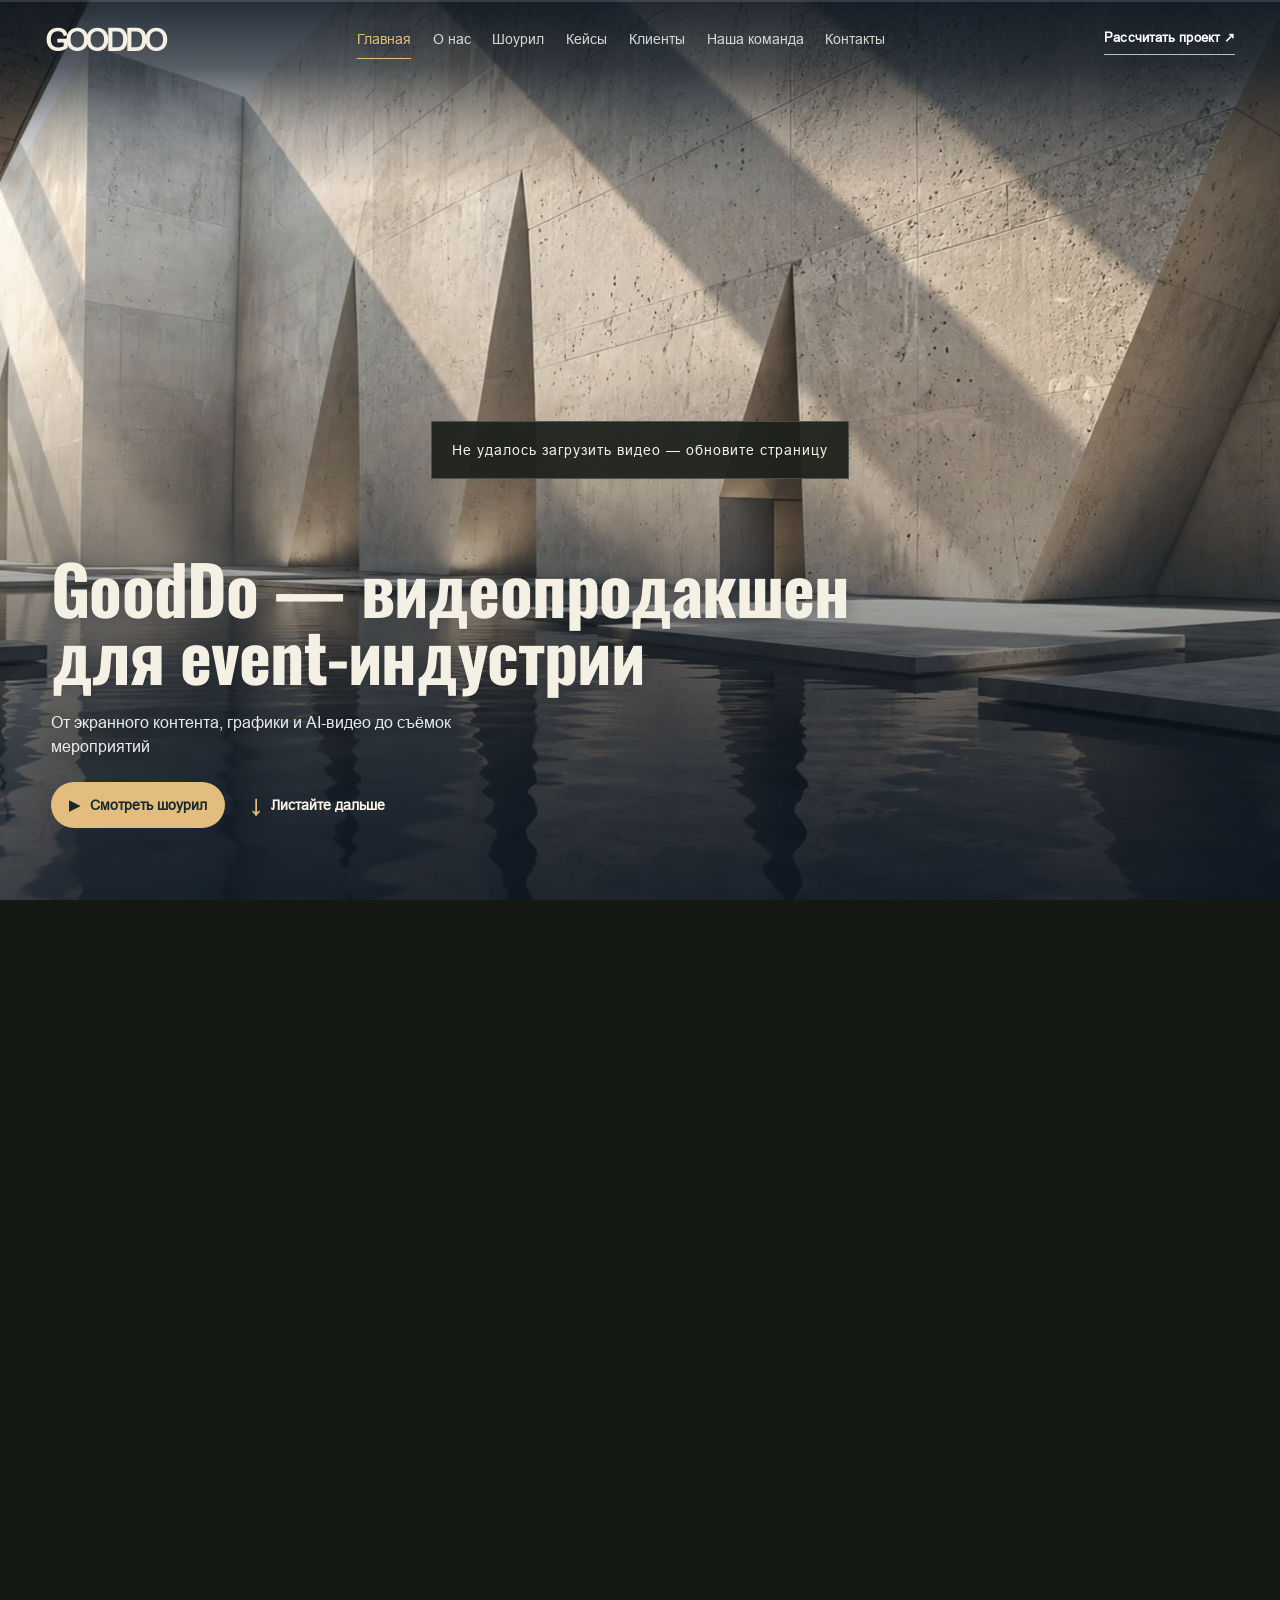
==== index.html @ 55a71979 "Validate Russian phone numbers and show inline email guidance" ====
<!doctype html><html lang="ru"><head><meta charset="utf-8"><meta name="viewport" content="width=device-width, initial-scale=1"><title>GoodDo — видеопродакшен для event-индустрии</title><link rel="stylesheet" href="site.css?v=30"><link rel="stylesheet" href="final-contact.css?v=30"><link rel="icon" type="image/png" href="assets/favicon-gd.png">


</head><body>

<main id="journey" aria-label="Путешествие по галерее GoodDo">
<div class="stage">
<video id="scroll-film" muted playsinline preload="auto" disablepictureinpicture aria-hidden="true"></video>
<section class="team-room" id="team-room" aria-label="Наша команда" aria-hidden="true" inert></section>

<div class="hero-copy" id="hero-copy"><h1>GoodDo — видеопродакшен для event-индустрии</h1><p>От экранного контента, графики и AI-видео до съёмок мероприятий</p>
  <div class="hero-actions">
    <button type="button" id="hero-showreel"><span aria-hidden="true">▶</span> Смотреть шоурил</button>
    <button type="button" id="hero-scroll"><span aria-hidden="true">↓</span> Листайте дальше</button>
  </div>
</div>
<section class="story-titles" id="story-titles" aria-label="О нас" aria-hidden="true" inert>
  <div class="studio-summary" data-route-scroll tabindex="0">
    <h2 class="studio-summary-heading">О нас</h2>
    <div class="studio-facts-grid">
      <article class="story-title"><strong class="studio-metric">13 лет</strong><p>В ивенте и digital</p></article>
      <article class="story-title"><strong class="studio-metric">1000+</strong><p>Реализованных кейсов</p></article>
      <article class="story-title"><strong class="studio-metric">95%</strong><p>Клиентов приходят по рекомендации</p></article>
    </div>
    <p class="studio-trust">Нам доверяют ведущие event-агентства, крупные бренды и банки России. Ценят за качество, надёжность и умение работать с высокими требованиями.</p>
  </div>
</section>
<div class="services-copy" id="services-copy"><h2>От идеи до эфира</h2><p>Находим форму под задачу — снимаем, создаём графику и AI-визуалы, показываем события вживую</p><ul><li>ИИ-ВИДЕО</li><li>ПОСТАНОВКА</li><li>РЕПОРТАЖ</li><li>ГРАФИКА И 3D</li><li>ШОУ И ТРАНСЛЯЦИИ</li></ul></div>
<div id="loading" role="status">ГОТОВИМ ГАЛЕРЕЮ</div>
<section class="glass-scene" id="glass-scene" aria-label="Шоурил GoodDo" inert aria-hidden="true">
<div class="gd-player glass-shell" id="glass-shell" tabindex="-1">
<div class="gd-screen glass-picture">
<video id="showreel-video" class="gd-video" poster="assets/case-media/showreel-2025.webp" playsinline preload="none" aria-label="Шоурил GoodDo 2025"></video>
<div class="gd-surface" id="reel-surface" aria-hidden="true"></div>
<div class="gd-shade" aria-hidden="true"></div>
<header class="gd-head"><h2 class="gd-title glass-title">Шоурил 2025</h2><p class="gd-sub glass-subtitle">GoodDo · <span id="reel-duration">0:00</span></p></header>
<button class="gd-bigplay glass-play" id="reel-play" type="button" aria-label="Смотреть шоурил"><svg viewBox="0 0 24 24" aria-hidden="true" focusable="false"><path d="M8 5.5v13l10.5-6.5z" fill="currentColor"/></svg></button>
<div class="gd-flash" id="reel-flash" aria-hidden="true"></div>
<div class="gd-controls" id="reel-controls">
<div class="gd-progress"><div class="gd-track"><div class="gd-buffer" id="reel-buffer"></div><div class="gd-fill" id="reel-fill"></div></div><input class="gd-seek glass-seek" id="reel-seek" type="range" min="0" max="100" step=".1" value="0" aria-label="Позиция шоурила" aria-valuetext="0:00 из 0:00"></div>
<div class="gd-bar">
<button class="gd-btn" id="reel-toggle" type="button" aria-label="Воспроизвести шоурил"><svg class="gd-i-play" viewBox="0 0 24 24" aria-hidden="true" focusable="false"><path d="M8 5.5v13l10.5-6.5z" fill="currentColor"/></svg><svg class="gd-i-pause" viewBox="0 0 24 24" aria-hidden="true" focusable="false"><path d="M7 5h3.5v14H7zM13.5 5H17v14h-3.5z" fill="currentColor"/></svg></button>
<button class="gd-btn" id="reel-back" type="button" aria-label="Назад на 10 секунд"><svg viewBox="0 0 24 24" aria-hidden="true" focusable="false"><path d="M12 5a7 7 0 1 1-6.6 4.7" fill="none" stroke="currentColor" stroke-width="1.8" stroke-linecap="round"/><path d="M4.5 4.5v5h5" fill="none" stroke="currentColor" stroke-width="1.8" stroke-linecap="round" stroke-linejoin="round"/><text x="12" y="15.4" text-anchor="middle" font-size="7.5" font-family="Arial" font-weight="700" fill="currentColor">10</text></svg></button>
<button class="gd-btn" id="reel-fwd" type="button" aria-label="Вперёд на 10 секунд"><svg viewBox="0 0 24 24" aria-hidden="true" focusable="false"><path d="M12 5a7 7 0 1 0 6.6 4.7" fill="none" stroke="currentColor" stroke-width="1.8" stroke-linecap="round"/><path d="M19.5 4.5v5h-5" fill="none" stroke="currentColor" stroke-width="1.8" stroke-linecap="round" stroke-linejoin="round"/><text x="12" y="15.4" text-anchor="middle" font-size="7.5" font-family="Arial" font-weight="700" fill="currentColor">10</text></svg></button>
<div class="gd-volume"><button class="gd-btn" id="reel-mute" type="button" aria-label="Выключить звук"><svg viewBox="0 0 24 24" aria-hidden="true" focusable="false"><path d="M4 9.5h3.5L12 5.5v13l-4.5-4H4z" fill="currentColor"/><path class="gd-wave" d="M15.5 9a4 4 0 0 1 0 6M17.8 6.6a7.3 7.3 0 0 1 0 10.8" fill="none" stroke="currentColor" stroke-width="1.7" stroke-linecap="round"/><path class="gd-x" d="M16 9.5l5 5M21 9.5l-5 5" fill="none" stroke="currentColor" stroke-width="1.7" stroke-linecap="round"/></svg></button><input class="gd-vol" id="reel-volume" type="range" min="0" max="1" step=".05" value="1" aria-label="Громкость"></div>
<span class="gd-time glass-time" id="reel-time"><span id="reel-current">0:00</span> / <span id="reel-total">0:00</span></span>
<span class="gd-spacer"></span>
<button class="gd-btn" id="reel-pip" type="button" aria-label="Картинка в картинке"><svg viewBox="0 0 24 24" aria-hidden="true" focusable="false"><rect x="3" y="5" width="18" height="14" rx="2" fill="none" stroke="currentColor" stroke-width="1.7"/><rect x="12" y="11.5" width="7" height="5.5" rx="1" fill="currentColor"/></svg></button>
<button class="gd-btn" id="reel-expand" type="button" aria-label="Развернуть шоурил"><svg viewBox="0 0 24 24" aria-hidden="true" focusable="false"><path class="gd-fs-in" d="M4 9V4h5M15 4h5v5M20 15v5h-5M9 20H4v-5" fill="none" stroke="currentColor" stroke-width="1.8" stroke-linecap="round" stroke-linejoin="round"/><path class="gd-fs-out" d="M9 4v5H4M20 9h-5V4M15 20v-5h5M4 15h5v5" fill="none" stroke="currentColor" stroke-width="1.8" stroke-linecap="round" stroke-linejoin="round"/></svg></button>
</div></div>
</div></div></section>
<section class="demo" id="demo" inert aria-hidden="true" aria-label="Контент для ивентов">
  <div class="portfolio-room" aria-hidden="true"><img class="walk-frame" src="assets/ai-hall-walk/01-entry.webp" alt="" decoding="async" hidden><img class="walk-frame" src="assets/ai-hall-walk/02-forward.webp" alt="" decoding="async" hidden><img class="walk-frame" src="assets/ai-hall-walk/03-artwork.webp" alt="" decoding="async" hidden><img class="walk-frame" src="assets/ai-hall-walk/04-exit.webp" alt="" decoding="async" hidden><img class="walk-frame" src="assets/events-hall-walk/01-entry.webp" alt="" decoding="async" hidden><img class="walk-frame" src="assets/events-hall-walk/02-forward.webp" alt="" decoding="async" hidden><img class="walk-frame" src="assets/events-hall-walk/03-artwork.webp" alt="" decoding="async" hidden><img class="walk-frame" src="assets/events-hall-walk/04-exit.webp" alt="" decoding="async" hidden><img class="walk-frame" src="assets/reportage-hall-walk/01-entry.webp" alt="" decoding="async" hidden><img class="walk-frame" src="assets/reportage-hall-walk/02-forward.webp" alt="" decoding="async" hidden><img class="walk-frame" src="assets/reportage-hall-walk/03-artwork.webp" alt="" decoding="async" hidden><img class="walk-frame" src="assets/reportage-hall-walk/04-exit.webp" alt="" decoding="async" hidden><img class="walk-frame" src="assets/hall-concepts/05-shows-broadcasts.webp" alt="" decoding="async" hidden></div>
  <div class="demo-head"><div><p class="gallery-kicker">НИЖНИЙ УРОВЕНЬ / ЗАЛ 01</p><h3 id="deck-heading">Контент для ивентов</h3></div><div class="gallery-actions"><button class="return" data-walk=".64" id="walk-to-art">К работам ↗</button></div></div>
  
  <div class="deck" id="deck">
    <div class="project-cards" id="project-cards" role="group" aria-label="Карусель проектов"></div>
    <div class="carousel-meta">
      <div class="carousel-navigation" role="group" aria-label="Управление каруселью">
        <button class="carousel-control" id="carousel-prev" type="button" aria-label="Предыдущий проект">‹</button>
        <div class="carousel-progress" aria-hidden="true"><span id="carousel-progress"></span></div>
        <span class="carousel-count" id="carousel-count" aria-live="polite">01 / 04</span>
        <button class="carousel-control" id="carousel-next" type="button" aria-label="Следующий проект">›</button>
      </div>
      <p id="walk-instruction">Графика для сцены, экранов, инсталляций и презентаций</p>
    </div>
  </div>
  <p class="demo-hint" id="hint">Листайте работы · Нажмите для просмотра · Прокрутите к следующему залу</p>
</section>
<div class="level-transition" id="level-transition" aria-hidden="true"><div class="concrete-slab" id="concrete-slab"></div></div>
<section class="final-scene" id="final-scene" aria-label="Контакты GoodDo" inert aria-hidden="true"><div class="final-contact-viewport" data-route-scroll><div class="final-content"><span class="eyebrow">GOODDO / ФИНАЛ МАРШРУТА</span><h2>Сделаем ваш проект заметным</h2><p>От первой идеи до последнего кадра — найдём решение под вашу задачу</p><div class="final-actions"><a href="mailto:gooddoprod@gmail.com?subject=GoodDo%20%E2%80%94%20%D1%80%D0%B0%D1%81%D1%81%D1%87%D0%B8%D1%82%D0%B0%D1%82%D1%8C%20%D0%BF%D1%80%D0%BE%D0%B5%D0%BA%D1%82">Рассчитать проект ↗</a><a href="tel:+79254082554">Позвонить ↗</a></div><div class="final-contact"><a href="mailto:gooddoprod@gmail.com">gooddoprod@gmail.com</a><a href="https://t.me/ramil_arifullov" target="_blank" rel="noopener noreferrer">Telegram · Рамиль Арифуллов</a><span>Москва · работаем по всей России</span></div></div></div><div class="loop-hero" id="loop-hero" aria-hidden="true"><h2>GoodDo — видеопродакшен для event-индустрии</h2><p>От экранного контента, графики и AI-видео до съёмок мероприятий</p></div></section>

<div class="route-hud">
<a class="route-brand" href="https://gooddo.ru/" target="_blank" rel="noopener noreferrer" aria-label="Основной сайт GoodDo">GOODDO</a>
<nav class="route-nav" aria-label="Разделы галереи">
<button type="button" data-progress="0" aria-current="step">Главная</button>
<button type="button" data-progress=".12">О нас</button>
<button type="button" data-progress=".367">Шоурил</button>
<button type="button" id="cases-nav-trigger" data-progress=".55" aria-controls="cases-subnav" aria-expanded="false">Кейсы</button>
<button type="button" data-route="clients">Клиенты</button>
<button type="button" data-progress=".85">Наша команда</button>
<button type="button" data-progress=".93">Контакты</button>
</nav>
<nav id="cases-subnav" class="cases-subnav" aria-label="Категории кейсов" hidden>
  <button type="button" data-hall="0" aria-label="Контент для ивентов"><span>Контент для ивентов</span><span class="hall-short-label">Ивент-контент</span></button>
  <button type="button" data-hall="1" aria-label="Графика и ИИ-видео"><span>Графика и ИИ-видео</span><span class="hall-short-label">Графика и ИИ</span></button>
  <button type="button" data-hall="2" aria-label="Постановочная съёмка"><span>Постановочная съёмка</span><span class="hall-short-label">Постановка</span></button>
  <button type="button" data-hall="3" aria-label="Репортажная съёмка ивентов"><span>Репортажная съёмка ивентов</span><span class="hall-short-label">Репортаж</span></button>
</nav>
<a class="route-contact" href="mailto:gooddoprod@gmail.com?subject=GoodDo%20%E2%80%94%20%D1%80%D0%B0%D1%81%D1%81%D1%87%D0%B8%D1%82%D0%B0%D1%82%D1%8C%20%D0%BF%D1%80%D0%BE%D0%B5%D0%BA%D1%82">Рассчитать проект ↗</a></div>
<div class="progress-track" aria-hidden="true"><div id="journey-progress"></div></div>
</div></main>
<dialog id="project" aria-labelledby="project-title">
  <button class="modal-close" id="close" aria-label="Закрыть проект">×</button>
  <div class="project-layout">
    <div class="project-media" id="project-media"><video id="project-video" controls playsinline preload="none"></video><img id="project-poster" hidden alt=""><a class="project-watch" id="project-watch" href="#" target="_blank" rel="noopener noreferrer" hidden>Смотреть видео на Яндекс Диске ↗</a><div class="project-media-caption"><span>GOODDO / КЕЙС</span><span id="project-media-label"></span></div></div>
    <div class="project-copy">
      <div class="eyebrow" id="project-index"></div>
      <h3 id="project-title"></h3>
      <p id="project-desc"></p>
      <div id="project-story"></div>
      <span class="project-tag"></span>
      <button class="project-source" id="project-source" type="button">Рассчитать проект ↗</button>
    </div>
  </div>
  <div class="project-nav"><button id="prev">← Предыдущий</button><span id="project-count">01 / 03</span><button id="next">Следующий →</button></div>
</dialog>

<div class="status" id="status" aria-live="polite"></div><footer>GoodDo</footer>
<script src="web-media.js"></script><script src="hall-data-full.js?v=28-ordered"></script><script src="case-data-full.js?v=20261119"></script><script src="case-media-update.js?v=20261119"></script><script src="portfolio-ui.js?v=28-clean"></script><script src="showreel-player.js?v=28-clean"></script><script src="hall-walk.js?v=28-ordered"></script><script src="scroll-video-timeline.js?v=31-dive"></script><script src="team-config.js?v=29-team-route"></script><script src="team-layer.js?v=29-team-route"></script><script src="scroll-player.js?v=30"></script><script src="client-content.js?v=28-review"></script><script src="project-forms.js?v=32-hint"></script><script src="v24-navigation.js?v=30"></script></body></html>
---- site.css ----
/* Основные стили */
@font-face{font-family:Oswald;src:url('assets/oswald-bold.ttf')}@font-face{font-family:Arial;src:url('assets/arial.ttf')}
*{box-sizing:border-box}html{scroll-behavior:smooth}body{margin:0;background:#1d211c;color:#f4f0e3;font:16px Arial,sans-serif}button,a{color:inherit}button{cursor:pointer;font:inherit}button:focus-visible,a:focus-visible{outline:2px solid #f4f0e3;outline-offset:5px}header{padding:25px 4vw;border-bottom:1px solid #fff3;display:flex;align-items:center;justify-content:space-between;gap:20px}.wordmark{font-weight:bold;font-size:28px;letter-spacing:-2px}.eyebrow{font-size:12px;letter-spacing:2px;text-transform:uppercase}.intro{max-width:1500px;margin:auto;padding:50px 4vw 24px}.intro h1{font:clamp(32px,4vw,62px)/1.2 Oswald,sans-serif;margin:14px 0 20px}.intro p{max-width:900px;line-height:1.7;color:#d4d2c5}.jump{display:inline-block;margin:10px 20px 15px 0;text-decoration:none;border-bottom:1px solid #aaa;padding-bottom:6px}.film{width:92%;max-width:1500px;display:block;margin:0 auto 25px;aspect-ratio:16/9;background:#131611;border:1px solid #fff2}.meta{max-width:1500px;margin:0 auto;padding:0 4vw 40px;display:flex;gap:20px;justify-content:space-between;color:#b8bcae;font-size:13px}.section-title{max-width:1500px;margin:auto;padding:45px 4vw 25px}.section-title h2{font:42px Oswald,sans-serif;margin:0 0 12px}.section-title p{color:#c9ccbf;line-height:1.6}.demo{position:relative;height:760px;margin:0 4vw 60px;overflow:hidden;background:linear-gradient(#10190b65,#10190b80),url('assets/gallery.webp') center/cover;perspective:1400px;border:1px solid #fff3}.demo:before{content:'';position:absolute;inset:0;background:#11180c;opacity:0;transition:opacity .8s}.demo.expanded:before{opacity:.38}.demo-head{position:absolute;top:25px;left:30px;right:30px;display:flex;justify-content:space-between;align-items:center;z-index:2}.demo-head h3{font:26px Oswald,sans-serif;margin:0}.demo-hint{position:absolute;bottom:27px;left:0;right:0;text-align:center;font-size:14px;letter-spacing:1px}.deck{position:absolute;inset:0}.art{position:absolute;left:calc(50% - 180px);top:calc(50% - 110px);width:360px;height:220px;padding:7px;border:0;background:linear-gradient(130deg,#b7a276,#4e4232,#a58b65);box-shadow:0 18px 55px #10150b90;transform:scale(1.65);transition:transform .85s cubic-bezier(.2,.8,.2,1),opacity .45s;opacity:0;text-align:left}.art img{width:100%;height:100%;object-fit:cover}.art:after{content:'';position:absolute;inset:55% 7px 7px;background:linear-gradient(transparent,#111c)}.art span{position:absolute;left:20px;right:20px;bottom:20px;font:21px Oswald,sans-serif;z-index:1}.art small{position:absolute;left:16px;top:16px;z-index:1;font:10px Arial,sans-serif;padding:5px;background:#10180fc0;letter-spacing:1px}.art.front{opacity:1;z-index:4}.expanded .art{opacity:1}.expanded .art:nth-child(1){transform:translate(-230px,-145px) rotateY(-7deg) rotate(-2deg)}.expanded .art:nth-child(2){transform:translate(230px,-130px) rotateY(7deg) rotate(2deg);transition-delay:.065s}.expanded .art:nth-child(3){transform:translate(-220px,125px) rotateY(5deg) rotate(-2deg);transition-delay:.13s}.expanded .art:nth-child(4){transform:translate(225px,130px) rotateY(-5deg) rotate(2deg);transition-delay:.195s}.art:hover{filter:brightness(1.09)}.return{border:1px solid #fff5;background:#1a211c80;padding:12px 18px;font-size:12px;letter-spacing:.5px}.return[hidden]{display:none}
dialog{border:1px solid #6d7565;background:#1d231eee;color:#f4f0e3;width:min(1500px,96vw);max-width:none;padding:70px 35px 40px;box-shadow:0 30px 120px #0009}dialog::backdrop{background:#0c110bba;backdrop-filter:blur(5px)}.modal-close{position:absolute;right:24px;top:12px;border:0;background:none;font-size:42px}.project-layout{display:grid;grid-template-columns:200px minmax(0,1fr) 210px;align-items:center;gap:28px}.project-layout h3{font:34px/1.2 Oswald,sans-serif}.project-layout p{font-size:15px;line-height:1.6}.project-layout video{width:100%;aspect-ratio:16/9;background:#121611}.project-note{font-size:12px!important;color:#bfc6b7;text-align:center}.project-nav{display:flex;justify-content:space-between;margin-top:25px;gap:12px}.project-nav button{background:none;border:1px solid #fff4;padding:10px 15px}.status{font-size:12px;color:#bbc1b3;padding:20px 4vw}footer{padding:30px 4vw;border-top:1px solid #fff2;color:#b6bcae;font-size:13px}.sr{position:absolute;width:1px;height:1px;overflow:hidden;clip-path:inset(50%)}
@media(max-width:900px){.project-layout{grid-template-columns:1fr}.project-layout aside:last-child{display:none}.project-layout h3{margin:10px 0}.project-layout p{margin:10px 0}.demo{height:650px}.art{width:280px;height:172px;left:calc(50% - 140px);top:calc(50% - 86px)}.expanded .art:nth-child(1){transform:translate(-160px,-120px)}.expanded .art:nth-child(2){transform:translate(160px,-120px)}.expanded .art:nth-child(3){transform:translate(-160px,100px)}.expanded .art:nth-child(4){transform:translate(160px,100px)}}
@media(max-width:620px){header .eyebrow{font-size:10px}.intro{padding-top:28px}.intro h1{font-size:38px}.meta{flex-direction:column;gap:8px}.section-title h2{font-size:32px}.demo{height:570px;margin:0 12px 30px}.demo-head{left:18px;right:18px;align-items:start}.demo-head h3{font-size:21px}.return{font-size:10px;padding:9px}.art{width:42%;height:145px;left:29%;top:calc(50% - 72px);transform:scale(1.7)}.art span{font-size:16px;left:13px;bottom:15px}.expanded .art:nth-child(1){transform:translate(-56%,-110px)}.expanded .art:nth-child(2){transform:translate(56%,-110px)}.expanded .art:nth-child(3){transform:translate(-56%,75px)}.expanded .art:nth-child(4){transform:translate(56%,75px)}.demo-hint{font-size:11px;padding:0 15px}dialog{padding:50px 20px 25px}.project-layout{gap:12px}.project-nav button{font-size:12px}.project-layout aside p{display:none}}
@keyframes side-in-left{from{opacity:0;transform:translateX(-35px)}to{opacity:1;transform:translateX(0)}}@keyframes side-in-right{from{opacity:0;transform:translateX(35px)}to{opacity:1;transform:translateX(0)}}@keyframes player-in{from{opacity:0;transform:scale(.94)}to{opacity:1;transform:scale(1)}}dialog[open] .project-layout>aside:first-child{animation:side-in-left .65s .15s both}dialog[open] .project-layout>aside:last-child{animation:side-in-right .65s .22s both}dialog[open] .project-layout>div{animation:player-in .55s both}@media(prefers-reduced-motion:reduce){dialog[open] .project-layout>*{animation:none!important}html{scroll-behavior:auto}.art,.demo:before{transition:none}}

/* One continuous scroll journey, with the portfolio in the same pinned stage */
html{scroll-behavior:auto;scrollbar-width:thin;scrollbar-color:#c1b293 #20241e}
body{background:#151914;overflow-x:clip}
#journey{height:1200svh;position:relative}
.stage{position:sticky;top:0;height:100svh;min-height:320px;overflow:clip;background:#151914}
.stage::before{content:'';position:absolute;inset:0;background:linear-gradient(#13170fcc,#13170fcc),url('assets/gallery.webp') center/cover}
#scroll-film{position:absolute;inset:0;width:100%;height:100%;object-fit:contain;pointer-events:none;visibility:hidden}
#scroll-film.ready{visibility:visible}
#loading{position:absolute;z-index:5;left:50%;top:50%;transform:translate(-50%,-50%);font-size:14px;letter-spacing:1px;text-align:center;padding:20px;background:#1d211cef;border:1px solid #fff3}
#loading[hidden]{display:none}
.route-hud{position:absolute;z-index:8;bottom:0;left:0;right:0;display:flex;align-items:center;justify-content:space-between;gap:20px;padding:38px 3vw 20px;background:linear-gradient(transparent,#111810e8);pointer-events:none}
.route-hud>*{pointer-events:auto}
.route-nav{display:flex;gap:6px}
.route-nav button{border:1px solid #f4f0e330;background:#141b1480;color:#f4f0e3;padding:10px 16px;font-size:11px;letter-spacing:.5px;backdrop-filter:blur(8px)}
.route-nav button[aria-current=step]{background:#f4f0e3;color:#1d211c;border-color:#f4f0e3}
.progress-track{position:absolute;bottom:0;left:0;right:0;height:3px;background:#fff2;z-index:10}
#journey-progress{height:100%;background:#f4f0e3;transform:scaleX(0);transform-origin:left}
.demo{position:absolute;inset:0;width:100%;height:100%!important;margin:0!important;border:0;opacity:0;will-change:transform,opacity;overflow:clip}
.demo-head{top:28px;left:3vw;right:3vw}
.demo-hint{bottom:95px}
.status{position:absolute;width:1px;height:1px;padding:0;overflow:hidden;clip-path:inset(50%)}
footer{display:none}
@media(max-width:760px){
  #journey{height:1100svh}
  .route-hud{display:block;padding:30px 18px 18px}
  .route-nav{display:grid;grid-template-columns:repeat(4,1fr);gap:4px}
  .route-nav button{font-size:9px;padding:11px 4px}
  .demo-head{top:26px;left:18px;right:18px}
  .demo-hint{bottom:118px}
}
@media(max-height:600px) and (min-width:621px){
  .art{width:240px;height:145px;left:calc(50% - 120px);top:calc(50% - 72px)}
  .expanded .art:nth-child(1){transform:translate(-155px,-95px)}
  .expanded .art:nth-child(2){transform:translate(155px,-95px)}
  .expanded .art:nth-child(3){transform:translate(-155px,65px)}
  .expanded .art:nth-child(4){transform:translate(155px,65px)}
  .demo-hint{bottom:58px}.route-hud{padding-bottom:12px}
}
.glass-scene{position:absolute;inset:0;z-index:2;display:flex;align-items:center;justify-content:center;perspective:1600px;pointer-events:none;opacity:0}
.glass-shell{width:min(68vw,1000px,calc((100svh - 280px)*1.7778));padding:16px;border-radius:28px;border:1px solid #ffffffe0;background:linear-gradient(135deg,#ffffff4f,#ffffff12 36%,#f3e5d526 68%,#ffffff4d);box-shadow:0 35px 75px -20px #1a1b1e80,0 8px 22px #1112,inset 0 1px 1px #fff,inset 0 -1px 1px #fff7;backdrop-filter:blur(18px) saturate(1.15);-webkit-backdrop-filter:blur(18px) saturate(1.15);position:relative;pointer-events:auto;will-change:transform;isolation:isolate}
.glass-shell::before{content:'';position:absolute;inset:1px;border-radius:26px;background:linear-gradient(118deg,#fff3,transparent 23%,transparent 71%,#fff2);pointer-events:none;z-index:-1}
.glass-picture{position:relative;aspect-ratio:16/9;overflow:hidden;border-radius:15px;background:#121811;box-shadow:0 0 0 1px #fff4}
#showreel-video{display:block;width:100%;height:100%;object-fit:cover}
.glass-play{position:absolute;left:50%;top:50%;transform:translate(-50%,-50%);width:72px;height:72px;border-radius:50%;border:1px solid #fffb;color:#fff;background:#ffffff24;backdrop-filter:blur(12px);font-size:23px;box-shadow:inset 0 1px #fff8,0 7px 30px #1114;transition:opacity .2s,background .2s}
.glass-play:hover{background:#ffffff4d}
.glass-shell.is-playing .glass-play{opacity:0;pointer-events:none}
.glass-caption{display:flex;align-items:center;justify-content:space-between;gap:15px;padding:15px 5px 5px;color:#fff;text-shadow:0 1px 8px #0007}
.glass-title{font:22px/1 Oswald,sans-serif;letter-spacing:1px;margin:0 0 7px}
.glass-subtitle{font:10px Arial,sans-serif;letter-spacing:1px;margin:0;color:#fffe}
.glass-actions{display:flex;align-items:center;gap:8px}
.glass-control{width:40px;height:40px;border-radius:50%;background:#ffffff18;border:1px solid #fff8;font-size:17px;color:#fff;display:grid;place-items:center}
.glass-control:hover{background:#ffffff38}
.glass-time{font-size:11px;font-variant-numeric:tabular-nums;min-width:32px;text-align:center;color:#fff}
.glass-seek{display:block;width:calc(100% - 10px);height:12px;margin:9px 5px 0;accent-color:#fff;cursor:pointer}
.glass-shell:fullscreen{width:100vw;height:100dvh;max-width:none;border:0;border-radius:0;background:#121611;display:flex;flex-direction:column;justify-content:center;padding:24px;transform:none!important}
.glass-shell:fullscreen .glass-picture{max-height:calc(100dvh - 125px);aspect-ratio:auto;flex:1}
.glass-shell:fullscreen #showreel-video{object-fit:contain}
.glass-scene{isolation:isolate}
@media(max-width:760px){.glass-scene::before{content:'';position:absolute;inset:0;z-index:-1;background:linear-gradient(#1113,#1115),url('assets/gallery.webp') center/cover}}
@media(max-width:760px){.glass-shell{width:calc(100vw - 32px);padding:10px;border-radius:22px}.glass-picture{border-radius:12px}.glass-caption{padding:12px 3px 2px;gap:8px}.glass-title{font-size:19px}.glass-subtitle{font-size:8px;letter-spacing:.5px}.glass-actions{gap:5px}.glass-control{width:34px;height:34px}.glass-play{width:60px;height:60px}.glass-time{font-size:10px;min-width:26px}}
@media(max-height:500px){.glass-shell{width:min(65vw,calc((100svh - 150px)*1.7778));padding:8px;border-radius:18px}.glass-caption{padding:7px 3px 0}.glass-title{font-size:16px;margin-bottom:3px}.glass-subtitle{font-size:8px}.glass-control{width:30px;height:30px}.glass-seek{margin-top:3px}.glass-play{width:50px;height:50px}}
@media(prefers-reduced-motion:reduce){.glass-play{transition:none}}

html{scrollbar-gutter:stable}
#journey{height:1400svh}
.demo{background:none;z-index:3;isolation:isolate;perspective:1600px}
.portfolio-room{position:absolute;inset:0;background:linear-gradient(#070f191a,#070c1b66),url('assets/entrance-02-dark.webp') center/cover;z-index:-2;will-change:transform}
.demo::before{z-index:-1;background:#080c17}.demo.expanded::before{opacity:.3}
.demo-head{z-index:6;align-items:center}.gallery-kicker{font-size:10px;letter-spacing:2px;margin:0 0 9px;color:#d8e1e9}.demo-head h3{font:30px/1 Oswald,sans-serif;letter-spacing:1px}
.return{border-radius:30px;border-color:#ffffff80;background:#ffffff14;backdrop-filter:blur(16px);padding:14px 20px}
.deck{perspective:1600px;transform-style:preserve-3d}
.category-card,.art{color:#fff;border:1px solid #ffffffb3;background:linear-gradient(130deg,#ffffff38,#ffffff0c 48%,#e0ecf52b);box-shadow:0 25px 60px #02050b70,inset 0 1px 1px #fff9;backdrop-filter:blur(18px) saturate(1.1);-webkit-backdrop-filter:blur(18px) saturate(1.1);border-radius:24px;text-align:left;overflow:clip}
.category-card{position:absolute;left:50%;top:46%;width:min(570px,60vw,calc((100svh - 290px)*1.55));padding:13px;transform:translate(-50%,-50%);transition:transform .65s cubic-bezier(.2,.75,.2,1),opacity .4s .2s;z-index:5}
.category-card img{width:100%;aspect-ratio:16/9;display:block;object-fit:cover;border-radius:14px}
.category-caption{display:flex;align-items:center;justify-content:space-between;padding:19px 10px 10px}.category-caption small{font-size:10px;letter-spacing:1.5px;color:#dce4ee;display:block;margin-bottom:10px}.category-caption strong{font:38px/1 Oswald,sans-serif;letter-spacing:1px}.category-arrow{width:44px;height:44px;display:grid;place-items:center;border:1px solid #fff8;border-radius:50%;font-size:24px;background:#fff1}
.category-bottom{display:block;border-top:1px solid #fff3;padding:13px 10px 3px;font-size:9px;letter-spacing:1.15px;color:#e7ebf1}
.expanded .category-card{opacity:0;transform:translate(-50%,-50%) scale(.83);pointer-events:none;transition-delay:0s}
.project-cards{position:absolute;inset:0;perspective:1600px;transform-style:preserve-3d}
.art{width:min(25vw,310px);height:auto;left:50%;top:46%;padding:10px;opacity:0;transform:translate(-50%,-50%) scale(.8);transition:transform .8s cubic-bezier(.2,.75,.2,1),opacity .5s,box-shadow .25s,border-color .25s;transform-origin:center;z-index:2}
.art::after{display:none}.art img{display:block;width:100%;height:auto;aspect-ratio:16/10;object-fit:cover;border-radius:14px}
.art .card-caption{position:static;display:block;padding:11px 5px 5px;font:22px/1.2 Oswald,sans-serif;letter-spacing:.2px}
.art .card-index{position:static;display:block;background:none;padding:0;margin-bottom:6px;font:9px/1.3 Arial,sans-serif;color:#d6e2ed;letter-spacing:1.5px}
.art .card-arrow{position:static;float:right;font:20px Arial,sans-serif}
.expanded .art{opacity:1}
.expanded .art:nth-child(1){transform:translate(-184%,-40%) translateZ(-65px) rotateY(12deg) rotateZ(-4deg);transition-delay:.05s}
.expanded .art:nth-child(2){transform:translate(-95%,-57%) translateZ(12px) rotateY(4deg) rotateZ(-1.5deg);transition-delay:.1s;z-index:3}
.expanded .art:nth-child(3){transform:translate(-5%,-53%) translateZ(28px) rotateY(-4deg) rotateZ(1.5deg);transition-delay:.15s;z-index:4}
.expanded .art:nth-child(4){transform:translate(84%,-36%) translateZ(-65px) rotateY(-12deg) rotateZ(4deg);transition-delay:.2s}
.art:hover,.art:focus-visible{filter:none;border-color:#fff;box-shadow:0 30px 65px #02050b99,inset 0 0 0 1px #fff9;z-index:7}
.art.selected{border-color:#fff}
.art:nth-child(4) .card-caption{text-align:right}
.art:nth-child(4) .card-arrow{float:left}
.demo-hint{color:#e6ebf0;letter-spacing:1.6px;font-size:11px;bottom:105px}
.level-transition{position:absolute;inset:0;z-index:7;pointer-events:none;overflow:clip;visibility:hidden}
.concrete-slab{position:absolute;left:-10%;top:0;width:120%;height:140%;background:linear-gradient(120deg,#c2b5a144,#3a342d77),url('assets/atrium.webp') 82% 20%/300% auto;box-shadow:0 -25px 70px #14120fa0,0 35px 65px #070a0de0;border-top:2px solid #dfd2ba80;border-bottom:60px solid #51493f;will-change:transform;transform-origin:center}
.concrete-slab::after{content:'';position:absolute;left:0;right:0;top:28%;height:1px;background:#4d463d66;box-shadow:0 180px #4d463d55,0 360px #4d463d55}
#project{padding:78px 24px 28px;width:min(1440px,98vw);max-height:96svh;border:0;background:transparent;box-shadow:none;overflow:auto;color:#fff}
#project::backdrop{background:#07111bc9;backdrop-filter:blur(10px)}
.project-layout{grid-template-columns:minmax(160px,.8fr) minmax(0,3fr) minmax(160px,.8fr);gap:20px;align-items:center}
.project-layout>aside{padding:23px 19px;border:1px solid #fff5;border-radius:22px;background:linear-gradient(130deg,#ffffff20,#ffffff08);backdrop-filter:blur(20px);box-shadow:inset 0 1px #fff5}
.project-layout h3{font:30px/1.15 Oswald,sans-serif;margin:16px 0;overflow-wrap:anywhere}.project-layout p{font-size:13px;line-height:1.65;color:#e0e7ed}
.project-layout .eyebrow{font-size:9px;letter-spacing:1.5px}.project-tag{display:block;margin-top:26px;font-size:9px;letter-spacing:1px;color:#b9c7d4}
.project-media{padding:12px;border:1px solid #ffffffb3;border-radius:24px;background:linear-gradient(130deg,#ffffff38,#ffffff10 45%,#ffffff29);backdrop-filter:blur(20px);box-shadow:0 25px 90px #0007,inset 0 1px #fff9;transform-origin:center}
.project-layout video{border-radius:14px;display:block;object-fit:contain}
.project-media-caption{display:flex;justify-content:space-between;gap:8px;padding:15px 5px 3px;font-size:8px;letter-spacing:1px;color:#e6edf5}
.project-services{border-top:1px solid #fff3;padding-top:14px;margin-top:20px;font-size:11px;line-height:2;color:#d2dee8}.project-services span{display:block}
.modal-close{right:28px;top:14px;width:44px;height:44px;border:1px solid #fff8;border-radius:50%;background:#ffffff14;backdrop-filter:blur(12px);font-size:30px;line-height:1}
.project-nav{max-width:650px;margin:28px auto 0;align-items:center}.project-nav button{border-radius:30px;background:#ffffff12;padding:13px 20px;font-size:12px}.project-nav span{font-size:11px;letter-spacing:2px;color:#d3dfe9}
#project[open] .project-layout>div{animation:none}
#project.closing .project-layout>aside{opacity:0;transition:opacity .18s}
@media(max-width:1050px){.project-layout{grid-template-columns:1fr 2.6fr}.project-layout>aside:last-child{display:none}.art .card-caption{font-size:18px}}
@media(max-width:760px){
 #journey{height:1300svh}.demo-head{top:28px}.gallery-kicker{font-size:8px;letter-spacing:1.5px}.demo-head h3{font-size:26px}.return{font-size:10px;padding:12px 16px}
 .category-card{width:calc(100% - 44px);max-width:470px;top:46%;padding:10px;border-radius:22px}.category-caption{padding:16px 8px 10px}.category-caption strong{font-size:32px}.category-caption small{font-size:9px}.category-bottom{font-size:8px;line-height:1.5;letter-spacing:.6px}
 .art{width:calc((100vw - 58px)/2);max-width:240px;top:45%;left:50%;padding:8px;border-radius:18px}.art img{border-radius:11px}.art .card-caption{font-size:17px;padding:10px 2px 4px}.art .card-index{font-size:8px;letter-spacing:.6px}.art .card-arrow{display:none}
 .expanded .art:nth-child(1){transform:translate(-105%,-111%) rotate(-2deg)}.expanded .art:nth-child(2){transform:translate(5%,-109%) rotate(2deg)}.expanded .art:nth-child(3){transform:translate(-105%,4%) rotate(-1deg)}.expanded .art:nth-child(4){transform:translate(5%,6%) rotate(1deg)}
 .demo-hint{font-size:9px;letter-spacing:1px;bottom:125px}
 #project{width:100vw;max-height:100svh;padding:65px 18px 25px}.project-layout{display:flex;flex-direction:column;gap:14px}.project-media{order:0;width:100%;padding:9px;border-radius:20px}.project-description{order:1;width:100%}.project-layout>aside:last-child{display:block;order:2;width:100%}.project-layout>aside{padding:18px}.project-layout aside p{display:block;margin:8px 0}.project-layout h3{font-size:25px;margin:10px 0}.project-tag{margin-top:14px}.project-services{margin-top:12px;padding-top:9px}.project-media-caption{font-size:7px;letter-spacing:.5px}.project-nav{margin-top:19px}.project-nav button{padding:12px 13px;font-size:11px}.project-nav span{font-size:10px;letter-spacing:.5px}.modal-close{right:20px;top:10px}
}
@media(max-height:560px) and (min-width:761px){.category-card{width:360px;top:45%;padding:9px}.category-caption{padding:10px 6px}.category-caption strong{font-size:26px}.category-bottom{display:none}.art{width:22vw;max-width:255px;top:45%}.art img{aspect-ratio:16/8}.demo-hint{bottom:74px}.project-layout>aside{padding:14px}.project-layout h3{font-size:22px}.project-layout p{font-size:11px}.project-nav{margin-top:12px}#project{padding-top:62px}}
@media(prefers-reduced-motion:reduce){.category-card,.art,.demo::before{transition:none!important}.concrete-slab{display:none}}
#journey{height:3400svh}
.portfolio-room{background:#080e15;overflow:clip}
.portfolio-room::after{content:'';position:absolute;inset:0;background:linear-gradient(#050a122b,transparent 35%,#050a1215 60%,#050a12bb);pointer-events:none}
.walk-frame{position:absolute;inset:0;width:100%;height:100%;object-fit:cover;opacity:1;transform-origin:50% 55%;will-change:transform}
.walk-frame:first-child{opacity:1}
.gallery-actions{display:flex;gap:10px;align-items:center}
.walk-description{position:absolute;left:4vw;bottom:188px;max-width:560px;color:#f6f8fa;pointer-events:none;text-shadow:0 2px 15px #0008}
.walk-description h4{font:clamp(28px,3.5vw,48px)/1.2 Oswald,sans-serif;letter-spacing:1px;margin:12px 0}
#walk-counter{font:11px Arial,sans-serif;letter-spacing:2px;color:#d3dfe9;margin:0}
#walk-instruction{font:14px/1.6 Arial,sans-serif;letter-spacing:.4px;margin:0;color:#d5e0ea}
.walk-nav{position:absolute;bottom:103px;left:50%;transform:translateX(-50%);display:flex;gap:6px;padding:6px;border:1px solid #fff3;border-radius:35px;background:#09111a60;backdrop-filter:blur(14px);z-index:6}
.walk-nav button{display:flex;align-items:center;gap:8px;padding:10px 18px;border:0;border-radius:25px;background:transparent;font-size:10px;letter-spacing:.5px;color:#e3eaf2;white-space:nowrap}
.walk-nav button[aria-current=step]{background:#e7eef2;color:#111b26}
.walk-nav button:hover{box-shadow:inset 0 0 0 1px #fff7}
.demo-hint{bottom:169px}
.deck{opacity:0;pointer-events:none}
.project-cards{pointer-events:none}
.art,.category-card{pointer-events:auto}
.category-card{width:min(480px,56vw,calc((100svh - 320px)*1.55));top:43%}
.art{top:43%}
@media(max-width:760px){
 #journey{height:3200svh}
 .walk-frame:nth-child(1){object-position:65% center}.walk-frame:nth-child(2){object-position:63% center}.walk-frame:nth-child(3){object-position:70% center}.walk-frame:nth-child(4){object-position:55% center}
 .walk-description{left:24px;right:24px;bottom:214px}.walk-description h4{font-size:31px;margin:10px 0}#walk-instruction{font-size:12px;line-height:1.6;max-width:280px}
 .walk-nav{bottom:107px;gap:2px;padding:5px;max-width:calc(100vw - 24px)}.walk-nav button{font-size:9px;gap:5px;padding:10px 12px}.demo-hint{bottom:175px;font-size:8px}
 .category-card{width:calc(100% - 44px);top:42%;max-width:430px}.art{top:42%}
 .gallery-actions{gap:5px}.gallery-actions .return{font-size:9px;padding:11px 13px}
}
@media(max-height:560px) and (min-width:761px){.category-card{width:310px;top:43%}.art{width:20vw;max-width:230px;top:40%}.walk-description{bottom:155px}.walk-description h4{font-size:28px}.walk-nav{bottom:77px}.demo-hint{bottom:137px}.walk-nav button{padding:8px 16px}}

/* Background frames never overlap or dissolve */
.walk-frame[hidden],#project-poster[hidden],#project-video[hidden]{display:none!important}
.walk-frame{transition:none!important}
.hall-nav{position:absolute;top:100px;left:3vw;display:flex;gap:4px;padding:4px;border:1px solid #fff5;border-radius:30px;background:#09111acc;z-index:6}
.hall-nav button{color:#f4f6f8;border:0;background:transparent;border-radius:24px;padding:10px 17px;font:11px Arial,sans-serif;min-height:40px}
.hall-nav button[aria-current=step]{background:#e8edf2;color:#14202b}
.demo-head h3{font-size:clamp(22px,2.6vw,32px);line-height:1.1;max-width:65vw}
.demo[data-hall=events] .demo-head{color:#142432;text-shadow:0 1px 6px #ffffffb0}
.demo[data-hall=events] .gallery-kicker{color:#243443}
.demo[data-hall=events] .walk-description{color:#142432;text-shadow:0 1px 8px #fff9}
.demo[data-hall=events] #walk-counter,.demo[data-hall=events] #walk-instruction{color:#142432}
.demo[data-hall=events] .gallery-actions .return{background:#142333d9;color:white;text-shadow:none}
.category-card{background:linear-gradient(130deg,#304252d9,#172638cf 48%,#263c4cdb)}
.category-caption strong{font-size:clamp(24px,2.8vw,36px);line-height:1.1}
#project-poster{display:block;width:100%;aspect-ratio:16/9;object-fit:cover;border-radius:14px}
@media(max-width:760px){.hall-nav{top:109px;left:18px}.hall-nav button{padding:8px 15px;font-size:10px}.demo-head h3{max-width:215px;font-size:23px}.gallery-actions .return{max-width:110px}.category-caption strong{font-size:28px}}
/* Review build: fixed navigation and three real projects in each visible hall */
.route-hud{position:absolute;top:0;bottom:auto;min-height:80px;padding:15px 3vw;justify-content:space-between;background:linear-gradient(#0a1420dd,#0a1420a8 75%,transparent);backdrop-filter:blur(10px)}
.route-brand{font:700 24px/1 Arial,sans-serif;letter-spacing:-1.5px;text-decoration:none;white-space:nowrap}
.route-contact{border:1px solid #ffffff80;padding:11px 15px;text-decoration:none;white-space:nowrap;font-size:11px;letter-spacing:.4px}
.route-contact:hover,.route-contact:focus-visible{background:#fff;color:#14202b}
.route-nav button{border:0;background:transparent;border-bottom:1px solid transparent;padding:10px 8px}
.route-nav button[aria-current=step]{background:transparent;color:#fff;border-bottom-color:#fff}
.demo-head{top:105px}.hall-nav{top:183px}.progress-track{top:0;bottom:auto;height:2px}
.expanded .art:nth-child(1){transform:translate(-160%,-46%) translateZ(-70px) rotateY(9deg) scale(.86);z-index:2}
.expanded .art:nth-child(2){transform:translate(-50%,-54%) translateZ(35px) scale(1.07);z-index:4}
.expanded .art:nth-child(3){transform:translate(60%,-46%) translateZ(-70px) rotateY(-9deg) scale(.86);z-index:2}
.glass-caption{color:#1b2a31;text-shadow:none;background:#e8e4dbe8;border-radius:13px;padding:13px 14px 8px;margin-top:8px}
.glass-subtitle,.glass-time{color:#33454d}.glass-control{color:#172a32;border-color:#31465177;background:#ffffffa8}
.project-source{display:inline-block;margin-top:15px;color:#fff;font-size:12px;text-underline-offset:4px}
.project-details #project-result-label[hidden],#project-result[hidden]{display:none!important}
.project-description h3{font-size:clamp(20px,1.8vw,26px);line-height:1.14;hyphens:auto}
.demo-hint{bottom:145px}
.demo[data-hall=film] .demo-head,.demo[data-hall=film] .walk-description{color:#142432;text-shadow:0 1px 8px #fff9}
.demo[data-hall=film] .walk-description{background:#f3eee2dc;padding:12px 20px;border-radius:14px;text-shadow:none}
.demo[data-hall=film] .gallery-kicker,.demo[data-hall=film] #walk-counter,.demo[data-hall=film] #walk-instruction{color:#243443}
.demo[data-hall=film] .gallery-actions .return{background:#142333d9;color:white;text-shadow:none}
@media(max-width:760px){
 .route-hud{display:grid;grid-template-columns:1fr auto;gap:7px 12px;padding:12px 18px 8px;min-height:99px}
 .route-brand{font-size:20px}.route-contact{font-size:9px;padding:9px 10px}
 .route-nav{grid-column:1/3;grid-row:2;display:grid;grid-template-columns:repeat(4,1fr);gap:3px}
 .route-nav button{font-size:9px;padding:6px 2px}
 .demo-head{top:126px}.hall-nav{top:193px;left:18px;right:18px;overflow:auto;max-width:calc(100vw - 36px)}
 .hall-nav button{font-size:9px;padding:8px 10px;white-space:nowrap}
 .art{width:min(49vw,195px);top:47%}
 .expanded .art:nth-child(1){transform:translate(-50%,-124%) scale(.86);z-index:2}
 .expanded .art:nth-child(2){transform:translate(-50%,-50%) scale(1);z-index:4}
 .expanded .art:nth-child(3){transform:translate(-50%,24%) scale(.86);z-index:2}
 .demo-hint{bottom:155px}
}
/* The work selection is always a three-card carousel */
.deck{pointer-events:auto;transition:opacity .35s ease}
.project-cards{pointer-events:none}
.art,.expanded .art{left:50%;top:43%;width:min(41vw,520px);height:auto;max-width:none;opacity:1;transform-origin:center;transition:transform .65s cubic-bezier(.2,.75,.2,1),filter .5s,box-shadow .5s;pointer-events:auto;cursor:grab;touch-action:pan-y}
.art:active{cursor:grabbing}
.art[data-offset="0"],.expanded .art[data-offset="0"]{transform:translate(-50%,-50%) translateX(0) scale(1);z-index:4;filter:none}
.art[data-offset="-1"],.expanded .art[data-offset="-1"]{transform:translate(-50%,-50%) translateX(-72%) scale(.78) rotateY(13deg);z-index:2;filter:brightness(.78)}
.art[data-offset="1"],.expanded .art[data-offset="1"]{transform:translate(-50%,-50%) translateX(72%) scale(.78) rotateY(-13deg);z-index:2;filter:brightness(.78)}
.art[data-offset="0"]:hover{transform:translate(-50%,-50%) scale(1.025)}
.demo:not(.show-cases) .art[data-offset]{transform:translate(-50%,-50%) scale(.82)}
.art .card-caption{min-height:86px}
.carousel-control{position:absolute;top:43%;transform:translateY(-50%);z-index:6;width:46px;height:46px;border:1px solid #fff9;border-radius:50%;background:#0b1726ba;color:#fff;font-size:25px;backdrop-filter:blur(12px)}
.carousel-control:hover,.carousel-control:focus-visible{background:#e9eef3;color:#172431}
#carousel-prev{left:2vw}#carousel-next{right:2vw}
.carousel-count{position:absolute;left:50%;bottom:175px;transform:translateX(-50%);z-index:6;font:11px Arial,sans-serif;letter-spacing:1.5px;color:#f4f7fb;text-shadow:0 1px 8px #000b}
@media(max-width:760px){.art,.expanded .art{width:min(70vw,330px);top:44%;padding:8px}.art[data-offset="-1"],.expanded .art[data-offset="-1"]{transform:translate(-50%,-50%) translateX(-69%) scale(.77) rotateY(12deg)}.art[data-offset="1"],.expanded .art[data-offset="1"]{transform:translate(-50%,-50%) translateX(69%) scale(.77) rotateY(-12deg)}.art .card-caption{min-height:65px;font-size:16px}.carousel-control{top:69%;width:38px;height:38px;font-size:21px}#carousel-prev{left:14px}#carousel-next{right:14px}.carousel-count{bottom:188px}.demo-hint{bottom:164px!important;max-width:250px;margin:auto;line-height:1.45}}
/* Video route: atrium, water, gallery, painting portal */
.stage::before{background:url('assets/atrium.webp') center/cover}
#scroll-film{object-fit:cover}
.hero-copy,.about-copy{position:absolute;z-index:4;pointer-events:none;transition:none;text-shadow:0 2px 24px #0008}
.hero-copy{left:4vw;right:4vw;bottom:5.5vh;display:grid;grid-template-columns:minmax(0,2fr) minmax(180px,.65fr);align-items:end;gap:3vw}
.hero-copy h1{font:clamp(34px,5.3vw,78px)/.99 Oswald,sans-serif;margin:0;max-width:1100px}
.hero-copy p{font:clamp(13px,1.25vw,17px)/1.5 Arial,sans-serif;margin:0 0 10px;max-width:320px}
.hero-copy button{grid-column:1/-1;justify-self:start;pointer-events:auto;border:0;background:none;color:#fff;font:19px Oswald,sans-serif;padding:18px 0 0;text-transform:uppercase;text-shadow:0 2px 14px #000b}
.about-copy{left:4vw;bottom:8vh;max-width:680px;opacity:0}
.about-copy h2{font:clamp(32px,4.4vw,65px)/1.05 Oswald,sans-serif;margin:0 0 12px}
.about-copy p{font:clamp(14px,1.3vw,19px)/1.5 Arial,sans-serif;margin:0}
@media(max-width:760px){.hero-copy{left:20px;right:20px;bottom:7vh;display:block}.hero-copy h1{font-size:clamp(32px,9vw,48px)}.hero-copy p{font-size:13px;margin:12px 0 0}.hero-copy button{font-size:16px}.about-copy{left:20px;right:20px;bottom:8vh}.about-copy h2{font-size:32px}}
.art[data-offset="hidden"]{opacity:0!important;pointer-events:none!important;transform:translate(-50%,-50%) scale(.6)!important}
#journey{height:4400svh}
.about-copy,.services-copy{max-width:min(720px,90vw);padding:28px 32px;background:#09121bc9;border:1px solid #fff5;border-radius:20px;backdrop-filter:blur(16px);text-shadow:none}
.about-copy{bottom:11vh}
.about-copy .facts{display:grid;grid-template-columns:repeat(2,minmax(0,1fr));gap:12px 24px;margin-top:20px}
.about-copy .facts span{font:clamp(13px,1.25vw,17px)/1.35 Arial,sans-serif;color:#ecf2f4}
.about-copy .facts strong{display:block;font:clamp(25px,2.6vw,38px)/1 Oswald,sans-serif;margin-bottom:5px}
.services-copy{position:absolute;left:4vw;bottom:11vh;z-index:4;opacity:0;pointer-events:none}
.services-copy h2{font:clamp(32px,4.4vw,65px)/1.05 Oswald,sans-serif;margin:0 0 16px}
.services-copy p{font:clamp(14px,1.3vw,19px)/1.55 Arial,sans-serif;margin:0 0 16px;max-width:600px}
.services-copy ul{display:flex;flex-wrap:wrap;gap:8px;list-style:none;padding:0;margin:0}
.services-copy li{border:1px solid #fffa;border-radius:30px;padding:8px 13px;font:11px Arial,sans-serif;letter-spacing:.5px}
.final-scene{position:absolute;inset:0;z-index:5;display:grid;place-items:center;background:linear-gradient(90deg,#080d17e8,#101524ad 58%,#080d17ca),url('assets/hall-concepts/05-shows-broadcasts.webp') center/cover;visibility:hidden}
.final-content{width:min(860px,calc(100% - 48px));text-align:center;padding:40px 28px;border:1px solid #ffffff4d;border-radius:24px;background:#0a1325a1;backdrop-filter:blur(18px)}
.final-content .eyebrow{font-size:11px;letter-spacing:2px;color:#d7e5f4}
.final-content h2{font:clamp(38px,6vw,88px)/1.02 Oswald,sans-serif;margin:18px auto;max-width:790px}
.final-content p{font:clamp(14px,1.5vw,19px)/1.5 Arial,sans-serif;color:#e4eaf0;margin:0 auto 26px;max-width:600px}
.final-actions{display:flex;justify-content:center;flex-wrap:wrap;gap:10px;margin-bottom:27px}
.final-actions a{padding:14px 20px;border:1px solid #fffa;border-radius:30px;color:#fff;text-decoration:none;font-size:13px}
.final-actions a:first-child{background:#eef3f6;color:#172230}
.final-contact{display:flex;justify-content:center;flex-wrap:wrap;gap:10px 22px;font-size:12px}
.final-contact a{color:#f4f7f9;text-underline-offset:4px}
.route-hud{z-index:8}
@media(max-width:760px){#journey{height:4200svh}.about-copy,.services-copy{left:18px;right:18px;bottom:9vh;padding:19px}.about-copy .facts{gap:10px}.about-copy .facts span{font-size:11px}.about-copy .facts strong{font-size:24px}.services-copy h2{font-size:32px}.services-copy p{font-size:13px}.services-copy li{font-size:9px;padding:7px 10px}.final-content{padding:27px 18px}.final-content h2{font-size:38px}.final-actions a{font-size:11px}.route-nav{grid-template-columns:repeat(5,1fr)}}
/* Review notes: one title at a time on the route, edge-to-edge media, service copy in each hall */
.story-titles{position:absolute;inset:0;z-index:4;pointer-events:none}
.story-title{position:absolute;left:4vw;right:4vw;bottom:9vh;max-width:1100px;opacity:0;visibility:hidden;text-shadow:0 3px 28px #000b;transform:translateY(24px);will-change:transform,opacity}
.story-title h2{font:clamp(38px,6vw,92px)/.98 Oswald,sans-serif;margin:0 0 14px}
.story-title p{font:clamp(15px,1.5vw,22px)/1.35 Arial,sans-serif;margin:0}
.services-copy{max-width:980px;padding:0;background:none;border:0;border-radius:0;backdrop-filter:none;text-shadow:0 3px 24px #000a}
.glass-shell{width:min(55vw,760px,calc((100svh - 250px)*1.7778));padding:0;overflow:hidden}
.glass-picture{border-radius:27px 27px 0 0;box-shadow:none}
.glass-caption{margin:0;padding:13px 17px 9px;border-radius:0;background:#e8e4dbe8}
.glass-seek{width:calc(100% - 34px);margin:4px 17px 13px}
.glass-shell:fullscreen{width:100vw;padding:0}
.glass-shell:fullscreen .glass-picture{border-radius:0}
.art,.expanded .art{padding:0}
.art img{border-radius:0}
.art .card-caption{padding:14px 18px 17px}
.walk-description{bottom:11vh;max-width:min(590px,45vw)}
.walk-description h4{font:clamp(35px,4.3vw,68px)/1.03 Oswald,sans-serif;margin:0 0 12px}
#walk-instruction{font-size:clamp(14px,1.3vw,19px);line-height:1.4;color:#f5f7f8}
.demo[data-hall=film] .walk-description{background:none;padding:0;text-shadow:0 2px 15px #0008}
.final-scene{background:linear-gradient(90deg,#131d2355,#10233115 58%,#101c2650),url('assets/atrium.webp') center/cover}
.final-content{color:#17242b;background:linear-gradient(125deg,#fffffff0,#f5f7f4d8 53%,#ffffffc6);border:1px solid #fff;box-shadow:0 25px 90px #1321264d,inset 0 1px 0 #fff;backdrop-filter:blur(28px) saturate(1.4);-webkit-backdrop-filter:blur(28px) saturate(1.4);transition:opacity .2s ease}
.final-content .eyebrow,.final-content p{color:#263640}
.final-actions a{color:#1a2b33;border-color:#41535e88}
.final-actions a:first-child{background:#1d3038;color:#fff}
.final-contact a{color:#1e313b}
.loop-hero{position:absolute;left:4vw;right:4vw;bottom:7vh;opacity:0;visibility:hidden;text-shadow:0 3px 25px #000a;pointer-events:none}
.loop-hero h2{font:clamp(34px,5.3vw,78px)/.99 Oswald,sans-serif;max-width:1100px;margin:0}
.loop-hero p{font:clamp(13px,1.25vw,17px)/1.5 Arial,sans-serif;max-width:360px}
@media(max-width:760px){.story-title{left:20px;right:20px;bottom:10vh}.story-title h2{font-size:clamp(36px,9vw,58px)}.story-title p{font-size:15px}.services-copy{padding:0;background:none;border:0}.glass-shell{width:calc(100vw - 32px);padding:0}.glass-picture{border-radius:21px 21px 0 0}.glass-caption{padding:10px 12px 6px}.glass-seek{width:calc(100% - 24px);margin:4px 12px 10px}.art,.expanded .art{padding:0}.art img{border-radius:0}.art .card-caption{padding:11px 12px 13px}.walk-description{left:24px;right:24px;bottom:17vh;max-width:calc(100vw - 48px)}.walk-description h4{font-size:clamp(32px,8vw,48px)}#walk-instruction{font-size:14px}.final-content{width:calc(100% - 30px)}.loop-hero{left:20px;right:20px;bottom:8vh}.loop-hero h2{font-size:clamp(32px,9vw,48px)}}
/* A single light type treatment across every hall */
.demo .walk-description,.demo .walk-description h4,.demo #walk-instruction,.demo .demo-head,.demo .gallery-kicker{color:#f8f5ed!important;text-shadow:0 2px 16px #08121ccc,0 1px 3px #08121cee}
.demo[data-hall=film] .walk-description{background:none;padding:0}
/* The first and returning hero are the same composition */
.hero-copy,.loop-hero{left:4vw;right:4vw;bottom:8vh;display:block;max-width:none;text-shadow:0 3px 25px #000a}
.hero-copy h1,.loop-hero h2{font:clamp(38px,5.3vw,78px)/.99 Oswald,sans-serif;letter-spacing:-.012em;max-width:1540px;margin:0;text-wrap:balance}
.hero-copy p,.loop-hero p{font:clamp(13px,1.25vw,17px)/1.5 Arial,sans-serif;max-width:400px;margin:22px 0 0}
/* Navigation sits on one softly fading glass surface */
.route-hud{top:0;bottom:auto;left:0;right:0;display:grid;grid-template-columns:minmax(130px,1fr) auto minmax(170px,1fr);align-items:center;gap:24px;min-height:94px;padding:16px clamp(18px,2.2vw,42px) 26px;background:none;backdrop-filter:none;isolation:isolate}
.route-hud::before{content:'';position:absolute;z-index:-1;inset:0 0 -34px;background:linear-gradient(180deg,#101820a6 0%,#111b2580 55%,#111b2500 100%);backdrop-filter:blur(18px) saturate(1.2);-webkit-backdrop-filter:blur(18px) saturate(1.2);mask-image:linear-gradient(#000 0%,#000 52%,transparent 100%);-webkit-mask-image:linear-gradient(#000 0%,#000 52%,transparent 100%);pointer-events:none}
.route-brand{justify-self:start;font:700 27px/1 Arial,sans-serif;letter-spacing:-1.9px;text-shadow:0 1px 14px #0005}
.route-nav{justify-self:center;display:flex;align-items:center;gap:3px;padding:5px;border:1px solid #ffffff6b;border-radius:999px;background:linear-gradient(130deg,#ffffff38,#ffffff16 55%,#ffffff2c);box-shadow:inset 0 1px #ffffffa8,0 12px 36px #07111a38;backdrop-filter:blur(22px) saturate(1.5);-webkit-backdrop-filter:blur(22px) saturate(1.5)}
.route-nav button{border:0;border-radius:999px;background:transparent;color:#fff;padding:11px 16px;font:12px/1.1 Arial,sans-serif;letter-spacing:.1px;white-space:nowrap;transition:background .2s ease,color .2s ease}
.route-nav button[aria-current=step]{border:0;background:#f6f6f2e8;color:#17242b;box-shadow:0 3px 12px #07111a22,inset 0 1px #fff}
.route-nav button:hover:not([aria-current=step]),.route-nav button:focus-visible:not([aria-current=step]){background:#ffffff38}
.route-contact{justify-self:end;border:1px solid #ffffff8a;border-radius:999px;background:linear-gradient(135deg,#ffffff30,#ffffff12);padding:14px 19px;color:#fff;box-shadow:inset 0 1px #ffffff84,0 8px 26px #07111a2c;backdrop-filter:blur(18px) saturate(1.4);-webkit-backdrop-filter:blur(18px) saturate(1.4);font-size:12px;letter-spacing:.1px}
.route-contact:hover,.route-contact:focus-visible{background:#f6f6f2;color:#17242b}
@media(max-width:1050px) and (min-width:761px){.route-hud{grid-template-columns:1fr auto;grid-template-rows:auto auto;gap:9px;min-height:125px}.route-brand{grid-column:1;grid-row:1}.route-contact{grid-column:2;grid-row:1}.route-nav{grid-column:1/-1;grid-row:2;justify-self:center}}
@media(max-width:760px){.hero-copy,.loop-hero{left:20px;right:20px;bottom:8vh}.hero-copy h1,.loop-hero h2{font-size:clamp(32px,9vw,48px)}.hero-copy p,.loop-hero p{font-size:13px;margin-top:15px}.route-hud{grid-template-columns:1fr auto;grid-template-rows:auto auto;gap:12px;padding:14px 16px 27px;min-height:108px}.route-brand{grid-column:1;grid-row:1;font-size:22px}.route-contact{grid-column:2;grid-row:1;font-size:10px;padding:10px 13px}.route-nav{grid-column:1/-1;grid-row:2;justify-self:stretch;display:flex;max-width:100%;overflow-x:auto;scrollbar-width:none;gap:0}.route-nav::-webkit-scrollbar{display:none}.route-nav button{flex:1;padding:10px 9px;font-size:10px}.route-hud::before{inset:0 0 -28px}}

/* Оформление маршрута */
/* The complete filmed route remains beneath all content overlays */
.portfolio-room{display:none!important}.final-scene{background:linear-gradient(90deg,#131d2325,transparent 58%,#101c2625)}

/* v14.css */
/* GoodDo v14: two new opening passages and aligned gallery pauses */
#journey{height:2150svh}

.route-hud{
  min-height:78px;
  padding:18px clamp(20px,3vw,52px) 26px;
  grid-template-columns:minmax(140px,1fr) auto minmax(155px,1fr);
  gap:clamp(16px,2vw,38px)
}
.route-hud::before{
  inset:0 0 -26px;
  background:linear-gradient(180deg,#10151cba 0%,#10151c75 58%,transparent 100%);
  backdrop-filter:none;
  -webkit-backdrop-filter:none
}
.route-nav{
  gap:clamp(12px,1.8vw,30px);
  padding:0;
  border:0;
  border-radius:0;
  background:none;
  box-shadow:none;
  backdrop-filter:none;
  -webkit-backdrop-filter:none
}
.route-nav button{
  padding:8px 0;
  border:0;
  border-radius:0;
  background:none;
  box-shadow:none;
  color:#f9f7f3;
  font:500 clamp(11px,.9vw,14px)/1.2 Arial,sans-serif;
  white-space:nowrap;
  opacity:.8;
  transition:opacity .2s ease
}
.route-nav button[aria-current=step],
.route-nav button:hover,
.route-nav button:focus-visible{
  border:0;
  border-radius:0;
  background:none;
  box-shadow:none;
  color:#fff;
  opacity:1
}
.route-nav button[aria-current=step]::after{
  content:'';
  display:block;
  height:1px;
  margin-top:7px;
  background:currentColor
}
.route-contact{
  padding:8px 0;
  border:0;
  border-radius:0;
  background:none;
  box-shadow:none;
  backdrop-filter:none;
  -webkit-backdrop-filter:none;
  font:500 clamp(11px,.9vw,14px)/1.2 Arial,sans-serif;
  white-space:nowrap;
  text-decoration:none
}
.route-contact:hover,.route-contact:focus-visible{
  background:none;
  color:#fff;
  text-decoration:underline;
  text-underline-offset:8px
}

.story-title{
  top:38%;
  bottom:auto;
  left:10%;
  right:10%;
  max-width:none;
  text-align:center
}
.story-title h2{font-size:clamp(38px,6vw,88px)}
.story-title p{font-size:clamp(15px,1.5vw,21px)}

.glass-scene{z-index:4}
.reel-end-logo{
  position:absolute;
  inset:0;
  display:grid;
  place-items:center;
  background:#0b1320ed;
  color:#fff;
  font:700 clamp(28px,3.4vw,60px)/1 Arial,sans-serif;
  letter-spacing:-.075em;
  opacity:0;
  visibility:hidden;
  transition:opacity .4s ease;
  pointer-events:none
}
.glass-shell.reel-ended .reel-end-logo{opacity:1;visibility:visible}
@media(max-width:1050px) and (min-width:761px){
  .route-hud{grid-template-columns:1fr auto;grid-template-rows:auto auto}
  .route-nav{grid-column:1/-1;grid-row:2}
}
@media(max-width:760px){
  #journey{height:2350svh}
  .route-hud{min-height:105px;padding:13px 18px 22px}
  .route-nav{justify-self:start;gap:17px;overflow-x:auto;max-width:calc(100vw - 36px)}
  .route-nav button{flex:none;padding:6px 0;font-size:11px}
  .route-contact{padding:7px 0;font-size:10px}
  .story-title{left:6%;right:6%;top:42%;bottom:auto}
  .story-title h2{font-size:clamp(35px,9vw,58px)}
}

/* v17-menu.css */
/* GoodDo v17 — editorial navigation without a glass container */
.route-hud{
  min-height:83px;
  padding:26px clamp(24px,2.7vw,48px) 28px;
  grid-template-columns:minmax(160px,1fr) auto minmax(180px,1fr);
  align-items:start;
  gap:24px;
  background:none;
  backdrop-filter:none;
  -webkit-backdrop-filter:none;
  isolation:isolate
}
.route-hud::before{
  content:"";
  position:absolute;
  z-index:-1;
  inset:0 0 -138px;
  background:linear-gradient(180deg,#0d1825a8 0%,#0d182568 28%,#0d182500 100%);
  border:0;
  border-radius:0;
  box-shadow:none;
  backdrop-filter:none;
  -webkit-backdrop-filter:none;
  mask-image:none;
  -webkit-mask-image:none;
  pointer-events:none
}
.route-hud .route-brand{
  font:800 30px/1 Arial,sans-serif;
  letter-spacing:-2.7px;
  text-shadow:0 2px 18px #0006
}
.route-hud .route-nav{
  display:flex;
  justify-self:center;
  align-items:center;
  gap:29px;
  padding:2px 0 0;
  border:0;
  border-radius:0;
  background:none;
  box-shadow:none;
  backdrop-filter:none;
  -webkit-backdrop-filter:none
}
.route-hud .route-nav button,
.route-hud .route-nav button[aria-current=step],
.route-hud .route-nav button:hover,
.route-hud .route-nav button:focus-visible{
  position:relative;
  flex:none;
  padding:0;
  border:0;
  border-radius:0;
  background:none;
  box-shadow:none;
  backdrop-filter:none;
  -webkit-backdrop-filter:none;
  color:#f8f6f0;
  font:500 14px/22px Arial,sans-serif;
  letter-spacing:0;
  text-shadow:0 2px 12px #0008;
  opacity:.84
}
.route-hud .route-nav button[aria-current=step],
.route-hud .route-nav button:hover,
.route-hud .route-nav button:focus-visible{opacity:1}
.route-hud .route-nav button[aria-current=step]::after{
  content:"";
  position:absolute;
  left:0;
  right:0;
  bottom:-9px;
  height:1px;
  margin:0;
  background:#fff
}
.route-hud .route-contact,
.route-hud .route-contact:hover,
.route-hud .route-contact:focus-visible{
  justify-self:end;
  padding:0 0 6px;
  border:0;
  border-bottom:1px solid #ffffffb0;
  border-radius:0;
  background:none;
  box-shadow:none;
  backdrop-filter:none;
  -webkit-backdrop-filter:none;
  color:#fff;
  font:600 13px/22px Arial,sans-serif;
  text-decoration:none;
  text-shadow:0 2px 13px #0009
}
@media(max-width:1050px){
  .route-hud{grid-template-columns:minmax(0,1fr) auto;grid-template-rows:auto auto;row-gap:20px;min-height:126px;padding:18px 24px 25px}
  .route-hud .route-brand{grid-column:1;grid-row:1;font-size:26px}
  .route-hud .route-contact{grid-column:2;grid-row:1}
  .route-hud .route-nav{grid-column:1/-1;grid-row:2;justify-self:start;gap:23px}
}
@media(max-width:760px){
  .route-hud{min-height:119px;row-gap:19px;padding:16px 18px 28px}
  .route-hud::before{inset:0 0 -110px}
  .route-hud .route-brand{font-size:23px;letter-spacing:-2px}
  .route-hud .route-contact,.route-hud .route-contact:hover,.route-hud .route-contact:focus-visible{position:absolute;top:16px;right:18px;font-size:10px;line-height:20px;padding-bottom:3px}
  .route-hud .route-nav{width:100%;min-width:0;max-width:calc(100vw - 36px);gap:20px;overflow-x:auto;scrollbar-width:none}
  .route-hud .route-nav::-webkit-scrollbar{display:none}
  .route-hud .route-nav button,.route-hud .route-nav button[aria-current=step],.route-hud .route-nav button:hover,.route-hud .route-nav button:focus-visible{font-size:11px;line-height:20px}
}

/* v19.css */
/* The opening image stays still until the first scroll gesture. */
.stage::before{background-image:url('assets/hero-static.webp')}

/* Translucent frosted glass over the returned atrium. */
.final-content{
  background:linear-gradient(128deg,rgba(249,251,251,.67),rgba(238,245,247,.52) 58%,rgba(255,255,255,.58));
  border:1px solid rgba(255,255,255,.76);
  box-shadow:0 26px 90px rgba(17,32,39,.27),inset 0 1px rgba(255,255,255,.83);
  backdrop-filter:blur(34px) saturate(1.05);
  -webkit-backdrop-filter:blur(34px) saturate(1.05);
}

/* Frosted bases below images and video windows. */
.art .card-caption,
.category-caption,
.category-bottom,
.project-media-caption{
  background:rgba(20,33,45,.62);
  color:#f7fafb;
  backdrop-filter:blur(24px) saturate(.9);
  -webkit-backdrop-filter:blur(24px) saturate(.9);
  box-shadow:inset 0 1px rgba(255,255,255,.25);
}
.art .card-caption{padding:15px 18px 17px}
.category-caption{padding:17px 15px 13px;border-radius:0 0 14px 14px}
.category-bottom{padding:12px 15px 8px;border-top-color:rgba(255,255,255,.16);border-radius:0 0 14px 14px}
.project-media-caption{padding:14px 15px;border-radius:0 0 14px 14px}
.glass-caption{
  background:rgba(246,249,249,.72);
  color:#172730;
  backdrop-filter:blur(22px) saturate(.9);
  -webkit-backdrop-filter:blur(22px) saturate(.9);
  box-shadow:inset 0 1px rgba(255,255,255,.85);
}
@media(max-width:760px){
  .art .card-caption{padding:12px 13px 14px}
  .category-caption{padding:14px 12px 11px}
}

/* team-layer.css */
/* The team room belongs to the main scroll route, with no separate controls. */
.team-room{position:absolute;inset:0;z-index:3;opacity:0;visibility:hidden;pointer-events:none;overflow:hidden;isolation:isolate}
.team-room #team-film{opacity:0;z-index:1}
.team-room #team-film.ready{opacity:1}
.team-room .team-fallback{z-index:0}
.team-caption{
  position:absolute;z-index:2;left:4vw;bottom:clamp(24px,5.5vh,60px);
  width:min(540px,calc(100% - 48px));padding:22px 28px 24px;
  border:1px solid rgba(255,255,255,.48);border-radius:20px;
  background:linear-gradient(135deg,rgba(255,255,255,.3),rgba(226,238,243,.14));
  color:#14242d;backdrop-filter:blur(22px) saturate(.88);
  -webkit-backdrop-filter:blur(22px) saturate(.88);
  box-shadow:inset 0 1px rgba(255,255,255,.5),0 16px 55px rgba(23,39,46,.1);
  opacity:0;visibility:hidden;pointer-events:none
}
.team-caption[data-side=right]{left:auto;right:4vw}
.team-caption h2{font:700 clamp(30px,3.4vw,52px)/1.08 Oswald,sans-serif;text-transform:uppercase;margin:0 0 10px;text-wrap:balance}
.team-caption p{font:clamp(15px,1.3vw,19px)/1.45 Arial,sans-serif;max-width:40ch;margin:0;color:#20323b}
@media(max-width:760px){
  .team-caption,.team-caption[data-side=right]{left:18px;right:18px;bottom:26px;width:auto;padding:17px 20px;border-radius:16px}
  .team-caption h2{font-size:30px;margin-bottom:7px}
  .team-caption p{font-size:14px;line-height:1.45}
}

/* v24.css */
/* GoodDo v24 — shared editorial type, clear actions and restrained glass */
:root{--page-gutter:clamp(20px,3.5vw,56px);--ink:#18272e;--paper:#f5f2e9;--panel-radius:14px}
button,a,input{touch-action:manipulation}
button:focus-visible,a:focus-visible{outline:2px solid currentColor;outline-offset:6px}
.route-hud{padding-left:var(--page-gutter);padding-right:var(--page-gutter);grid-template-columns:120px minmax(0,1fr) 158px;gap:18px}
.route-hud .route-nav{gap:clamp(14px,1.7vw,27px)}
.route-hud .route-nav button,.route-hud .route-contact,.route-hud .route-brand{text-shadow:none}
.route-hud .route-nav button{font-size:13px}
.cases-subnav{position:absolute;top:70px;left:var(--page-gutter);right:var(--page-gutter);display:flex;justify-content:center;align-items:center;gap:clamp(20px,3vw,44px);padding:12px 0 15px;opacity:0;visibility:hidden;pointer-events:none;transform:translateY(-6px);transition:opacity .2s,transform .2s,visibility .2s .18s;background:none;border:0;z-index:2}
.cases-subnav button{position:relative;padding:8px 0;border:0;border-radius:0;background:none;box-shadow:none;font:400 13px/1.3 Arial,sans-serif;color:#f5f2e9;white-space:nowrap;opacity:.72}
.cases-subnav button:hover,.cases-subnav button:focus-visible,.cases-subnav button[aria-current=step]{opacity:1}
.cases-subnav button[aria-current=step]::after{content:'';position:absolute;left:0;right:0;bottom:0;height:1px;background:currentColor}
body.in-cases .cases-subnav,.route-hud.cases-menu-open .cases-subnav,.route-hud:has(#cases-nav-trigger:hover) .cases-subnav,.route-hud:has(#cases-nav-trigger:focus-visible) .cases-subnav,.cases-subnav:hover,.cases-subnav:focus-within{opacity:1;visibility:visible;pointer-events:auto;transform:none;transition-delay:0s}
body.route-flight .cases-subnav{opacity:0;visibility:hidden;pointer-events:none}
/* A quiet, broad wash keeps type readable without letter-shaped shadows. */
.story-title{left:var(--page-gutter);right:var(--page-gutter);top:36%;bottom:auto;color:var(--ink);text-shadow:none!important;filter:none;text-align:center}
.story-title h2{font:700 clamp(38px,6.1vw,88px)/1.08 Oswald,sans-serif;letter-spacing:-.02em;max-width:19ch;margin:0 auto 20px;text-wrap:balance;text-shadow:none}
.story-title p{font:400 clamp(16px,1.7vw,23px)/1.45 Arial,sans-serif;max-width:47ch;margin:0 auto;color:#283a41;text-wrap:balance;text-shadow:none}
.glass-shell,.project-media,.art,.expanded .art,.category-card,.final-content,.team-caption{border-radius:var(--panel-radius)}
.glass-picture{border-radius:13px 13px 0 0}
.project-layout video,#project-poster{border-radius:8px}
.project-media-caption,.category-caption,.category-bottom{border-radius:0 0 8px 8px}
.art .card-caption{border-radius:0 0 13px 13px}
#project{width:min(1600px,100vw);padding:76px var(--page-gutter) 30px}
#project::backdrop{background:rgba(9,17,24,.81);backdrop-filter:blur(16px);-webkit-backdrop-filter:blur(16px)}
#project .project-layout{display:grid;grid-template-columns:minmax(175px,1fr) minmax(0,3.5fr) minmax(175px,1fr);gap:clamp(24px,2.5vw,42px);align-items:center}
#project .project-layout>aside{display:block;padding:0;border:0;border-radius:0;background:none;box-shadow:none;backdrop-filter:none;-webkit-backdrop-filter:none;text-shadow:none;cursor:default}
#project .project-layout h3{font:600 clamp(24px,2.2vw,34px)/1.16 Oswald,sans-serif;margin:18px 0 22px;overflow-wrap:normal;text-wrap:balance}
#project .project-layout p{display:block;font:400 14px/1.65 Arial,sans-serif;color:#f0f2f3;margin:10px 0 24px}
#project .project-layout .eyebrow{font:500 10px/1.5 Arial,sans-serif;letter-spacing:.11em;color:#b6c1c8}
#project .project-tag{margin-top:24px;color:#b6c1c8;font-size:11px;line-height:1.5;letter-spacing:.04em}
#project .project-services{border:0;padding:0;margin:22px 0 0;color:#c5ced3;font-size:12px;line-height:1.6}
#project .project-services:empty{display:none}
#project .project-source{display:inline-block;border:0;border-bottom:1px solid #e9f0f3;background:none;border-radius:0;box-shadow:none;padding:6px 0;color:#f5f2e9;font:500 13px/1.5 Arial,sans-serif;margin-top:24px;text-decoration:none;cursor:pointer;transition:opacity .18s}
#project .project-source:hover{opacity:.75}
#project .project-nav button{border:0;border-radius:0;padding:10px 0;background:none;color:#f5f2e9;border-bottom:1px solid #ffffff65;transition:border-color .2s}
#project .project-nav button:hover{border-color:#fff}
#project .project-media{padding:9px;box-shadow:0 18px 65px #0004,inset 0 1px #fff5}
#project[open] .project-layout>aside{animation:v24-text-in .35s .1s both}
@keyframes v24-text-in{from{opacity:0;transform:translateY(10px)}to{opacity:1;transform:none}}
@media(max-width:1190px){
 .route-hud{grid-template-columns:minmax(0,1fr) auto;grid-template-rows:auto auto;row-gap:19px;min-height:126px;padding-top:18px;padding-bottom:25px}
 .route-hud .route-brand{grid-column:1;grid-row:1}
 .route-hud .route-contact{grid-column:2;grid-row:1}
 .route-hud .route-nav{grid-column:1/-1;grid-row:2;justify-self:center;gap:24px}
 .cases-subnav{top:105px}
 #project .project-layout{grid-template-columns:minmax(150px,1fr) minmax(0,2.6fr) minmax(150px,1fr);gap:22px}
 #project .project-layout h3{font-size:24px}
 #project .project-layout p{font-size:13px}
}
@media(max-width:850px){
 #project .project-layout{grid-template-columns:1fr 1fr;gap:28px}
 #project .project-media{grid-column:1/-1;grid-row:1}
 #project .project-description{grid-column:1;grid-row:2}
 #project .project-details{grid-column:2;grid-row:2}
}
@media(max-width:760px){
 .route-hud{padding:16px 20px 24px;min-height:119px}
 .route-hud .route-nav{justify-self:start;width:100%;max-width:calc(100vw - 40px);gap:22px;padding-bottom:12px;margin-bottom:-12px}
 .route-hud .route-nav button{font-size:12px}
 .route-hud .route-contact{right:20px}
 .cases-subnav{top:105px;left:20px;right:0;justify-content:flex-start;gap:23px;padding:10px 28px 14px 0;overflow-x:auto;scrollbar-width:none;overscroll-behavior-x:contain}
 .cases-subnav button{font-size:12px;flex:none}
 .cases-subnav::-webkit-scrollbar{display:none}
 .story-title{left:24px;right:24px;top:36%}
 .story-title h2{font-size:clamp(36px,10vw,58px);max-width:14ch;margin-bottom:18px}
 .story-title p{font-size:16px;line-height:1.45;max-width:30ch}
 #project{padding:65px 24px 30px}
 #project .project-layout{display:flex;flex-direction:column;gap:28px}
 #project .project-media{order:0;width:100%;padding:6px}
 #project .project-description,#project .project-details{width:100%}
 #project .project-layout h3{font-size:30px;margin:12px 0 20px}
 #project .project-layout p{font-size:15px;line-height:1.6}
 #project .project-layout .eyebrow{font-size:10px}
 #project .project-source{font-size:15px;margin-top:15px}
 #project .project-nav{width:100%;gap:16px;margin-top:30px}
 .team-caption,.team-caption[data-side=right]{left:20px;right:20px;border-radius:14px}
}
@media(prefers-reduced-motion:reduce){#project[open] .project-layout>aside{animation:none}.cases-subnav{transition:none}}
/* Hover bridge between the Cases trigger and its second navigation row. */
.cases-subnav::before{content:'';position:absolute;left:0;right:0;top:-24px;height:24px}

/* Titles occupy the same centred text grid at every studio stop */
.story-title{max-width:none}
.demo .walk-description,.demo .walk-description h4,.demo #walk-instruction,.demo .demo-head,.demo .gallery-kicker{ text-shadow:none!important }
.demo::before{background:linear-gradient(180deg,#0b1521d9 0%,#0b1521a3 16%,transparent 43%,transparent 48%,#0b152166 68%,#0b1521d9 100%)!important;opacity:1!important;pointer-events:none}
.hero-copy,.loop-hero{ text-shadow:none }
#clients-scene{background:linear-gradient(180deg,rgba(238,235,223,.12),rgba(238,235,223,.38)),url('assets/client-hall.webp') center/cover}
.final-content.final-project h2{max-width:none}
#final-scene{background:linear-gradient(90deg,#131d2312,transparent 58%,#101c2612),url('assets/hero-static.webp') center/cover}
#clients-scene .client-logo img{filter:grayscale(1) contrast(1.6);mix-blend-mode:multiply}
.cases-subnav button{opacity:.86;font-size:14px}
.story-titles::before{content:'';position:absolute;inset:0;background:linear-gradient(180deg,#101824b8,#101824a6 clamp(188px,27svh,248px),transparent max(55%,260px));opacity:var(--facts-opacity,0);transition:opacity .25s;pointer-events:none}
@media(max-width:760px){
 .demo .demo-head{top:166px!important;left:20px!important;right:20px!important}
 .demo .walk-description{left:20px;right:20px;bottom:48px;max-width:none}
 .demo .walk-description h4{font-size:30px;margin-bottom:8px}
 .demo #walk-instruction{font-size:13px;line-height:1.4;max-width:32ch}
 .demo .demo-hint{bottom:13px!important;max-width:none;font-size:0!important}
 .demo .demo-hint::after{content:'СВАЙП — ВЫБОР · НАЖАТИЕ — ПРОСМОТР';font:9px/1.5 Arial,sans-serif;letter-spacing:.5px}
 .demo .carousel-count{bottom:135px}
 body.in-cases .route-hud::before{background:linear-gradient(180deg,#0d1825c2,#0d182596 65%,transparent);inset:0 0 -80px}
}
body .gooddo-project-form .form-field-label{position:static;display:block;width:auto;height:auto;clip-path:none;overflow:visible;font:12px/1.4 Arial,sans-serif;color:#405159;margin-bottom:3px}

/* Shared menu wash: dark translucent at the top, continuously fading to zero */
#journey .route-hud::before{inset:0 0 -105px;background:linear-gradient(180deg,rgba(8,18,29,.88) 0%,rgba(8,18,29,.68) 35%,rgba(8,18,29,.27) 68%,rgba(8,18,29,0) 100%);border:0;border-radius:0;box-shadow:none;pointer-events:none}
@media(max-width:760px){#journey .route-hud::before{inset:0 0 -82px}}
/* The studio movie plays continuously above the paused route film */
#studio-flight{position:absolute;inset:0;width:100%;height:100%;object-fit:cover;pointer-events:none;visibility:hidden;opacity:0;z-index:0}

/* client-content.css */
/* Frosted review cards floating in the gallery, with a quiet client signature strip */
.clients-scene{position:absolute;inset:0;z-index:6;opacity:0;visibility:hidden;pointer-events:none;color:#f4f1e7;isolation:isolate}
.clients-scene::before{content:'';position:absolute;inset:0;background:linear-gradient(180deg,#0e1b2d48,#13233710 45%,#101e3166);pointer-events:none}
.clients-content{position:absolute;inset:108px 4.2vw 18px;display:flex;flex-direction:column;min-height:0}
.clients-heading{flex:none;margin-bottom:8px;position:relative;z-index:3;pointer-events:none}
.clients-heading .eyebrow{font:10px/1.4 Arial,sans-serif;letter-spacing:1.8px;color:#e8e6de}
.clients-heading h2{font:500 clamp(36px,4.2vw,66px)/1.1 Oswald,sans-serif;text-transform:uppercase;letter-spacing:-.025em;margin:7px 0 0;text-shadow:none}
.reviews-carousel{position:relative;flex:1;min-height:180px;max-height:500px;width:min(1200px,100%);margin:auto;perspective:1500px;touch-action:pan-y;user-select:none;outline-offset:7px}
.client-review{box-sizing:border-box;position:absolute;top:50%;left:50%;width:52%;height:90%;max-height:425px;min-height:190px;border:1px solid #ffffffe0;border-radius:13px;padding:clamp(20px,2.8vw,43px);display:flex;flex-direction:column;gap:15px;background:linear-gradient(115deg,#faf6e9cf,#e5e9e8a1);color:#1d2b34;backdrop-filter:blur(22px) saturate(.8);-webkit-backdrop-filter:blur(22px) saturate(.8);box-shadow:0 16px 38px #07132430,inset 0 1px 1px #fff;transform:translate(-50%,-50%);transition:transform .6s cubic-bezier(.2,.7,.2,1),opacity .4s,background .4s,color .4s;overflow:hidden;will-change:transform}
.client-review[data-position=current]{z-index:3;opacity:1;transform:translate(-50%,-50%) translateZ(34px)}
.client-review[data-position=previous],.client-review[data-position=next]{z-index:1;width:43%;height:80%;opacity:.95;cursor:pointer;background:linear-gradient(115deg,#cbd7dc55,#1c344773);color:#f5f2e9;border-color:#f7eeeab0;box-shadow:0 14px 27px #07132430,inset 0 1px #fff8}
.client-review[data-position=previous]{transform:translate(-112%,-50%) rotateY(23deg) scale(.94)}
.client-review[data-position=next]{transform:translate(12%,-50%) rotateY(-23deg) scale(.94)}
.client-review[data-position=hidden]{opacity:0;pointer-events:none;z-index:0;transform:translate(-50%,-50%) translateZ(-200px) scale(.75)}
.review-quote{font:700 clamp(44px,5vw,76px)/.7 Georgia,serif;display:block;flex:none;margin-bottom:-4px;opacity:.8}
.review-copy{min-height:0;overflow-y:auto;overscroll-behavior:contain;scrollbar-width:thin;scrollbar-color:#35444d60 transparent;padding-right:6px;outline-offset:-2px;user-select:text;flex:1;touch-action:pan-y}
.review-copy blockquote{font:400 clamp(18px,1.7vw,27px)/1.42 Arial,sans-serif;margin:0;text-wrap:pretty}
.review-copy p{font:400 clamp(15px,1.25vw,18px)/1.6 Arial,sans-serif;margin:16px 0 0}
.client-review[data-position=previous] .review-copy,.client-review[data-position=next] .review-copy{pointer-events:none;overflow:hidden}
.client-review[data-position=previous] blockquote,.client-review[data-position=next] blockquote{font-size:clamp(16px,1.4vw,21px)}
.review-author{display:flex;gap:13px;align-items:center;flex:none;margin-top:3px}
.review-author img{height:56px;width:56px;object-fit:cover;border-radius:50%;border:1px solid #fff9;box-shadow:0 3px 8px #10213220;flex:none}
.review-author>div{display:grid;gap:5px;min-width:0}
.review-author strong{font:600 14px/1.3 Arial,sans-serif}.review-author span{font:12px/1.45 Arial,sans-serif;opacity:.8}
.review-more{align-self:flex-start;background:none;padding:0;border:0;border-bottom:1px solid currentColor;color:inherit;font:12px/1.5 Arial,sans-serif;cursor:pointer;text-underline-offset:4px}
.client-review:not([data-position=current]) .review-more{visibility:hidden}
.review-navigation{display:flex;align-items:center;justify-content:center;gap:23px;height:56px;flex:none;position:relative;z-index:4;margin:0 auto 12px}
.review-navigation button{width:39px;height:39px;border-radius:50%;border:1px solid #f4f1e7ac;background:#f5f4ea0a;color:#f5f2e9;font:30px/1 Arial,sans-serif;display:grid;place-items:center;padding:0 0 4px;cursor:pointer;transition:background .2s}
.review-navigation button:hover{background:#f5f2e936}.review-counter{font:11px/1.3 Arial,sans-serif;letter-spacing:1.4px;white-space:nowrap}.review-progress{height:2px;width:130px;background:#f5f2e93b}.review-progress span{display:block;height:100%;width:33.333%;background:#f5f2e9;transition:width .35s}
.client-logo-strip{display:flex;flex:none;align-items:center;justify-content:space-between;gap:0;overflow-x:auto;overscroll-behavior:contain;scrollbar-width:thin;scrollbar-color:#f5f2e958 transparent;border-top:1px solid #f5f2e970;padding:20px 0 12px;min-height:68px;box-sizing:border-box}
.client-logo{display:flex;align-items:center;justify-content:center;flex:0 0 10%;height:40px;padding:0 14px;box-sizing:border-box;border-right:1px solid #f5f2e973;min-width:85px}.client-logo:first-child{padding-left:0}.client-logo:last-child{border:0;padding-right:0}.client-logo img{display:block;width:100%;height:100%;max-height:31px;object-fit:contain;opacity:.95}
.clients-end{flex:none;text-align:center;font:10px/1.5 Arial,sans-serif;letter-spacing:.2px;color:#f5f2e9bf;margin-top:2px;pointer-events:none}
.review-dialog{color:#1d2b34;background:linear-gradient(120deg,#faf7edeb,#e8ebe6ed);backdrop-filter:blur(28px);-webkit-backdrop-filter:blur(28px);border:1px solid #fff;border-radius:16px;width:min(650px,calc(100vw - 40px));max-height:80dvh;padding:35px;box-sizing:border-box;overflow:auto;overscroll-behavior:contain}.review-dialog::backdrop{background:#07122399;backdrop-filter:blur(5px)}.review-dialog-close{position:absolute;right:14px;top:10px;background:none;border:0;color:#1d2b34;font:30px/1 Arial,sans-serif;cursor:pointer}.review-dialog-content p{font:16px/1.65 Arial,sans-serif}.review-dialog-content .review-author{margin:6px 30px 25px 0}
@media(max-width:1190px){.clients-content{top:140px}.clients-heading h2{font-size:43px}.reviews-carousel{max-height:440px}.client-review{padding:25px;gap:12px}.review-author img{width:45px;height:45px}.review-author strong{font-size:13px}.review-author span{font-size:11px}.review-navigation{height:49px;margin-bottom:5px}.client-logo-strip{padding-top:14px}.client-logo{padding:0 9px}}
@media(max-width:760px){.clients-content{inset:128px 0 13px}.clients-heading{padding:0 22px;margin-bottom:7px}.clients-heading h2{font-size:36px}.clients-heading .eyebrow{font-size:9px}.reviews-carousel{width:100%;min-height:230px;max-height:none;overflow:hidden;perspective:900px}.client-review{width:78%;height:92%;max-height:470px;min-height:200px;padding:23px;gap:13px;border-radius:12px}.client-review[data-position=previous],.client-review[data-position=next]{width:76%;height:83%;opacity:.76}.client-review[data-position=previous]{transform:translate(-134%,-50%) rotateY(20deg) scale(.94)}.client-review[data-position=next]{transform:translate(34%,-50%) rotateY(-20deg) scale(.94)}.review-copy blockquote{font-size:18px;line-height:1.42}.review-copy p{font-size:15px}.review-quote{font-size:52px}.review-author img{width:44px;height:44px}.review-author{gap:10px}.review-author strong{font-size:13px}.review-author span{font-size:11px;line-height:1.3}.review-navigation{gap:18px;margin-bottom:4px;height:48px}.review-navigation button{width:35px;height:35px}.review-progress{width:80px}.client-logo-strip{margin:0 20px;min-height:58px;padding:12px 0 8px;justify-content:flex-start}.client-logo{min-width:110px;height:30px;padding:0 17px}.client-logo img{max-height:25px}.clients-end{font-size:9px;margin:4px 20px 0}.review-dialog{padding:26px}}
@media(max-height:720px) and (min-width:761px){.clients-content{top:100px;bottom:10px}.clients-heading h2{font-size:36px}.clients-heading .eyebrow{font-size:9px}.clients-heading{margin-bottom:1px}.client-review{padding:22px;gap:10px;min-height:180px;height:94%}.review-quote{font-size:48px}.review-copy blockquote{font-size:19px}.review-author img{width:40px;height:40px}.review-author strong{font-size:12px}.review-author span{font-size:10px}.review-navigation{height:42px;margin:1px auto 5px}.client-logo-strip{min-height:48px;padding:10px 0 5px}.client-logo{height:29px}.client-logo img{max-height:24px}}
@media(max-height:700px) and (max-width:760px){.clients-content{top:110px;bottom:7px}.clients-heading h2{font-size:29px}.clients-heading .eyebrow{font-size:8px}.clients-heading{margin-bottom:0}.reviews-carousel{min-height:185px}.client-review{min-height:180px;padding:18px;gap:9px}.review-quote{font-size:38px}.review-copy blockquote{font-size:16px}.review-author img{width:35px;height:35px}.review-author strong{font-size:12px}.review-author span{font-size:10px}.review-navigation{height:39px}.client-logo-strip{min-height:43px;padding-top:8px}.client-logo{height:25px}.clients-end{font-size:8px}}
@media(prefers-reduced-motion:reduce){.client-review,.review-progress span,.review-navigation button{transition:none!important}}
/* Isolate the section from the global header and earlier client-grid styling */
#clients-scene .clients-heading{display:block;padding:0;border:0;margin-bottom:8px;position:relative;inset:auto;width:auto;max-width:none;align-items:initial;justify-content:initial}
#clients-scene .client-logo-strip .client-logo img{filter:none;mix-blend-mode:normal}
@media(max-width:760px){#clients-scene .clients-heading{padding:0 22px;margin-bottom:7px}}

/* project-forms.css */
.final-content.final-project{width:min(1210px,92vw);max-height:calc(100svh - 140px);overflow-y:auto;overscroll-behavior:contain;text-align:left;padding:30px 38px;color:#202b30;background:linear-gradient(135deg,rgba(248,246,237,.53),rgba(240,237,226,.31));border:1px solid #fff9;border-radius:18px;backdrop-filter:blur(25px) saturate(.9);-webkit-backdrop-filter:blur(25px) saturate(.9);box-shadow:0 20px 65px #1820271f;scrollbar-width:thin}
.final-project>.eyebrow{font-size:10px;color:#526066;letter-spacing:1.5px}.final-content.final-project h2{font:500 clamp(36px,4.5vw,68px)/1.08 Oswald,sans-serif;letter-spacing:-.5px;margin:16px 0 26px;text-transform:uppercase;text-shadow:none}.gooddo-form-fields{display:grid;grid-template-columns:repeat(3,minmax(0,1fr)) auto;gap:20px;align-items:end}.gooddo-project-form label{display:block}.gooddo-project-form .form-field-label{position:absolute;width:1px;height:1px;clip-path:inset(50%);overflow:hidden}.gooddo-project-form .t-input{width:100%;min-width:0;border:0;border-bottom:1px solid #202b3070;background:transparent;color:#202b30;border-radius:0;padding:12px 0;font:17px Arial,sans-serif;box-shadow:none;height:49px}.gooddo-project-form .t-input::placeholder{color:#58676b;opacity:1}.gooddo-project-form .t-input:focus{outline:none;border-bottom-color:#202b30;box-shadow:0 1px #202b30}.gooddo-project-form .t-submit{border:1px solid #202b3070;border-radius:6px;background:#202b30;color:#faf7ee;padding:14px 22px;font:17px Oswald,sans-serif;text-transform:uppercase;white-space:nowrap;min-height:49px}.gooddo-project-form .t-submit:hover{background:#34464d}.gooddo-project-form .t-submit:disabled,.gooddo-project-form .t-btn_sending{opacity:.55;cursor:progress}.gooddo-project-form .form-consent{display:flex;gap:10px;align-items:flex-start;font:11px/1.6 Arial,sans-serif;color:#3e5058;margin-top:17px}.gooddo-project-form .form-consent input{margin:3px 0 0;accent-color:#26363e;width:14px;height:14px;flex:none}.gooddo-project-form a{text-underline-offset:3px}.gooddo-project-form .form-local-status{font:13px/1.5 Arial,sans-serif!important;margin:10px 0 0!important}.gooddo-project-form .t-input-error{font:11px/1.5 Arial,sans-serif;color:#8a302b}.gooddo-project-form .t-form__errorbox-wrapper{padding:12px 0;color:#8a302b;font:13px/1.5 Arial,sans-serif}.gooddo-project-form .t-form__errorbox-text{margin:0;padding:0;list-style:none}.gooddo-project-form .js-rule-error{display:none}.gooddo-project-form .js-successbox{padding:20px 0;font:18px/1.5 Arial,sans-serif;color:#203c30}.gooddo-project-form .t-input-error:not(:empty){margin-top:5px}.gooddo-project-form .js-error-control-box .t-input{border-bottom-color:#9e3f35}
.final-project-bottom{margin-top:30px;display:grid;grid-template-columns:1fr 1fr;gap:80px}.work-geography h3{font:500 25px/1.2 Oswald,sans-serif;text-transform:uppercase;margin:0 0 16px}.work-geography ol{list-style:none;counter-reset:locations;padding:0;margin:0;display:grid;gap:12px}.work-geography li{counter-increment:locations;display:flex;gap:18px;font:13px/1.5 Arial,sans-serif}.work-geography li::before{content:'0' counter(locations) '/';font:22px/1 Oswald,sans-serif}.project-contacts{font-style:normal;display:grid;align-content:start}.project-contacts a{display:flex;justify-content:space-between;gap:18px;border-bottom:1px solid #26323840;padding:11px 0;color:#202b30;text-decoration:none;font:13px/1.4 Arial,sans-serif}.project-contacts a:first-child{padding-top:0}.project-contacts a span{color:#536168}
#estimate-dialog.estimate-dialog{width:min(1060px,92vw);max-height:90svh;overflow:auto;padding:40px;color:#202b30;border:1px solid #fff9;border-radius:18px;background:linear-gradient(130deg,rgba(247,245,237,.93),rgba(238,234,224,.82));backdrop-filter:blur(28px);-webkit-backdrop-filter:blur(28px);box-shadow:0 30px 100px #10182055}#estimate-dialog::backdrop{background:#121a2199;backdrop-filter:blur(12px)}.estimate-close{position:absolute;right:18px;top:10px;background:none;border:0;color:#263238;font:34px Arial,sans-serif;padding:8px;line-height:1}.estimate-dialog>.eyebrow{font-size:10px;letter-spacing:1.5px;color:#526066}.estimate-dialog h2{font:500 clamp(30px,3.5vw,48px)/1.15 Oswald,sans-serif;text-transform:uppercase;margin:16px 0 34px;max-width:880px}.estimate-dialog .gooddo-form-fields{grid-template-columns:1fr 1fr auto}.estimate-dialog .gooddo-project-form .t-submit{padding-left:28px;padding-right:28px}.estimate-dialog .gooddo-project-form .form-consent{font-size:12px}
@media(max-width:900px){.final-content.final-project{max-height:calc(100svh - 155px);padding:25px}.final-content.final-project h2{font-size:43px;margin-bottom:22px}.gooddo-form-fields{grid-template-columns:repeat(2,minmax(0,1fr))}.gooddo-project-form .t-submit{width:100%}.final-project-bottom{gap:35px;margin-top:26px}.estimate-dialog .gooddo-form-fields{grid-template-columns:1fr 1fr}.estimate-dialog .t-form__submit{grid-column:1/-1}}
@media(max-width:600px){.final-content.final-project{width:calc(100% - 28px);padding:23px 20px;max-height:calc(100svh - 135px);border-radius:14px}.final-content.final-project h2{font-size:35px;line-height:1.12;margin:14px 0 22px}.final-project h2 br{display:none}.gooddo-form-fields,.estimate-dialog .gooddo-form-fields{grid-template-columns:1fr;gap:13px}.gooddo-project-form .t-input{font-size:16px}.gooddo-project-form .t-submit{margin-top:3px}.final-project-bottom{grid-template-columns:1fr;gap:26px}.project-contacts a{font-size:12px}.work-geography h3{font-size:23px}.gooddo-project-form .form-consent{font-size:11px}#estimate-dialog.estimate-dialog{padding:32px 22px;width:calc(100% - 28px);border-radius:14px}.estimate-dialog h2{font-size:31px;margin:17px 0 23px}.estimate-dialog>.eyebrow{padding-right:26px;font-size:9px}.estimate-close{top:7px;right:9px}.estimate-dialog .gooddo-project-form .form-consent{font-size:11px}}
@media(prefers-reduced-motion:reduce){.gooddo-project-form *{scroll-behavior:auto}}
#gooddo-captcha-dialog{width:min(800px,96vw);height:min(680px,90svh);max-width:none;max-height:90svh;padding:0;border:1px solid #fff9;border-radius:16px;background:#f4f2eb;overflow:hidden}#gooddo-captcha-dialog::backdrop{background:#15212899;backdrop-filter:blur(10px)}

/* v26.css */
/* Four studio facts share one calm arrival frame */
#story-titles{pointer-events:none}
.studio-summary{position:absolute;left:var(--page-gutter);right:var(--page-gutter);top:clamp(130px,18vh,180px);max-width:1150px;margin-inline:auto;max-height:calc(82svh - 30px);overflow-y:auto;overflow-x:hidden;padding:8px 4px 18px;pointer-events:auto;scrollbar-width:thin;scrollbar-color:#b5915b70 transparent;overscroll-behavior:contain}
.studio-summary-heading{margin:0 0 28px;opacity:var(--facts-opacity,0);transition:opacity .4s ease}
.studio-facts-grid{display:grid;grid-template-columns:repeat(2,minmax(0,1fr));gap:clamp(15px,1.8vw,28px);padding:4px}
.studio-facts-grid .story-title{position:relative;inset:auto;max-width:none;min-height:220px;padding:27px 25px 30px;border:1px solid rgba(226,189,125,.64);border-radius:15px;background:linear-gradient(130deg,rgba(255,251,239,.62),rgba(249,240,220,.32));box-shadow:inset 0 1px 0 #ffffffad,0 12px 30px #58452d12;backdrop-filter:blur(15px) saturate(.85);-webkit-backdrop-filter:blur(15px) saturate(.85);color:#19282f;text-align:left;display:flex;flex-direction:column;gap:0;transition:opacity .4s ease,transform .4s ease}
.studio-facts-grid .story-title::before{content:'';position:absolute;inset:5px;border:1px solid #fff5;border-radius:10px;pointer-events:none}
.studio-fact-number{display:flex;align-items:center;gap:10px;margin:0 0 17px;font:14px/1.2 Arial,sans-serif;color:#35464c}
.studio-fact-number::after{content:'';width:29px;height:1px;background:#b69051}
.studio-facts-grid .story-title h2{font:600 clamp(29px,3.2vw,45px)/1.08 Oswald,sans-serif;max-width:none;margin:0 0 18px;letter-spacing:-.02em;text-align:left;text-wrap:balance;color:#19282f}
.studio-facts-grid .story-title p{font:400 clamp(14px,1.25vw,18px)/1.45 Arial,sans-serif;max-width:26ch;margin:auto 0 0;color:#30434c;text-align:left;text-wrap:pretty}
@media(max-width:1050px){.studio-summary{top:145px}.studio-facts-grid{gap:15px}.studio-facts-grid .story-title{padding:22px 18px;min-height:210px}.studio-facts-grid .story-title h2{font-size:32px}.studio-facts-grid .story-title p{font-size:14px}}
@media(max-width:760px){
 .studio-summary{top:139px;left:16px;right:16px;max-height:calc(100svh - 154px);padding:6px 2px 15px}
 .studio-summary-heading{margin:0 4px 18px}
 .studio-facts-grid{grid-template-columns:repeat(2,minmax(0,1fr));gap:13px;padding:3px}
 .studio-facts-grid .story-title{inset:auto;padding:19px 16px 20px;min-height:218px;border-radius:12px}
 .studio-fact-number{font-size:12px;margin-bottom:13px;gap:8px}
 .studio-facts-grid .story-title h2{font-size:27px;margin-bottom:13px;line-height:1.07}
 .studio-facts-grid .story-title p{font-size:13px;line-height:1.4}
}
@media(max-width:370px){.studio-facts-grid .story-title{padding:16px 13px;min-height:225px}.studio-facts-grid .story-title h2{font-size:24px}}
@media(max-height:650px) and (min-width:761px){.studio-summary{top:145px;max-height:calc(100svh - 160px)}.studio-summary-heading{margin-bottom:18px}.studio-facts-grid .story-title{min-height:190px;padding:20px}.studio-facts-grid .story-title h2{font-size:31px}}
@media(prefers-reduced-motion:reduce){.studio-summary-heading,.studio-facts-grid .story-title{transition:none!important}}

/* Light, strongly frosted bases for portfolio cards */
.art .card-caption{background:linear-gradient(125deg,rgba(255,255,252,.89),rgba(243,248,250,.78));color:#192c35;backdrop-filter:blur(36px) saturate(.55);-webkit-backdrop-filter:blur(36px) saturate(.55);box-shadow:inset 0 1px rgba(255,255,255,.92);text-shadow:none}
.art .card-caption .card-index,.art .card-caption .card-arrow{color:#354e5b;text-shadow:none}
/* Review fixes — compact navigation, portfolio and contact layout */
html,body{scrollbar-width:none;scrollbar-gutter:auto}
html::-webkit-scrollbar,body::-webkit-scrollbar{display:none;width:0;height:0}
#demo .demo-head,#demo #hint{display:none!important}
#journey .cases-subnav{top:65px;gap:24px;padding:3px 0 6px}
#journey .cases-subnav button{font-size:12px;padding:5px 0;opacity:.65}
#journey .cases-subnav button:hover,#journey .cases-subnav button:focus-visible,#journey .cases-subnav button[aria-current=step]{opacity:1}
#demo .art{width:min(27.333vw,347px);top:46%;padding:0}
#demo .art .card-caption{min-height:72px;padding:12px 14px;font-size:19px;text-align:left;background:linear-gradient(125deg,rgba(233,240,241,.68),rgba(218,230,234,.56));box-shadow:inset 0 1px rgba(255,255,255,.7)}
#demo .art .card-index{font-size:9px;margin-bottom:7px}
#demo .art .card-arrow{display:inline-flex;position:static;float:right;align-items:center;justify-content:center;width:30px;height:30px;border:1px solid #354e5b88;border-radius:50%;margin-left:8px;font:14px Arial,sans-serif;line-height:1}
#demo .card-arrow svg{width:14px;height:14px;fill:currentColor}
#demo .carousel-control{top:46%}
#demo .carousel-count{top:calc(46% + min(7.688vw,98px) + 48px);bottom:auto;text-shadow:none}
#demo .walk-description{left:var(--page-gutter);right:var(--page-gutter);bottom:32px;max-width:640px}
#demo .walk-description h4{font-size:clamp(25px,2.6vw,37px);line-height:1.08;margin:0 0 9px;letter-spacing:0}
#demo #walk-instruction{font-size:14px;line-height:1.4;margin:0;max-width:48ch}
#final-scene .final-content.final-project{width:min(807px,90vw);padding:24px 26px;max-height:calc(100svh - 150px)}
#final-scene .final-project h2{font-size:clamp(32px,3.1vw,45px);margin:13px 0 22px}
#final-scene .gooddo-form-fields{gap:13px}
#final-scene .t-input{font-size:15px;height:44px}
#final-scene .t-submit{font-size:15px;padding:12px 15px;min-height:44px}
#final-scene .final-project-bottom{gap:30px;margin-top:23px}
#final-scene .work-geography h3{font-size:22px;margin-bottom:13px}
#final-scene .work-geography ol{gap:10px}
#final-scene .work-geography li,#final-scene .project-contacts a{font-size:12px}
@media(max-width:1190px){#journey .cases-subnav{top:101px}}
@media(max-width:760px){
 #journey .cases-subnav{top:101px;gap:18px;padding:3px 20px 6px 0}
 #journey .cases-subnav button{font-size:11px}
 #demo .art{width:min(46.667vw,220px);top:46%}
 #demo .art .card-caption{min-height:66px;padding:10px;font-size:16px;line-height:1.2}
 #demo .art .card-index{font-size:8px;letter-spacing:.3px}
 #demo .art .card-arrow{width:26px;height:26px;margin-left:4px}
 #demo .carousel-control{top:46%;width:36px;height:36px}
 #demo .carousel-count{top:calc(46% + min(13.125vw,62px) + 43px);bottom:auto}
 #demo .walk-description{left:20px;right:20px;bottom:28px;max-width:none}
 #demo .walk-description h4{font-size:25px;max-width:24ch;margin-bottom:8px}
 #demo #walk-instruction{font-size:12px;max-width:40ch}
 #final-scene .final-content.final-project{width:min(550px,calc(100% - 28px));padding:22px 20px;max-height:calc(100svh - 146px)}
 #final-scene .final-project h2{font-size:32px}
 #final-scene .final-project-bottom{gap:24px}
}
@media(max-height:620px) and (min-width:761px){
 #demo .art{width:min(25vw,270px);top:48%}
 #demo .carousel-control{top:48%}
 #demo .carousel-count{top:calc(48% + 118px)}
 #demo .walk-description{bottom:18px}
 #demo .walk-description h4{font-size:26px}
 #demo #walk-instruction{font-size:12px}
}
/* Keep the case counter clear of the caption edge */
#demo .carousel-count{margin-top:16px}
/* Hide the inactive studio layer as a whole, including its scroll container */
#story-titles[aria-hidden="true"]{visibility:hidden}
#story-titles[aria-hidden="false"]{visibility:visible}
.studio-summary{scrollbar-width:none}
.studio-summary::-webkit-scrollbar{display:none;width:0}
/* Restore presence while keeping the lower caption clear */
#demo .art{width:min(41vw,520.5px)}
#demo .walk-description{max-width:850px}
#demo .walk-description h4{font-size:clamp(37.5px,3.9vw,55.5px)}
#demo #walk-instruction{font-size:18px;max-width:52ch}
#demo .carousel-count{top:calc(46% + min(11.531vw,146.4px) + 65px);margin-top:0}
@media(max-width:760px){
 #demo .art{width:min(70vw,330px)}
 #demo .walk-description h4{font-size:37.5px;max-width:22ch}
 #demo #walk-instruction{font-size:16px}
 #demo .carousel-count{top:calc(46% + min(19.688vw,92.8px) + 59px)}
}
@media(max-height:620px) and (min-width:761px){
 #demo .art{width:min(37.5vw,405px);top:44%}
 #demo .carousel-control{top:44%}
 #demo .carousel-count{top:calc(44% + 175px)}
 #demo .walk-description h4{font-size:39px}
 #demo #walk-instruction{font-size:16px}
}
@media(max-height:620px) and (min-width:761px){#demo .art,#demo .carousel-control{top:46%}#demo .carousel-count{top:calc(46% + 175px)}}

/* v27.css */
.stage::before{background:url('assets/route-v27/hero.webp') center/cover}
#clients-scene{background:none}
#final-scene{background:linear-gradient(90deg,#131d2312,transparent 58%,#101c2612)}
#team-room .team-caption{box-sizing:border-box;padding:16px 20px 18px;border-radius:14px;background:linear-gradient(125deg,rgba(249,249,244,.67),rgba(224,233,234,.48));border:1px solid #ffffffa8;backdrop-filter:blur(28px) saturate(.7);-webkit-backdrop-filter:blur(28px) saturate(.7);box-shadow:inset 0 1px #ffffff8c,0 8px 28px #17272e12;color:#17272e}
#team-room .team-caption h2{font-size:clamp(25px,2.15vw,36px);line-height:1.08;margin:0 0 7px}
#team-room .team-caption p{font-size:clamp(13px,1.05vw,16px);line-height:1.35}
@media(max-width:760px){#team-room .team-caption{padding:15px 18px}#team-room .team-caption h2{font-size:28px}#team-room .team-caption p{font-size:14px}}
@media(max-height:650px) and (min-width:761px){#team-room .team-caption{padding:12px 15px}#team-room .team-caption h2{font-size:25px}#team-room .team-caption p{font-size:12px}}

/* content-update.css */
.studio-facts-grid {
  grid-template-columns: repeat(3, minmax(0, 1fr));
}

.studio-facts-grid .story-title {
  min-height: clamp(118px, 18vh, 170px);
  justify-content: center;
}

.studio-facts-grid .story-title h3 {
  margin: 0;
  font: 600 clamp(25px, 3vw, 43px)/1.12 Oswald, sans-serif;
  letter-spacing: -.02em;
  text-wrap: balance;
}

.studio-facts-grid .story-title p {
  margin: 9px 0 0;
}

.studio-trust {
  padding: 16px 20px;
  margin: clamp(12px, 2vw, 24px) 4px 0;
  border: 1px solid #e2bd7da3;
  border-radius: 12px;
  background: #fffaf0d9;
  color: #24343a;
  font: 400 clamp(14px, 1.2vw, 18px)/1.55 Arial, sans-serif;
  opacity: var(--facts-opacity, 0);
}

.case-card-cover {
  display: block;
  width: 100%;
  aspect-ratio: 16 / 9;
  background: linear-gradient(130deg, #485d67, #243942 55%, #151e25);
}

#project .project-layout {
  align-items: start;
}

#project .project-layout h3 {
  overflow-wrap: anywhere;
}

#project .project-layout p {
  margin: 0 0 14px;
}

#project-watch:not([hidden]) {
  display: block;
  margin: 12px 0 4px;
  padding: 15px 14px;
  border: 1px solid #ffffff70;
  border-radius: 8px;
  color: #fff;
  text-align: center;
  text-decoration: none;
}

#project-watch:hover {
  background: #ffffff26;
}

#project .project-media-external:not(:has(#project-poster:not([hidden]))) {
  padding: clamp(18px, 3vw, 40px);
  background: linear-gradient(130deg, #485d67, #243942);
}

@media (max-width: 760px) {
  .studio-facts-grid {
    grid-template-columns: repeat(2, minmax(0, 1fr));
  }

  .studio-facts-grid .story-title {
    min-height: 104px;
    padding: 16px;
  }

  .studio-facts-grid .story-title:last-child {
    grid-column: 1 / -1;
  }

  .studio-facts-grid .story-title h3 {
    font-size: clamp(20px, 6vw, 30px);
  }

  .studio-trust {
    padding: 14px 16px;
  }
}

/* redesign.css */
/* Общие цвета, затемнение главного экрана и стеклянные карточки */
:root{--gd-gold:#e2bd7d;--gd-ink:#17272e;--gd-night:13,24,37;
 --gd-glass-bg:linear-gradient(130deg,rgba(255,251,239,.62),rgba(249,240,220,.32));
 --gd-glass-border:1px solid rgba(226,189,125,.64);
 --gd-glass-shadow:inset 0 1px 0 #ffffffad,0 12px 30px #58452d12;
 --gd-glass-blur:blur(15px) saturate(.85)}

/* 1. Главная: мягкое затемнение нижней части первого экрана */
.hero-copy,.loop-hero{isolation:isolate}
.hero-copy::before,.loop-hero::before{content:'';position:absolute;z-index:-1;pointer-events:none;left:-8vw;right:-8vw;bottom:-12vh;height:calc(100% + 34vh);
 background:linear-gradient(0deg,rgba(var(--gd-night),.82) 0%,rgba(var(--gd-night),.6) 38%,rgba(var(--gd-night),.26) 70%,rgba(var(--gd-night),0) 100%)}
.hero-copy h1,.loop-hero h2{text-wrap:balance;text-shadow:0 2px 18px rgba(var(--gd-night),.35)}
.hero-copy p,.loop-hero p{color:rgba(255,255,255,.9);text-shadow:0 1px 10px rgba(var(--gd-night),.45)}

/* 2. О нас: блок «Нам доверяют…» тем же стеклом, что и карточки */
.studio-summary .studio-trust{position:relative;box-sizing:border-box;max-width:min(860px,100%);margin:clamp(16px,2.2vw,26px) auto 0;padding:clamp(18px,1.8vw,24px) clamp(20px,2.4vw,34px);
 border:var(--gd-glass-border);border-radius:15px;background:var(--gd-glass-bg);box-shadow:var(--gd-glass-shadow);
 backdrop-filter:var(--gd-glass-blur);-webkit-backdrop-filter:var(--gd-glass-blur);color:#19282f;text-align:center;text-wrap:pretty;
 font:400 clamp(14px,1.15vw,17px)/1.55 Arial,sans-serif}
.studio-summary .studio-trust::before{content:'';position:absolute;inset:5px;border:1px solid #fff5;border-radius:10px;pointer-events:none}
@media(max-width:760px){.studio-summary .studio-trust{margin-top:13px;padding:16px 18px;border-radius:12px;font-size:14px;text-align:left}}

/* Фокус навигации и карусели */
.route-hud .route-nav button:focus-visible,.cases-subnav button:focus-visible,.route-contact:focus-visible,.route-brand:focus-visible,
#project button:focus-visible,.carousel-control:focus-visible{outline:2px solid var(--gd-gold);outline-offset:4px;border-radius:4px}

/* Залы: спокойная подсказка без капса, кнопки управления крупнее */
#demo.show-cases #hint{display:block!important;bottom:10px!important;max-width:none;margin:0;padding:0 16px;
 text-transform:none;letter-spacing:.01em;font:12px/1.3 Arial,sans-serif;color:#f8f5ed;text-shadow:0 1px 5px #08121c}
#demo #hint::after{content:none}
@media(max-width:760px){#demo.show-cases #hint{font-size:10px!important}}
.carousel-control{min-width:44px;min-height:44px}

/* Окно кейса: тот же стеклянный язык */
#project{border-radius:20px}
#project .modal-close{width:44px;height:44px;border-radius:50%}
#project::backdrop{background:rgba(var(--gd-night),.62);backdrop-filter:blur(6px);-webkit-backdrop-filter:blur(6px)}
@media(max-width:760px){#project{border-radius:0}}

/* showreel-player.css */
/* Showreel player v28 */
.glass-scene .gd-player{--gold:var(--gd-gold);--glass:rgba(14,22,30,.5);position:relative;width:min(64vw,1040px,calc((100svh - 230px)*1.7778));aspect-ratio:auto;padding:0;border-radius:16px;border:0;background:none;box-shadow:0 18px 46px -18px #0b14278c;backdrop-filter:none;-webkit-backdrop-filter:none;overflow:visible;pointer-events:auto;outline:none;font-family:Arial,sans-serif;color:#fff}
.gd-screen{position:relative;aspect-ratio:16/9;border-radius:16px;overflow:hidden;background:#07090c;isolation:isolate;box-shadow:none}
.gd-video{position:absolute;inset:0;width:100%;height:100%;object-fit:cover;background:#000}
.gd-surface{position:absolute;inset:0;z-index:1;cursor:pointer}
.gd-shade{position:absolute;inset:0;z-index:2;pointer-events:none;background:linear-gradient(180deg,rgba(6,10,14,.55),transparent 28%,transparent 58%,rgba(6,10,14,.72));transition:opacity .35s}
.gd-head{position:absolute;display:block;top:0;left:0;z-index:3;padding:clamp(14px,2vw,24px) clamp(16px,2.2vw,28px);pointer-events:none;transition:opacity .35s,transform .35s}
.gd-title{margin:0;font:600 clamp(18px,1.7vw,24px)/1.1 Oswald,sans-serif;letter-spacing:.04em;text-transform:uppercase}
.gd-sub{margin:6px 0 0;font:400 12px/1.2 Arial,sans-serif;letter-spacing:.08em;opacity:.78}
.gd-bigplay{position:absolute;left:50%;top:50%;z-index:4;display:grid;place-items:center;width:clamp(64px,7vw,88px);height:clamp(64px,7vw,88px);padding:0;border-radius:50%;transform:translate(-50%,-50%);border:1px solid rgba(255,255,255,.55);background:rgba(255,255,255,.16);backdrop-filter:blur(14px);-webkit-backdrop-filter:blur(14px);color:#fff;cursor:pointer;box-shadow:0 10px 30px rgba(0,0,0,.3),inset 0 1px rgba(255,255,255,.5);transition:transform .25s,background .25s,opacity .25s}
.gd-bigplay svg{width:42%;height:42%;margin-left:6%}
.gd-bigplay:hover{background:rgba(255,255,255,.26);transform:translate(-50%,-50%) scale(1.05)}
.gd-player.is-playing .gd-bigplay{opacity:0;pointer-events:none;transform:translate(-50%,-50%) scale(.9)}
.gd-controls{position:absolute;left:clamp(10px,1.4vw,18px);right:clamp(10px,1.4vw,18px);bottom:clamp(10px,1.4vw,18px);z-index:5;padding:4px 10px 6px;border-radius:14px;border:1px solid rgba(255,255,255,.18);background:var(--glass);backdrop-filter:blur(18px) saturate(1.1);-webkit-backdrop-filter:blur(18px) saturate(1.1);box-shadow:inset 0 1px rgba(255,255,255,.14);transition:opacity .18s ease}
.gd-player.is-idle .gd-controls,.gd-player.is-playing.is-idle .gd-head,.gd-player.is-playing.is-idle .gd-shade{opacity:0;pointer-events:none}
.gd-player.is-idle .gd-controls:has(:focus-visible){opacity:1;pointer-events:auto}
.gd-player.is-playing.is-idle,.gd-player.is-playing.is-idle .gd-surface{cursor:none}
.gd-progress{position:relative;height:22px}
.gd-track{position:absolute;left:2px;right:2px;top:50%;height:3px;margin-top:-1.5px;border-radius:3px;background:rgba(255,255,255,.22);overflow:hidden;transition:height .2s,margin .2s}
.gd-progress:hover .gd-track,.gd-progress:focus-within .gd-track{height:5px;margin-top:-2.5px}
.gd-buffer,.gd-fill{position:absolute;inset:0;transform-origin:0 50%;transform:scaleX(0)}
.gd-buffer{background:rgba(255,255,255,.3)}
.gd-fill{background:var(--gold)}
.gd-seek{position:absolute;inset:0;width:100%!important;height:100%;margin:0!important;opacity:0;cursor:pointer}
.gd-progress:focus-within .gd-track{outline:2px solid var(--gold);outline-offset:3px}
.gd-bar{display:flex;align-items:center;gap:2px;height:38px}
.gd-btn{display:grid;place-items:center;width:38px;height:38px;padding:0;border:0;border-radius:10px;background:transparent;color:#fff;cursor:pointer;transition:background .2s,color .2s}
.gd-btn svg{width:22px;height:22px}
.gd-btn:hover{background:rgba(255,255,255,.12)}
.gd-btn:disabled{opacity:.45;cursor:default}
.gd-btn[hidden]{display:none}
.gd-btn:focus-visible,.gd-bigplay:focus-visible{outline:2px solid var(--gold);outline-offset:2px}
.gd-i-pause,.gd-player.is-playing .gd-i-play{display:none}
.gd-player.is-playing .gd-i-pause{display:block}
.gd-x,.gd-player.is-muted .gd-wave{display:none}
.gd-player.is-muted .gd-x{display:inline}
.gd-fs-out,.gd-player.is-fs .gd-fs-in{display:none}
.gd-player.is-fs .gd-fs-out{display:inline}
.gd-volume{display:flex;align-items:center}
.gd-vol{--v:100%;width:0;opacity:0;margin:0;height:22px;-webkit-appearance:none;appearance:none;background:transparent;cursor:pointer;transition:width .25s,opacity .25s,margin .25s}
.gd-volume:hover .gd-vol,.gd-volume:focus-within .gd-vol{width:72px;opacity:1;margin:0 8px 0 2px}
.gd-vol::-webkit-slider-runnable-track{height:3px;border-radius:3px;background:linear-gradient(90deg,#fff var(--v),rgba(255,255,255,.25) var(--v))}
.gd-vol::-webkit-slider-thumb{-webkit-appearance:none;width:12px;height:12px;margin-top:-4.5px;border-radius:50%;background:#fff}
.gd-vol::-moz-range-track{height:3px;background:rgba(255,255,255,.25)}
.gd-vol::-moz-range-progress{height:3px;background:#fff}
.gd-vol:focus-visible{outline:2px solid var(--gold);outline-offset:2px}
.gd-time{margin-left:8px;font:500 13px/1 Arial,sans-serif;font-variant-numeric:tabular-nums;letter-spacing:.02em;white-space:nowrap;color:rgba(255,255,255,.92)}
.gd-spacer{flex:1}
.gd-flash{position:absolute;top:50%;z-index:4;padding:9px 14px;border-radius:999px;background:rgba(14,22,30,.55);backdrop-filter:blur(12px);-webkit-backdrop-filter:blur(12px);font:600 14px/1 Arial,sans-serif;opacity:0;pointer-events:none;transform:translateY(-50%)}
.gd-flash[data-side=left]{left:16%}.gd-flash[data-side=right]{right:16%}
.gd-flash.show{animation:gdFlash .7s ease-out}
@keyframes gdFlash{0%{opacity:0}20%{opacity:1}100%{opacity:0}}
@media(max-width:760px){
 .glass-scene .gd-player{width:calc(100vw - 24px);border-radius:13px}
 .gd-screen{border-radius:13px}
 .gd-controls{left:6px;right:6px;bottom:6px;padding:0 4px 2px;border-radius:11px}
 .gd-progress{height:18px}
 .gd-bar{height:34px;gap:0}
 .gd-btn{width:34px;height:34px}.gd-btn svg{width:20px;height:20px}
 .gd-time{font-size:11px;margin-left:4px}
 .gd-volume .gd-vol{display:none}
 .gd-head{padding:12px 14px}.gd-sub{font-size:10px}
}
@media(max-width:400px){#reel-back,#reel-fwd{width:30px}}
@media(prefers-reduced-motion:reduce){.gd-player *{transition:none!important;animation:none!important}}
.gd-head,.gd-head *{border:0!important;background:none!important;box-shadow:none!important}
.gd-player .gd-title{color:#fff!important;text-shadow:0 1px 12px rgba(0,0,0,.4)}
.gd-player .gd-sub{color:rgba(255,255,255,.82)!important;font-size:12px!important;letter-spacing:.08em!important}
@media(max-width:760px){.gd-player .gd-sub{font-size:10px!important}}
.glass-scene .gd-player:is(:fullscreen,.is-fs){
  width:100vw;height:100dvh;max-width:none;padding:0;border:0;border-radius:0;
  background:#000;display:flex;align-items:center
}
.glass-scene .gd-player:is(:fullscreen,.is-fs) .gd-screen{
  width:100%;height:100%;max-height:none;min-height:0;border-radius:0;aspect-ratio:auto;flex:1
}
.glass-scene .gd-player:is(:fullscreen,.is-fs) .gd-video{object-fit:contain}

/* layout-refresh.css */
/* Главный экран и общая типографика */
#journey h1, #journey h2, #journey h3, #journey h4,
#project #project-title, .estimate-dialog h2 {
  text-transform: none;
}

#hero-copy p, #loop-hero p {
  font-size: clamp(15px, 1.25vw, 18px);
}

.hero-actions {
  display: flex;
  align-items: center;
  gap: 12px 24px;
  flex-wrap: wrap;
  margin-top: 24px;
}

#hero-copy .hero-actions button {
  display: inline-flex;
  align-items: center;
  justify-content: center;
  gap: 10px;
  min-height: 46px;
  padding: 0 18px;
  border-radius: 999px;
  font: 600 14px/1.2 Arial, sans-serif;
  text-transform: none;
  text-shadow: none;
  cursor: pointer;
}

#hero-copy #hero-showreel {
  background: var(--gd-gold);
  color: var(--gd-ink);
}

#hero-copy #hero-showreel:hover,
#project #project-source:hover {
  background: #f3d5a0;
}

#hero-copy #hero-scroll {
  color: #fff7e8;
  padding-inline: 2px;
}

#hero-copy #hero-scroll span {
  color: var(--gd-gold);
  font-size: 19px;
}

#journey :is(button, a, input, textarea, select):focus-visible,
#project :is(button, a):focus-visible {
  outline: 2px solid var(--gd-gold);
  outline-offset: 4px;
}

/* Цифры студии */
.studio-facts-grid .story-title {
  justify-content: start;
}

.studio-facts-grid .studio-metric {
  display: block;
  color: #19282f;
  font: 700 clamp(34px, 4.5vw, 66px)/1 Oswald, sans-serif;
  letter-spacing: -.025em;
}

.studio-facts-grid .story-title p {
  color: #263840;
  font-size: clamp(14px, 1.3vw, 18px);
}

#demo .art .card-index {
  font-size: 13px;
  color: #294452;
}

#demo .carousel-count {
  width: max-content;
  padding: 5px 11px;
  border-radius: 99px;
  background: #171c20e6;
  color: #fff3dc;
  font: 600 13px/1 Arial, sans-serif;
  font-variant-numeric: tabular-nums;
}

#demo #walk-instruction {
  font-size: clamp(14px, 1.2vw, 18px);
  color: #fff7ea;
}

#demo.show-cases #hint {
  font-size: clamp(10px, 1vw, 11px) !important;
  color: #fff7ea;
  text-shadow: 0 1px 4px #000, 0 0 12px #000;
}

/* Видео и одна колонка текста в окне кейса */
#project .project-layout {
  display: grid;
  grid-template-columns: minmax(0, 2.45fr) minmax(230px, 1fr);
  align-items: start;
  gap: clamp(18px, 2.4vw, 36px);
}

#project .project-media,
#project .project-copy {
  min-width: 0;
}

#project .project-copy .eyebrow,
#project .project-media-caption,
#project .project-tag,
#project #project-count {
  color: #e9d9bf;
  font-size: 13px;
}

#project .project-copy h3 {
  margin: 9px 0 16px;
  text-wrap: pretty;
}

#project .project-copy p {
  line-height: 1.55;
  font-size: 15px;
}

#project .project-copy h4 {
  font-size: 15px;
  margin-bottom: 5px;
}

#project #project-source {
  display: block;
  min-height: 44px;
  padding: 10px 16px;
  margin: 16px 0 0;
  border-radius: 999px;
  background: var(--gd-gold);
  color: var(--gd-ink);
  font: 700 14px/1.2 Arial, sans-serif;
}

#project .project-nav button {
  min-width: 44px;
  min-height: 44px;
  padding: 8px clamp(10px, 1.6vw, 22px);
  color: #fff7ea;
  border-color: #e2bd7d8c;
  font: 600 14px/1.2 Arial, sans-serif;
}

#project .project-nav button:hover {
  background: var(--gd-gold);
  color: var(--gd-ink);
}

@media (max-width: 900px) {
  #project .project-layout {
    grid-template-columns: minmax(0, 1fr);
  }
}

@media (max-width: 760px) {
  .hero-actions {
    gap: 4px 16px;
    margin-top: 18px;
  }

  .studio-facts-grid .story-title {
    min-height: 106px;
    padding: 14px;
  }

  .studio-facts-grid .studio-metric {
    font-size: clamp(34px, 9vw, 48px);
  }

  .glass-scene .gd-player:not(.is-fs) {
    width: calc(100% - 12px);
  }

  .gd-controls {
    left: 4px;
    right: 4px;
    bottom: 4px;
  }

  .gd-bar {
    height: 44px;
  }

  .gd-bar .gd-btn {
    width: 44px;
    height: 44px;
    flex: 0 0 44px;
  }

  .gd-bar .gd-time, .gd-player .gd-sub {
    font-size: 13px !important;
  }

  #project .project-nav {
    gap: 5px;
  }

  #project .project-nav button {
    font-size: 13px;
  }
}

@media (max-width: 540px) and (max-height: 650px) {
  #hero-copy {
    bottom: 5vh;
  }

  #hero-copy .hero-actions {
    margin-top: 12px;
  }
}

@media (max-width: 365px) {
  .gd-bar {
    display: grid;
    grid-template-columns: repeat(6, minmax(0, 1fr));
    grid-template-rows: auto 44px;
    height: auto;
  }

  .gd-bar > .gd-time {
    grid-area: 1 / 1 / 2 / -1;
    justify-self: end;
    margin-right: 7px;
  }

  .gd-bar > .gd-btn, .gd-bar > .gd-volume {
    grid-row: 2;
    justify-self: center;
  }

  .gd-bar > .gd-spacer {
    display: none;
  }
}

/* navigation-refresh.css */
#journey {
  --route-gold: var(--gd-gold);
}

#journey .route-nav[hidden],
#journey #cases-subnav[hidden] {
  display: none !important;
}

#journey .route-hud .route-nav button {
  font-size: 14px;
}

#journey .route-hud .route-nav button[aria-current="step"],
#journey .route-hud .route-contact:hover {
  color: var(--route-gold);
}

#journey .route-hud .route-nav button[aria-current="step"]::after {
  background: currentColor;
}

#journey .route-nav button:focus-visible,
#journey .route-brand:focus-visible,
#journey .route-contact:focus-visible,
#journey #cases-subnav button:focus-visible {
  outline: 2px solid var(--route-gold);
  outline-offset: 3px;
}

#journey #cases-subnav {
  top: calc(100% - 15px);
  left: 16px;
  right: 16px;
  justify-content: center;
  gap: clamp(12px, 2vw, 30px);
  padding: 0;
  visibility: visible;
  opacity: 1;
  pointer-events: auto;
  transform: none;
  transition: none;
}

#journey #cases-subnav::before {
  content: none;
}

#journey #cases-subnav .hall-short-label {
  display: none;
}

#journey #cases-subnav button {
  min-height: 32px;
  padding: 4px 0;
  color: #f8f5ed;
  opacity: 1;
  font: 400 12px/1.25 Arial, sans-serif;
  text-align: center;
  white-space: nowrap;
  text-shadow: 0 1px 4px #0d1825;
}

#journey #cases-subnav button:hover,
#journey #cases-subnav button[aria-current="step"] {
  color: var(--route-gold);
}

#journey #cases-subnav button[aria-current="step"]::after {
  bottom: 4px;
}

#journey #demo .demo-head {
  top: calc(var(--route-hud-height, 80px) + 22px) !important;
  left: var(--page-gutter, 20px) !important;
  right: var(--page-gutter, 20px) !important;
  display: block !important;
  pointer-events: none;
}

#journey #demo .demo-head .gallery-kicker,
#journey #demo .demo-head .gallery-actions {
  display: none;
}

#journey #demo #deck-heading {
  max-width: 100%;
  font-size: clamp(25px, 2.7vw, 39px);
  color: #f8f5ed;
  text-shadow: none;
}

#demo #deck {
  --case-base-center: 46%;
  --case-lower-offset: clamp(8px, calc(5svh - 8px), 40px);
  --case-control-space: 112px;
  --case-card-center: min(calc(var(--case-base-center) + var(--case-lower-offset)), calc(100% - var(--case-card-height) / 2 - var(--case-control-space)));
  --case-card-width: min(41vw, 520.5px, max(155px, calc(100svh - 245px)));
  --case-cover-ratio: 1.6;
  --case-caption-height: 94px;
  --case-card-height: calc((var(--case-card-width) - 2px) / var(--case-cover-ratio) + var(--case-caption-height) + 2px);
}

#demo #deck .art {
  top: var(--case-card-center);
  width: var(--case-card-width);
  transition: transform .46s cubic-bezier(.22,.72,.25,1), filter .36s ease, box-shadow .36s ease;
}

#demo #deck .art[data-offset="0"]:hover {
  transform: translate(-50%, -50%);
}

#demo #deck .art :is(img, .case-card-cover) {
  aspect-ratio: var(--case-cover-ratio);
}

#demo .art .case-card-cover {
  position: static;
}

#demo .art .card-caption {
  display: grid;
  grid-template: "format play" 17px "title play" 2.4em / minmax(0, 1fr) auto;
  height: var(--case-caption-height);
  min-height: 0;
  align-content: center;
  align-items: start;
  gap: 4px 10px;
  border-radius: 0;
}

#demo .art .card-index {
  grid-area: format;
  display: -webkit-box;
  -webkit-box-orient: vertical;
  -webkit-line-clamp: 1;
  overflow: hidden;
  line-height: 1.25;
  margin-bottom: 0;
}

#demo .art .card-title {
  grid-area: title;
  position: static;
  font: inherit;
  line-height: 1.2;
  display: -webkit-box;
  -webkit-box-orient: vertical;
  -webkit-line-clamp: 2;
  overflow: hidden;
}

#demo .art .card-arrow {
  grid-area: play;
  align-self: center;
  float: none;
  margin-left: 0;
}

#demo .carousel-meta {
  position: absolute;
  z-index: 6;
  top: calc(var(--case-card-center) + var(--case-card-height) / 2 + 12px);
  left: 16px;
  right: 16px;
  display: grid;
  justify-items: center;
  gap: 6px;
  text-align: center;
  pointer-events: none;
}

#demo .carousel-navigation {
  display: flex;
  align-items: center;
}

#demo .carousel-navigation .carousel-control {
  position: relative;
  inset: auto;
  transform: none;
  backdrop-filter: none;
  pointer-events: auto;
}

#demo .carousel-progress {
  height: 2px;
  background: #f5f2e966;
}

#demo .carousel-progress span {
  display: block;
  height: 100%;
  background: var(--gd-gold);
  transform: scaleX(.25);
  transform-origin: left;
  transition: transform .35s ease;
}

#demo .carousel-meta .carousel-count {
  position: static;
  margin: 0;
  padding: 0;
  background: none;
  color: #f8f5ed;
  font-weight: 500;
  transform: none;
}

#demo .carousel-meta #walk-instruction {
  max-width: min(100%, 52ch);
  margin: 0;
  color: #fff7ea;
  font: 500 clamp(14px, 1.1vw, 17px)/1.4 Arial, sans-serif;
}

@media (prefers-reduced-motion: reduce) {
  #demo .carousel-progress span {
    transition: none;
  }
}

@media (max-width: 760px) {
  #demo #deck {
    --case-card-width: min(70vw, 330px, max(155px, calc(100svh - 245px)));
    --case-caption-height: 84px;
    --case-control-space: 148px;
  }
}

@media (max-width: 760px), (max-width: 960px) and (max-height: 440px) {
  #journey .route-hud {
    grid-template-columns: minmax(0, 1fr) auto;
    grid-template-rows: auto auto;
    align-items: center;
    gap: 0 12px;
    min-height: 0;
    padding: 8px 16px 3px;
  }

  #journey .route-hud .route-contact {
    position: static;
    grid-column: 2;
    grid-row: 1;
    align-self: center;
    padding: 0 0 4px;
    font-size: 12px;
  }

  #journey .route-hud .route-nav {
    grid-area: 2 / 1 / 3 / -1;
    justify-self: stretch;
    display: flex;
    flex-wrap: nowrap;
    align-items: center;
    justify-content: space-between;
    width: 100%;
    min-width: 0;
    max-width: none;
    gap: clamp(12px, 2.8vw, 20px);
    padding: 0;
    margin: 0;
    overflow-x: auto;
    overflow-y: hidden;
    overscroll-behavior-x: contain;
    scrollbar-width: none;
  }

  #journey .route-hud .route-nav::-webkit-scrollbar {
    display: none;
  }

  #journey .route-hud .route-nav button {
    flex: 0 0 auto;
    min-height: 36px;
    padding: 3px 0;
    font-size: 12px;
    white-space: nowrap;
  }

  #journey .route-hud .route-nav button:focus-visible {
    outline-offset: -2px;
  }

  #journey .route-hud .route-nav button[aria-current="step"]::after {
    bottom: 3px;
  }

  #journey #cases-subnav {
    top: 100%;
    left: 10px;
    right: 10px;
    gap: clamp(8px, 2.2vw, 17px);
    overflow: visible;
  }

  #journey #cases-subnav button {
    min-height: 40px;
    font-size: 11px;
  }

  #journey #cases-subnav button > span:first-child {
    display: none;
  }

  #journey #cases-subnav .hall-short-label {
    display: inline;
  }

  #journey #demo .demo-head {
    top: calc(var(--route-hud-height, 64px) + 37px) !important;
  }

  #journey #demo #deck-heading {
    font-size: clamp(21px, 5.6vw, 26px);
  }

  #journey #demo.show-cases #hint {
    bottom: calc(12px + env(safe-area-inset-bottom, 0px)) !important;
    line-height: 1.3;
  }
}

@media (max-height: 540px) {
  #journey #demo #deck-heading {
    font-size: clamp(18px, 3.2vw, 24px);
  }
}

@media (max-height: 440px) {
  #journey #demo .demo-head {
    display: none !important;
  }

  #demo #deck {
    --case-base-center: 50%;
    --case-control-space: 108px;
    --case-card-width: min(29vw, 194px);
    --case-cover-ratio: 2.285714;
    --case-caption-height: 68px;
  }

  #demo #deck .art :is(img, .case-card-cover) {
    object-fit: contain;
    background: #111b25;
  }

  #demo #deck .art .card-caption {
    grid-template: "format" 16px "title" 2.4em / minmax(0, 1fr);
    padding: 6px 8px;
    font-size: 14px;
  }

  #demo #deck .art .card-index {
    font-size: 12px;
  }

  #demo #deck .art .card-arrow {
    display: none;
  }
}

/* reviews-contacts-refresh.css */
#clients-scene::before {
  background: linear-gradient(180deg, #101824ab, #111c2b21 42%, #101824d9);
}

#clients-scene .clients-heading .eyebrow,
.clients-end,
.review-counter {
  color: #f7f2e9;
  font-size: 13px;
}

#journey {
  --gallery-section-heading-size: clamp(36px, 4.2vw, 66px);
}

@media (max-width: 1190px) {
  #journey {
    --gallery-section-heading-size: 43px;
  }
}

@media (max-height: 720px) and (min-width: 761px) {
  #journey {
    --gallery-section-heading-size: 36px;
  }
}

@media (max-width: 760px) {
  #journey {
    --gallery-section-heading-size: clamp(30px, 6vw, 42px);
  }
}

#story-titles .studio-summary-heading,
#clients-scene .clients-heading h2 {
  font: 500 var(--gallery-section-heading-size)/1.1 Oswald, sans-serif;
  letter-spacing: -.025em;
  color: #f4f1e7;
  text-shadow: none;
  text-transform: none;
}

#final-scene .final-project h2,
#final-scene .work-geography h3,
#estimate-dialog h2 {
  text-transform: none;
}

.review-author strong,
.review-author span,
.review-more {
  font-size: 14px;
}

.review-author span {
  opacity: .95;
}

.review-more {
  min-height: 32px;
  padding: 4px 0;
}

.review-navigation {
  min-height: 48px;
}

#demo .carousel-navigation,
#clients-scene .review-navigation {
  gap: 4px;
}

#demo .carousel-progress,
#clients-scene .review-progress {
  flex: none;
  width: clamp(26px, 5vw, 38px);
}

#demo .carousel-navigation .carousel-control,
#clients-scene .review-navigation button {
  position: relative;
  isolation: isolate;
  display: grid;
  place-items: center;
  flex: none;
  width: 44px;
  height: 44px;
  padding: 0 0 3px;
  border: 0;
  border-radius: 50%;
  background: transparent;
  color: #f5f2e9;
  font: 24px/1 Arial, sans-serif;
}

#demo .carousel-navigation .carousel-control::before,
#clients-scene .review-navigation button::before {
  content: '';
  position: absolute;
  inset: 8px;
  z-index: -1;
  border: 1px solid #f4f1e7ac;
  border-radius: 50%;
  background: #f5f4ea0a;
  pointer-events: none;
}

#demo .carousel-navigation .carousel-control:hover::before,
#clients-scene .review-navigation button:hover::before {
  border-color: var(--gd-gold);
  background: #f5f2e936;
}

.review-dialog-close {
  width: 44px;
  height: 44px;
}

.review-progress span {
  background: #e2bd7d;
}

.reviews-carousel:focus-visible,
.client-logo-strip:focus-visible,
.review-navigation button:focus-visible,
.review-more:focus-visible,
.review-dialog-close:focus-visible {
  outline: 2px solid #e2bd7d;
  outline-offset: 3px;
}

#final-scene .final-content.final-project {
  background: linear-gradient(135deg, #f8f4e9d9, #ede5d6cd);
}

.final-project > .eyebrow,
#estimate-dialog > .eyebrow {
  color: #485358;
  font-size: 13px;
  line-height: 1.45;
}

#final-scene .gooddo-form-fields {
  grid-template-columns: repeat(3, minmax(0, 1fr));
  align-items: start;
}

#estimate-dialog .gooddo-form-fields {
  grid-template-columns: repeat(2, minmax(0, 1fr));
  align-items: start;
}

#final-scene .form-field-label,
#estimate-dialog .form-field-label {
  position: static;
  display: block;
  inline-size: auto;
  block-size: auto;
  clip-path: none;
  margin-bottom: 7px;
  font: 600 14px/1.35 Arial, sans-serif;
  color: #263238;
}

#final-scene .t-input,
#estimate-dialog .t-input {
  height: 50px;
  padding: 10px 14px;
  border: 1px solid #6f7776;
  border-radius: 9px;
  background: #fffdf8;
  color: #202b30;
  font: 16px/1.35 Arial, sans-serif;
  box-shadow: none;
}

#final-scene .t-input:focus,
#estimate-dialog .t-input:focus {
  border-color: #8b5b22;
  box-shadow: 0 0 0 2px #e2bd7d;
  outline: none;
}

#final-scene .t-input[aria-invalid="true"],
#estimate-dialog .t-input[aria-invalid="true"],
#final-scene .js-error-control-box .t-input,
#estimate-dialog .js-error-control-box .t-input {
  border-color: #9a352e;
}

#final-scene .form-consent,
#estimate-dialog .form-consent {
  gap: 10px;
  margin-top: 16px;
  font-size: 14px;
  line-height: 1.5;
  color: #37434a;
}

.gooddo-project-form .form-consent input {
  width: 18px;
  height: 18px;
  margin-top: 1px;
  accent-color: #86612d;
}

.gooddo-project-form .form-consent input:focus-visible,
#final-scene .t-submit:focus-visible,
#estimate-dialog .t-submit:focus-visible,
#estimate-dialog .estimate-close:focus-visible,
.final-project a:focus-visible,
.estimate-dialog a:focus-visible {
  outline: 2px solid #865b28;
  outline-offset: 3px;
}

.gooddo-project-form .t-form__submit {
  margin-top: 16px;
}

#final-scene .t-submit,
#estimate-dialog .t-submit {
  width: auto;
  min-height: 52px;
  padding: 12px 27px;
  border: 1px solid #b28a4e;
  border-radius: 9px;
  color: #251c10;
  background: #e2bd7d;
  font: 700 16px/1.35 Arial, sans-serif;
  text-transform: none;
}

#final-scene .t-submit:hover,
#estimate-dialog .t-submit:hover {
  background: #edcb91;
}

.gooddo-project-form .form-local-status:empty {
  display: none;
}

.gooddo-project-form .form-local-status[data-state="error"] {
  padding: 9px 12px;
  border-radius: 7px;
  border: 1px solid #a95145;
  color: #791e19;
  background: #fff0e9;
}

.gooddo-project-form .t-input-error,
.gooddo-project-form .t-form__errorbox-wrapper {
  font-size: 14px;
}

.gooddo-project-form .form-field-error {
  display: block;
  margin-top: 6px;
  color: #791e19;
  font: 14px/1.4 Arial, sans-serif;
}

.gooddo-project-form .form-field-error:empty {
  display: none;
}

.gooddo-project-form .js-successbox {
  padding: 15px 17px;
  border: 1px solid #688571;
  border-radius: 9px;
  background: #f0f7ee;
  color: #204332;
}

.gooddo-project-form .t-form__inputsbox[hidden] {
  display: none !important;
}

#final-scene .work-geography li,
#final-scene .project-contacts a {
  font-size: 14px;
}

#final-scene .work-geography li {
  gap: 10px;
}

#final-scene .work-geography li::before {
  content: "";
  width: 6px;
  height: 6px;
  margin-top: 8px;
  border-radius: 50%;
  background: #876134;
  flex: none;
}

#final-scene .project-contacts a {
  min-height: 44px;
  align-items: center;
  overflow-wrap: anywhere;
}

#final-scene .project-contacts a span {
  color: #485358;
}

#estimate-dialog .estimate-close {
  width: 44px;
  height: 44px;
  padding: 0;
}

@media (max-width: 760px) {
  #clients-scene .clients-content {
    inset: max(clamp(74px, 15svh, 102px), calc(var(--route-hud-height, 72px) + 5px)) 14px 10px;
    padding: 0 5px 6px;
    gap: 9px;
    overflow: hidden auto;
    overscroll-behavior: contain;
    scrollbar-width: thin;
  }

  #clients-scene .clients-heading {
    margin: 0;
    padding: 0;
  }

  #clients-scene .clients-heading h2 {
    margin-top: 5px;
  }

  #clients-scene .reviews-carousel {
    flex: none;
    width: 100%;
    margin: 0;
    min-height: 0;
    perspective: none;
    overflow: visible;
  }

  #clients-scene .client-review:not([data-position="current"]) {
    display: none;
  }

  #clients-scene .client-review[data-position="current"] {
    position: relative;
    inset: auto;
    width: 100%;
    height: auto;
    min-height: 0;
    max-height: none;
    transform: none;
    padding: 18px;
    gap: 10px;
    transition: none;
    background: linear-gradient(120deg, #faf6e9e8, #e7eae6de);
  }

  .review-copy {
    flex: 0 1 auto;
    max-height: clamp(84px, 23svh, 200px);
  }

  .review-copy blockquote {
    font-size: 16px;
  }

  .review-author {
    margin-top: 1px;
  }

  .review-author span {
    line-height: 1.4;
  }

  .review-navigation {
    margin: 0 auto;
  }

  #clients-scene .client-logo-strip {
    display: grid;
    grid-template-columns: repeat(5, minmax(0, 1fr));
    gap: 5px 8px;
    margin: 0;
    padding: 8px 0 2px;
    min-height: 0;
    overflow: visible;
  }

  #clients-scene .client-logo-strip .client-logo {
    min-width: 0;
    height: 34px;
    border: 0;
    padding: 2px 1px;
  }

  #clients-scene .client-logo-strip img {
    max-height: 30px;
  }

  .clients-end {
    margin: 0;
  }

  #final-scene .final-content.final-project {
    max-height: calc(100svh - 110px);
  }

  #final-scene .gooddo-form-fields {
    grid-template-columns: repeat(2, minmax(0, 1fr));
  }
}

@media (max-width: 600px) {
  #final-scene .gooddo-form-fields,
  #estimate-dialog .gooddo-form-fields {
    grid-template-columns: minmax(0, 1fr);
  }

  #final-scene .t-submit,
  #estimate-dialog .t-submit {
    margin: 0;
    width: 100%;
  }
}

@media (max-width: 360px) {
  #journey .route-hud {
    column-gap: 8px;
  }

  #journey .route-brand {
    font-size: 20px;
  }
}

@media (max-width: 760px) and (max-height: 650px) and (orientation: portrait) {
  #team-room .team-caption[data-person="ramil"] {
    bottom: 8px !important;
    padding: 10px 12px;
  }

  #team-room .team-caption[data-person="ramil"] h2 {
    font-size: 22px;
    margin-bottom: 4px;
  }
}

/* Keep the fitted player above the softened room throughout the approach. */
#journey:is([data-segment="approach"], [data-segment="showreel"], [data-segment="portal"]) #scroll-film {
  filter: blur(var(--route-reel-blur, 0px));
}

@media (max-width: 760px) {
  #journey[data-segment="showreel"] #glass-scene::before {
    filter: blur(var(--route-reel-blur, 0px));
  }
}

/* Reserve scrolling for views too short for the contact card or its errors. */
.final-contact-viewport {
  position: absolute;
  inset: 0;
  display: grid;
  align-items: safe center;
  justify-items: center;
  padding: max(clamp(66px, 10svh, 96px), calc(var(--route-hud-height, 64px) + 2px)) 0 8px;
  overflow: hidden auto;
  overscroll-behavior-y: contain;
  scrollbar-width: thin;
}

.final-contact-viewport:has(> .final-content[inert]) {
  pointer-events: none;
  overflow: clip;
}

#final-scene .final-content.final-project {
  max-height: none;
  overflow: visible;
  padding: clamp(14px, 2.6svh, 24px) clamp(14px, 3vw, 26px);
}

#final-scene .final-project h2 {
  margin: 8px 0 clamp(12px, 2svh, 20px);
}

#final-scene .form-consent,
#final-scene .gooddo-project-form .t-form__submit {
  margin-top: 12px;
}

#final-scene .final-project-bottom {
  gap: 18px 30px;
  margin-top: 18px;
}

#final-scene .work-geography h3 {
  margin-bottom: 8px;
}

#final-scene .work-geography ol {
  gap: 6px;
}

@media (min-width: 601px) and (max-height: 720px) {
  #final-scene .final-project h2 br {
    display: none;
  }

  #final-scene .final-project-bottom {
    grid-template-columns: repeat(2, minmax(0, 1fr));
    gap: 14px 22px;
    margin-top: 14px;
  }

  #final-scene .work-geography li,
  #final-scene .project-contacts a {
    font-size: .8125rem;
  }
}

@media (max-width: 760px) {
  #final-scene .t-input {
    height: 44px;
    padding: 8px 10px;
  }

  #final-scene .work-geography h3 {
    font-size: 20px;
  }

  #final-scene .work-geography li,
  #final-scene .project-contacts a {
    font-size: .8125rem;
  }
}

@media (min-width: 601px) and (max-width: 760px) and (max-height: 720px) {
  #final-scene .gooddo-form-fields {
    grid-template-columns: repeat(3, minmax(0, 1fr));
  }
}

@media (min-width: 601px) and (max-height: 520px) {
  #final-scene .final-content.final-project {
    display: grid;
    grid-template-columns: minmax(0, 1.25fr) minmax(0, 1fr);
    gap: 8px 20px;
    width: min(807px, calc(100% - 24px));
    padding: 12px 18px;
  }

  #final-scene .final-project > .eyebrow {
    display: none;
  }

  #final-scene .final-project h2 {
    grid-column: 1 / -1;
    margin: 0;
    font-size: 1.625rem;
  }

  #final-scene .gooddo-form-fields {
    gap: 8px;
  }

  #final-scene .t-input {
    height: 44px;
  }

  #final-scene .form-consent {
    font-size: .8125rem;
    line-height: 1.35;
  }

  #final-scene .form-consent,
  #final-scene .gooddo-project-form .t-form__submit {
    margin-top: 8px;
  }

  #final-scene .t-submit {
    min-height: 44px;
    padding-block: 8px;
  }

  #final-scene .final-project-bottom {
    grid-template-columns: minmax(0, 1fr);
    gap: 6px;
    margin: 0;
  }

  #final-scene .work-geography h3 {
    margin-bottom: 4px;
    font-size: 1.125rem;
  }

  #final-scene .work-geography ol {
    gap: 2px;
  }

  #final-scene .project-contacts a {
    min-height: 28px;
    padding: 3px 0;
  }
}

@media (max-width: 600px) {
  #final-scene .gooddo-form-fields {
    grid-template-columns: repeat(2, minmax(0, 1fr));
    gap: 8px 10px;
  }

  #final-scene .gooddo-form-fields [data-field-name="Phone"] {
    grid-column: 1 / -1;
  }

  #final-scene .final-project-bottom {
    gap: 10px;
  }

  #final-scene .project-contacts {
    grid-template-columns: repeat(2, minmax(0, 1fr));
    gap: 0 12px;
  }

  #final-scene .project-contacts a {
    min-height: 36px;
    padding: 4px 0;
  }

  #final-scene .project-contacts a:first-child {
    grid-column: 1 / -1;
  }

  #final-scene .project-contacts a:not(:first-child) {
    flex-direction: column;
    align-items: flex-start;
    justify-content: center;
    gap: 2px;
  }
}

@media (max-width: 600px) and (max-height: 735px) {
  #final-scene .final-content.final-project {
    padding-block: 11px;
  }

  #final-scene .final-project > .eyebrow {
    display: none;
  }

  #final-scene .final-project h2 {
    margin: 0 0 9px;
    font-size: 1.5rem;
  }

  #final-scene .gooddo-form-fields [data-field-name="Phone"] label {
    display: grid;
    grid-template-columns: auto minmax(0, 1fr);
    align-items: center;
    gap: 10px;
  }

  #final-scene .gooddo-form-fields [data-field-name="Phone"] .form-field-label {
    margin: 0;
  }

  #final-scene .form-field-label {
    margin-bottom: 3px;
    font-size: .8125rem;
  }

  #final-scene .t-input {
    height: 42px;
  }

  #final-scene .form-consent {
    font-size: .8125rem;
    line-height: 1.28;
  }

  #final-scene .form-consent,
  #final-scene .gooddo-project-form .t-form__submit {
    margin-top: 8px;
  }

  #final-scene .final-project-bottom {
    gap: 6px;
    margin-top: 9px;
  }

  #final-scene .t-submit {
    min-height: 44px;
    padding-block: 8px;
  }

  #final-scene .work-geography h3 {
    margin-bottom: 4px;
    font-size: 1.125rem;
  }

  #final-scene .work-geography ol {
    gap: 3px;
  }

  #final-scene .work-geography li {
    line-height: 1.25;
  }

  #final-scene .project-contacts a {
    min-height: 34px;
    padding-block: 3px;
    font-size: .75rem;
    line-height: 1.2;
  }
}
---- final-contact.css ----
/* Keep the contact card's original form and address layout at each size. */
@media (min-width: 761px) and (min-height: 621px) {
  #final-scene .final-content.final-project {
    padding: 24px 26px;
  }

  #final-scene .final-project h2 {
    margin: 13px 0 22px;
  }

  #final-scene .final-project h2 br {
    display: initial;
  }

  #final-scene .form-consent,
  #final-scene .gooddo-project-form .t-form__submit {
    margin-top: 16px;
  }

  #final-scene .final-project-bottom {
    margin-top: 23px;
    gap: 30px;
  }

  #final-scene .work-geography h3 {
    margin-bottom: 13px;
  }

  #final-scene .work-geography ol {
    gap: 10px;
  }
}

@media (max-width: 600px) and (orientation: portrait) {
  #final-scene .final-content.final-project {
    padding: clamp(12px, 2svh, 22px) clamp(14px, 4.5vw, 20px);
  }

  #final-scene .gooddo-form-fields,
  #final-scene .project-contacts {
    grid-template-columns: minmax(0, 1fr);
  }

  #final-scene .gooddo-form-fields {
    gap: clamp(5px, 1svh, 12px);
  }

  #final-scene .form-field-label {
    margin-bottom: 3px;
  }

  #final-scene .form-consent,
  #final-scene .gooddo-project-form .t-form__submit {
    margin-top: 8px;
  }

  #final-scene .final-project-bottom {
    margin-top: 12px;
  }

  #final-scene .project-contacts a,
  #final-scene .project-contacts a:not(:first-child) {
    flex-direction: row;
    align-items: center;
    justify-content: space-between;
    gap: 8px;
    min-height: 29px;
    padding: 4px 0;
  }
}

/* Keep the three rows and their reading order even on short phones. */
@media (max-width: 600px) and (max-height: 799px) and (orientation: portrait) {
  #final-scene .gooddo-form-fields [data-field-name] label {
    display: grid;
    grid-template-columns: 65px minmax(0, 1fr);
    gap: 8px;
    align-items: center;
  }

  #final-scene .gooddo-form-fields .form-field-label {
    margin: 0;
  }
}

@media (max-width: 600px) and (max-height: 640px) and (orientation: portrait) {
  #final-scene .final-content.final-project {
    padding-block: 9px;
  }

  #final-scene .t-input {
    height: 31px;
    padding-block: 4px;
  }

  #final-scene .gooddo-form-fields {
    row-gap: 4px;
  }

  #final-scene .project-contacts a,
  #final-scene .project-contacts a:not(:first-child) {
    min-height: 24px;
    padding-block: 2px;
  }

  #final-scene .final-project-bottom {
    margin-top: 6px;
    row-gap: 4px;
  }
}
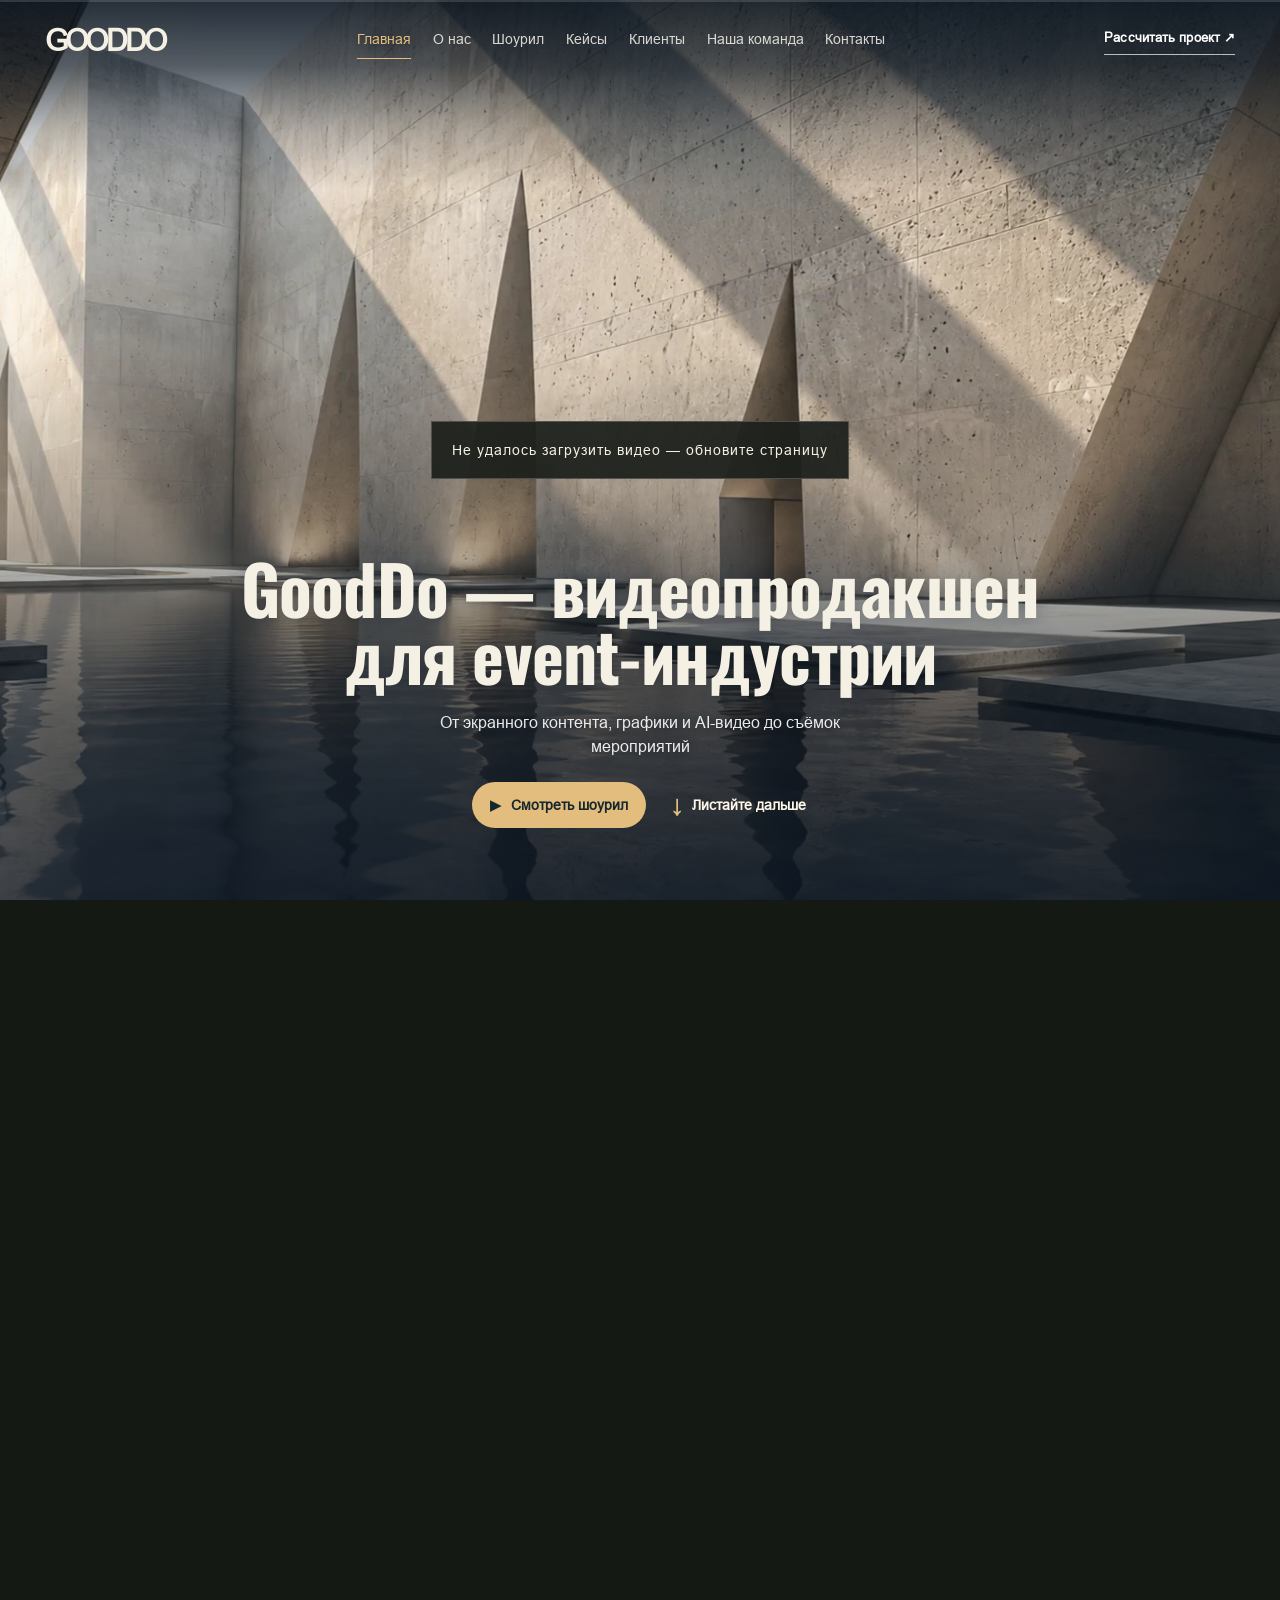
==== commit e86af446: "Publish v36 gallery layout and direct return to home" ====
--- a/index.html
+++ b/index.html
@@ -1,4 +1,4 @@
-<!doctype html><html lang="ru"><head><meta charset="utf-8"><meta name="viewport" content="width=device-width, initial-scale=1"><title>GoodDo — видеопродакшен для event-индустрии</title><link rel="stylesheet" href="site.css?v=30"><link rel="stylesheet" href="final-contact.css?v=30"><link rel="icon" type="image/png" href="assets/favicon-gd.png">
+<!doctype html><html lang="ru"><head><meta charset="utf-8"><meta name="viewport" content="width=device-width, initial-scale=1"><title>GoodDo — видеопродакшен для event-индустрии</title><link rel="stylesheet" href="site.css?v=36"><link rel="stylesheet" href="final-contact.css?v=30"><link rel="stylesheet" href="gallery-review.css?v=36"><link rel="stylesheet" href="case-review.css?v=34"><link rel="stylesheet" href="team-review.css?v=35"><link rel="icon" type="image/png" href="assets/favicon-gd.png">
 
 
 </head><body>
@@ -28,12 +28,12 @@
 <div class="services-copy" id="services-copy"><h2>От идеи до эфира</h2><p>Находим форму под задачу — снимаем, создаём графику и AI-визуалы, показываем события вживую</p><ul><li>ИИ-ВИДЕО</li><li>ПОСТАНОВКА</li><li>РЕПОРТАЖ</li><li>ГРАФИКА И 3D</li><li>ШОУ И ТРАНСЛЯЦИИ</li></ul></div>
 <div id="loading" role="status">ГОТОВИМ ГАЛЕРЕЮ</div>
 <section class="glass-scene" id="glass-scene" aria-label="Шоурил GoodDo" inert aria-hidden="true">
+<h2 class="showreel-heading">Шоурил</h2>
 <div class="gd-player glass-shell" id="glass-shell" tabindex="-1">
 <div class="gd-screen glass-picture">
-<video id="showreel-video" class="gd-video" poster="assets/case-media/showreel-2025.webp" playsinline preload="none" aria-label="Шоурил GoodDo 2025"></video>
+<video id="showreel-video" class="gd-video" poster="assets/case-media/showreel-2025.webp" playsinline preload="none" aria-label="Шоурил GoodDo"></video>
 <div class="gd-surface" id="reel-surface" aria-hidden="true"></div>
 <div class="gd-shade" aria-hidden="true"></div>
-<header class="gd-head"><h2 class="gd-title glass-title">Шоурил 2025</h2><p class="gd-sub glass-subtitle">GoodDo · <span id="reel-duration">0:00</span></p></header>
 <button class="gd-bigplay glass-play" id="reel-play" type="button" aria-label="Смотреть шоурил"><svg viewBox="0 0 24 24" aria-hidden="true" focusable="false"><path d="M8 5.5v13l10.5-6.5z" fill="currentColor"/></svg></button>
 <div class="gd-flash" id="reel-flash" aria-hidden="true"></div>
 <div class="gd-controls" id="reel-controls">
@@ -68,7 +68,7 @@
   <p class="demo-hint" id="hint">Листайте работы · Нажмите для просмотра · Прокрутите к следующему залу</p>
 </section>
 <div class="level-transition" id="level-transition" aria-hidden="true"><div class="concrete-slab" id="concrete-slab"></div></div>
-<section class="final-scene" id="final-scene" aria-label="Контакты GoodDo" inert aria-hidden="true"><div class="final-contact-viewport" data-route-scroll><div class="final-content"><span class="eyebrow">GOODDO / ФИНАЛ МАРШРУТА</span><h2>Сделаем ваш проект заметным</h2><p>От первой идеи до последнего кадра — найдём решение под вашу задачу</p><div class="final-actions"><a href="mailto:gooddoprod@gmail.com?subject=GoodDo%20%E2%80%94%20%D1%80%D0%B0%D1%81%D1%81%D1%87%D0%B8%D1%82%D0%B0%D1%82%D1%8C%20%D0%BF%D1%80%D0%BE%D0%B5%D0%BA%D1%82">Рассчитать проект ↗</a><a href="tel:+79254082554">Позвонить ↗</a></div><div class="final-contact"><a href="mailto:gooddoprod@gmail.com">gooddoprod@gmail.com</a><a href="https://t.me/ramil_arifullov" target="_blank" rel="noopener noreferrer">Telegram · Рамиль Арифуллов</a><span>Москва · работаем по всей России</span></div></div></div><div class="loop-hero" id="loop-hero" aria-hidden="true"><h2>GoodDo — видеопродакшен для event-индустрии</h2><p>От экранного контента, графики и AI-видео до съёмок мероприятий</p></div></section>
+<section class="final-scene" id="final-scene" aria-label="Контакты GoodDo" inert aria-hidden="true"><div class="final-contact-viewport" data-route-scroll><div class="final-content"><h2>Сделаем ваш проект заметным</h2><p>От первой идеи до последнего кадра — найдём решение под вашу задачу</p><div class="final-actions"><a href="mailto:gooddoprod@gmail.com?subject=GoodDo%20%E2%80%94%20%D1%80%D0%B0%D1%81%D1%81%D1%87%D0%B8%D1%82%D0%B0%D1%82%D1%8C%20%D0%BF%D1%80%D0%BE%D0%B5%D0%BA%D1%82">Рассчитать проект ↗</a><a href="tel:+79254082554">Позвонить ↗</a></div><div class="final-contact"><a href="mailto:gooddoprod@gmail.com">gooddoprod@gmail.com</a><a href="https://t.me/ramil_arifullov" target="_blank" rel="noopener noreferrer">Telegram · Рамиль Арифуллов</a><span>Москва · работаем по всей России</span></div></div></div></section>
 
 <div class="route-hud">
 <a class="route-brand" href="https://gooddo.ru/" target="_blank" rel="noopener noreferrer" aria-label="Основной сайт GoodDo">GOODDO</a>
@@ -107,7 +107,7 @@
 </dialog>
 
 <div class="status" id="status" aria-live="polite"></div><footer>GoodDo</footer>
-<script src="web-media.js"></script><script src="hall-data-full.js?v=28-ordered"></script><script src="case-data-full.js?v=20261119"></script><script src="case-media-update.js?v=20261119"></script><script src="portfolio-ui.js?v=28-clean"></script><script src="showreel-player.js?v=28-clean"></script><script src="hall-walk.js?v=28-ordered"></script><script src="scroll-video-timeline.js?v=31-dive"></script><script src="team-config.js?v=29-team-route"></script><script src="team-layer.js?v=29-team-route"></script><script src="scroll-player.js?v=30"></script><script src="client-content.js?v=28-review"></script><script src="project-forms.js?v=32-hint"></script><script src="v24-navigation.js?v=30"></script></body></html>
+<script src="web-media.js"></script><script src="hall-data-full.js?v=28-ordered"></script><script src="case-data-full.js?v=20261119"></script><script src="case-media-update.js?v=20261119"></script><script src="portfolio-ui.js?v=28-clean"></script><script src="showreel-player.js?v=33"></script><script src="hall-walk.js?v=28-ordered"></script><script src="scroll-video-timeline.js?v=31-dive"></script><script src="team-config.js?v=34"></script><script src="team-layer.js?v=35"></script><script src="scroll-player.js?v=36"></script><script src="client-content.js?v=28-review"></script><script src="project-forms.js?v=36"></script><script src="v24-navigation.js?v=30"></script></body></html>
 
 
 
--- a/site.css
+++ b/site.css
@@ -284,17 +284,17 @@
 .final-actions a{color:#1a2b33;border-color:#41535e88}
 .final-actions a:first-child{background:#1d3038;color:#fff}
 .final-contact a{color:#1e313b}
-.loop-hero{position:absolute;left:4vw;right:4vw;bottom:7vh;opacity:0;visibility:hidden;text-shadow:0 3px 25px #000a;pointer-events:none}
-.loop-hero h2{font:clamp(34px,5.3vw,78px)/.99 Oswald,sans-serif;max-width:1100px;margin:0}
-.loop-hero p{font:clamp(13px,1.25vw,17px)/1.5 Arial,sans-serif;max-width:360px}
-@media(max-width:760px){.story-title{left:20px;right:20px;bottom:10vh}.story-title h2{font-size:clamp(36px,9vw,58px)}.story-title p{font-size:15px}.services-copy{padding:0;background:none;border:0}.glass-shell{width:calc(100vw - 32px);padding:0}.glass-picture{border-radius:21px 21px 0 0}.glass-caption{padding:10px 12px 6px}.glass-seek{width:calc(100% - 24px);margin:4px 12px 10px}.art,.expanded .art{padding:0}.art img{border-radius:0}.art .card-caption{padding:11px 12px 13px}.walk-description{left:24px;right:24px;bottom:17vh;max-width:calc(100vw - 48px)}.walk-description h4{font-size:clamp(32px,8vw,48px)}#walk-instruction{font-size:14px}.final-content{width:calc(100% - 30px)}.loop-hero{left:20px;right:20px;bottom:8vh}.loop-hero h2{font-size:clamp(32px,9vw,48px)}}
+
+
+
+@media(max-width:760px){.story-title{left:20px;right:20px;bottom:10vh}.story-title h2{font-size:clamp(36px,9vw,58px)}.story-title p{font-size:15px}.services-copy{padding:0;background:none;border:0}.glass-shell{width:calc(100vw - 32px);padding:0}.glass-picture{border-radius:21px 21px 0 0}.glass-caption{padding:10px 12px 6px}.glass-seek{width:calc(100% - 24px);margin:4px 12px 10px}.art,.expanded .art{padding:0}.art img{border-radius:0}.art .card-caption{padding:11px 12px 13px}.walk-description{left:24px;right:24px;bottom:17vh;max-width:calc(100vw - 48px)}.walk-description h4{font-size:clamp(32px,8vw,48px)}#walk-instruction{font-size:14px}.final-content{width:calc(100% - 30px)}}
 /* A single light type treatment across every hall */
 .demo .walk-description,.demo .walk-description h4,.demo #walk-instruction,.demo .demo-head,.demo .gallery-kicker{color:#f8f5ed!important;text-shadow:0 2px 16px #08121ccc,0 1px 3px #08121cee}
 .demo[data-hall=film] .walk-description{background:none;padding:0}
 /* The first and returning hero are the same composition */
-.hero-copy,.loop-hero{left:4vw;right:4vw;bottom:8vh;display:block;max-width:none;text-shadow:0 3px 25px #000a}
-.hero-copy h1,.loop-hero h2{font:clamp(38px,5.3vw,78px)/.99 Oswald,sans-serif;letter-spacing:-.012em;max-width:1540px;margin:0;text-wrap:balance}
-.hero-copy p,.loop-hero p{font:clamp(13px,1.25vw,17px)/1.5 Arial,sans-serif;max-width:400px;margin:22px 0 0}
+.hero-copy{left:4vw;right:4vw;bottom:8vh;display:block;max-width:none;text-shadow:0 3px 25px #000a}
+.hero-copy h1{font:clamp(38px,5.3vw,78px)/.99 Oswald,sans-serif;letter-spacing:-.012em;max-width:1540px;margin:0;text-wrap:balance}
+.hero-copy p{font:clamp(13px,1.25vw,17px)/1.5 Arial,sans-serif;max-width:400px;margin:22px 0 0}
 /* Navigation sits on one softly fading glass surface */
 .route-hud{top:0;bottom:auto;left:0;right:0;display:grid;grid-template-columns:minmax(130px,1fr) auto minmax(170px,1fr);align-items:center;gap:24px;min-height:94px;padding:16px clamp(18px,2.2vw,42px) 26px;background:none;backdrop-filter:none;isolation:isolate}
 .route-hud::before{content:'';position:absolute;z-index:-1;inset:0 0 -34px;background:linear-gradient(180deg,#101820a6 0%,#111b2580 55%,#111b2500 100%);backdrop-filter:blur(18px) saturate(1.2);-webkit-backdrop-filter:blur(18px) saturate(1.2);mask-image:linear-gradient(#000 0%,#000 52%,transparent 100%);-webkit-mask-image:linear-gradient(#000 0%,#000 52%,transparent 100%);pointer-events:none}
@@ -306,7 +306,7 @@
 .route-contact{justify-self:end;border:1px solid #ffffff8a;border-radius:999px;background:linear-gradient(135deg,#ffffff30,#ffffff12);padding:14px 19px;color:#fff;box-shadow:inset 0 1px #ffffff84,0 8px 26px #07111a2c;backdrop-filter:blur(18px) saturate(1.4);-webkit-backdrop-filter:blur(18px) saturate(1.4);font-size:12px;letter-spacing:.1px}
 .route-contact:hover,.route-contact:focus-visible{background:#f6f6f2;color:#17242b}
 @media(max-width:1050px) and (min-width:761px){.route-hud{grid-template-columns:1fr auto;grid-template-rows:auto auto;gap:9px;min-height:125px}.route-brand{grid-column:1;grid-row:1}.route-contact{grid-column:2;grid-row:1}.route-nav{grid-column:1/-1;grid-row:2;justify-self:center}}
-@media(max-width:760px){.hero-copy,.loop-hero{left:20px;right:20px;bottom:8vh}.hero-copy h1,.loop-hero h2{font-size:clamp(32px,9vw,48px)}.hero-copy p,.loop-hero p{font-size:13px;margin-top:15px}.route-hud{grid-template-columns:1fr auto;grid-template-rows:auto auto;gap:12px;padding:14px 16px 27px;min-height:108px}.route-brand{grid-column:1;grid-row:1;font-size:22px}.route-contact{grid-column:2;grid-row:1;font-size:10px;padding:10px 13px}.route-nav{grid-column:1/-1;grid-row:2;justify-self:stretch;display:flex;max-width:100%;overflow-x:auto;scrollbar-width:none;gap:0}.route-nav::-webkit-scrollbar{display:none}.route-nav button{flex:1;padding:10px 9px;font-size:10px}.route-hud::before{inset:0 0 -28px}}
+@media(max-width:760px){.hero-copy{left:20px;right:20px;bottom:8vh}.hero-copy h1{font-size:clamp(32px,9vw,48px)}.hero-copy p{font-size:13px;margin-top:15px}.route-hud{grid-template-columns:1fr auto;grid-template-rows:auto auto;gap:12px;padding:14px 16px 27px;min-height:108px}.route-brand{grid-column:1;grid-row:1;font-size:22px}.route-contact{grid-column:2;grid-row:1;font-size:10px;padding:10px 13px}.route-nav{grid-column:1/-1;grid-row:2;justify-self:stretch;display:flex;max-width:100%;overflow-x:auto;scrollbar-width:none;gap:0}.route-nav::-webkit-scrollbar{display:none}.route-nav button{flex:1;padding:10px 9px;font-size:10px}.route-hud::before{inset:0 0 -28px}}
 
 /* Оформление маршрута */
 /* The complete filmed route remains beneath all content overlays */
@@ -690,7 +690,7 @@
 .story-title{max-width:none}
 .demo .walk-description,.demo .walk-description h4,.demo #walk-instruction,.demo .demo-head,.demo .gallery-kicker{ text-shadow:none!important }
 .demo::before{background:linear-gradient(180deg,#0b1521d9 0%,#0b1521a3 16%,transparent 43%,transparent 48%,#0b152166 68%,#0b1521d9 100%)!important;opacity:1!important;pointer-events:none}
-.hero-copy,.loop-hero{ text-shadow:none }
+.hero-copy{ text-shadow:none }
 #clients-scene{background:linear-gradient(180deg,rgba(238,235,223,.12),rgba(238,235,223,.38)),url('assets/client-hall.webp') center/cover}
 .final-content.final-project h2{max-width:none}
 #final-scene{background:linear-gradient(90deg,#131d2312,transparent 58%,#101c2612),url('assets/hero-static.webp') center/cover}
@@ -990,11 +990,11 @@
  --gd-glass-blur:blur(15px) saturate(.85)}
 
 /* 1. Главная: мягкое затемнение нижней части первого экрана */
-.hero-copy,.loop-hero{isolation:isolate}
-.hero-copy::before,.loop-hero::before{content:'';position:absolute;z-index:-1;pointer-events:none;left:-8vw;right:-8vw;bottom:-12vh;height:calc(100% + 34vh);
+.hero-copy{isolation:isolate}
+.hero-copy::before{content:'';position:absolute;z-index:-1;pointer-events:none;left:-8vw;right:-8vw;bottom:-12vh;height:calc(100% + 34vh);
  background:linear-gradient(0deg,rgba(var(--gd-night),.82) 0%,rgba(var(--gd-night),.6) 38%,rgba(var(--gd-night),.26) 70%,rgba(var(--gd-night),0) 100%)}
-.hero-copy h1,.loop-hero h2{text-wrap:balance;text-shadow:0 2px 18px rgba(var(--gd-night),.35)}
-.hero-copy p,.loop-hero p{color:rgba(255,255,255,.9);text-shadow:0 1px 10px rgba(var(--gd-night),.45)}
+.hero-copy h1{text-wrap:balance;text-shadow:0 2px 18px rgba(var(--gd-night),.35)}
+.hero-copy p{color:rgba(255,255,255,.9);text-shadow:0 1px 10px rgba(var(--gd-night),.45)}
 
 /* 2. О нас: блок «Нам доверяют…» тем же стеклом, что и карточки */
 .studio-summary .studio-trust{position:relative;box-sizing:border-box;max-width:min(860px,100%);margin:clamp(16px,2.2vw,26px) auto 0;padding:clamp(18px,1.8vw,24px) clamp(20px,2.4vw,34px);
@@ -1107,7 +1107,7 @@
   text-transform: none;
 }
 
-#hero-copy p, #loop-hero p {
+#hero-copy p {
   font-size: clamp(15px, 1.25vw, 18px);
 }
 
@@ -1851,7 +1851,6 @@
   background: linear-gradient(135deg, #f8f4e9d9, #ede5d6cd);
 }
 
-.final-project > .eyebrow,
 #estimate-dialog > .eyebrow {
   color: #485358;
   font-size: 13px;
@@ -2270,10 +2269,6 @@
     padding: 12px 18px;
   }
 
-  #final-scene .final-project > .eyebrow {
-    display: none;
-  }
-
   #final-scene .final-project h2 {
     grid-column: 1 / -1;
     margin: 0;
@@ -2365,10 +2360,6 @@
     padding-block: 11px;
   }
 
-  #final-scene .final-project > .eyebrow {
-    display: none;
-  }
-
   #final-scene .final-project h2 {
     margin: 0 0 9px;
     font-size: 1.5rem;
--- a/gallery-review.css
+++ b/gallery-review.css
@@ -0,0 +1,134 @@
+/* Center section titles and show the text directly over the gallery. */
+#hero-copy,
+#clients-scene .clients-heading,
+#story-titles .studio-summary-heading,
+#final-scene .final-project > h2 {
+  text-align: center;
+}
+
+#hero-copy > p {
+  margin-inline: auto;
+}
+
+#hero-copy .hero-actions {
+  justify-content: center;
+}
+
+#story-titles .studio-summary {
+  top: max(calc(var(--route-hud-height, 80px) + 20px), 16svh);
+  max-height: calc(100svh - max(calc(var(--route-hud-height, 80px) + 20px), 16svh) - 12px);
+}
+
+#story-titles::before {
+  background: linear-gradient(180deg, #101824b3, #101824a6 52%, #1018243d 84%, transparent);
+}
+
+#story-titles .studio-facts-grid .story-title,
+#story-titles .studio-trust,
+#final-scene .final-content.final-project {
+  background: none;
+  border: 0;
+  border-radius: 0;
+  box-shadow: none;
+  backdrop-filter: none;
+  -webkit-backdrop-filter: none;
+  color: #fff9ec;
+  text-shadow: 0 1px 5px #141716cc;
+}
+
+#story-titles .studio-facts-grid .story-title::before,
+#story-titles .studio-trust::before {
+  content: none;
+}
+
+#story-titles .studio-facts-grid .story-title {
+  align-items: center;
+  justify-content: center;
+  gap: 10px;
+}
+
+#story-titles .studio-facts-grid .studio-metric,
+#story-titles .studio-facts-grid .story-title p {
+  color: inherit;
+}
+
+#story-titles .studio-facts-grid .story-title p {
+  margin: 0;
+  text-align: center;
+}
+
+#story-titles .studio-trust {
+  text-align: center;
+}
+
+#final-scene {
+  background: linear-gradient(180deg, #141b25a8, #141b259e 58%, #141b25bd);
+}
+
+#final-scene .form-field-label,
+#final-scene .form-consent,
+#final-scene .project-contacts a,
+#final-scene .project-contacts a span {
+  color: #fff9ec;
+}
+
+#final-scene .project-contacts a {
+  border-bottom-color: #fff9ec55;
+}
+
+#final-scene .work-geography li::before {
+  background: var(--gd-gold);
+}
+
+#final-scene .t-input,
+#final-scene .t-submit,
+#final-scene .form-local-status,
+#final-scene .js-successbox {
+  text-shadow: none;
+}
+
+#final-scene .form-field-error,
+#final-scene .t-input-error,
+#final-scene .t-form__errorbox-wrapper {
+  color: #ffcdc3;
+}
+
+/* The title and player enter together over the softened gallery. */
+#glass-scene {
+  flex-direction: column;
+  gap: clamp(9px, 2svh, 22px);
+  padding-top: min(100px, var(--route-hud-height, 80px));
+  transition: opacity .42s ease;
+}
+
+#glass-scene .showreel-heading {
+  margin: 0;
+  color: #fff8eb;
+  font: 500 clamp(28px, 4vw, 52px)/1.1 Oswald, sans-serif;
+  text-align: center;
+  text-shadow: 0 2px 14px #20160caa;
+}
+
+#glass-scene .gd-player:not(:fullscreen, .is-fs) {
+  max-width: min(calc(100vw - 20px), calc((100svh - 158px) * 16 / 9));
+}
+
+#journey[data-segment="hall"] #scroll-film {
+  filter: blur(6px);
+  transition: filter .48s ease;
+}
+
+#journey[data-segment="hall"] .portfolio-room {
+  filter: blur(6px);
+}
+
+@media (max-height: 520px) {
+  #glass-scene .showreel-heading { font-size: 26px; }
+}
+
+@media (prefers-reduced-motion: reduce) {
+  #glass-scene,
+  #journey[data-segment="hall"] #scroll-film {
+    transition: none;
+  }
+}
--- a/case-review.css
+++ b/case-review.css
@@ -0,0 +1,84 @@
+#journey #demo {
+  --cases-top-edge: calc(var(--route-hud-height, 80px) + 24px);
+  --cases-bottom-edge: max(35px, calc(29px + env(safe-area-inset-bottom, 0px)));
+  --cases-available-height: calc(100svh - var(--cases-top-edge) - var(--cases-bottom-edge));
+  --cases-controls-height: 56px;
+  --cases-cover-ratio: 1.6;
+  --cases-caption-height: 94px;
+  --cases-max-card-width: min(41vw, 520.5px);
+  --cases-card-width: min(var(--cases-max-card-width), max(120px, calc(
+    (var(--cases-available-height) - var(--cases-heading-reserve) -
+      var(--cases-controls-height) - var(--cases-caption-height) - 2px) * var(--cases-cover-ratio)
+  )));
+  --cases-card-height: calc((var(--cases-card-width) - 2px) / var(--cases-cover-ratio) + var(--cases-caption-height) + 2px);
+  --cases-block-height: calc(var(--cases-heading-reserve) + var(--cases-card-height) + var(--cases-controls-height));
+  --cases-heading-top: calc(var(--cases-top-edge) + max(0px, (var(--cases-available-height) - var(--cases-block-height)) / 2));
+  --cases-heading-reserve: 58px;
+}
+
+#journey #demo .demo-head {
+  top: var(--cases-heading-top) !important;
+  display: block !important;
+  text-align: center;
+}
+
+#journey #demo #deck-heading {
+  margin-inline: auto;
+  text-wrap: balance;
+  text-shadow: 0 2px 10px #08121cbf;
+}
+
+#demo #deck {
+  --case-cover-ratio: var(--cases-cover-ratio);
+  --case-caption-height: var(--cases-caption-height);
+  --case-card-width: var(--cases-card-width);
+  --case-card-center: calc(var(--cases-heading-top) + var(--cases-heading-reserve) + var(--cases-card-height) / 2);
+}
+
+#demo .carousel-meta #walk-instruction {
+  display: none;
+}
+
+@keyframes case-player-entrance {
+  from { opacity: 0; translate: 0 9px; }
+  to { opacity: 1; translate: 0 0; }
+}
+
+@media (prefers-reduced-motion: no-preference) {
+  #demo.show-cases #deck .art:is([data-offset="0"], [data-offset="1"], [data-offset="-1"]) {
+    animation: case-player-entrance 480ms cubic-bezier(.2, .7, .25, 1) both;
+  }
+
+  #demo.show-cases #deck .art[data-offset="1"] {
+    animation-delay: 170ms;
+  }
+
+  #demo.show-cases #deck .art[data-offset="-1"] {
+    animation-delay: 260ms;
+  }
+}
+
+@media (max-width: 760px), (max-width: 960px) and (max-height: 440px) {
+  #journey #demo {
+    --cases-top-edge: calc(var(--route-hud-height, 64px) + 42px);
+    --cases-bottom-edge: calc(48px + env(safe-area-inset-bottom, 0px));
+    --cases-max-card-width: min(80vw, 330px);
+    --cases-caption-height: 84px;
+    --cases-heading-reserve: 68px;
+  }
+
+  #demo #deck .art[data-offset]:not([data-offset="0"]) {
+    display: none;
+  }
+}
+
+@media (max-height: 440px) {
+  #journey #demo {
+    --cases-heading-reserve: 35px;
+    --cases-bottom-edge: calc(35px + env(safe-area-inset-bottom, 0px));
+    --cases-max-card-width: min(42vw, 245px);
+    --cases-caption-height: 68px;
+    --cases-cover-ratio: 2.285714;
+  }
+
+}
--- a/team-review.css
+++ b/team-review.css
@@ -0,0 +1,60 @@
+/* Ease the team room toward the warm oak tones of the first gallery. */
+#journey[data-segment^="team-"] #scroll-film {
+  filter: hue-rotate(calc(11deg * var(--team-grade, 0)))
+    saturate(calc(1 - .36 * var(--team-grade, 0)));
+}
+
+#team-room .team-caption,
+#team-room .team-caption[data-person="ramil"] {
+  padding: 0;
+  border: 0;
+  background: none;
+  box-shadow: none;
+  backdrop-filter: none;
+  -webkit-backdrop-filter: none;
+  color: #fffdf5;
+  text-shadow: 0 1px 3px #221813, 0 3px 12px #221813;
+}
+
+#team-room .team-caption h2,
+#team-room .team-caption[data-person="ramil"] h2 {
+  font-size: clamp(27px, 2.6vw, 43px);
+  line-height: 1.08;
+  margin: 0 0 7px;
+  text-transform: none;
+  text-wrap: balance;
+}
+
+#team-room .team-caption p {
+  font-size: clamp(15px, 1.2vw, 20px);
+  font-weight: 500;
+  color: inherit;
+  line-height: 1.35;
+}
+
+@media (min-width: 761px) {
+  #team-room .team-caption[data-align="right"] {
+    text-align: right;
+  }
+
+  #team-room .team-caption[data-align="right"] p {
+    margin-inline-start: auto;
+  }
+}
+
+@media (max-width: 760px) {
+  #team-room::before {
+    content: "";
+    position: absolute;
+    inset: auto 0 0;
+    height: min(45vh, 320px);
+    background: linear-gradient(transparent, #181511ba);
+    opacity: var(--team-caption-opacity, 0);
+    pointer-events: none;
+  }
+
+  #team-room .team-caption h2,
+  #team-room .team-caption[data-person="ramil"] h2 {
+    font-size: clamp(27px, 7.2vw, 37px);
+  }
+}
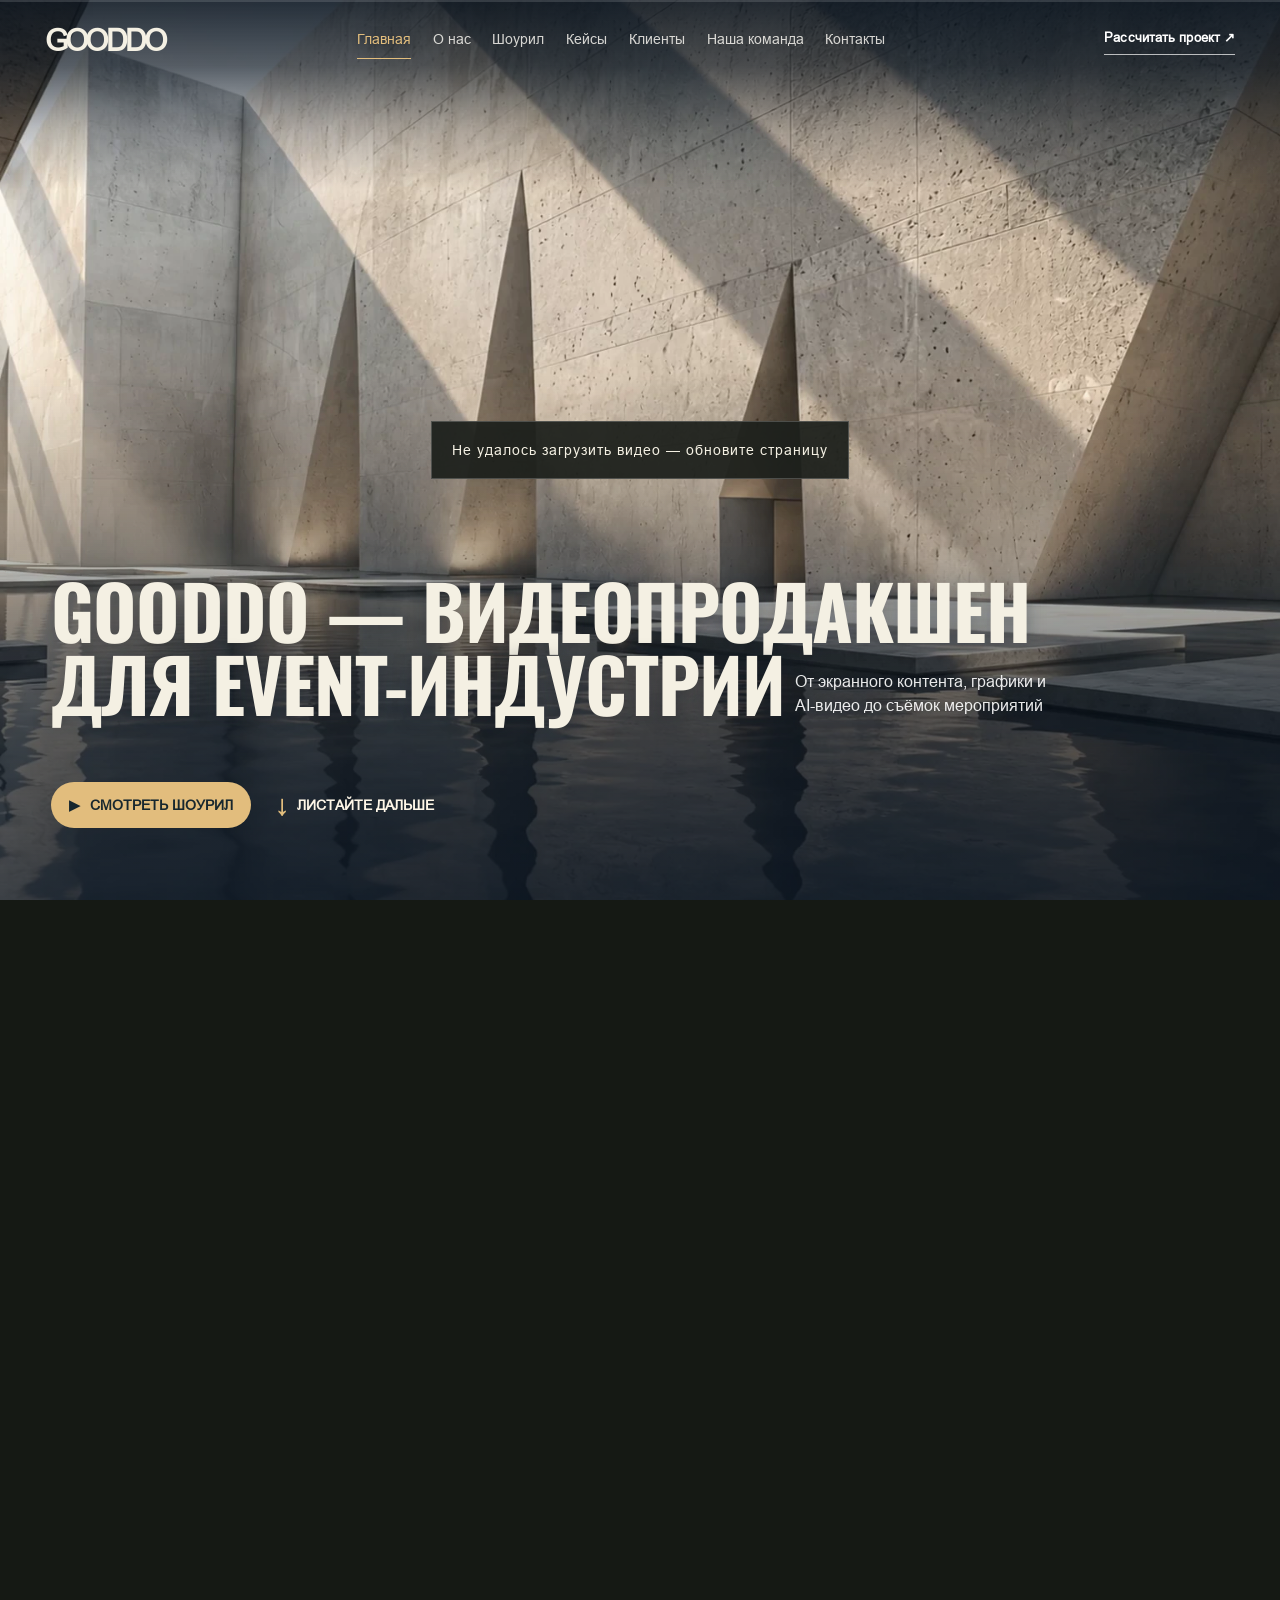
==== commit e4f3e666: "Publish v40 with continuous proportional menu flights" ====
--- a/index.html
+++ b/index.html
@@ -1,4 +1,4 @@
-<!doctype html><html lang="ru"><head><meta charset="utf-8"><meta name="viewport" content="width=device-width, initial-scale=1"><title>GoodDo — видеопродакшен для event-индустрии</title><link rel="stylesheet" href="site.css?v=36"><link rel="stylesheet" href="final-contact.css?v=30"><link rel="stylesheet" href="gallery-review.css?v=36"><link rel="stylesheet" href="case-review.css?v=34"><link rel="stylesheet" href="team-review.css?v=35"><link rel="icon" type="image/png" href="assets/favicon-gd.png">
+<!doctype html><html lang="ru"><head><meta charset="utf-8"><meta name="viewport" content="width=device-width, initial-scale=1"><title>GoodDo — видеопродакшен для event-индустрии</title><link rel="stylesheet" href="site.css?v=36"><link rel="stylesheet" href="final-contact.css?v=30"><link rel="stylesheet" href="gallery-review.css?v=40"><link rel="stylesheet" href="case-review.css?v=38"><link rel="stylesheet" href="team-review.css?v=37"><link rel="stylesheet" href="showreel-review.css?v=37"><link rel="stylesheet" href="reviews-compact.css?v=38-short"><link rel="icon" type="image/png" href="assets/favicon-gd.png">
 
 
 </head><body>
@@ -8,7 +8,7 @@
 <video id="scroll-film" muted playsinline preload="auto" disablepictureinpicture aria-hidden="true"></video>
 <section class="team-room" id="team-room" aria-label="Наша команда" aria-hidden="true" inert></section>
 
-<div class="hero-copy" id="hero-copy"><h1>GoodDo — видеопродакшен для event-индустрии</h1><p>От экранного контента, графики и AI-видео до съёмок мероприятий</p>
+<div class="hero-copy" id="hero-copy"><h1><span>GoodDo — видеопродакшен</span> <span>для event-индустрии</span></h1><p>От экранного контента, графики и AI-видео до съёмок мероприятий</p>
   <div class="hero-actions">
     <button type="button" id="hero-showreel"><span aria-hidden="true">▶</span> Смотреть шоурил</button>
     <button type="button" id="hero-scroll"><span aria-hidden="true">↓</span> Листайте дальше</button>
@@ -31,7 +31,8 @@
 <h2 class="showreel-heading">Шоурил</h2>
 <div class="gd-player glass-shell" id="glass-shell" tabindex="-1">
 <div class="gd-screen glass-picture">
-<video id="showreel-video" class="gd-video" poster="assets/case-media/showreel-2025.webp" playsinline preload="none" aria-label="Шоурил GoodDo"></video>
+<video id="showreel-video" class="gd-video" poster="assets/case-media/showreel-cover-v37.webp" playsinline preload="none" aria-label="Шоурил GoodDo"></video>
+<img class="gd-reel-cover" src="assets/case-media/showreel-cover-v37.webp" alt="" aria-hidden="true" decoding="async">
 <div class="gd-surface" id="reel-surface" aria-hidden="true"></div>
 <div class="gd-shade" aria-hidden="true"></div>
 <button class="gd-bigplay glass-play" id="reel-play" type="button" aria-label="Смотреть шоурил"><svg viewBox="0 0 24 24" aria-hidden="true" focusable="false"><path d="M8 5.5v13l10.5-6.5z" fill="currentColor"/></svg></button>
@@ -107,9 +108,4 @@
 </dialog>
 
 <div class="status" id="status" aria-live="polite"></div><footer>GoodDo</footer>
-<script src="web-media.js"></script><script src="hall-data-full.js?v=28-ordered"></script><script src="case-data-full.js?v=20261119"></script><script src="case-media-update.js?v=20261119"></script><script src="portfolio-ui.js?v=28-clean"></script><script src="showreel-player.js?v=33"></script><script src="hall-walk.js?v=28-ordered"></script><script src="scroll-video-timeline.js?v=31-dive"></script><script src="team-config.js?v=34"></script><script src="team-layer.js?v=35"></script><script src="scroll-player.js?v=36"></script><script src="client-content.js?v=28-review"></script><script src="project-forms.js?v=36"></script><script src="v24-navigation.js?v=30"></script></body></html>
-
-
-
-
-
+<script src="web-media.js"></script><script src="hall-data-full.js?v=28-ordered"></script><script src="case-data-full.js?v=20261119"></script><script src="case-media-update.js?v=20261119"></script><script src="portfolio-ui.js?v=28-clean"></script><script src="showreel-player.js?v=37"></script><script src="hall-walk.js?v=28-ordered"></script><script src="scroll-video-timeline.js?v=31-dive"></script><script src="team-config.js?v=34"></script><script src="team-layer.js?v=35"></script><script src="menu-flight-data.js?v=40"></script><script src="scroll-player.js?v=40"></script><script src="client-content.js?v=38-short"></script><script src="project-forms.js?v=36"></script><script src="v24-navigation.js?v=37"></script></body></html>
--- a/gallery-review.css
+++ b/gallery-review.css
@@ -1,17 +1,69 @@
 /* Center section titles and show the text directly over the gallery. */
-#hero-copy,
 #clients-scene .clients-heading,
 #story-titles .studio-summary-heading,
 #final-scene .final-project > h2 {
   text-align: center;
 }
 
+#hero-copy {
+  display: grid;
+  grid-template-columns: minmax(0, 61%) minmax(0, 1fr);
+  align-items: end;
+  column-gap: clamp(14px, 2vw, 36px);
+  text-align: left;
+}
+
+#hero-copy h1 {
+  grid-area: 1 / 1 / 2 / -1;
+  max-width: none;
+  font-size: clamp(32px, 5.8vw, 96px);
+  text-transform: uppercase;
+}
+
+#hero-copy h1 span {
+  display: block;
+}
+
 #hero-copy > p {
-  margin-inline: auto;
+  grid-area: 1 / 2;
+  max-width: 29ch;
+  margin: 0 0 .15em;
 }
 
 #hero-copy .hero-actions {
-  justify-content: center;
+  grid-column: 1 / -1;
+  justify-content: start;
+}
+
+#hero-copy .hero-actions button,
+#story-titles .studio-summary-heading,
+#story-titles .studio-metric,
+#final-scene .final-project > h2 {
+  text-transform: uppercase;
+}
+
+#story-titles .studio-facts-grid .studio-metric {
+  font-size: clamp(47px, 6vw, 88px);
+}
+
+@media (max-width: 760px), (max-height: 500px) {
+  #hero-copy {
+    display: block;
+  }
+
+  #hero-copy h1 {
+    font-size: clamp(26px, 7.8vw, 48px);
+    overflow-wrap: anywhere;
+    text-wrap: initial;
+  }
+
+  #hero-copy > p {
+    margin-top: 14px;
+  }
+
+  #story-titles .studio-facts-grid .studio-metric {
+    font-size: clamp(41px, 11vw, 66px);
+  }
 }
 
 #story-titles .studio-summary {
@@ -72,7 +124,16 @@
   color: #fff9ec;
 }
 
+#final-scene .final-project-bottom {
+  width: min(100%, 620px);
+  margin-inline: auto;
+}
+
 #final-scene .project-contacts a {
+  display: grid;
+  grid-template-columns: 5.4em minmax(0, 1fr);
+  justify-content: normal;
+  column-gap: 10px;
   border-bottom-color: #fff9ec55;
 }
 
@@ -132,3 +193,25 @@
     transition: none;
   }
 }
+
+/* During direct navigation the playback track has no intermediate overlays. */
+.menu-flight-video {
+  position: absolute;
+  inset: 0;
+  width: 100%;
+  height: 100%;
+  object-fit: cover;
+  visibility: hidden;
+  pointer-events: none;
+  z-index: 1;
+}
+
+.menu-flight-video.is-visible {
+  visibility: visible;
+}
+
+#journey.is-menu-flying :is(#hero-copy, #story-titles, #demo, #glass-scene, #clients-scene, #team-room, #final-scene) {
+  opacity: 0 !important;
+  visibility: hidden !important;
+  transition: none !important;
+}
--- a/case-review.css
+++ b/case-review.css
@@ -13,7 +13,7 @@
   --cases-card-height: calc((var(--cases-card-width) - 2px) / var(--cases-cover-ratio) + var(--cases-caption-height) + 2px);
   --cases-block-height: calc(var(--cases-heading-reserve) + var(--cases-card-height) + var(--cases-controls-height));
   --cases-heading-top: calc(var(--cases-top-edge) + max(0px, (var(--cases-available-height) - var(--cases-block-height)) / 2));
-  --cases-heading-reserve: 58px;
+  --cases-heading-reserve: 84px;
 }
 
 #journey #demo .demo-head {
@@ -25,6 +25,7 @@
 #journey #demo #deck-heading {
   margin-inline: auto;
   text-wrap: balance;
+  text-transform: uppercase;
   text-shadow: 0 2px 10px #08121cbf;
 }
 
@@ -64,7 +65,7 @@
     --cases-bottom-edge: calc(48px + env(safe-area-inset-bottom, 0px));
     --cases-max-card-width: min(80vw, 330px);
     --cases-caption-height: 84px;
-    --cases-heading-reserve: 68px;
+    --cases-heading-reserve: 84px;
   }
 
   #demo #deck .art[data-offset]:not([data-offset="0"]) {
@@ -74,7 +75,7 @@
 
 @media (max-height: 440px) {
   #journey #demo {
-    --cases-heading-reserve: 35px;
+    --cases-heading-reserve: 51px;
     --cases-bottom-edge: calc(35px + env(safe-area-inset-bottom, 0px));
     --cases-max-card-width: min(42vw, 245px);
     --cases-caption-height: 68px;
@@ -82,3 +83,15 @@
   }
 
 }
+
+#demo .art .card-caption {
+  background: linear-gradient(125deg, rgb(233 240 241 / 34%), rgb(218 230 234 / 28%));
+  color: #fff9ee;
+  text-shadow: 0 1px 4px #07121c;
+  box-shadow: inset 0 1px #ffffff59;
+}
+
+#demo .art .card-caption :is(.card-index, .card-arrow) {
+  color: inherit;
+  text-shadow: inherit;
+}
--- a/team-review.css
+++ b/team-review.css
@@ -18,10 +18,10 @@
 
 #team-room .team-caption h2,
 #team-room .team-caption[data-person="ramil"] h2 {
-  font-size: clamp(27px, 2.6vw, 43px);
+  font-size: clamp(40.5px, 3.9vw, 64.5px);
   line-height: 1.08;
   margin: 0 0 7px;
-  text-transform: none;
+  text-transform: uppercase;
   text-wrap: balance;
 }
 
@@ -55,6 +55,6 @@
 
   #team-room .team-caption h2,
   #team-room .team-caption[data-person="ramil"] h2 {
-    font-size: clamp(27px, 7.2vw, 37px);
+    font-size: clamp(40.5px, 10.8vw, 55.5px);
   }
 }
--- a/showreel-review.css
+++ b/showreel-review.css
@@ -0,0 +1,55 @@
+/* Keep the embedded showreel compact and retain its cover while video metadata loads. */
+#glass-scene .gd-player:not(:fullscreen, .is-fs) {
+  width: min(54vw, 860px, calc((100svh - 230px) * 16 / 9));
+}
+
+#glass-shell .gd-reel-cover {
+  position: absolute;
+  inset: 0;
+  width: 100%;
+  height: 100%;
+  object-fit: cover;
+  pointer-events: none;
+}
+
+#glass-shell.has-played .gd-reel-cover {
+  visibility: hidden;
+}
+
+@media (max-width: 760px) {
+  #glass-scene .gd-player:not(:fullscreen, .is-fs) {
+    width: calc(100vw - 40px);
+  }
+}
+
+@media (max-width: 420px), (max-height: 480px) {
+  #glass-shell .gd-controls {
+    left: 4px;
+    right: 4px;
+    bottom: 4px;
+    padding: 0 4px 2px;
+  }
+
+  #glass-shell .gd-bar {
+    gap: 0;
+  }
+
+  #glass-shell .gd-bar .gd-btn {
+    width: 34px;
+    min-width: 24px;
+    flex: 0 1 34px;
+  }
+
+  #glass-shell .gd-time {
+    margin-left: 4px;
+    font-size: 11px !important;
+  }
+
+  #glass-shell .gd-volume .gd-vol {
+    display: none;
+  }
+
+  #glass-shell .gd-bigplay {
+    top: calc(50% - 16px);
+  }
+}
--- a/reviews-compact.css
+++ b/reviews-compact.css
@@ -0,0 +1,263 @@
+#clients-scene .clients-content {
+  inset-block-start: max(calc(var(--route-hud-height, 74px) + 8px), min(13svh, 112px));
+  gap: clamp(5px, 1svh, 11px);
+}
+
+#clients-scene .reviews-carousel {
+  display: grid;
+  align-items: center;
+  flex: none;
+  width: min(920px, 100%);
+  min-height: 0;
+  max-height: none;
+  height: auto;
+  margin: auto auto 0;
+}
+
+#clients-scene .client-review {
+  gap: 9px;
+  width: 52%;
+  min-height: clamp(220px, 37svh, 324px);
+  height: auto;
+  max-height: none;
+  padding: clamp(15px, 1.5vw, 22px);
+  justify-content: space-between;
+}
+
+#clients-scene .client-review[data-position="current"] {
+  grid-area: 1 / 1;
+  position: relative;
+  inset: auto;
+  justify-self: center;
+  transform: none;
+}
+
+#clients-scene .client-review .review-quote {
+  font-size: clamp(28px, 3.2vw, 42px);
+  margin: 0;
+}
+
+#clients-scene .client-review .review-copy {
+  flex: none;
+  max-height: none;
+  overflow: visible;
+  padding: 0;
+  overflow-wrap: anywhere;
+}
+
+#clients-scene .client-review .review-copy blockquote {
+  font-size: clamp(14px, 1.15vw, 17px);
+  line-height: 1.38;
+}
+
+#clients-scene .client-review .review-author {
+  gap: 9px;
+  margin: 0;
+}
+
+#clients-scene .client-review .review-author img {
+  width: 36px;
+  height: 36px;
+}
+
+#clients-scene .client-review .review-author > div {
+  gap: 2px;
+}
+
+#clients-scene .client-review .review-author span {
+  font-size: 12px;
+}
+
+#clients-scene .client-logo-strip {
+  margin-top: auto;
+}
+
+@media (max-width: 760px) {
+  #clients-scene .reviews-carousel {
+    width: 100%;
+    margin-inline: 0;
+  }
+
+  #clients-scene .client-review .review-copy blockquote {
+    font-size: 13px;
+    line-height: 1.32;
+  }
+
+  #clients-scene .client-review[data-position="current"] {
+    width: min(100%, 520px);
+    min-height: clamp(168px, 30svh, 225px);
+    gap: 8px;
+    padding: clamp(10px, 3vw, 16px);
+  }
+}
+
+@media (max-height: 700px) {
+  #clients-scene .clients-content {
+    gap: 5px;
+  }
+
+  #clients-scene .client-review {
+    min-height: clamp(143px, 33svh, 225px);
+    gap: 6px;
+  }
+
+  #clients-scene .client-review .review-copy blockquote {
+    font-size: clamp(13px, 1.1vw, 16px);
+    line-height: 1.32;
+  }
+
+  #clients-scene .client-review .review-quote {
+    font-size: 28px;
+  }
+
+  #clients-scene .client-logo-strip {
+    min-height: 0;
+    padding-block: 4px 0;
+  }
+
+  #clients-scene .client-logo-strip .client-logo {
+    height: 24px;
+  }
+
+  #clients-scene .client-logo-strip img {
+    max-height: 22px;
+  }
+}
+
+@media (max-width: 760px) and (max-height: 710px) {
+  #clients-scene .clients-content {
+    inset: calc(var(--route-hud-height, 74px) + 5px) 7px 6px;
+    gap: 3px;
+    padding: 0;
+  }
+
+  #clients-scene .clients-heading h2 {
+    font-size: 25px;
+    margin-top: 0;
+  }
+
+  #clients-scene .clients-end {
+    font-size: 10px;
+  }
+
+  #clients-scene .clients-heading .eyebrow,
+  #clients-scene .client-review .review-quote {
+    display: none;
+  }
+
+  #clients-scene .client-review[data-position="current"] {
+    min-height: 153px;
+    gap: 6px;
+    padding: 7px 8px;
+  }
+
+  #clients-scene .review-navigation {
+    min-height: 44px;
+    height: 44px;
+  }
+
+  #clients-scene .client-logo-strip {
+    gap: 3px 6px;
+    padding-top: 3px;
+  }
+
+  #clients-scene .client-logo-strip .client-logo {
+    height: 18px;
+  }
+
+  #clients-scene .client-logo-strip img {
+    max-height: 16px;
+  }
+
+  #clients-scene .client-review .review-copy blockquote {
+    font-size: 12px;
+    line-height: 1.19;
+  }
+
+  #clients-scene .client-review .review-author img {
+    width: 29px;
+    height: 29px;
+  }
+}
+
+@media (min-width: 761px) and (max-height: 650px) {
+  #clients-scene .clients-content {
+    inset-block: calc(var(--route-hud-height, 74px) + 4px) 6px;
+    gap: 3px;
+  }
+
+  #clients-scene .clients-heading {
+    margin: 0;
+  }
+
+  #clients-scene .clients-heading h2 {
+    font-size: 24px;
+    margin: 1px 0 0;
+  }
+
+  #clients-scene .clients-end {
+    font-size: 10px;
+  }
+
+  #clients-scene .client-review[data-position="current"] {
+    width: min(95%, 740px);
+    min-height: 115px;
+    padding: 9px 12px;
+  }
+
+  #clients-scene .clients-heading .eyebrow,
+  #clients-scene .client-review:not([data-position="current"]),
+  #clients-scene .client-review .review-quote {
+    display: none;
+  }
+
+  #clients-scene .client-review .review-copy blockquote {
+    font-size: 12px;
+    line-height: 1.2;
+  }
+
+  #clients-scene .client-review .review-author img {
+    width: 26px;
+    height: 26px;
+  }
+
+  #clients-scene .client-review .review-author :is(strong, span) {
+    font-size: 11px;
+  }
+
+  #clients-scene .review-navigation {
+    min-height: 44px;
+    height: 44px;
+    margin-block: 0;
+  }
+
+  #clients-scene .client-logo-strip {
+    padding-block: 0;
+  }
+
+  #clients-scene .client-logo-strip .client-logo {
+    height: 22px;
+    min-width: 0;
+    padding-inline: 4px;
+  }
+}
+
+@media (min-width: 761px) and (min-height: 651px) and (max-height: 790px) {
+  #clients-scene .clients-content {
+    inset-block-start: max(calc(var(--route-hud-height, 74px) + 8px), 11svh);
+    gap: 5px;
+  }
+
+  #clients-scene .clients-heading h2 {
+    font-size: clamp(30px, 2.8vw, 40px);
+  }
+
+  #clients-scene .client-logo-strip {
+    min-height: 48px;
+    padding-block: 7px 4px;
+  }
+
+  #clients-scene .client-logo-strip .client-logo {
+    height: 32px;
+  }
+}
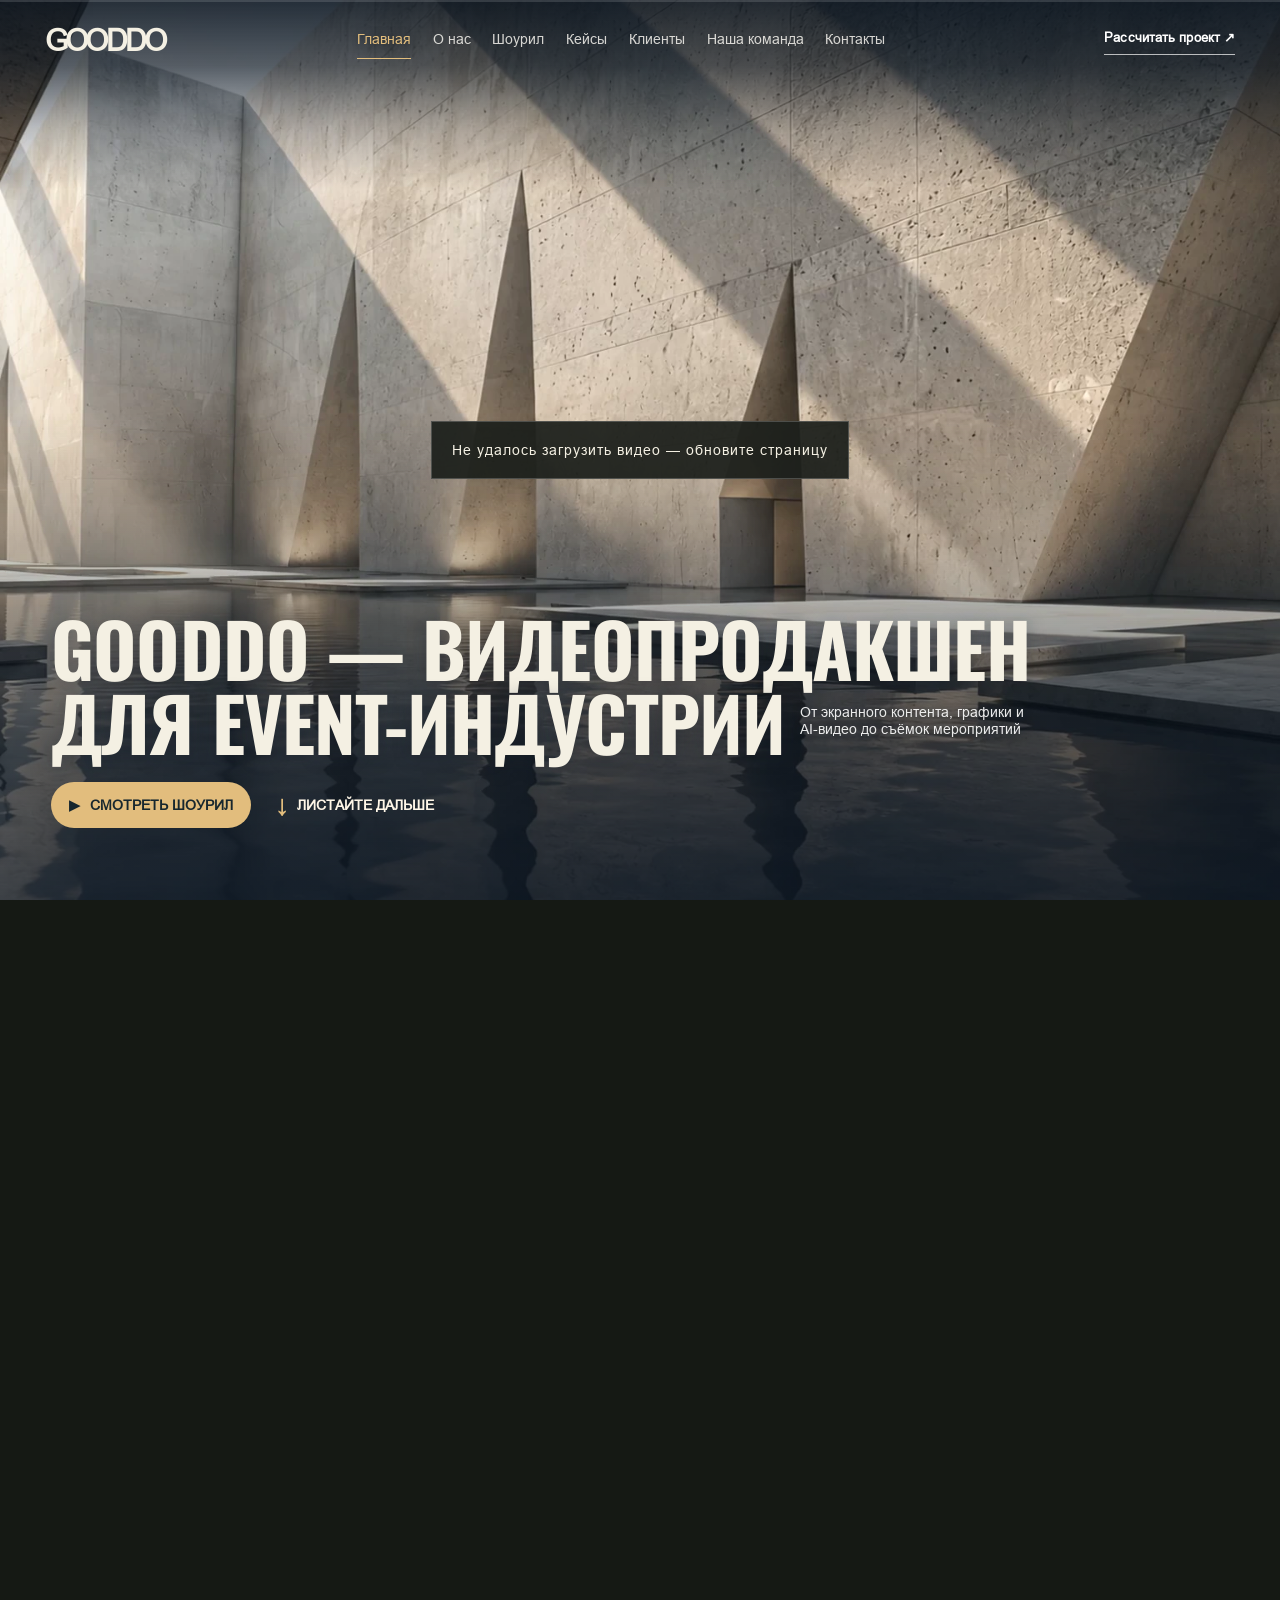
==== commit 313eda64: "Publish v41 typography and mobile case navigation" ====
--- a/index.html
+++ b/index.html
@@ -1,4 +1,4 @@
-<!doctype html><html lang="ru"><head><meta charset="utf-8"><meta name="viewport" content="width=device-width, initial-scale=1"><title>GoodDo — видеопродакшен для event-индустрии</title><link rel="stylesheet" href="site.css?v=36"><link rel="stylesheet" href="final-contact.css?v=30"><link rel="stylesheet" href="gallery-review.css?v=40"><link rel="stylesheet" href="case-review.css?v=38"><link rel="stylesheet" href="team-review.css?v=37"><link rel="stylesheet" href="showreel-review.css?v=37"><link rel="stylesheet" href="reviews-compact.css?v=38-short"><link rel="icon" type="image/png" href="assets/favicon-gd.png">
+<!doctype html><html lang="ru"><head><meta charset="utf-8"><meta name="viewport" content="width=device-width, initial-scale=1"><title>GoodDo — видеопродакшен для event-индустрии</title><link rel="stylesheet" href="site.css?v=36"><link rel="stylesheet" href="final-contact.css?v=30"><link rel="stylesheet" href="gallery-review.css?v=41-layout"><link rel="stylesheet" href="case-review.css?v=38"><link rel="stylesheet" href="team-review.css?v=37"><link rel="stylesheet" href="showreel-review.css?v=37"><link rel="stylesheet" href="reviews-compact.css?v=38-short"><link rel="stylesheet" href="mobile-viewport.css?v=41-height"><link rel="stylesheet" href="cases-touch.css?v=41"><link rel="icon" type="image/png" href="assets/favicon-gd.png">
 
 
 </head><body>
@@ -8,7 +8,7 @@
 <video id="scroll-film" muted playsinline preload="auto" disablepictureinpicture aria-hidden="true"></video>
 <section class="team-room" id="team-room" aria-label="Наша команда" aria-hidden="true" inert></section>
 
-<div class="hero-copy" id="hero-copy"><h1><span>GoodDo — видеопродакшен</span> <span>для event-индустрии</span></h1><p>От экранного контента, графики и AI-видео до съёмок мероприятий</p>
+<div class="hero-copy" id="hero-copy"><div class="hero-title-layout"><h1><span>GoodDo — видеопродакшен</span> <span>для event-индустрии</span></h1><p>От экранного контента, графики и AI-видео до съёмок мероприятий</p></div>
   <div class="hero-actions">
     <button type="button" id="hero-showreel"><span aria-hidden="true">▶</span> Смотреть шоурил</button>
     <button type="button" id="hero-scroll"><span aria-hidden="true">↓</span> Листайте дальше</button>
@@ -108,4 +108,4 @@
 </dialog>
 
 <div class="status" id="status" aria-live="polite"></div><footer>GoodDo</footer>
-<script src="web-media.js"></script><script src="hall-data-full.js?v=28-ordered"></script><script src="case-data-full.js?v=20261119"></script><script src="case-media-update.js?v=20261119"></script><script src="portfolio-ui.js?v=28-clean"></script><script src="showreel-player.js?v=37"></script><script src="hall-walk.js?v=28-ordered"></script><script src="scroll-video-timeline.js?v=31-dive"></script><script src="team-config.js?v=34"></script><script src="team-layer.js?v=35"></script><script src="menu-flight-data.js?v=40"></script><script src="scroll-player.js?v=40"></script><script src="client-content.js?v=38-short"></script><script src="project-forms.js?v=36"></script><script src="v24-navigation.js?v=37"></script></body></html>
+<script src="web-media.js"></script><script src="hall-data-full.js?v=28-ordered"></script><script src="case-data-full.js?v=20261119"></script><script src="case-media-update.js?v=20261119"></script><script src="portfolio-ui.js?v=41"></script><script src="showreel-player.js?v=37"></script><script src="hall-walk.js?v=28-ordered"></script><script src="scroll-video-timeline.js?v=31-dive"></script><script src="team-config.js?v=34"></script><script src="team-layer.js?v=35"></script><script src="menu-flight-data.js?v=40"></script><script src="scroll-player.js?v=41-mobile"></script><script src="client-content.js?v=38-short"></script><script src="project-forms.js?v=36"></script><script src="v24-navigation.js?v=37"></script></body></html>
--- a/gallery-review.css
+++ b/gallery-review.css
@@ -6,15 +6,11 @@
 }
 
 #hero-copy {
-  display: grid;
-  grid-template-columns: minmax(0, 61%) minmax(0, 1fr);
-  align-items: end;
-  column-gap: clamp(14px, 2vw, 36px);
+  display: block;
   text-align: left;
 }
 
 #hero-copy h1 {
-  grid-area: 1 / 1 / 2 / -1;
   max-width: none;
   font-size: clamp(32px, 5.8vw, 96px);
   text-transform: uppercase;
@@ -24,15 +20,52 @@
   display: block;
 }
 
-#hero-copy > p {
-  grid-area: 1 / 2;
+#hero-copy .hero-title-layout > p {
   max-width: 29ch;
-  margin: 0 0 .15em;
+  margin: 14px 0 0;
 }
 
 #hero-copy .hero-actions {
-  grid-column: 1 / -1;
   justify-content: start;
+}
+
+@supports (grid-template-columns: subgrid) {
+  @media (min-width: 761px) and (min-height: 501px) {
+    .hero-title-layout {
+      display: grid;
+      width: max-content;
+      max-width: 100%;
+      grid-template-columns: max-content minmax(0, 1fr);
+      column-gap: clamp(10px, 1.15vw, 18px);
+    }
+
+    #hero-copy h1 {
+      display: grid;
+      grid-area: 1 / 1 / 3 / 3;
+      grid-template-columns: subgrid;
+      grid-template-rows: subgrid;
+      text-wrap: initial;
+    }
+
+    #hero-copy h1 span:first-child {
+      grid-area: 1 / 1 / 2 / 3;
+    }
+
+    #hero-copy h1 span:last-child {
+      grid-area: 2 / 1;
+      align-self: center;
+    }
+
+    #hero-copy .hero-title-layout > p {
+      grid-area: 2 / 2;
+      contain: inline-size;
+      align-self: center;
+      max-width: none;
+      margin: 0;
+      font-size: clamp(12px, 1.08vw, 16px);
+      line-height: 1.28;
+    }
+  }
 }
 
 #hero-copy .hero-actions button,
@@ -47,18 +80,10 @@
 }
 
 @media (max-width: 760px), (max-height: 500px) {
-  #hero-copy {
-    display: block;
-  }
-
   #hero-copy h1 {
     font-size: clamp(26px, 7.8vw, 48px);
     overflow-wrap: anywhere;
     text-wrap: initial;
-  }
-
-  #hero-copy > p {
-    margin-top: 14px;
   }
 
   #story-titles .studio-facts-grid .studio-metric {
@@ -95,7 +120,9 @@
 
 #story-titles .studio-facts-grid .story-title {
   align-items: center;
-  justify-content: center;
+  justify-content: start;
+  min-height: 0;
+  padding: clamp(7px, 1.2svh, 14px) 0 0;
   gap: 10px;
 }
 
@@ -110,7 +137,11 @@
 }
 
 #story-titles .studio-trust {
-  text-align: center;
+  margin-block: clamp(10px, 2.2svh, 20px) 0;
+  padding: 0;
+  font-size: clamp(15px, 1.42vw, 21px);
+  text-align: center;
+  text-wrap: pretty;
 }
 
 #final-scene {
@@ -164,6 +195,7 @@
 
 #glass-scene .showreel-heading {
   margin: 0;
+  text-transform: uppercase;
   color: #fff8eb;
   font: 500 clamp(28px, 4vw, 52px)/1.1 Oswald, sans-serif;
   text-align: center;
--- a/mobile-viewport.css
+++ b/mobile-viewport.css
@@ -0,0 +1,46 @@
+/* Mobile browser chrome changes the visible height while the route stays pinned. */
+@supports (height: 100dvh) {
+  @media (max-width: 960px), (pointer: coarse) {
+    #journey > .stage {
+      height: 100dvh;
+      min-height: 0;
+    }
+
+    #journey #demo {
+      --cases-available-height: calc(100dvh - var(--cases-top-edge) - var(--cases-bottom-edge));
+    }
+  }
+}
+
+/* Put the cover beside its caption when landscape has little vertical room. */
+@media (max-width: 960px) and (max-height: 360px) and (orientation: landscape) {
+  #journey #demo {
+    --cases-heading-reserve: 35px;
+    --cases-landscape-card-height: clamp(56px, calc(100dvh - var(--cases-top-edge) - 130px), 90px);
+    --cases-block-height: calc(var(--cases-heading-reserve) + var(--cases-landscape-card-height) + var(--cases-controls-height));
+  }
+
+  #demo #deck {
+    --case-card-width: min(72vw, 360px);
+    --case-card-height: var(--cases-landscape-card-height);
+    --case-card-center: calc(var(--cases-heading-top) + var(--cases-heading-reserve) + var(--case-card-height) / 2);
+  }
+
+  #demo #deck .art[data-offset="0"] {
+    display: grid;
+    grid-template-columns: minmax(0, 1fr) minmax(0, 1.2fr);
+    height: var(--case-card-height);
+  }
+
+  #demo #deck .art > :is(img, .case-card-cover) {
+    height: 100%;
+    min-height: 0;
+    aspect-ratio: auto;
+    object-fit: cover;
+  }
+
+  #demo #deck .art .card-caption {
+    height: 100%;
+    font-size: 13px;
+  }
+}
--- a/cases-touch.css
+++ b/cases-touch.css
@@ -0,0 +1,15 @@
+#demo #project-cards .art {
+  touch-action: none;
+  -webkit-touch-callout: none;
+  user-select: none;
+}
+
+@media (max-width: 760px), (max-width: 960px) and (max-height: 440px) {
+  #journey #cases-subnav button {
+    min-height: 44px;
+  }
+
+  #journey #demo {
+    --cases-top-edge: calc(var(--route-hud-height, 64px) + 48px);
+  }
+}
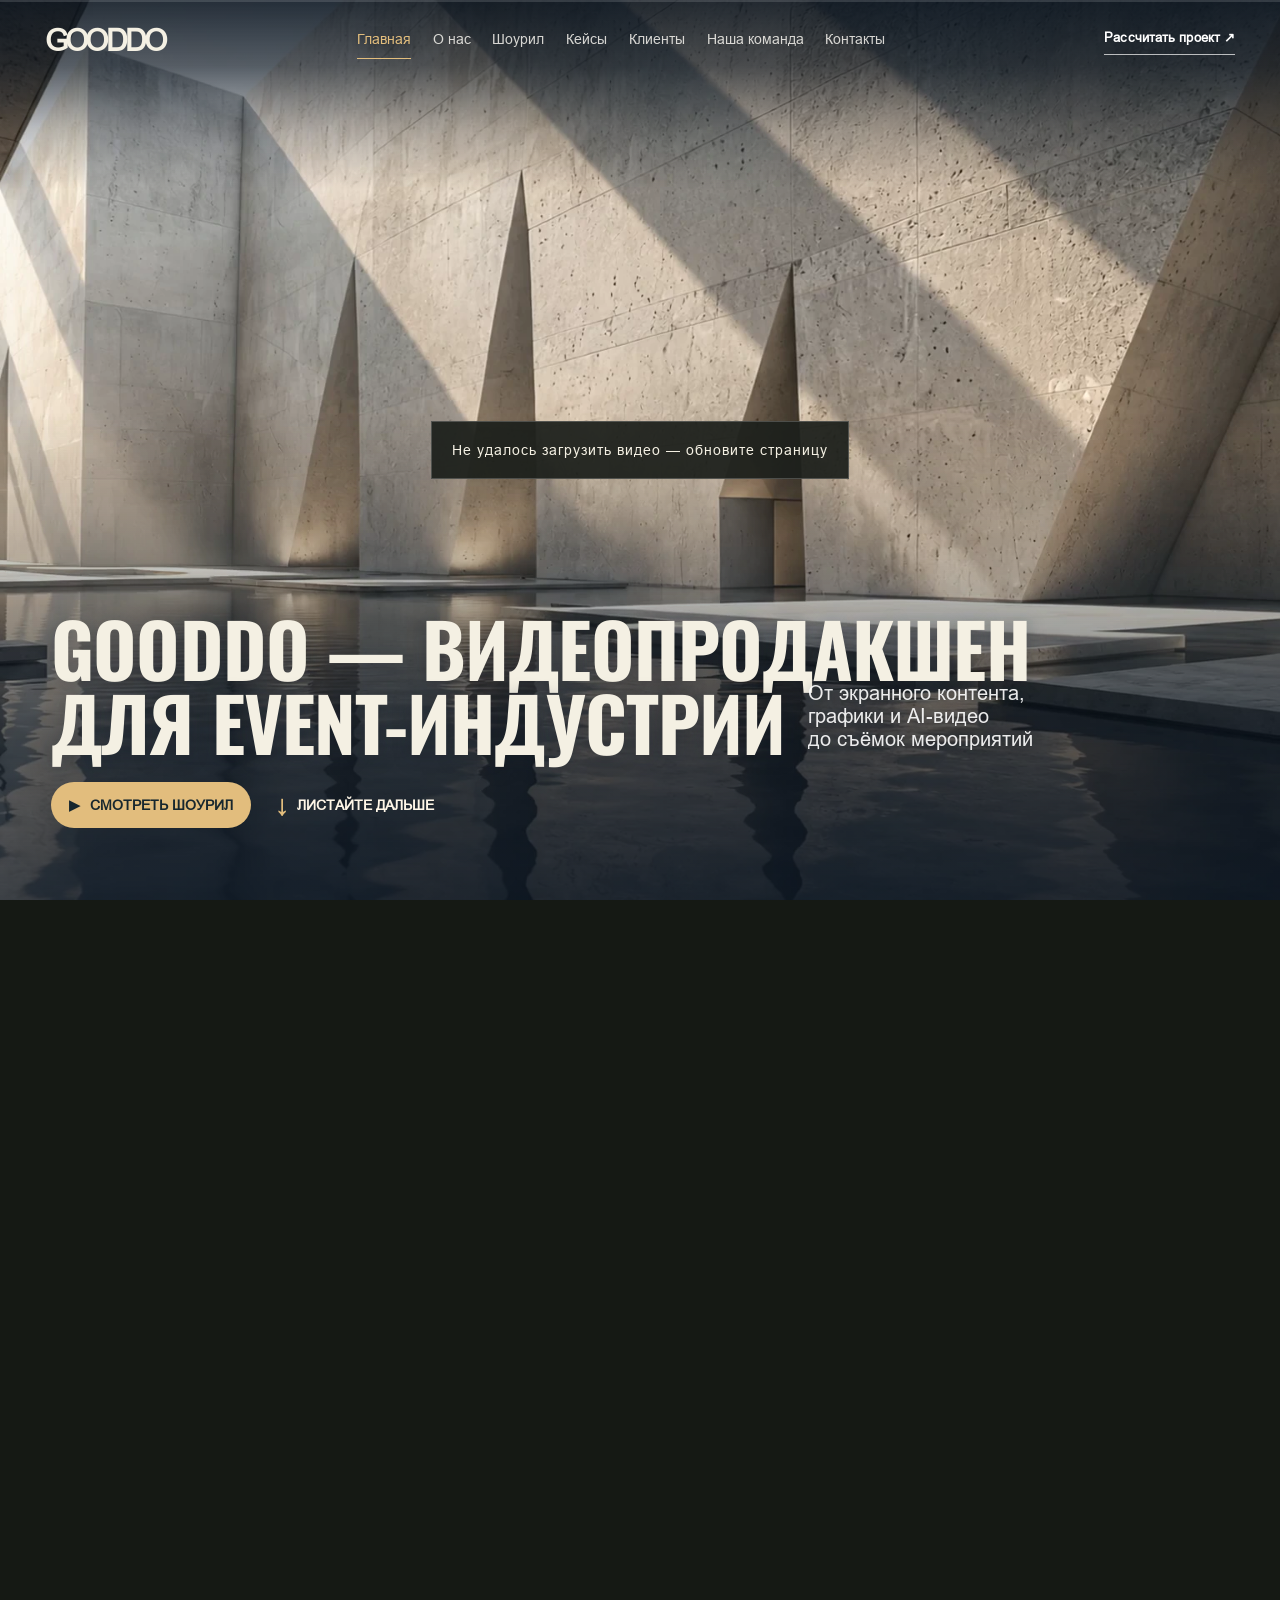
==== commit fac558f4: "Publish GoodDo v46 site refinements" ====
--- a/index.html
+++ b/index.html
@@ -1,32 +1,32 @@
-<!doctype html><html lang="ru"><head><meta charset="utf-8"><meta name="viewport" content="width=device-width, initial-scale=1"><title>GoodDo — видеопродакшен для event-индустрии</title><link rel="stylesheet" href="site.css?v=36"><link rel="stylesheet" href="final-contact.css?v=30"><link rel="stylesheet" href="gallery-review.css?v=41-layout"><link rel="stylesheet" href="case-review.css?v=38"><link rel="stylesheet" href="team-review.css?v=37"><link rel="stylesheet" href="showreel-review.css?v=37"><link rel="stylesheet" href="reviews-compact.css?v=38-short"><link rel="stylesheet" href="mobile-viewport.css?v=41-height"><link rel="stylesheet" href="cases-touch.css?v=41"><link rel="icon" type="image/png" href="assets/favicon-gd.png">
+<!doctype html><html lang="ru"><head><meta charset="utf-8"><meta name="viewport" content="width=device-width, initial-scale=1"><title>GoodDo — видеопродакшен для event-индустрии</title><link rel="stylesheet" href="site.css?v=42"><link rel="stylesheet" href="final-contact.css?v=30"><link rel="stylesheet" href="gallery-review.css?v=46"><link rel="stylesheet" href="case-review.css?v=43-native"><link rel="stylesheet" href="team-review.css?v=37"><link rel="stylesheet" href="showreel-review.css?v=37"><link rel="stylesheet" href="reviews-compact.css?v=38-short"><link rel="stylesheet" href="mobile-viewport.css?v=41-height"><link rel="stylesheet" href="cases-touch.css?v=41"><link rel="icon" type="image/png" href="assets/favicon-gd.png">
 
 
-</head><body>
-
-<main id="journey" aria-label="Путешествие по галерее GoodDo">
-<div class="stage">
-<video id="scroll-film" muted playsinline preload="auto" disablepictureinpicture aria-hidden="true"></video>
-<section class="team-room" id="team-room" aria-label="Наша команда" aria-hidden="true" inert></section>
-
-<div class="hero-copy" id="hero-copy"><div class="hero-title-layout"><h1><span>GoodDo — видеопродакшен</span> <span>для event-индустрии</span></h1><p>От экранного контента, графики и AI-видео до съёмок мероприятий</p></div>
+</head><body>
+
+<main id="journey" aria-label="Путешествие по галерее GoodDo">
+<div class="stage">
+<video id="scroll-film" muted playsinline preload="auto" disablepictureinpicture aria-hidden="true"></video>
+<section class="team-room" id="team-room" aria-label="Наша команда" aria-hidden="true" inert></section>
+
+<div class="hero-copy" id="hero-copy"><div class="hero-title-layout"><h1><span>GoodDo — видеопродакшен</span> <span>для event-индустрии</span></h1><p><span>От экранного контента,</span> <span>графики и AI-видео</span> <span>до съёмок мероприятий</span></p></div>
   <div class="hero-actions">
     <button type="button" id="hero-showreel"><span aria-hidden="true">▶</span> Смотреть шоурил</button>
     <button type="button" id="hero-scroll"><span aria-hidden="true">↓</span> Листайте дальше</button>
   </div>
-</div>
+</div>
 <section class="story-titles" id="story-titles" aria-label="О нас" aria-hidden="true" inert>
   <div class="studio-summary" data-route-scroll tabindex="0">
     <h2 class="studio-summary-heading">О нас</h2>
     <div class="studio-facts-grid">
-      <article class="story-title"><strong class="studio-metric">13 лет</strong><p>В ивенте и digital</p></article>
+      <article class="story-title"><strong class="studio-metric">13 ле<span class="metric-letter-gap">т</span></strong><p>В ивенте и digital</p></article>
       <article class="story-title"><strong class="studio-metric">1000+</strong><p>Реализованных кейсов</p></article>
       <article class="story-title"><strong class="studio-metric">95%</strong><p>Клиентов приходят по рекомендации</p></article>
     </div>
-    <p class="studio-trust">Нам доверяют ведущие event-агентства, крупные бренды и банки России. Ценят за качество, надёжность и умение работать с высокими требованиями.</p>
+    <p class="studio-trust">Нам доверяют ведущие event-агентства, крупные бренды и банки России. Ценят за качество, надёжность и умение работать с высокими требованиями</p>
   </div>
-</section>
-<div class="services-copy" id="services-copy"><h2>От идеи до эфира</h2><p>Находим форму под задачу — снимаем, создаём графику и AI-визуалы, показываем события вживую</p><ul><li>ИИ-ВИДЕО</li><li>ПОСТАНОВКА</li><li>РЕПОРТАЖ</li><li>ГРАФИКА И 3D</li><li>ШОУ И ТРАНСЛЯЦИИ</li></ul></div>
-<div id="loading" role="status">ГОТОВИМ ГАЛЕРЕЮ</div>
+</section>
+<div class="services-copy" id="services-copy"><h2>От идеи до эфира</h2><p>Находим форму под задачу — снимаем, создаём графику и AI-визуалы, показываем события вживую</p><ul><li>ИИ-ВИДЕО</li><li>ПОСТАНОВКА</li><li>РЕПОРТАЖ</li><li>ГРАФИКА И 3D</li><li>ШОУ И ТРАНСЛЯЦИИ</li></ul></div>
+<div id="loading" role="status">ГОТОВИМ ГАЛЕРЕЮ</div>
 <section class="glass-scene" id="glass-scene" aria-label="Шоурил GoodDo" inert aria-hidden="true">
 <h2 class="showreel-heading">Шоурил</h2>
 <div class="gd-player glass-shell" id="glass-shell" tabindex="-1">
@@ -49,13 +49,13 @@
 <button class="gd-btn" id="reel-pip" type="button" aria-label="Картинка в картинке"><svg viewBox="0 0 24 24" aria-hidden="true" focusable="false"><rect x="3" y="5" width="18" height="14" rx="2" fill="none" stroke="currentColor" stroke-width="1.7"/><rect x="12" y="11.5" width="7" height="5.5" rx="1" fill="currentColor"/></svg></button>
 <button class="gd-btn" id="reel-expand" type="button" aria-label="Развернуть шоурил"><svg viewBox="0 0 24 24" aria-hidden="true" focusable="false"><path class="gd-fs-in" d="M4 9V4h5M15 4h5v5M20 15v5h-5M9 20H4v-5" fill="none" stroke="currentColor" stroke-width="1.8" stroke-linecap="round" stroke-linejoin="round"/><path class="gd-fs-out" d="M9 4v5H4M20 9h-5V4M15 20v-5h5M4 15h5v5" fill="none" stroke="currentColor" stroke-width="1.8" stroke-linecap="round" stroke-linejoin="round"/></svg></button>
 </div></div>
-</div></div></section>
-<section class="demo" id="demo" inert aria-hidden="true" aria-label="Контент для ивентов">
-  <div class="portfolio-room" aria-hidden="true"><img class="walk-frame" src="assets/ai-hall-walk/01-entry.webp" alt="" decoding="async" hidden><img class="walk-frame" src="assets/ai-hall-walk/02-forward.webp" alt="" decoding="async" hidden><img class="walk-frame" src="assets/ai-hall-walk/03-artwork.webp" alt="" decoding="async" hidden><img class="walk-frame" src="assets/ai-hall-walk/04-exit.webp" alt="" decoding="async" hidden><img class="walk-frame" src="assets/events-hall-walk/01-entry.webp" alt="" decoding="async" hidden><img class="walk-frame" src="assets/events-hall-walk/02-forward.webp" alt="" decoding="async" hidden><img class="walk-frame" src="assets/events-hall-walk/03-artwork.webp" alt="" decoding="async" hidden><img class="walk-frame" src="assets/events-hall-walk/04-exit.webp" alt="" decoding="async" hidden><img class="walk-frame" src="assets/reportage-hall-walk/01-entry.webp" alt="" decoding="async" hidden><img class="walk-frame" src="assets/reportage-hall-walk/02-forward.webp" alt="" decoding="async" hidden><img class="walk-frame" src="assets/reportage-hall-walk/03-artwork.webp" alt="" decoding="async" hidden><img class="walk-frame" src="assets/reportage-hall-walk/04-exit.webp" alt="" decoding="async" hidden><img class="walk-frame" src="assets/hall-concepts/05-shows-broadcasts.webp" alt="" decoding="async" hidden></div>
-  <div class="demo-head"><div><p class="gallery-kicker">НИЖНИЙ УРОВЕНЬ / ЗАЛ 01</p><h3 id="deck-heading">Контент для ивентов</h3></div><div class="gallery-actions"><button class="return" data-walk=".64" id="walk-to-art">К работам ↗</button></div></div>
-  
-  <div class="deck" id="deck">
-    <div class="project-cards" id="project-cards" role="group" aria-label="Карусель проектов"></div>
+</div></div></section>
+<section class="demo" id="demo" inert aria-hidden="true" aria-label="Контент для ивентов">
+  <div class="portfolio-room" aria-hidden="true"><img class="walk-frame" src="assets/ai-hall-walk/01-entry.webp" alt="" decoding="async" hidden><img class="walk-frame" src="assets/ai-hall-walk/02-forward.webp" alt="" decoding="async" hidden><img class="walk-frame" src="assets/ai-hall-walk/03-artwork.webp" alt="" decoding="async" hidden><img class="walk-frame" src="assets/ai-hall-walk/04-exit.webp" alt="" decoding="async" hidden><img class="walk-frame" src="assets/events-hall-walk/01-entry.webp" alt="" decoding="async" hidden><img class="walk-frame" src="assets/events-hall-walk/02-forward.webp" alt="" decoding="async" hidden><img class="walk-frame" src="assets/events-hall-walk/03-artwork.webp" alt="" decoding="async" hidden><img class="walk-frame" src="assets/events-hall-walk/04-exit.webp" alt="" decoding="async" hidden><img class="walk-frame" src="assets/reportage-hall-walk/01-entry.webp" alt="" decoding="async" hidden><img class="walk-frame" src="assets/reportage-hall-walk/02-forward.webp" alt="" decoding="async" hidden><img class="walk-frame" src="assets/reportage-hall-walk/03-artwork.webp" alt="" decoding="async" hidden><img class="walk-frame" src="assets/reportage-hall-walk/04-exit.webp" alt="" decoding="async" hidden><img class="walk-frame" src="assets/hall-concepts/05-shows-broadcasts.webp" alt="" decoding="async" hidden></div>
+  <div class="demo-head"><div><p class="gallery-kicker">НИЖНИЙ УРОВЕНЬ / ЗАЛ 01</p><h3 id="deck-heading">Контент для ивентов</h3></div><div class="gallery-actions"><button class="return" data-walk=".64" id="walk-to-art">К работам ↗</button></div></div>
+
+  <div class="deck" id="deck">
+    <div class="project-cards" id="project-cards" role="group" aria-label="Карусель проектов"></div>
     <div class="carousel-meta">
       <div class="carousel-navigation" role="group" aria-label="Управление каруселью">
         <button class="carousel-control" id="carousel-prev" type="button" aria-label="Предыдущий проект">‹</button>
@@ -65,47 +65,49 @@
       </div>
       <p id="walk-instruction">Графика для сцены, экранов, инсталляций и презентаций</p>
     </div>
-  </div>
-  <p class="demo-hint" id="hint">Листайте работы · Нажмите для просмотра · Прокрутите к следующему залу</p>
-</section>
-<div class="level-transition" id="level-transition" aria-hidden="true"><div class="concrete-slab" id="concrete-slab"></div></div>
+  </div>
+  <p class="demo-hint" id="hint">Листайте работы · Нажмите для просмотра · Прокрутите к следующему залу</p>
+</section>
+<div class="level-transition" id="level-transition" aria-hidden="true"><div class="concrete-slab" id="concrete-slab"></div></div>
 <section class="final-scene" id="final-scene" aria-label="Контакты GoodDo" inert aria-hidden="true"><div class="final-contact-viewport" data-route-scroll><div class="final-content"><h2>Сделаем ваш проект заметным</h2><p>От первой идеи до последнего кадра — найдём решение под вашу задачу</p><div class="final-actions"><a href="mailto:gooddoprod@gmail.com?subject=GoodDo%20%E2%80%94%20%D1%80%D0%B0%D1%81%D1%81%D1%87%D0%B8%D1%82%D0%B0%D1%82%D1%8C%20%D0%BF%D1%80%D0%BE%D0%B5%D0%BA%D1%82">Рассчитать проект ↗</a><a href="tel:+79254082554">Позвонить ↗</a></div><div class="final-contact"><a href="mailto:gooddoprod@gmail.com">gooddoprod@gmail.com</a><a href="https://t.me/ramil_arifullov" target="_blank" rel="noopener noreferrer">Telegram · Рамиль Арифуллов</a><span>Москва · работаем по всей России</span></div></div></div></section>
-
-<div class="route-hud">
-<a class="route-brand" href="https://gooddo.ru/" target="_blank" rel="noopener noreferrer" aria-label="Основной сайт GoodDo">GOODDO</a>
-<nav class="route-nav" aria-label="Разделы галереи">
-<button type="button" data-progress="0" aria-current="step">Главная</button>
-<button type="button" data-progress=".12">О нас</button>
-<button type="button" data-progress=".367">Шоурил</button>
-<button type="button" id="cases-nav-trigger" data-progress=".55" aria-controls="cases-subnav" aria-expanded="false">Кейсы</button>
-<button type="button" data-route="clients">Клиенты</button>
-<button type="button" data-progress=".85">Наша команда</button>
-<button type="button" data-progress=".93">Контакты</button>
-</nav>
+
+<div class="route-hud">
+<a class="route-brand" href="https://gooddo.ru/" target="_blank" rel="noopener noreferrer" aria-label="Основной сайт GoodDo">GOODDO</a>
+<nav class="route-nav" aria-label="Разделы галереи">
+<button type="button" data-progress="0" aria-current="step">Главная</button>
+<button type="button" data-progress=".12">О нас</button>
+<button type="button" data-progress=".367">Шоурил</button>
+<button type="button" id="cases-nav-trigger" data-progress=".55" aria-controls="cases-subnav" aria-expanded="false">Кейсы</button>
+<button type="button" data-route="clients">Клиенты</button>
+<button type="button" data-progress=".85">Наша команда</button>
+<button type="button" data-progress=".93">Контакты</button>
+</nav>
 <nav id="cases-subnav" class="cases-subnav" aria-label="Категории кейсов" hidden>
   <button type="button" data-hall="0" aria-label="Контент для ивентов"><span>Контент для ивентов</span><span class="hall-short-label">Ивент-контент</span></button>
   <button type="button" data-hall="1" aria-label="Графика и ИИ-видео"><span>Графика и ИИ-видео</span><span class="hall-short-label">Графика и ИИ</span></button>
   <button type="button" data-hall="2" aria-label="Постановочная съёмка"><span>Постановочная съёмка</span><span class="hall-short-label">Постановка</span></button>
   <button type="button" data-hall="3" aria-label="Репортажная съёмка ивентов"><span>Репортажная съёмка ивентов</span><span class="hall-short-label">Репортаж</span></button>
-</nav>
-<a class="route-contact" href="mailto:gooddoprod@gmail.com?subject=GoodDo%20%E2%80%94%20%D1%80%D0%B0%D1%81%D1%81%D1%87%D0%B8%D1%82%D0%B0%D1%82%D1%8C%20%D0%BF%D1%80%D0%BE%D0%B5%D0%BA%D1%82">Рассчитать проект ↗</a></div>
-<div class="progress-track" aria-hidden="true"><div id="journey-progress"></div></div>
-</div></main>
-<dialog id="project" aria-labelledby="project-title">
-  <button class="modal-close" id="close" aria-label="Закрыть проект">×</button>
+</nav>
+<a class="route-contact" href="mailto:gooddoprod@gmail.com?subject=GoodDo%20%E2%80%94%20%D1%80%D0%B0%D1%81%D1%81%D1%87%D0%B8%D1%82%D0%B0%D1%82%D1%8C%20%D0%BF%D1%80%D0%BE%D0%B5%D0%BA%D1%82">Рассчитать проект ↗</a></div>
+<div class="progress-track" aria-hidden="true"><div id="journey-progress"></div></div>
+</div></main>
+<dialog id="project" aria-labelledby="project-title">
+  <button class="modal-close" id="close" aria-label="Закрыть проект">×</button>
   <div class="project-layout">
-    <div class="project-media" id="project-media"><video id="project-video" controls playsinline preload="none"></video><img id="project-poster" hidden alt=""><a class="project-watch" id="project-watch" href="#" target="_blank" rel="noopener noreferrer" hidden>Смотреть видео на Яндекс Диске ↗</a><div class="project-media-caption"><span>GOODDO / КЕЙС</span><span id="project-media-label"></span></div></div>
+    <div class="project-media" id="project-media"><div class="gd-player project-player" id="case-player" tabindex="-1"><div class="gd-screen"><video class="gd-video" id="project-video" controls playsinline preload="metadata" aria-label="Видео кейса"></video></div><div class="sr" id="case-player-status" aria-live="polite"></div></div><img id="project-poster" hidden alt=""><a class="project-watch" id="project-watch" href="#" target="_blank" rel="noopener noreferrer" hidden>Смотреть видео на Яндекс Диске ↗</a></div>
     <div class="project-copy">
-      <div class="eyebrow" id="project-index"></div>
-      <h3 id="project-title"></h3>
-      <p id="project-desc"></p>
-      <div id="project-story"></div>
+      <div class="project-details">
+        <div class="eyebrow" id="project-index"></div>
+        <h3 id="project-title"></h3>
+        <p id="project-desc"></p>
+        <div id="project-story"></div>
+      </div>
       <span class="project-tag"></span>
       <button class="project-source" id="project-source" type="button">Рассчитать проект ↗</button>
-    </div>
-  </div>
-  <div class="project-nav"><button id="prev">← Предыдущий</button><span id="project-count">01 / 03</span><button id="next">Следующий →</button></div>
-</dialog>
-
-<div class="status" id="status" aria-live="polite"></div><footer>GoodDo</footer>
-<script src="web-media.js"></script><script src="hall-data-full.js?v=28-ordered"></script><script src="case-data-full.js?v=20261119"></script><script src="case-media-update.js?v=20261119"></script><script src="portfolio-ui.js?v=41"></script><script src="showreel-player.js?v=37"></script><script src="hall-walk.js?v=28-ordered"></script><script src="scroll-video-timeline.js?v=31-dive"></script><script src="team-config.js?v=34"></script><script src="team-layer.js?v=35"></script><script src="menu-flight-data.js?v=40"></script><script src="scroll-player.js?v=41-mobile"></script><script src="client-content.js?v=38-short"></script><script src="project-forms.js?v=36"></script><script src="v24-navigation.js?v=37"></script></body></html>
+    </div>
+  </div>
+  <div class="project-nav"><button id="prev">← Предыдущий</button><span id="project-count">01 / 03</span><button id="next">Следующий →</button></div>
+</dialog>
+
+<div class="status" id="status" aria-live="polite"></div><footer>GoodDo</footer>
+<script src="web-media.js"></script><script src="hall-data-full.js?v=28-ordered"></script><script src="case-data-full.js?v=20261119"></script><script src="case-media-update.js?v=43"></script><script src="showreel-player.js?v=43-ratio"></script><script src="portfolio-ui.js?v=43-ratio"></script><script src="hall-walk.js?v=28-ordered"></script><script src="scroll-video-timeline.js?v=31-dive"></script><script src="team-config.js?v=34"></script><script src="team-layer.js?v=35"></script><script src="menu-flight-data.js?v=40"></script><script src="scroll-player.js?v=41-mobile"></script><script src="client-content.js?v=38-short"></script><script src="project-forms.js?v=36"></script><script src="v24-navigation.js?v=37"></script></body></html>
--- a/site.css
+++ b/site.css
@@ -1,315 +1,315 @@
 /* Основные стили */
-@font-face{font-family:Oswald;src:url('assets/oswald-bold.ttf')}@font-face{font-family:Arial;src:url('assets/arial.ttf')}
-*{box-sizing:border-box}html{scroll-behavior:smooth}body{margin:0;background:#1d211c;color:#f4f0e3;font:16px Arial,sans-serif}button,a{color:inherit}button{cursor:pointer;font:inherit}button:focus-visible,a:focus-visible{outline:2px solid #f4f0e3;outline-offset:5px}header{padding:25px 4vw;border-bottom:1px solid #fff3;display:flex;align-items:center;justify-content:space-between;gap:20px}.wordmark{font-weight:bold;font-size:28px;letter-spacing:-2px}.eyebrow{font-size:12px;letter-spacing:2px;text-transform:uppercase}.intro{max-width:1500px;margin:auto;padding:50px 4vw 24px}.intro h1{font:clamp(32px,4vw,62px)/1.2 Oswald,sans-serif;margin:14px 0 20px}.intro p{max-width:900px;line-height:1.7;color:#d4d2c5}.jump{display:inline-block;margin:10px 20px 15px 0;text-decoration:none;border-bottom:1px solid #aaa;padding-bottom:6px}.film{width:92%;max-width:1500px;display:block;margin:0 auto 25px;aspect-ratio:16/9;background:#131611;border:1px solid #fff2}.meta{max-width:1500px;margin:0 auto;padding:0 4vw 40px;display:flex;gap:20px;justify-content:space-between;color:#b8bcae;font-size:13px}.section-title{max-width:1500px;margin:auto;padding:45px 4vw 25px}.section-title h2{font:42px Oswald,sans-serif;margin:0 0 12px}.section-title p{color:#c9ccbf;line-height:1.6}.demo{position:relative;height:760px;margin:0 4vw 60px;overflow:hidden;background:linear-gradient(#10190b65,#10190b80),url('assets/gallery.webp') center/cover;perspective:1400px;border:1px solid #fff3}.demo:before{content:'';position:absolute;inset:0;background:#11180c;opacity:0;transition:opacity .8s}.demo.expanded:before{opacity:.38}.demo-head{position:absolute;top:25px;left:30px;right:30px;display:flex;justify-content:space-between;align-items:center;z-index:2}.demo-head h3{font:26px Oswald,sans-serif;margin:0}.demo-hint{position:absolute;bottom:27px;left:0;right:0;text-align:center;font-size:14px;letter-spacing:1px}.deck{position:absolute;inset:0}.art{position:absolute;left:calc(50% - 180px);top:calc(50% - 110px);width:360px;height:220px;padding:7px;border:0;background:linear-gradient(130deg,#b7a276,#4e4232,#a58b65);box-shadow:0 18px 55px #10150b90;transform:scale(1.65);transition:transform .85s cubic-bezier(.2,.8,.2,1),opacity .45s;opacity:0;text-align:left}.art img{width:100%;height:100%;object-fit:cover}.art:after{content:'';position:absolute;inset:55% 7px 7px;background:linear-gradient(transparent,#111c)}.art span{position:absolute;left:20px;right:20px;bottom:20px;font:21px Oswald,sans-serif;z-index:1}.art small{position:absolute;left:16px;top:16px;z-index:1;font:10px Arial,sans-serif;padding:5px;background:#10180fc0;letter-spacing:1px}.art.front{opacity:1;z-index:4}.expanded .art{opacity:1}.expanded .art:nth-child(1){transform:translate(-230px,-145px) rotateY(-7deg) rotate(-2deg)}.expanded .art:nth-child(2){transform:translate(230px,-130px) rotateY(7deg) rotate(2deg);transition-delay:.065s}.expanded .art:nth-child(3){transform:translate(-220px,125px) rotateY(5deg) rotate(-2deg);transition-delay:.13s}.expanded .art:nth-child(4){transform:translate(225px,130px) rotateY(-5deg) rotate(2deg);transition-delay:.195s}.art:hover{filter:brightness(1.09)}.return{border:1px solid #fff5;background:#1a211c80;padding:12px 18px;font-size:12px;letter-spacing:.5px}.return[hidden]{display:none}
-dialog{border:1px solid #6d7565;background:#1d231eee;color:#f4f0e3;width:min(1500px,96vw);max-width:none;padding:70px 35px 40px;box-shadow:0 30px 120px #0009}dialog::backdrop{background:#0c110bba;backdrop-filter:blur(5px)}.modal-close{position:absolute;right:24px;top:12px;border:0;background:none;font-size:42px}.project-layout{display:grid;grid-template-columns:200px minmax(0,1fr) 210px;align-items:center;gap:28px}.project-layout h3{font:34px/1.2 Oswald,sans-serif}.project-layout p{font-size:15px;line-height:1.6}.project-layout video{width:100%;aspect-ratio:16/9;background:#121611}.project-note{font-size:12px!important;color:#bfc6b7;text-align:center}.project-nav{display:flex;justify-content:space-between;margin-top:25px;gap:12px}.project-nav button{background:none;border:1px solid #fff4;padding:10px 15px}.status{font-size:12px;color:#bbc1b3;padding:20px 4vw}footer{padding:30px 4vw;border-top:1px solid #fff2;color:#b6bcae;font-size:13px}.sr{position:absolute;width:1px;height:1px;overflow:hidden;clip-path:inset(50%)}
-@media(max-width:900px){.project-layout{grid-template-columns:1fr}.project-layout aside:last-child{display:none}.project-layout h3{margin:10px 0}.project-layout p{margin:10px 0}.demo{height:650px}.art{width:280px;height:172px;left:calc(50% - 140px);top:calc(50% - 86px)}.expanded .art:nth-child(1){transform:translate(-160px,-120px)}.expanded .art:nth-child(2){transform:translate(160px,-120px)}.expanded .art:nth-child(3){transform:translate(-160px,100px)}.expanded .art:nth-child(4){transform:translate(160px,100px)}}
-@media(max-width:620px){header .eyebrow{font-size:10px}.intro{padding-top:28px}.intro h1{font-size:38px}.meta{flex-direction:column;gap:8px}.section-title h2{font-size:32px}.demo{height:570px;margin:0 12px 30px}.demo-head{left:18px;right:18px;align-items:start}.demo-head h3{font-size:21px}.return{font-size:10px;padding:9px}.art{width:42%;height:145px;left:29%;top:calc(50% - 72px);transform:scale(1.7)}.art span{font-size:16px;left:13px;bottom:15px}.expanded .art:nth-child(1){transform:translate(-56%,-110px)}.expanded .art:nth-child(2){transform:translate(56%,-110px)}.expanded .art:nth-child(3){transform:translate(-56%,75px)}.expanded .art:nth-child(4){transform:translate(56%,75px)}.demo-hint{font-size:11px;padding:0 15px}dialog{padding:50px 20px 25px}.project-layout{gap:12px}.project-nav button{font-size:12px}.project-layout aside p{display:none}}
-@keyframes side-in-left{from{opacity:0;transform:translateX(-35px)}to{opacity:1;transform:translateX(0)}}@keyframes side-in-right{from{opacity:0;transform:translateX(35px)}to{opacity:1;transform:translateX(0)}}@keyframes player-in{from{opacity:0;transform:scale(.94)}to{opacity:1;transform:scale(1)}}dialog[open] .project-layout>aside:first-child{animation:side-in-left .65s .15s both}dialog[open] .project-layout>aside:last-child{animation:side-in-right .65s .22s both}dialog[open] .project-layout>div{animation:player-in .55s both}@media(prefers-reduced-motion:reduce){dialog[open] .project-layout>*{animation:none!important}html{scroll-behavior:auto}.art,.demo:before{transition:none}}
-
-/* One continuous scroll journey, with the portfolio in the same pinned stage */
-html{scroll-behavior:auto;scrollbar-width:thin;scrollbar-color:#c1b293 #20241e}
-body{background:#151914;overflow-x:clip}
-#journey{height:1200svh;position:relative}
-.stage{position:sticky;top:0;height:100svh;min-height:320px;overflow:clip;background:#151914}
-.stage::before{content:'';position:absolute;inset:0;background:linear-gradient(#13170fcc,#13170fcc),url('assets/gallery.webp') center/cover}
-#scroll-film{position:absolute;inset:0;width:100%;height:100%;object-fit:contain;pointer-events:none;visibility:hidden}
-#scroll-film.ready{visibility:visible}
-#loading{position:absolute;z-index:5;left:50%;top:50%;transform:translate(-50%,-50%);font-size:14px;letter-spacing:1px;text-align:center;padding:20px;background:#1d211cef;border:1px solid #fff3}
-#loading[hidden]{display:none}
-.route-hud{position:absolute;z-index:8;bottom:0;left:0;right:0;display:flex;align-items:center;justify-content:space-between;gap:20px;padding:38px 3vw 20px;background:linear-gradient(transparent,#111810e8);pointer-events:none}
-.route-hud>*{pointer-events:auto}
-.route-nav{display:flex;gap:6px}
-.route-nav button{border:1px solid #f4f0e330;background:#141b1480;color:#f4f0e3;padding:10px 16px;font-size:11px;letter-spacing:.5px;backdrop-filter:blur(8px)}
-.route-nav button[aria-current=step]{background:#f4f0e3;color:#1d211c;border-color:#f4f0e3}
-.progress-track{position:absolute;bottom:0;left:0;right:0;height:3px;background:#fff2;z-index:10}
-#journey-progress{height:100%;background:#f4f0e3;transform:scaleX(0);transform-origin:left}
-.demo{position:absolute;inset:0;width:100%;height:100%!important;margin:0!important;border:0;opacity:0;will-change:transform,opacity;overflow:clip}
-.demo-head{top:28px;left:3vw;right:3vw}
-.demo-hint{bottom:95px}
-.status{position:absolute;width:1px;height:1px;padding:0;overflow:hidden;clip-path:inset(50%)}
-footer{display:none}
-@media(max-width:760px){
-  #journey{height:1100svh}
-  .route-hud{display:block;padding:30px 18px 18px}
-  .route-nav{display:grid;grid-template-columns:repeat(4,1fr);gap:4px}
-  .route-nav button{font-size:9px;padding:11px 4px}
-  .demo-head{top:26px;left:18px;right:18px}
-  .demo-hint{bottom:118px}
-}
-@media(max-height:600px) and (min-width:621px){
-  .art{width:240px;height:145px;left:calc(50% - 120px);top:calc(50% - 72px)}
-  .expanded .art:nth-child(1){transform:translate(-155px,-95px)}
-  .expanded .art:nth-child(2){transform:translate(155px,-95px)}
-  .expanded .art:nth-child(3){transform:translate(-155px,65px)}
-  .expanded .art:nth-child(4){transform:translate(155px,65px)}
-  .demo-hint{bottom:58px}.route-hud{padding-bottom:12px}
-}
-.glass-scene{position:absolute;inset:0;z-index:2;display:flex;align-items:center;justify-content:center;perspective:1600px;pointer-events:none;opacity:0}
-.glass-shell{width:min(68vw,1000px,calc((100svh - 280px)*1.7778));padding:16px;border-radius:28px;border:1px solid #ffffffe0;background:linear-gradient(135deg,#ffffff4f,#ffffff12 36%,#f3e5d526 68%,#ffffff4d);box-shadow:0 35px 75px -20px #1a1b1e80,0 8px 22px #1112,inset 0 1px 1px #fff,inset 0 -1px 1px #fff7;backdrop-filter:blur(18px) saturate(1.15);-webkit-backdrop-filter:blur(18px) saturate(1.15);position:relative;pointer-events:auto;will-change:transform;isolation:isolate}
-.glass-shell::before{content:'';position:absolute;inset:1px;border-radius:26px;background:linear-gradient(118deg,#fff3,transparent 23%,transparent 71%,#fff2);pointer-events:none;z-index:-1}
-.glass-picture{position:relative;aspect-ratio:16/9;overflow:hidden;border-radius:15px;background:#121811;box-shadow:0 0 0 1px #fff4}
-#showreel-video{display:block;width:100%;height:100%;object-fit:cover}
-.glass-play{position:absolute;left:50%;top:50%;transform:translate(-50%,-50%);width:72px;height:72px;border-radius:50%;border:1px solid #fffb;color:#fff;background:#ffffff24;backdrop-filter:blur(12px);font-size:23px;box-shadow:inset 0 1px #fff8,0 7px 30px #1114;transition:opacity .2s,background .2s}
-.glass-play:hover{background:#ffffff4d}
-.glass-shell.is-playing .glass-play{opacity:0;pointer-events:none}
-.glass-caption{display:flex;align-items:center;justify-content:space-between;gap:15px;padding:15px 5px 5px;color:#fff;text-shadow:0 1px 8px #0007}
-.glass-title{font:22px/1 Oswald,sans-serif;letter-spacing:1px;margin:0 0 7px}
-.glass-subtitle{font:10px Arial,sans-serif;letter-spacing:1px;margin:0;color:#fffe}
-.glass-actions{display:flex;align-items:center;gap:8px}
-.glass-control{width:40px;height:40px;border-radius:50%;background:#ffffff18;border:1px solid #fff8;font-size:17px;color:#fff;display:grid;place-items:center}
-.glass-control:hover{background:#ffffff38}
-.glass-time{font-size:11px;font-variant-numeric:tabular-nums;min-width:32px;text-align:center;color:#fff}
-.glass-seek{display:block;width:calc(100% - 10px);height:12px;margin:9px 5px 0;accent-color:#fff;cursor:pointer}
-.glass-shell:fullscreen{width:100vw;height:100dvh;max-width:none;border:0;border-radius:0;background:#121611;display:flex;flex-direction:column;justify-content:center;padding:24px;transform:none!important}
-.glass-shell:fullscreen .glass-picture{max-height:calc(100dvh - 125px);aspect-ratio:auto;flex:1}
-.glass-shell:fullscreen #showreel-video{object-fit:contain}
-.glass-scene{isolation:isolate}
-@media(max-width:760px){.glass-scene::before{content:'';position:absolute;inset:0;z-index:-1;background:linear-gradient(#1113,#1115),url('assets/gallery.webp') center/cover}}
-@media(max-width:760px){.glass-shell{width:calc(100vw - 32px);padding:10px;border-radius:22px}.glass-picture{border-radius:12px}.glass-caption{padding:12px 3px 2px;gap:8px}.glass-title{font-size:19px}.glass-subtitle{font-size:8px;letter-spacing:.5px}.glass-actions{gap:5px}.glass-control{width:34px;height:34px}.glass-play{width:60px;height:60px}.glass-time{font-size:10px;min-width:26px}}
-@media(max-height:500px){.glass-shell{width:min(65vw,calc((100svh - 150px)*1.7778));padding:8px;border-radius:18px}.glass-caption{padding:7px 3px 0}.glass-title{font-size:16px;margin-bottom:3px}.glass-subtitle{font-size:8px}.glass-control{width:30px;height:30px}.glass-seek{margin-top:3px}.glass-play{width:50px;height:50px}}
-@media(prefers-reduced-motion:reduce){.glass-play{transition:none}}
-
-html{scrollbar-gutter:stable}
-#journey{height:1400svh}
-.demo{background:none;z-index:3;isolation:isolate;perspective:1600px}
-.portfolio-room{position:absolute;inset:0;background:linear-gradient(#070f191a,#070c1b66),url('assets/entrance-02-dark.webp') center/cover;z-index:-2;will-change:transform}
-.demo::before{z-index:-1;background:#080c17}.demo.expanded::before{opacity:.3}
-.demo-head{z-index:6;align-items:center}.gallery-kicker{font-size:10px;letter-spacing:2px;margin:0 0 9px;color:#d8e1e9}.demo-head h3{font:30px/1 Oswald,sans-serif;letter-spacing:1px}
-.return{border-radius:30px;border-color:#ffffff80;background:#ffffff14;backdrop-filter:blur(16px);padding:14px 20px}
-.deck{perspective:1600px;transform-style:preserve-3d}
-.category-card,.art{color:#fff;border:1px solid #ffffffb3;background:linear-gradient(130deg,#ffffff38,#ffffff0c 48%,#e0ecf52b);box-shadow:0 25px 60px #02050b70,inset 0 1px 1px #fff9;backdrop-filter:blur(18px) saturate(1.1);-webkit-backdrop-filter:blur(18px) saturate(1.1);border-radius:24px;text-align:left;overflow:clip}
-.category-card{position:absolute;left:50%;top:46%;width:min(570px,60vw,calc((100svh - 290px)*1.55));padding:13px;transform:translate(-50%,-50%);transition:transform .65s cubic-bezier(.2,.75,.2,1),opacity .4s .2s;z-index:5}
-.category-card img{width:100%;aspect-ratio:16/9;display:block;object-fit:cover;border-radius:14px}
-.category-caption{display:flex;align-items:center;justify-content:space-between;padding:19px 10px 10px}.category-caption small{font-size:10px;letter-spacing:1.5px;color:#dce4ee;display:block;margin-bottom:10px}.category-caption strong{font:38px/1 Oswald,sans-serif;letter-spacing:1px}.category-arrow{width:44px;height:44px;display:grid;place-items:center;border:1px solid #fff8;border-radius:50%;font-size:24px;background:#fff1}
-.category-bottom{display:block;border-top:1px solid #fff3;padding:13px 10px 3px;font-size:9px;letter-spacing:1.15px;color:#e7ebf1}
-.expanded .category-card{opacity:0;transform:translate(-50%,-50%) scale(.83);pointer-events:none;transition-delay:0s}
-.project-cards{position:absolute;inset:0;perspective:1600px;transform-style:preserve-3d}
-.art{width:min(25vw,310px);height:auto;left:50%;top:46%;padding:10px;opacity:0;transform:translate(-50%,-50%) scale(.8);transition:transform .8s cubic-bezier(.2,.75,.2,1),opacity .5s,box-shadow .25s,border-color .25s;transform-origin:center;z-index:2}
-.art::after{display:none}.art img{display:block;width:100%;height:auto;aspect-ratio:16/10;object-fit:cover;border-radius:14px}
-.art .card-caption{position:static;display:block;padding:11px 5px 5px;font:22px/1.2 Oswald,sans-serif;letter-spacing:.2px}
-.art .card-index{position:static;display:block;background:none;padding:0;margin-bottom:6px;font:9px/1.3 Arial,sans-serif;color:#d6e2ed;letter-spacing:1.5px}
-.art .card-arrow{position:static;float:right;font:20px Arial,sans-serif}
-.expanded .art{opacity:1}
-.expanded .art:nth-child(1){transform:translate(-184%,-40%) translateZ(-65px) rotateY(12deg) rotateZ(-4deg);transition-delay:.05s}
-.expanded .art:nth-child(2){transform:translate(-95%,-57%) translateZ(12px) rotateY(4deg) rotateZ(-1.5deg);transition-delay:.1s;z-index:3}
-.expanded .art:nth-child(3){transform:translate(-5%,-53%) translateZ(28px) rotateY(-4deg) rotateZ(1.5deg);transition-delay:.15s;z-index:4}
-.expanded .art:nth-child(4){transform:translate(84%,-36%) translateZ(-65px) rotateY(-12deg) rotateZ(4deg);transition-delay:.2s}
-.art:hover,.art:focus-visible{filter:none;border-color:#fff;box-shadow:0 30px 65px #02050b99,inset 0 0 0 1px #fff9;z-index:7}
-.art.selected{border-color:#fff}
-.art:nth-child(4) .card-caption{text-align:right}
-.art:nth-child(4) .card-arrow{float:left}
-.demo-hint{color:#e6ebf0;letter-spacing:1.6px;font-size:11px;bottom:105px}
-.level-transition{position:absolute;inset:0;z-index:7;pointer-events:none;overflow:clip;visibility:hidden}
-.concrete-slab{position:absolute;left:-10%;top:0;width:120%;height:140%;background:linear-gradient(120deg,#c2b5a144,#3a342d77),url('assets/atrium.webp') 82% 20%/300% auto;box-shadow:0 -25px 70px #14120fa0,0 35px 65px #070a0de0;border-top:2px solid #dfd2ba80;border-bottom:60px solid #51493f;will-change:transform;transform-origin:center}
-.concrete-slab::after{content:'';position:absolute;left:0;right:0;top:28%;height:1px;background:#4d463d66;box-shadow:0 180px #4d463d55,0 360px #4d463d55}
-#project{padding:78px 24px 28px;width:min(1440px,98vw);max-height:96svh;border:0;background:transparent;box-shadow:none;overflow:auto;color:#fff}
-#project::backdrop{background:#07111bc9;backdrop-filter:blur(10px)}
-.project-layout{grid-template-columns:minmax(160px,.8fr) minmax(0,3fr) minmax(160px,.8fr);gap:20px;align-items:center}
-.project-layout>aside{padding:23px 19px;border:1px solid #fff5;border-radius:22px;background:linear-gradient(130deg,#ffffff20,#ffffff08);backdrop-filter:blur(20px);box-shadow:inset 0 1px #fff5}
-.project-layout h3{font:30px/1.15 Oswald,sans-serif;margin:16px 0;overflow-wrap:anywhere}.project-layout p{font-size:13px;line-height:1.65;color:#e0e7ed}
-.project-layout .eyebrow{font-size:9px;letter-spacing:1.5px}.project-tag{display:block;margin-top:26px;font-size:9px;letter-spacing:1px;color:#b9c7d4}
-.project-media{padding:12px;border:1px solid #ffffffb3;border-radius:24px;background:linear-gradient(130deg,#ffffff38,#ffffff10 45%,#ffffff29);backdrop-filter:blur(20px);box-shadow:0 25px 90px #0007,inset 0 1px #fff9;transform-origin:center}
-.project-layout video{border-radius:14px;display:block;object-fit:contain}
-.project-media-caption{display:flex;justify-content:space-between;gap:8px;padding:15px 5px 3px;font-size:8px;letter-spacing:1px;color:#e6edf5}
-.project-services{border-top:1px solid #fff3;padding-top:14px;margin-top:20px;font-size:11px;line-height:2;color:#d2dee8}.project-services span{display:block}
-.modal-close{right:28px;top:14px;width:44px;height:44px;border:1px solid #fff8;border-radius:50%;background:#ffffff14;backdrop-filter:blur(12px);font-size:30px;line-height:1}
-.project-nav{max-width:650px;margin:28px auto 0;align-items:center}.project-nav button{border-radius:30px;background:#ffffff12;padding:13px 20px;font-size:12px}.project-nav span{font-size:11px;letter-spacing:2px;color:#d3dfe9}
-#project[open] .project-layout>div{animation:none}
-#project.closing .project-layout>aside{opacity:0;transition:opacity .18s}
-@media(max-width:1050px){.project-layout{grid-template-columns:1fr 2.6fr}.project-layout>aside:last-child{display:none}.art .card-caption{font-size:18px}}
-@media(max-width:760px){
- #journey{height:1300svh}.demo-head{top:28px}.gallery-kicker{font-size:8px;letter-spacing:1.5px}.demo-head h3{font-size:26px}.return{font-size:10px;padding:12px 16px}
- .category-card{width:calc(100% - 44px);max-width:470px;top:46%;padding:10px;border-radius:22px}.category-caption{padding:16px 8px 10px}.category-caption strong{font-size:32px}.category-caption small{font-size:9px}.category-bottom{font-size:8px;line-height:1.5;letter-spacing:.6px}
- .art{width:calc((100vw - 58px)/2);max-width:240px;top:45%;left:50%;padding:8px;border-radius:18px}.art img{border-radius:11px}.art .card-caption{font-size:17px;padding:10px 2px 4px}.art .card-index{font-size:8px;letter-spacing:.6px}.art .card-arrow{display:none}
- .expanded .art:nth-child(1){transform:translate(-105%,-111%) rotate(-2deg)}.expanded .art:nth-child(2){transform:translate(5%,-109%) rotate(2deg)}.expanded .art:nth-child(3){transform:translate(-105%,4%) rotate(-1deg)}.expanded .art:nth-child(4){transform:translate(5%,6%) rotate(1deg)}
- .demo-hint{font-size:9px;letter-spacing:1px;bottom:125px}
- #project{width:100vw;max-height:100svh;padding:65px 18px 25px}.project-layout{display:flex;flex-direction:column;gap:14px}.project-media{order:0;width:100%;padding:9px;border-radius:20px}.project-description{order:1;width:100%}.project-layout>aside:last-child{display:block;order:2;width:100%}.project-layout>aside{padding:18px}.project-layout aside p{display:block;margin:8px 0}.project-layout h3{font-size:25px;margin:10px 0}.project-tag{margin-top:14px}.project-services{margin-top:12px;padding-top:9px}.project-media-caption{font-size:7px;letter-spacing:.5px}.project-nav{margin-top:19px}.project-nav button{padding:12px 13px;font-size:11px}.project-nav span{font-size:10px;letter-spacing:.5px}.modal-close{right:20px;top:10px}
-}
-@media(max-height:560px) and (min-width:761px){.category-card{width:360px;top:45%;padding:9px}.category-caption{padding:10px 6px}.category-caption strong{font-size:26px}.category-bottom{display:none}.art{width:22vw;max-width:255px;top:45%}.art img{aspect-ratio:16/8}.demo-hint{bottom:74px}.project-layout>aside{padding:14px}.project-layout h3{font-size:22px}.project-layout p{font-size:11px}.project-nav{margin-top:12px}#project{padding-top:62px}}
-@media(prefers-reduced-motion:reduce){.category-card,.art,.demo::before{transition:none!important}.concrete-slab{display:none}}
-#journey{height:3400svh}
-.portfolio-room{background:#080e15;overflow:clip}
-.portfolio-room::after{content:'';position:absolute;inset:0;background:linear-gradient(#050a122b,transparent 35%,#050a1215 60%,#050a12bb);pointer-events:none}
-.walk-frame{position:absolute;inset:0;width:100%;height:100%;object-fit:cover;opacity:1;transform-origin:50% 55%;will-change:transform}
-.walk-frame:first-child{opacity:1}
-.gallery-actions{display:flex;gap:10px;align-items:center}
-.walk-description{position:absolute;left:4vw;bottom:188px;max-width:560px;color:#f6f8fa;pointer-events:none;text-shadow:0 2px 15px #0008}
-.walk-description h4{font:clamp(28px,3.5vw,48px)/1.2 Oswald,sans-serif;letter-spacing:1px;margin:12px 0}
-#walk-counter{font:11px Arial,sans-serif;letter-spacing:2px;color:#d3dfe9;margin:0}
-#walk-instruction{font:14px/1.6 Arial,sans-serif;letter-spacing:.4px;margin:0;color:#d5e0ea}
-.walk-nav{position:absolute;bottom:103px;left:50%;transform:translateX(-50%);display:flex;gap:6px;padding:6px;border:1px solid #fff3;border-radius:35px;background:#09111a60;backdrop-filter:blur(14px);z-index:6}
-.walk-nav button{display:flex;align-items:center;gap:8px;padding:10px 18px;border:0;border-radius:25px;background:transparent;font-size:10px;letter-spacing:.5px;color:#e3eaf2;white-space:nowrap}
-.walk-nav button[aria-current=step]{background:#e7eef2;color:#111b26}
-.walk-nav button:hover{box-shadow:inset 0 0 0 1px #fff7}
-.demo-hint{bottom:169px}
-.deck{opacity:0;pointer-events:none}
-.project-cards{pointer-events:none}
-.art,.category-card{pointer-events:auto}
-.category-card{width:min(480px,56vw,calc((100svh - 320px)*1.55));top:43%}
-.art{top:43%}
-@media(max-width:760px){
- #journey{height:3200svh}
- .walk-frame:nth-child(1){object-position:65% center}.walk-frame:nth-child(2){object-position:63% center}.walk-frame:nth-child(3){object-position:70% center}.walk-frame:nth-child(4){object-position:55% center}
- .walk-description{left:24px;right:24px;bottom:214px}.walk-description h4{font-size:31px;margin:10px 0}#walk-instruction{font-size:12px;line-height:1.6;max-width:280px}
- .walk-nav{bottom:107px;gap:2px;padding:5px;max-width:calc(100vw - 24px)}.walk-nav button{font-size:9px;gap:5px;padding:10px 12px}.demo-hint{bottom:175px;font-size:8px}
- .category-card{width:calc(100% - 44px);top:42%;max-width:430px}.art{top:42%}
- .gallery-actions{gap:5px}.gallery-actions .return{font-size:9px;padding:11px 13px}
-}
-@media(max-height:560px) and (min-width:761px){.category-card{width:310px;top:43%}.art{width:20vw;max-width:230px;top:40%}.walk-description{bottom:155px}.walk-description h4{font-size:28px}.walk-nav{bottom:77px}.demo-hint{bottom:137px}.walk-nav button{padding:8px 16px}}
-
-/* Background frames never overlap or dissolve */
-.walk-frame[hidden],#project-poster[hidden],#project-video[hidden]{display:none!important}
-.walk-frame{transition:none!important}
-.hall-nav{position:absolute;top:100px;left:3vw;display:flex;gap:4px;padding:4px;border:1px solid #fff5;border-radius:30px;background:#09111acc;z-index:6}
-.hall-nav button{color:#f4f6f8;border:0;background:transparent;border-radius:24px;padding:10px 17px;font:11px Arial,sans-serif;min-height:40px}
-.hall-nav button[aria-current=step]{background:#e8edf2;color:#14202b}
-.demo-head h3{font-size:clamp(22px,2.6vw,32px);line-height:1.1;max-width:65vw}
-.demo[data-hall=events] .demo-head{color:#142432;text-shadow:0 1px 6px #ffffffb0}
-.demo[data-hall=events] .gallery-kicker{color:#243443}
-.demo[data-hall=events] .walk-description{color:#142432;text-shadow:0 1px 8px #fff9}
-.demo[data-hall=events] #walk-counter,.demo[data-hall=events] #walk-instruction{color:#142432}
-.demo[data-hall=events] .gallery-actions .return{background:#142333d9;color:white;text-shadow:none}
-.category-card{background:linear-gradient(130deg,#304252d9,#172638cf 48%,#263c4cdb)}
-.category-caption strong{font-size:clamp(24px,2.8vw,36px);line-height:1.1}
-#project-poster{display:block;width:100%;aspect-ratio:16/9;object-fit:cover;border-radius:14px}
-@media(max-width:760px){.hall-nav{top:109px;left:18px}.hall-nav button{padding:8px 15px;font-size:10px}.demo-head h3{max-width:215px;font-size:23px}.gallery-actions .return{max-width:110px}.category-caption strong{font-size:28px}}
-/* Review build: fixed navigation and three real projects in each visible hall */
-.route-hud{position:absolute;top:0;bottom:auto;min-height:80px;padding:15px 3vw;justify-content:space-between;background:linear-gradient(#0a1420dd,#0a1420a8 75%,transparent);backdrop-filter:blur(10px)}
-.route-brand{font:700 24px/1 Arial,sans-serif;letter-spacing:-1.5px;text-decoration:none;white-space:nowrap}
-.route-contact{border:1px solid #ffffff80;padding:11px 15px;text-decoration:none;white-space:nowrap;font-size:11px;letter-spacing:.4px}
-.route-contact:hover,.route-contact:focus-visible{background:#fff;color:#14202b}
-.route-nav button{border:0;background:transparent;border-bottom:1px solid transparent;padding:10px 8px}
-.route-nav button[aria-current=step]{background:transparent;color:#fff;border-bottom-color:#fff}
-.demo-head{top:105px}.hall-nav{top:183px}.progress-track{top:0;bottom:auto;height:2px}
-.expanded .art:nth-child(1){transform:translate(-160%,-46%) translateZ(-70px) rotateY(9deg) scale(.86);z-index:2}
-.expanded .art:nth-child(2){transform:translate(-50%,-54%) translateZ(35px) scale(1.07);z-index:4}
-.expanded .art:nth-child(3){transform:translate(60%,-46%) translateZ(-70px) rotateY(-9deg) scale(.86);z-index:2}
-.glass-caption{color:#1b2a31;text-shadow:none;background:#e8e4dbe8;border-radius:13px;padding:13px 14px 8px;margin-top:8px}
-.glass-subtitle,.glass-time{color:#33454d}.glass-control{color:#172a32;border-color:#31465177;background:#ffffffa8}
-.project-source{display:inline-block;margin-top:15px;color:#fff;font-size:12px;text-underline-offset:4px}
-.project-details #project-result-label[hidden],#project-result[hidden]{display:none!important}
-.project-description h3{font-size:clamp(20px,1.8vw,26px);line-height:1.14;hyphens:auto}
-.demo-hint{bottom:145px}
-.demo[data-hall=film] .demo-head,.demo[data-hall=film] .walk-description{color:#142432;text-shadow:0 1px 8px #fff9}
-.demo[data-hall=film] .walk-description{background:#f3eee2dc;padding:12px 20px;border-radius:14px;text-shadow:none}
-.demo[data-hall=film] .gallery-kicker,.demo[data-hall=film] #walk-counter,.demo[data-hall=film] #walk-instruction{color:#243443}
-.demo[data-hall=film] .gallery-actions .return{background:#142333d9;color:white;text-shadow:none}
-@media(max-width:760px){
- .route-hud{display:grid;grid-template-columns:1fr auto;gap:7px 12px;padding:12px 18px 8px;min-height:99px}
- .route-brand{font-size:20px}.route-contact{font-size:9px;padding:9px 10px}
- .route-nav{grid-column:1/3;grid-row:2;display:grid;grid-template-columns:repeat(4,1fr);gap:3px}
- .route-nav button{font-size:9px;padding:6px 2px}
- .demo-head{top:126px}.hall-nav{top:193px;left:18px;right:18px;overflow:auto;max-width:calc(100vw - 36px)}
- .hall-nav button{font-size:9px;padding:8px 10px;white-space:nowrap}
- .art{width:min(49vw,195px);top:47%}
- .expanded .art:nth-child(1){transform:translate(-50%,-124%) scale(.86);z-index:2}
- .expanded .art:nth-child(2){transform:translate(-50%,-50%) scale(1);z-index:4}
- .expanded .art:nth-child(3){transform:translate(-50%,24%) scale(.86);z-index:2}
- .demo-hint{bottom:155px}
-}
-/* The work selection is always a three-card carousel */
-.deck{pointer-events:auto;transition:opacity .35s ease}
-.project-cards{pointer-events:none}
-.art,.expanded .art{left:50%;top:43%;width:min(41vw,520px);height:auto;max-width:none;opacity:1;transform-origin:center;transition:transform .65s cubic-bezier(.2,.75,.2,1),filter .5s,box-shadow .5s;pointer-events:auto;cursor:grab;touch-action:pan-y}
-.art:active{cursor:grabbing}
-.art[data-offset="0"],.expanded .art[data-offset="0"]{transform:translate(-50%,-50%) translateX(0) scale(1);z-index:4;filter:none}
-.art[data-offset="-1"],.expanded .art[data-offset="-1"]{transform:translate(-50%,-50%) translateX(-72%) scale(.78) rotateY(13deg);z-index:2;filter:brightness(.78)}
-.art[data-offset="1"],.expanded .art[data-offset="1"]{transform:translate(-50%,-50%) translateX(72%) scale(.78) rotateY(-13deg);z-index:2;filter:brightness(.78)}
-.art[data-offset="0"]:hover{transform:translate(-50%,-50%) scale(1.025)}
-.demo:not(.show-cases) .art[data-offset]{transform:translate(-50%,-50%) scale(.82)}
-.art .card-caption{min-height:86px}
-.carousel-control{position:absolute;top:43%;transform:translateY(-50%);z-index:6;width:46px;height:46px;border:1px solid #fff9;border-radius:50%;background:#0b1726ba;color:#fff;font-size:25px;backdrop-filter:blur(12px)}
-.carousel-control:hover,.carousel-control:focus-visible{background:#e9eef3;color:#172431}
-#carousel-prev{left:2vw}#carousel-next{right:2vw}
-.carousel-count{position:absolute;left:50%;bottom:175px;transform:translateX(-50%);z-index:6;font:11px Arial,sans-serif;letter-spacing:1.5px;color:#f4f7fb;text-shadow:0 1px 8px #000b}
-@media(max-width:760px){.art,.expanded .art{width:min(70vw,330px);top:44%;padding:8px}.art[data-offset="-1"],.expanded .art[data-offset="-1"]{transform:translate(-50%,-50%) translateX(-69%) scale(.77) rotateY(12deg)}.art[data-offset="1"],.expanded .art[data-offset="1"]{transform:translate(-50%,-50%) translateX(69%) scale(.77) rotateY(-12deg)}.art .card-caption{min-height:65px;font-size:16px}.carousel-control{top:69%;width:38px;height:38px;font-size:21px}#carousel-prev{left:14px}#carousel-next{right:14px}.carousel-count{bottom:188px}.demo-hint{bottom:164px!important;max-width:250px;margin:auto;line-height:1.45}}
-/* Video route: atrium, water, gallery, painting portal */
-.stage::before{background:url('assets/atrium.webp') center/cover}
-#scroll-film{object-fit:cover}
-.hero-copy,.about-copy{position:absolute;z-index:4;pointer-events:none;transition:none;text-shadow:0 2px 24px #0008}
-.hero-copy{left:4vw;right:4vw;bottom:5.5vh;display:grid;grid-template-columns:minmax(0,2fr) minmax(180px,.65fr);align-items:end;gap:3vw}
-.hero-copy h1{font:clamp(34px,5.3vw,78px)/.99 Oswald,sans-serif;margin:0;max-width:1100px}
-.hero-copy p{font:clamp(13px,1.25vw,17px)/1.5 Arial,sans-serif;margin:0 0 10px;max-width:320px}
-.hero-copy button{grid-column:1/-1;justify-self:start;pointer-events:auto;border:0;background:none;color:#fff;font:19px Oswald,sans-serif;padding:18px 0 0;text-transform:uppercase;text-shadow:0 2px 14px #000b}
-.about-copy{left:4vw;bottom:8vh;max-width:680px;opacity:0}
-.about-copy h2{font:clamp(32px,4.4vw,65px)/1.05 Oswald,sans-serif;margin:0 0 12px}
-.about-copy p{font:clamp(14px,1.3vw,19px)/1.5 Arial,sans-serif;margin:0}
-@media(max-width:760px){.hero-copy{left:20px;right:20px;bottom:7vh;display:block}.hero-copy h1{font-size:clamp(32px,9vw,48px)}.hero-copy p{font-size:13px;margin:12px 0 0}.hero-copy button{font-size:16px}.about-copy{left:20px;right:20px;bottom:8vh}.about-copy h2{font-size:32px}}
-.art[data-offset="hidden"]{opacity:0!important;pointer-events:none!important;transform:translate(-50%,-50%) scale(.6)!important}
-#journey{height:4400svh}
-.about-copy,.services-copy{max-width:min(720px,90vw);padding:28px 32px;background:#09121bc9;border:1px solid #fff5;border-radius:20px;backdrop-filter:blur(16px);text-shadow:none}
-.about-copy{bottom:11vh}
-.about-copy .facts{display:grid;grid-template-columns:repeat(2,minmax(0,1fr));gap:12px 24px;margin-top:20px}
-.about-copy .facts span{font:clamp(13px,1.25vw,17px)/1.35 Arial,sans-serif;color:#ecf2f4}
-.about-copy .facts strong{display:block;font:clamp(25px,2.6vw,38px)/1 Oswald,sans-serif;margin-bottom:5px}
-.services-copy{position:absolute;left:4vw;bottom:11vh;z-index:4;opacity:0;pointer-events:none}
-.services-copy h2{font:clamp(32px,4.4vw,65px)/1.05 Oswald,sans-serif;margin:0 0 16px}
-.services-copy p{font:clamp(14px,1.3vw,19px)/1.55 Arial,sans-serif;margin:0 0 16px;max-width:600px}
-.services-copy ul{display:flex;flex-wrap:wrap;gap:8px;list-style:none;padding:0;margin:0}
-.services-copy li{border:1px solid #fffa;border-radius:30px;padding:8px 13px;font:11px Arial,sans-serif;letter-spacing:.5px}
-.final-scene{position:absolute;inset:0;z-index:5;display:grid;place-items:center;background:linear-gradient(90deg,#080d17e8,#101524ad 58%,#080d17ca),url('assets/hall-concepts/05-shows-broadcasts.webp') center/cover;visibility:hidden}
-.final-content{width:min(860px,calc(100% - 48px));text-align:center;padding:40px 28px;border:1px solid #ffffff4d;border-radius:24px;background:#0a1325a1;backdrop-filter:blur(18px)}
-.final-content .eyebrow{font-size:11px;letter-spacing:2px;color:#d7e5f4}
-.final-content h2{font:clamp(38px,6vw,88px)/1.02 Oswald,sans-serif;margin:18px auto;max-width:790px}
-.final-content p{font:clamp(14px,1.5vw,19px)/1.5 Arial,sans-serif;color:#e4eaf0;margin:0 auto 26px;max-width:600px}
-.final-actions{display:flex;justify-content:center;flex-wrap:wrap;gap:10px;margin-bottom:27px}
-.final-actions a{padding:14px 20px;border:1px solid #fffa;border-radius:30px;color:#fff;text-decoration:none;font-size:13px}
-.final-actions a:first-child{background:#eef3f6;color:#172230}
-.final-contact{display:flex;justify-content:center;flex-wrap:wrap;gap:10px 22px;font-size:12px}
-.final-contact a{color:#f4f7f9;text-underline-offset:4px}
-.route-hud{z-index:8}
-@media(max-width:760px){#journey{height:4200svh}.about-copy,.services-copy{left:18px;right:18px;bottom:9vh;padding:19px}.about-copy .facts{gap:10px}.about-copy .facts span{font-size:11px}.about-copy .facts strong{font-size:24px}.services-copy h2{font-size:32px}.services-copy p{font-size:13px}.services-copy li{font-size:9px;padding:7px 10px}.final-content{padding:27px 18px}.final-content h2{font-size:38px}.final-actions a{font-size:11px}.route-nav{grid-template-columns:repeat(5,1fr)}}
-/* Review notes: one title at a time on the route, edge-to-edge media, service copy in each hall */
-.story-titles{position:absolute;inset:0;z-index:4;pointer-events:none}
-.story-title{position:absolute;left:4vw;right:4vw;bottom:9vh;max-width:1100px;opacity:0;visibility:hidden;text-shadow:0 3px 28px #000b;transform:translateY(24px);will-change:transform,opacity}
-.story-title h2{font:clamp(38px,6vw,92px)/.98 Oswald,sans-serif;margin:0 0 14px}
-.story-title p{font:clamp(15px,1.5vw,22px)/1.35 Arial,sans-serif;margin:0}
-.services-copy{max-width:980px;padding:0;background:none;border:0;border-radius:0;backdrop-filter:none;text-shadow:0 3px 24px #000a}
-.glass-shell{width:min(55vw,760px,calc((100svh - 250px)*1.7778));padding:0;overflow:hidden}
-.glass-picture{border-radius:27px 27px 0 0;box-shadow:none}
-.glass-caption{margin:0;padding:13px 17px 9px;border-radius:0;background:#e8e4dbe8}
-.glass-seek{width:calc(100% - 34px);margin:4px 17px 13px}
-.glass-shell:fullscreen{width:100vw;padding:0}
-.glass-shell:fullscreen .glass-picture{border-radius:0}
-.art,.expanded .art{padding:0}
-.art img{border-radius:0}
-.art .card-caption{padding:14px 18px 17px}
-.walk-description{bottom:11vh;max-width:min(590px,45vw)}
-.walk-description h4{font:clamp(35px,4.3vw,68px)/1.03 Oswald,sans-serif;margin:0 0 12px}
-#walk-instruction{font-size:clamp(14px,1.3vw,19px);line-height:1.4;color:#f5f7f8}
-.demo[data-hall=film] .walk-description{background:none;padding:0;text-shadow:0 2px 15px #0008}
-.final-scene{background:linear-gradient(90deg,#131d2355,#10233115 58%,#101c2650),url('assets/atrium.webp') center/cover}
-.final-content{color:#17242b;background:linear-gradient(125deg,#fffffff0,#f5f7f4d8 53%,#ffffffc6);border:1px solid #fff;box-shadow:0 25px 90px #1321264d,inset 0 1px 0 #fff;backdrop-filter:blur(28px) saturate(1.4);-webkit-backdrop-filter:blur(28px) saturate(1.4);transition:opacity .2s ease}
-.final-content .eyebrow,.final-content p{color:#263640}
-.final-actions a{color:#1a2b33;border-color:#41535e88}
-.final-actions a:first-child{background:#1d3038;color:#fff}
-.final-contact a{color:#1e313b}
+@font-face{font-family:Oswald;src:url('assets/oswald-bold.ttf')}@font-face{font-family:Arial;src:url('assets/arial.ttf')}
+*{box-sizing:border-box}html{scroll-behavior:smooth}body{margin:0;background:#1d211c;color:#f4f0e3;font:16px Arial,sans-serif}button,a{color:inherit}button{cursor:pointer;font:inherit}button:focus-visible,a:focus-visible{outline:2px solid #f4f0e3;outline-offset:5px}header{padding:25px 4vw;border-bottom:1px solid #fff3;display:flex;align-items:center;justify-content:space-between;gap:20px}.wordmark{font-weight:bold;font-size:28px;letter-spacing:-2px}.eyebrow{font-size:12px;letter-spacing:2px;text-transform:uppercase}.intro{max-width:1500px;margin:auto;padding:50px 4vw 24px}.intro h1{font:clamp(32px,4vw,62px)/1.2 Oswald,sans-serif;margin:14px 0 20px}.intro p{max-width:900px;line-height:1.7;color:#d4d2c5}.jump{display:inline-block;margin:10px 20px 15px 0;text-decoration:none;border-bottom:1px solid #aaa;padding-bottom:6px}.film{width:92%;max-width:1500px;display:block;margin:0 auto 25px;aspect-ratio:16/9;background:#131611;border:1px solid #fff2}.meta{max-width:1500px;margin:0 auto;padding:0 4vw 40px;display:flex;gap:20px;justify-content:space-between;color:#b8bcae;font-size:13px}.section-title{max-width:1500px;margin:auto;padding:45px 4vw 25px}.section-title h2{font:42px Oswald,sans-serif;margin:0 0 12px}.section-title p{color:#c9ccbf;line-height:1.6}.demo{position:relative;height:760px;margin:0 4vw 60px;overflow:hidden;background:linear-gradient(#10190b65,#10190b80),url('assets/gallery.webp') center/cover;perspective:1400px;border:1px solid #fff3}.demo:before{content:'';position:absolute;inset:0;background:#11180c;opacity:0;transition:opacity .8s}.demo.expanded:before{opacity:.38}.demo-head{position:absolute;top:25px;left:30px;right:30px;display:flex;justify-content:space-between;align-items:center;z-index:2}.demo-head h3{font:26px Oswald,sans-serif;margin:0}.demo-hint{position:absolute;bottom:27px;left:0;right:0;text-align:center;font-size:14px;letter-spacing:1px}.deck{position:absolute;inset:0}.art{position:absolute;left:calc(50% - 180px);top:calc(50% - 110px);width:360px;height:220px;padding:7px;border:0;background:linear-gradient(130deg,#b7a276,#4e4232,#a58b65);box-shadow:0 18px 55px #10150b90;transform:scale(1.65);transition:transform .85s cubic-bezier(.2,.8,.2,1),opacity .45s;opacity:0;text-align:left}.art img{width:100%;height:100%;object-fit:cover}.art:after{content:'';position:absolute;inset:55% 7px 7px;background:linear-gradient(transparent,#111c)}.art span{position:absolute;left:20px;right:20px;bottom:20px;font:21px Oswald,sans-serif;z-index:1}.art small{position:absolute;left:16px;top:16px;z-index:1;font:10px Arial,sans-serif;padding:5px;background:#10180fc0;letter-spacing:1px}.art.front{opacity:1;z-index:4}.expanded .art{opacity:1}.expanded .art:nth-child(1){transform:translate(-230px,-145px) rotateY(-7deg) rotate(-2deg)}.expanded .art:nth-child(2){transform:translate(230px,-130px) rotateY(7deg) rotate(2deg);transition-delay:.065s}.expanded .art:nth-child(3){transform:translate(-220px,125px) rotateY(5deg) rotate(-2deg);transition-delay:.13s}.expanded .art:nth-child(4){transform:translate(225px,130px) rotateY(-5deg) rotate(2deg);transition-delay:.195s}.art:hover{filter:brightness(1.09)}.return{border:1px solid #fff5;background:#1a211c80;padding:12px 18px;font-size:12px;letter-spacing:.5px}.return[hidden]{display:none}
+dialog{border:1px solid #6d7565;background:#1d231eee;color:#f4f0e3;width:min(1500px,96vw);max-width:none;padding:70px 35px 40px;box-shadow:0 30px 120px #0009}dialog::backdrop{background:#0c110bba;backdrop-filter:blur(5px)}.modal-close{position:absolute;right:24px;top:12px;border:0;background:none;font-size:42px}.project-layout{display:grid;grid-template-columns:200px minmax(0,1fr) 210px;align-items:center;gap:28px}.project-layout h3{font:34px/1.2 Oswald,sans-serif}.project-layout p{font-size:15px;line-height:1.6}.project-layout video{width:100%;aspect-ratio:16/9;background:#121611}.project-note{font-size:12px!important;color:#bfc6b7;text-align:center}.project-nav{display:flex;justify-content:space-between;margin-top:25px;gap:12px}.project-nav button{background:none;border:1px solid #fff4;padding:10px 15px}.status{font-size:12px;color:#bbc1b3;padding:20px 4vw}footer{padding:30px 4vw;border-top:1px solid #fff2;color:#b6bcae;font-size:13px}.sr{position:absolute;width:1px;height:1px;overflow:hidden;clip-path:inset(50%)}
+@media(max-width:900px){.project-layout{grid-template-columns:1fr}.project-layout aside:last-child{display:none}.project-layout h3{margin:10px 0}.project-layout p{margin:10px 0}.demo{height:650px}.art{width:280px;height:172px;left:calc(50% - 140px);top:calc(50% - 86px)}.expanded .art:nth-child(1){transform:translate(-160px,-120px)}.expanded .art:nth-child(2){transform:translate(160px,-120px)}.expanded .art:nth-child(3){transform:translate(-160px,100px)}.expanded .art:nth-child(4){transform:translate(160px,100px)}}
+@media(max-width:620px){header .eyebrow{font-size:10px}.intro{padding-top:28px}.intro h1{font-size:38px}.meta{flex-direction:column;gap:8px}.section-title h2{font-size:32px}.demo{height:570px;margin:0 12px 30px}.demo-head{left:18px;right:18px;align-items:start}.demo-head h3{font-size:21px}.return{font-size:10px;padding:9px}.art{width:42%;height:145px;left:29%;top:calc(50% - 72px);transform:scale(1.7)}.art span{font-size:16px;left:13px;bottom:15px}.expanded .art:nth-child(1){transform:translate(-56%,-110px)}.expanded .art:nth-child(2){transform:translate(56%,-110px)}.expanded .art:nth-child(3){transform:translate(-56%,75px)}.expanded .art:nth-child(4){transform:translate(56%,75px)}.demo-hint{font-size:11px;padding:0 15px}dialog{padding:50px 20px 25px}.project-layout{gap:12px}.project-nav button{font-size:12px}.project-layout aside p{display:none}}
+@keyframes side-in-left{from{opacity:0;transform:translateX(-35px)}to{opacity:1;transform:translateX(0)}}@keyframes side-in-right{from{opacity:0;transform:translateX(35px)}to{opacity:1;transform:translateX(0)}}@keyframes player-in{from{opacity:0;transform:scale(.94)}to{opacity:1;transform:scale(1)}}dialog[open] .project-layout>aside:first-child{animation:side-in-left .65s .15s both}dialog[open] .project-layout>aside:last-child{animation:side-in-right .65s .22s both}dialog[open] .project-layout>div{animation:player-in .55s both}@media(prefers-reduced-motion:reduce){dialog[open] .project-layout>*{animation:none!important}html{scroll-behavior:auto}.art,.demo:before{transition:none}}
+
+/* One continuous scroll journey, with the portfolio in the same pinned stage */
+html{scroll-behavior:auto;scrollbar-width:thin;scrollbar-color:#c1b293 #20241e}
+body{background:#151914;overflow-x:clip}
+#journey{height:1200svh;position:relative}
+.stage{position:sticky;top:0;height:100svh;min-height:320px;overflow:clip;background:#151914}
+.stage::before{content:'';position:absolute;inset:0;background:linear-gradient(#13170fcc,#13170fcc),url('assets/gallery.webp') center/cover}
+#scroll-film{position:absolute;inset:0;width:100%;height:100%;object-fit:contain;pointer-events:none;visibility:hidden}
+#scroll-film.ready{visibility:visible}
+#loading{position:absolute;z-index:5;left:50%;top:50%;transform:translate(-50%,-50%);font-size:14px;letter-spacing:1px;text-align:center;padding:20px;background:#1d211cef;border:1px solid #fff3}
+#loading[hidden]{display:none}
+.route-hud{position:absolute;z-index:8;bottom:0;left:0;right:0;display:flex;align-items:center;justify-content:space-between;gap:20px;padding:38px 3vw 20px;background:linear-gradient(transparent,#111810e8);pointer-events:none}
+.route-hud>*{pointer-events:auto}
+.route-nav{display:flex;gap:6px}
+.route-nav button{border:1px solid #f4f0e330;background:#141b1480;color:#f4f0e3;padding:10px 16px;font-size:11px;letter-spacing:.5px;backdrop-filter:blur(8px)}
+.route-nav button[aria-current=step]{background:#f4f0e3;color:#1d211c;border-color:#f4f0e3}
+.progress-track{position:absolute;bottom:0;left:0;right:0;height:3px;background:#fff2;z-index:10}
+#journey-progress{height:100%;background:#f4f0e3;transform:scaleX(0);transform-origin:left}
+.demo{position:absolute;inset:0;width:100%;height:100%!important;margin:0!important;border:0;opacity:0;will-change:transform,opacity;overflow:clip}
+.demo-head{top:28px;left:3vw;right:3vw}
+.demo-hint{bottom:95px}
+.status{position:absolute;width:1px;height:1px;padding:0;overflow:hidden;clip-path:inset(50%)}
+footer{display:none}
+@media(max-width:760px){
+  #journey{height:1100svh}
+  .route-hud{display:block;padding:30px 18px 18px}
+  .route-nav{display:grid;grid-template-columns:repeat(4,1fr);gap:4px}
+  .route-nav button{font-size:9px;padding:11px 4px}
+  .demo-head{top:26px;left:18px;right:18px}
+  .demo-hint{bottom:118px}
+}
+@media(max-height:600px) and (min-width:621px){
+  .art{width:240px;height:145px;left:calc(50% - 120px);top:calc(50% - 72px)}
+  .expanded .art:nth-child(1){transform:translate(-155px,-95px)}
+  .expanded .art:nth-child(2){transform:translate(155px,-95px)}
+  .expanded .art:nth-child(3){transform:translate(-155px,65px)}
+  .expanded .art:nth-child(4){transform:translate(155px,65px)}
+  .demo-hint{bottom:58px}.route-hud{padding-bottom:12px}
+}
+.glass-scene{position:absolute;inset:0;z-index:2;display:flex;align-items:center;justify-content:center;perspective:1600px;pointer-events:none;opacity:0}
+.glass-shell{width:min(68vw,1000px,calc((100svh - 280px)*1.7778));padding:16px;border-radius:28px;border:1px solid #ffffffe0;background:linear-gradient(135deg,#ffffff4f,#ffffff12 36%,#f3e5d526 68%,#ffffff4d);box-shadow:0 35px 75px -20px #1a1b1e80,0 8px 22px #1112,inset 0 1px 1px #fff,inset 0 -1px 1px #fff7;backdrop-filter:blur(18px) saturate(1.15);-webkit-backdrop-filter:blur(18px) saturate(1.15);position:relative;pointer-events:auto;will-change:transform;isolation:isolate}
+.glass-shell::before{content:'';position:absolute;inset:1px;border-radius:26px;background:linear-gradient(118deg,#fff3,transparent 23%,transparent 71%,#fff2);pointer-events:none;z-index:-1}
+.glass-picture{position:relative;aspect-ratio:16/9;overflow:hidden;border-radius:15px;background:#121811;box-shadow:0 0 0 1px #fff4}
+#showreel-video{display:block;width:100%;height:100%;object-fit:cover}
+.glass-play{position:absolute;left:50%;top:50%;transform:translate(-50%,-50%);width:72px;height:72px;border-radius:50%;border:1px solid #fffb;color:#fff;background:#ffffff24;backdrop-filter:blur(12px);font-size:23px;box-shadow:inset 0 1px #fff8,0 7px 30px #1114;transition:opacity .2s,background .2s}
+.glass-play:hover{background:#ffffff4d}
+.glass-shell.is-playing .glass-play{opacity:0;pointer-events:none}
+.glass-caption{display:flex;align-items:center;justify-content:space-between;gap:15px;padding:15px 5px 5px;color:#fff;text-shadow:0 1px 8px #0007}
+.glass-title{font:22px/1 Oswald,sans-serif;letter-spacing:1px;margin:0 0 7px}
+.glass-subtitle{font:10px Arial,sans-serif;letter-spacing:1px;margin:0;color:#fffe}
+.glass-actions{display:flex;align-items:center;gap:8px}
+.glass-control{width:40px;height:40px;border-radius:50%;background:#ffffff18;border:1px solid #fff8;font-size:17px;color:#fff;display:grid;place-items:center}
+.glass-control:hover{background:#ffffff38}
+.glass-time{font-size:11px;font-variant-numeric:tabular-nums;min-width:32px;text-align:center;color:#fff}
+.glass-seek{display:block;width:calc(100% - 10px);height:12px;margin:9px 5px 0;accent-color:#fff;cursor:pointer}
+.glass-shell:fullscreen{width:100vw;height:100dvh;max-width:none;border:0;border-radius:0;background:#121611;display:flex;flex-direction:column;justify-content:center;padding:24px;transform:none!important}
+.glass-shell:fullscreen .glass-picture{max-height:calc(100dvh - 125px);aspect-ratio:auto;flex:1}
+.glass-shell:fullscreen #showreel-video{object-fit:contain}
+.glass-scene{isolation:isolate}
+@media(max-width:760px){.glass-scene::before{content:'';position:absolute;inset:0;z-index:-1;background:linear-gradient(#1113,#1115),url('assets/gallery.webp') center/cover}}
+@media(max-width:760px){.glass-shell{width:calc(100vw - 32px);padding:10px;border-radius:22px}.glass-picture{border-radius:12px}.glass-caption{padding:12px 3px 2px;gap:8px}.glass-title{font-size:19px}.glass-subtitle{font-size:8px;letter-spacing:.5px}.glass-actions{gap:5px}.glass-control{width:34px;height:34px}.glass-play{width:60px;height:60px}.glass-time{font-size:10px;min-width:26px}}
+@media(max-height:500px){.glass-shell{width:min(65vw,calc((100svh - 150px)*1.7778));padding:8px;border-radius:18px}.glass-caption{padding:7px 3px 0}.glass-title{font-size:16px;margin-bottom:3px}.glass-subtitle{font-size:8px}.glass-control{width:30px;height:30px}.glass-seek{margin-top:3px}.glass-play{width:50px;height:50px}}
+@media(prefers-reduced-motion:reduce){.glass-play{transition:none}}
+
+html{scrollbar-gutter:stable}
+#journey{height:1400svh}
+.demo{background:none;z-index:3;isolation:isolate;perspective:1600px}
+.portfolio-room{position:absolute;inset:0;background:linear-gradient(#070f191a,#070c1b66),url('assets/entrance-02-dark.webp') center/cover;z-index:-2;will-change:transform}
+.demo::before{z-index:-1;background:#080c17}.demo.expanded::before{opacity:.3}
+.demo-head{z-index:6;align-items:center}.gallery-kicker{font-size:10px;letter-spacing:2px;margin:0 0 9px;color:#d8e1e9}.demo-head h3{font:30px/1 Oswald,sans-serif;letter-spacing:1px}
+.return{border-radius:30px;border-color:#ffffff80;background:#ffffff14;backdrop-filter:blur(16px);padding:14px 20px}
+.deck{perspective:1600px;transform-style:preserve-3d}
+.category-card,.art{color:#fff;border:1px solid #ffffffb3;background:linear-gradient(130deg,#ffffff38,#ffffff0c 48%,#e0ecf52b);box-shadow:0 25px 60px #02050b70,inset 0 1px 1px #fff9;backdrop-filter:blur(18px) saturate(1.1);-webkit-backdrop-filter:blur(18px) saturate(1.1);border-radius:24px;text-align:left;overflow:clip}
+.category-card{position:absolute;left:50%;top:46%;width:min(570px,60vw,calc((100svh - 290px)*1.55));padding:13px;transform:translate(-50%,-50%);transition:transform .65s cubic-bezier(.2,.75,.2,1),opacity .4s .2s;z-index:5}
+.category-card img{width:100%;aspect-ratio:16/9;display:block;object-fit:cover;border-radius:14px}
+.category-caption{display:flex;align-items:center;justify-content:space-between;padding:19px 10px 10px}.category-caption small{font-size:10px;letter-spacing:1.5px;color:#dce4ee;display:block;margin-bottom:10px}.category-caption strong{font:38px/1 Oswald,sans-serif;letter-spacing:1px}.category-arrow{width:44px;height:44px;display:grid;place-items:center;border:1px solid #fff8;border-radius:50%;font-size:24px;background:#fff1}
+.category-bottom{display:block;border-top:1px solid #fff3;padding:13px 10px 3px;font-size:9px;letter-spacing:1.15px;color:#e7ebf1}
+.expanded .category-card{opacity:0;transform:translate(-50%,-50%) scale(.83);pointer-events:none;transition-delay:0s}
+.project-cards{position:absolute;inset:0;perspective:1600px;transform-style:preserve-3d}
+.art{width:min(25vw,310px);height:auto;left:50%;top:46%;padding:10px;opacity:0;transform:translate(-50%,-50%) scale(.8);transition:transform .8s cubic-bezier(.2,.75,.2,1),opacity .5s,box-shadow .25s,border-color .25s;transform-origin:center;z-index:2}
+.art::after{display:none}.art img{display:block;width:100%;height:auto;aspect-ratio:16/10;object-fit:cover;border-radius:14px}
+.art .card-caption{position:static;display:block;padding:11px 5px 5px;font:22px/1.2 Oswald,sans-serif;letter-spacing:.2px}
+.art .card-index{position:static;display:block;background:none;padding:0;margin-bottom:6px;font:9px/1.3 Arial,sans-serif;color:#d6e2ed;letter-spacing:1.5px}
+.art .card-arrow{position:static;float:right;font:20px Arial,sans-serif}
+.expanded .art{opacity:1}
+.expanded .art:nth-child(1){transform:translate(-184%,-40%) translateZ(-65px) rotateY(12deg) rotateZ(-4deg);transition-delay:.05s}
+.expanded .art:nth-child(2){transform:translate(-95%,-57%) translateZ(12px) rotateY(4deg) rotateZ(-1.5deg);transition-delay:.1s;z-index:3}
+.expanded .art:nth-child(3){transform:translate(-5%,-53%) translateZ(28px) rotateY(-4deg) rotateZ(1.5deg);transition-delay:.15s;z-index:4}
+.expanded .art:nth-child(4){transform:translate(84%,-36%) translateZ(-65px) rotateY(-12deg) rotateZ(4deg);transition-delay:.2s}
+.art:hover,.art:focus-visible{filter:none;border-color:#fff;box-shadow:0 30px 65px #02050b99,inset 0 0 0 1px #fff9;z-index:7}
+.art.selected{border-color:#fff}
+.art:nth-child(4) .card-caption{text-align:right}
+.art:nth-child(4) .card-arrow{float:left}
+.demo-hint{color:#e6ebf0;letter-spacing:1.6px;font-size:11px;bottom:105px}
+.level-transition{position:absolute;inset:0;z-index:7;pointer-events:none;overflow:clip;visibility:hidden}
+.concrete-slab{position:absolute;left:-10%;top:0;width:120%;height:140%;background:linear-gradient(120deg,#c2b5a144,#3a342d77),url('assets/atrium.webp') 82% 20%/300% auto;box-shadow:0 -25px 70px #14120fa0,0 35px 65px #070a0de0;border-top:2px solid #dfd2ba80;border-bottom:60px solid #51493f;will-change:transform;transform-origin:center}
+.concrete-slab::after{content:'';position:absolute;left:0;right:0;top:28%;height:1px;background:#4d463d66;box-shadow:0 180px #4d463d55,0 360px #4d463d55}
+#project{padding:78px 24px 28px;width:min(1440px,98vw);max-height:96svh;border:0;background:transparent;box-shadow:none;overflow:auto;color:#fff}
+#project::backdrop{background:#07111bc9;backdrop-filter:blur(10px)}
+.project-layout{grid-template-columns:minmax(160px,.8fr) minmax(0,3fr) minmax(160px,.8fr);gap:20px;align-items:center}
+.project-layout>aside{padding:23px 19px;border:1px solid #fff5;border-radius:22px;background:linear-gradient(130deg,#ffffff20,#ffffff08);backdrop-filter:blur(20px);box-shadow:inset 0 1px #fff5}
+.project-layout h3{font:30px/1.15 Oswald,sans-serif;margin:16px 0;overflow-wrap:anywhere}.project-layout p{font-size:13px;line-height:1.65;color:#e0e7ed}
+.project-layout .eyebrow{font-size:9px;letter-spacing:1.5px}.project-tag{display:block;margin-top:26px;font-size:9px;letter-spacing:1px;color:#b9c7d4}
+.project-media{padding:12px;border:1px solid #ffffffb3;border-radius:24px;background:linear-gradient(130deg,#ffffff38,#ffffff10 45%,#ffffff29);backdrop-filter:blur(20px);box-shadow:0 25px 90px #0007,inset 0 1px #fff9;transform-origin:center}
+.project-layout video{border-radius:14px;display:block;object-fit:contain}
+.project-media-caption{display:flex;justify-content:space-between;gap:8px;padding:15px 5px 3px;font-size:8px;letter-spacing:1px;color:#e6edf5}
+.project-services{border-top:1px solid #fff3;padding-top:14px;margin-top:20px;font-size:11px;line-height:2;color:#d2dee8}.project-services span{display:block}
+.modal-close{right:28px;top:14px;width:44px;height:44px;border:1px solid #fff8;border-radius:50%;background:#ffffff14;backdrop-filter:blur(12px);font-size:30px;line-height:1}
+.project-nav{max-width:650px;margin:28px auto 0;align-items:center}.project-nav button{border-radius:30px;background:#ffffff12;padding:13px 20px;font-size:12px}.project-nav span{font-size:11px;letter-spacing:2px;color:#d3dfe9}
+#project[open] .project-layout>div{animation:none}
+#project.closing .project-layout>aside{opacity:0;transition:opacity .18s}
+@media(max-width:1050px){.project-layout{grid-template-columns:1fr 2.6fr}.project-layout>aside:last-child{display:none}.art .card-caption{font-size:18px}}
+@media(max-width:760px){
+ #journey{height:1300svh}.demo-head{top:28px}.gallery-kicker{font-size:8px;letter-spacing:1.5px}.demo-head h3{font-size:26px}.return{font-size:10px;padding:12px 16px}
+ .category-card{width:calc(100% - 44px);max-width:470px;top:46%;padding:10px;border-radius:22px}.category-caption{padding:16px 8px 10px}.category-caption strong{font-size:32px}.category-caption small{font-size:9px}.category-bottom{font-size:8px;line-height:1.5;letter-spacing:.6px}
+ .art{width:calc((100vw - 58px)/2);max-width:240px;top:45%;left:50%;padding:8px;border-radius:18px}.art img{border-radius:11px}.art .card-caption{font-size:17px;padding:10px 2px 4px}.art .card-index{font-size:8px;letter-spacing:.6px}.art .card-arrow{display:none}
+ .expanded .art:nth-child(1){transform:translate(-105%,-111%) rotate(-2deg)}.expanded .art:nth-child(2){transform:translate(5%,-109%) rotate(2deg)}.expanded .art:nth-child(3){transform:translate(-105%,4%) rotate(-1deg)}.expanded .art:nth-child(4){transform:translate(5%,6%) rotate(1deg)}
+ .demo-hint{font-size:9px;letter-spacing:1px;bottom:125px}
+ #project{width:100vw;max-height:100svh;padding:65px 18px 25px}.project-layout{display:flex;flex-direction:column;gap:14px}.project-media{order:0;width:100%;padding:9px;border-radius:20px}.project-description{order:1;width:100%}.project-layout>aside:last-child{display:block;order:2;width:100%}.project-layout>aside{padding:18px}.project-layout aside p{display:block;margin:8px 0}.project-layout h3{font-size:25px;margin:10px 0}.project-tag{margin-top:14px}.project-services{margin-top:12px;padding-top:9px}.project-media-caption{font-size:7px;letter-spacing:.5px}.project-nav{margin-top:19px}.project-nav button{padding:12px 13px;font-size:11px}.project-nav span{font-size:10px;letter-spacing:.5px}.modal-close{right:20px;top:10px}
+}
+@media(max-height:560px) and (min-width:761px){.category-card{width:360px;top:45%;padding:9px}.category-caption{padding:10px 6px}.category-caption strong{font-size:26px}.category-bottom{display:none}.art{width:22vw;max-width:255px;top:45%}.art img{aspect-ratio:16/8}.demo-hint{bottom:74px}.project-layout>aside{padding:14px}.project-layout h3{font-size:22px}.project-layout p{font-size:11px}.project-nav{margin-top:12px}#project{padding-top:62px}}
+@media(prefers-reduced-motion:reduce){.category-card,.art,.demo::before{transition:none!important}.concrete-slab{display:none}}
+#journey{height:3400svh}
+.portfolio-room{background:#080e15;overflow:clip}
+.portfolio-room::after{content:'';position:absolute;inset:0;background:linear-gradient(#050a122b,transparent 35%,#050a1215 60%,#050a12bb);pointer-events:none}
+.walk-frame{position:absolute;inset:0;width:100%;height:100%;object-fit:cover;opacity:1;transform-origin:50% 55%;will-change:transform}
+.walk-frame:first-child{opacity:1}
+.gallery-actions{display:flex;gap:10px;align-items:center}
+.walk-description{position:absolute;left:4vw;bottom:188px;max-width:560px;color:#f6f8fa;pointer-events:none;text-shadow:0 2px 15px #0008}
+.walk-description h4{font:clamp(28px,3.5vw,48px)/1.2 Oswald,sans-serif;letter-spacing:1px;margin:12px 0}
+#walk-counter{font:11px Arial,sans-serif;letter-spacing:2px;color:#d3dfe9;margin:0}
+#walk-instruction{font:14px/1.6 Arial,sans-serif;letter-spacing:.4px;margin:0;color:#d5e0ea}
+.walk-nav{position:absolute;bottom:103px;left:50%;transform:translateX(-50%);display:flex;gap:6px;padding:6px;border:1px solid #fff3;border-radius:35px;background:#09111a60;backdrop-filter:blur(14px);z-index:6}
+.walk-nav button{display:flex;align-items:center;gap:8px;padding:10px 18px;border:0;border-radius:25px;background:transparent;font-size:10px;letter-spacing:.5px;color:#e3eaf2;white-space:nowrap}
+.walk-nav button[aria-current=step]{background:#e7eef2;color:#111b26}
+.walk-nav button:hover{box-shadow:inset 0 0 0 1px #fff7}
+.demo-hint{bottom:169px}
+.deck{opacity:0;pointer-events:none}
+.project-cards{pointer-events:none}
+.art,.category-card{pointer-events:auto}
+.category-card{width:min(480px,56vw,calc((100svh - 320px)*1.55));top:43%}
+.art{top:43%}
+@media(max-width:760px){
+ #journey{height:3200svh}
+ .walk-frame:nth-child(1){object-position:65% center}.walk-frame:nth-child(2){object-position:63% center}.walk-frame:nth-child(3){object-position:70% center}.walk-frame:nth-child(4){object-position:55% center}
+ .walk-description{left:24px;right:24px;bottom:214px}.walk-description h4{font-size:31px;margin:10px 0}#walk-instruction{font-size:12px;line-height:1.6;max-width:280px}
+ .walk-nav{bottom:107px;gap:2px;padding:5px;max-width:calc(100vw - 24px)}.walk-nav button{font-size:9px;gap:5px;padding:10px 12px}.demo-hint{bottom:175px;font-size:8px}
+ .category-card{width:calc(100% - 44px);top:42%;max-width:430px}.art{top:42%}
+ .gallery-actions{gap:5px}.gallery-actions .return{font-size:9px;padding:11px 13px}
+}
+@media(max-height:560px) and (min-width:761px){.category-card{width:310px;top:43%}.art{width:20vw;max-width:230px;top:40%}.walk-description{bottom:155px}.walk-description h4{font-size:28px}.walk-nav{bottom:77px}.demo-hint{bottom:137px}.walk-nav button{padding:8px 16px}}
+
+/* Background frames never overlap or dissolve */
+.walk-frame[hidden],#project-poster[hidden],#project-video[hidden]{display:none!important}
+.walk-frame{transition:none!important}
+.hall-nav{position:absolute;top:100px;left:3vw;display:flex;gap:4px;padding:4px;border:1px solid #fff5;border-radius:30px;background:#09111acc;z-index:6}
+.hall-nav button{color:#f4f6f8;border:0;background:transparent;border-radius:24px;padding:10px 17px;font:11px Arial,sans-serif;min-height:40px}
+.hall-nav button[aria-current=step]{background:#e8edf2;color:#14202b}
+.demo-head h3{font-size:clamp(22px,2.6vw,32px);line-height:1.1;max-width:65vw}
+.demo[data-hall=events] .demo-head{color:#142432;text-shadow:0 1px 6px #ffffffb0}
+.demo[data-hall=events] .gallery-kicker{color:#243443}
+.demo[data-hall=events] .walk-description{color:#142432;text-shadow:0 1px 8px #fff9}
+.demo[data-hall=events] #walk-counter,.demo[data-hall=events] #walk-instruction{color:#142432}
+.demo[data-hall=events] .gallery-actions .return{background:#142333d9;color:white;text-shadow:none}
+.category-card{background:linear-gradient(130deg,#304252d9,#172638cf 48%,#263c4cdb)}
+.category-caption strong{font-size:clamp(24px,2.8vw,36px);line-height:1.1}
+#project-poster{display:block;width:100%;aspect-ratio:16/9;object-fit:cover;border-radius:14px}
+@media(max-width:760px){.hall-nav{top:109px;left:18px}.hall-nav button{padding:8px 15px;font-size:10px}.demo-head h3{max-width:215px;font-size:23px}.gallery-actions .return{max-width:110px}.category-caption strong{font-size:28px}}
+/* Review build: fixed navigation and three real projects in each visible hall */
+.route-hud{position:absolute;top:0;bottom:auto;min-height:80px;padding:15px 3vw;justify-content:space-between;background:linear-gradient(#0a1420dd,#0a1420a8 75%,transparent);backdrop-filter:blur(10px)}
+.route-brand{font:700 24px/1 Arial,sans-serif;letter-spacing:-1.5px;text-decoration:none;white-space:nowrap}
+.route-contact{border:1px solid #ffffff80;padding:11px 15px;text-decoration:none;white-space:nowrap;font-size:11px;letter-spacing:.4px}
+.route-contact:hover,.route-contact:focus-visible{background:#fff;color:#14202b}
+.route-nav button{border:0;background:transparent;border-bottom:1px solid transparent;padding:10px 8px}
+.route-nav button[aria-current=step]{background:transparent;color:#fff;border-bottom-color:#fff}
+.demo-head{top:105px}.hall-nav{top:183px}.progress-track{top:0;bottom:auto;height:2px}
+.expanded .art:nth-child(1){transform:translate(-160%,-46%) translateZ(-70px) rotateY(9deg) scale(.86);z-index:2}
+.expanded .art:nth-child(2){transform:translate(-50%,-54%) translateZ(35px) scale(1.07);z-index:4}
+.expanded .art:nth-child(3){transform:translate(60%,-46%) translateZ(-70px) rotateY(-9deg) scale(.86);z-index:2}
+.glass-caption{color:#1b2a31;text-shadow:none;background:#e8e4dbe8;border-radius:13px;padding:13px 14px 8px;margin-top:8px}
+.glass-subtitle,.glass-time{color:#33454d}.glass-control{color:#172a32;border-color:#31465177;background:#ffffffa8}
+.project-source{display:inline-block;margin-top:15px;color:#fff;font-size:12px;text-underline-offset:4px}
+.project-details #project-result-label[hidden],#project-result[hidden]{display:none!important}
+.project-description h3{font-size:clamp(20px,1.8vw,26px);line-height:1.14;hyphens:auto}
+.demo-hint{bottom:145px}
+.demo[data-hall=film] .demo-head,.demo[data-hall=film] .walk-description{color:#142432;text-shadow:0 1px 8px #fff9}
+.demo[data-hall=film] .walk-description{background:#f3eee2dc;padding:12px 20px;border-radius:14px;text-shadow:none}
+.demo[data-hall=film] .gallery-kicker,.demo[data-hall=film] #walk-counter,.demo[data-hall=film] #walk-instruction{color:#243443}
+.demo[data-hall=film] .gallery-actions .return{background:#142333d9;color:white;text-shadow:none}
+@media(max-width:760px){
+ .route-hud{display:grid;grid-template-columns:1fr auto;gap:7px 12px;padding:12px 18px 8px;min-height:99px}
+ .route-brand{font-size:20px}.route-contact{font-size:9px;padding:9px 10px}
+ .route-nav{grid-column:1/3;grid-row:2;display:grid;grid-template-columns:repeat(4,1fr);gap:3px}
+ .route-nav button{font-size:9px;padding:6px 2px}
+ .demo-head{top:126px}.hall-nav{top:193px;left:18px;right:18px;overflow:auto;max-width:calc(100vw - 36px)}
+ .hall-nav button{font-size:9px;padding:8px 10px;white-space:nowrap}
+ .art{width:min(49vw,195px);top:47%}
+ .expanded .art:nth-child(1){transform:translate(-50%,-124%) scale(.86);z-index:2}
+ .expanded .art:nth-child(2){transform:translate(-50%,-50%) scale(1);z-index:4}
+ .expanded .art:nth-child(3){transform:translate(-50%,24%) scale(.86);z-index:2}
+ .demo-hint{bottom:155px}
+}
+/* The work selection is always a three-card carousel */
+.deck{pointer-events:auto;transition:opacity .35s ease}
+.project-cards{pointer-events:none}
+.art,.expanded .art{left:50%;top:43%;width:min(41vw,520px);height:auto;max-width:none;opacity:1;transform-origin:center;transition:transform .65s cubic-bezier(.2,.75,.2,1),filter .5s,box-shadow .5s;pointer-events:auto;cursor:grab;touch-action:pan-y}
+.art:active{cursor:grabbing}
+.art[data-offset="0"],.expanded .art[data-offset="0"]{transform:translate(-50%,-50%) translateX(0) scale(1);z-index:4;filter:none}
+.art[data-offset="-1"],.expanded .art[data-offset="-1"]{transform:translate(-50%,-50%) translateX(-72%) scale(.78) rotateY(13deg);z-index:2;filter:brightness(.78)}
+.art[data-offset="1"],.expanded .art[data-offset="1"]{transform:translate(-50%,-50%) translateX(72%) scale(.78) rotateY(-13deg);z-index:2;filter:brightness(.78)}
+.art[data-offset="0"]:hover{transform:translate(-50%,-50%) scale(1.025)}
+.demo:not(.show-cases) .art[data-offset]{transform:translate(-50%,-50%) scale(.82)}
+.art .card-caption{min-height:86px}
+.carousel-control{position:absolute;top:43%;transform:translateY(-50%);z-index:6;width:46px;height:46px;border:1px solid #fff9;border-radius:50%;background:#0b1726ba;color:#fff;font-size:25px;backdrop-filter:blur(12px)}
+.carousel-control:hover,.carousel-control:focus-visible{background:#e9eef3;color:#172431}
+#carousel-prev{left:2vw}#carousel-next{right:2vw}
+.carousel-count{position:absolute;left:50%;bottom:175px;transform:translateX(-50%);z-index:6;font:11px Arial,sans-serif;letter-spacing:1.5px;color:#f4f7fb;text-shadow:0 1px 8px #000b}
+@media(max-width:760px){.art,.expanded .art{width:min(70vw,330px);top:44%;padding:8px}.art[data-offset="-1"],.expanded .art[data-offset="-1"]{transform:translate(-50%,-50%) translateX(-69%) scale(.77) rotateY(12deg)}.art[data-offset="1"],.expanded .art[data-offset="1"]{transform:translate(-50%,-50%) translateX(69%) scale(.77) rotateY(-12deg)}.art .card-caption{min-height:65px;font-size:16px}.carousel-control{top:69%;width:38px;height:38px;font-size:21px}#carousel-prev{left:14px}#carousel-next{right:14px}.carousel-count{bottom:188px}.demo-hint{bottom:164px!important;max-width:250px;margin:auto;line-height:1.45}}
+/* Video route: atrium, water, gallery, painting portal */
+.stage::before{background:url('assets/atrium.webp') center/cover}
+#scroll-film{object-fit:cover}
+.hero-copy,.about-copy{position:absolute;z-index:4;pointer-events:none;transition:none;text-shadow:0 2px 24px #0008}
+.hero-copy{left:4vw;right:4vw;bottom:5.5vh;display:grid;grid-template-columns:minmax(0,2fr) minmax(180px,.65fr);align-items:end;gap:3vw}
+.hero-copy h1{font:clamp(34px,5.3vw,78px)/.99 Oswald,sans-serif;margin:0;max-width:1100px}
+.hero-copy p{font:clamp(13px,1.25vw,17px)/1.5 Arial,sans-serif;margin:0 0 10px;max-width:320px}
+.hero-copy button{grid-column:1/-1;justify-self:start;pointer-events:auto;border:0;background:none;color:#fff;font:19px Oswald,sans-serif;padding:18px 0 0;text-transform:uppercase;text-shadow:0 2px 14px #000b}
+.about-copy{left:4vw;bottom:8vh;max-width:680px;opacity:0}
+.about-copy h2{font:clamp(32px,4.4vw,65px)/1.05 Oswald,sans-serif;margin:0 0 12px}
+.about-copy p{font:clamp(14px,1.3vw,19px)/1.5 Arial,sans-serif;margin:0}
+@media(max-width:760px){.hero-copy{left:20px;right:20px;bottom:7vh;display:block}.hero-copy h1{font-size:clamp(32px,9vw,48px)}.hero-copy p{font-size:13px;margin:12px 0 0}.hero-copy button{font-size:16px}.about-copy{left:20px;right:20px;bottom:8vh}.about-copy h2{font-size:32px}}
+.art[data-offset="hidden"]{opacity:0!important;pointer-events:none!important;transform:translate(-50%,-50%) scale(.6)!important}
+#journey{height:4400svh}
+.about-copy,.services-copy{max-width:min(720px,90vw);padding:28px 32px;background:#09121bc9;border:1px solid #fff5;border-radius:20px;backdrop-filter:blur(16px);text-shadow:none}
+.about-copy{bottom:11vh}
+.about-copy .facts{display:grid;grid-template-columns:repeat(2,minmax(0,1fr));gap:12px 24px;margin-top:20px}
+.about-copy .facts span{font:clamp(13px,1.25vw,17px)/1.35 Arial,sans-serif;color:#ecf2f4}
+.about-copy .facts strong{display:block;font:clamp(25px,2.6vw,38px)/1 Oswald,sans-serif;margin-bottom:5px}
+.services-copy{position:absolute;left:4vw;bottom:11vh;z-index:4;opacity:0;pointer-events:none}
+.services-copy h2{font:clamp(32px,4.4vw,65px)/1.05 Oswald,sans-serif;margin:0 0 16px}
+.services-copy p{font:clamp(14px,1.3vw,19px)/1.55 Arial,sans-serif;margin:0 0 16px;max-width:600px}
+.services-copy ul{display:flex;flex-wrap:wrap;gap:8px;list-style:none;padding:0;margin:0}
+.services-copy li{border:1px solid #fffa;border-radius:30px;padding:8px 13px;font:11px Arial,sans-serif;letter-spacing:.5px}
+.final-scene{position:absolute;inset:0;z-index:5;display:grid;place-items:center;background:linear-gradient(90deg,#080d17e8,#101524ad 58%,#080d17ca),url('assets/hall-concepts/05-shows-broadcasts.webp') center/cover;visibility:hidden}
+.final-content{width:min(860px,calc(100% - 48px));text-align:center;padding:40px 28px;border:1px solid #ffffff4d;border-radius:24px;background:#0a1325a1;backdrop-filter:blur(18px)}
+.final-content .eyebrow{font-size:11px;letter-spacing:2px;color:#d7e5f4}
+.final-content h2{font:clamp(38px,6vw,88px)/1.02 Oswald,sans-serif;margin:18px auto;max-width:790px}
+.final-content p{font:clamp(14px,1.5vw,19px)/1.5 Arial,sans-serif;color:#e4eaf0;margin:0 auto 26px;max-width:600px}
+.final-actions{display:flex;justify-content:center;flex-wrap:wrap;gap:10px;margin-bottom:27px}
+.final-actions a{padding:14px 20px;border:1px solid #fffa;border-radius:30px;color:#fff;text-decoration:none;font-size:13px}
+.final-actions a:first-child{background:#eef3f6;color:#172230}
+.final-contact{display:flex;justify-content:center;flex-wrap:wrap;gap:10px 22px;font-size:12px}
+.final-contact a{color:#f4f7f9;text-underline-offset:4px}
+.route-hud{z-index:8}
+@media(max-width:760px){#journey{height:4200svh}.about-copy,.services-copy{left:18px;right:18px;bottom:9vh;padding:19px}.about-copy .facts{gap:10px}.about-copy .facts span{font-size:11px}.about-copy .facts strong{font-size:24px}.services-copy h2{font-size:32px}.services-copy p{font-size:13px}.services-copy li{font-size:9px;padding:7px 10px}.final-content{padding:27px 18px}.final-content h2{font-size:38px}.final-actions a{font-size:11px}.route-nav{grid-template-columns:repeat(5,1fr)}}
+/* Review notes: one title at a time on the route, edge-to-edge media, service copy in each hall */
+.story-titles{position:absolute;inset:0;z-index:4;pointer-events:none}
+.story-title{position:absolute;left:4vw;right:4vw;bottom:9vh;max-width:1100px;opacity:0;visibility:hidden;text-shadow:0 3px 28px #000b;transform:translateY(24px);will-change:transform,opacity}
+.story-title h2{font:clamp(38px,6vw,92px)/.98 Oswald,sans-serif;margin:0 0 14px}
+.story-title p{font:clamp(15px,1.5vw,22px)/1.35 Arial,sans-serif;margin:0}
+.services-copy{max-width:980px;padding:0;background:none;border:0;border-radius:0;backdrop-filter:none;text-shadow:0 3px 24px #000a}
+.glass-shell{width:min(55vw,760px,calc((100svh - 250px)*1.7778));padding:0;overflow:hidden}
+.glass-picture{border-radius:27px 27px 0 0;box-shadow:none}
+.glass-caption{margin:0;padding:13px 17px 9px;border-radius:0;background:#e8e4dbe8}
+.glass-seek{width:calc(100% - 34px);margin:4px 17px 13px}
+.glass-shell:fullscreen{width:100vw;padding:0}
+.glass-shell:fullscreen .glass-picture{border-radius:0}
+.art,.expanded .art{padding:0}
+.art img{border-radius:0}
+.art .card-caption{padding:14px 18px 17px}
+.walk-description{bottom:11vh;max-width:min(590px,45vw)}
+.walk-description h4{font:clamp(35px,4.3vw,68px)/1.03 Oswald,sans-serif;margin:0 0 12px}
+#walk-instruction{font-size:clamp(14px,1.3vw,19px);line-height:1.4;color:#f5f7f8}
+.demo[data-hall=film] .walk-description{background:none;padding:0;text-shadow:0 2px 15px #0008}
+.final-scene{background:linear-gradient(90deg,#131d2355,#10233115 58%,#101c2650),url('assets/atrium.webp') center/cover}
+.final-content{color:#17242b;background:linear-gradient(125deg,#fffffff0,#f5f7f4d8 53%,#ffffffc6);border:1px solid #fff;box-shadow:0 25px 90px #1321264d,inset 0 1px 0 #fff;backdrop-filter:blur(28px) saturate(1.4);-webkit-backdrop-filter:blur(28px) saturate(1.4);transition:opacity .2s ease}
+.final-content .eyebrow,.final-content p{color:#263640}
+.final-actions a{color:#1a2b33;border-color:#41535e88}
+.final-actions a:first-child{background:#1d3038;color:#fff}
+.final-contact a{color:#1e313b}
 
 
 
 @media(max-width:760px){.story-title{left:20px;right:20px;bottom:10vh}.story-title h2{font-size:clamp(36px,9vw,58px)}.story-title p{font-size:15px}.services-copy{padding:0;background:none;border:0}.glass-shell{width:calc(100vw - 32px);padding:0}.glass-picture{border-radius:21px 21px 0 0}.glass-caption{padding:10px 12px 6px}.glass-seek{width:calc(100% - 24px);margin:4px 12px 10px}.art,.expanded .art{padding:0}.art img{border-radius:0}.art .card-caption{padding:11px 12px 13px}.walk-description{left:24px;right:24px;bottom:17vh;max-width:calc(100vw - 48px)}.walk-description h4{font-size:clamp(32px,8vw,48px)}#walk-instruction{font-size:14px}.final-content{width:calc(100% - 30px)}}
-/* A single light type treatment across every hall */
-.demo .walk-description,.demo .walk-description h4,.demo #walk-instruction,.demo .demo-head,.demo .gallery-kicker{color:#f8f5ed!important;text-shadow:0 2px 16px #08121ccc,0 1px 3px #08121cee}
-.demo[data-hall=film] .walk-description{background:none;padding:0}
-/* The first and returning hero are the same composition */
+/* A single light type treatment across every hall */
+.demo .walk-description,.demo .walk-description h4,.demo #walk-instruction,.demo .demo-head,.demo .gallery-kicker{color:#f8f5ed!important;text-shadow:0 2px 16px #08121ccc,0 1px 3px #08121cee}
+.demo[data-hall=film] .walk-description{background:none;padding:0}
+/* The first and returning hero are the same composition */
 .hero-copy{left:4vw;right:4vw;bottom:8vh;display:block;max-width:none;text-shadow:0 3px 25px #000a}
 .hero-copy h1{font:clamp(38px,5.3vw,78px)/.99 Oswald,sans-serif;letter-spacing:-.012em;max-width:1540px;margin:0;text-wrap:balance}
 .hero-copy p{font:clamp(13px,1.25vw,17px)/1.5 Arial,sans-serif;max-width:400px;margin:22px 0 0}
-/* Navigation sits on one softly fading glass surface */
-.route-hud{top:0;bottom:auto;left:0;right:0;display:grid;grid-template-columns:minmax(130px,1fr) auto minmax(170px,1fr);align-items:center;gap:24px;min-height:94px;padding:16px clamp(18px,2.2vw,42px) 26px;background:none;backdrop-filter:none;isolation:isolate}
-.route-hud::before{content:'';position:absolute;z-index:-1;inset:0 0 -34px;background:linear-gradient(180deg,#101820a6 0%,#111b2580 55%,#111b2500 100%);backdrop-filter:blur(18px) saturate(1.2);-webkit-backdrop-filter:blur(18px) saturate(1.2);mask-image:linear-gradient(#000 0%,#000 52%,transparent 100%);-webkit-mask-image:linear-gradient(#000 0%,#000 52%,transparent 100%);pointer-events:none}
-.route-brand{justify-self:start;font:700 27px/1 Arial,sans-serif;letter-spacing:-1.9px;text-shadow:0 1px 14px #0005}
-.route-nav{justify-self:center;display:flex;align-items:center;gap:3px;padding:5px;border:1px solid #ffffff6b;border-radius:999px;background:linear-gradient(130deg,#ffffff38,#ffffff16 55%,#ffffff2c);box-shadow:inset 0 1px #ffffffa8,0 12px 36px #07111a38;backdrop-filter:blur(22px) saturate(1.5);-webkit-backdrop-filter:blur(22px) saturate(1.5)}
-.route-nav button{border:0;border-radius:999px;background:transparent;color:#fff;padding:11px 16px;font:12px/1.1 Arial,sans-serif;letter-spacing:.1px;white-space:nowrap;transition:background .2s ease,color .2s ease}
-.route-nav button[aria-current=step]{border:0;background:#f6f6f2e8;color:#17242b;box-shadow:0 3px 12px #07111a22,inset 0 1px #fff}
-.route-nav button:hover:not([aria-current=step]),.route-nav button:focus-visible:not([aria-current=step]){background:#ffffff38}
-.route-contact{justify-self:end;border:1px solid #ffffff8a;border-radius:999px;background:linear-gradient(135deg,#ffffff30,#ffffff12);padding:14px 19px;color:#fff;box-shadow:inset 0 1px #ffffff84,0 8px 26px #07111a2c;backdrop-filter:blur(18px) saturate(1.4);-webkit-backdrop-filter:blur(18px) saturate(1.4);font-size:12px;letter-spacing:.1px}
-.route-contact:hover,.route-contact:focus-visible{background:#f6f6f2;color:#17242b}
-@media(max-width:1050px) and (min-width:761px){.route-hud{grid-template-columns:1fr auto;grid-template-rows:auto auto;gap:9px;min-height:125px}.route-brand{grid-column:1;grid-row:1}.route-contact{grid-column:2;grid-row:1}.route-nav{grid-column:1/-1;grid-row:2;justify-self:center}}
+/* Navigation sits on one softly fading glass surface */
+.route-hud{top:0;bottom:auto;left:0;right:0;display:grid;grid-template-columns:minmax(130px,1fr) auto minmax(170px,1fr);align-items:center;gap:24px;min-height:94px;padding:16px clamp(18px,2.2vw,42px) 26px;background:none;backdrop-filter:none;isolation:isolate}
+.route-hud::before{content:'';position:absolute;z-index:-1;inset:0 0 -34px;background:linear-gradient(180deg,#101820a6 0%,#111b2580 55%,#111b2500 100%);backdrop-filter:blur(18px) saturate(1.2);-webkit-backdrop-filter:blur(18px) saturate(1.2);mask-image:linear-gradient(#000 0%,#000 52%,transparent 100%);-webkit-mask-image:linear-gradient(#000 0%,#000 52%,transparent 100%);pointer-events:none}
+.route-brand{justify-self:start;font:700 27px/1 Arial,sans-serif;letter-spacing:-1.9px;text-shadow:0 1px 14px #0005}
+.route-nav{justify-self:center;display:flex;align-items:center;gap:3px;padding:5px;border:1px solid #ffffff6b;border-radius:999px;background:linear-gradient(130deg,#ffffff38,#ffffff16 55%,#ffffff2c);box-shadow:inset 0 1px #ffffffa8,0 12px 36px #07111a38;backdrop-filter:blur(22px) saturate(1.5);-webkit-backdrop-filter:blur(22px) saturate(1.5)}
+.route-nav button{border:0;border-radius:999px;background:transparent;color:#fff;padding:11px 16px;font:12px/1.1 Arial,sans-serif;letter-spacing:.1px;white-space:nowrap;transition:background .2s ease,color .2s ease}
+.route-nav button[aria-current=step]{border:0;background:#f6f6f2e8;color:#17242b;box-shadow:0 3px 12px #07111a22,inset 0 1px #fff}
+.route-nav button:hover:not([aria-current=step]),.route-nav button:focus-visible:not([aria-current=step]){background:#ffffff38}
+.route-contact{justify-self:end;border:1px solid #ffffff8a;border-radius:999px;background:linear-gradient(135deg,#ffffff30,#ffffff12);padding:14px 19px;color:#fff;box-shadow:inset 0 1px #ffffff84,0 8px 26px #07111a2c;backdrop-filter:blur(18px) saturate(1.4);-webkit-backdrop-filter:blur(18px) saturate(1.4);font-size:12px;letter-spacing:.1px}
+.route-contact:hover,.route-contact:focus-visible{background:#f6f6f2;color:#17242b}
+@media(max-width:1050px) and (min-width:761px){.route-hud{grid-template-columns:1fr auto;grid-template-rows:auto auto;gap:9px;min-height:125px}.route-brand{grid-column:1;grid-row:1}.route-contact{grid-column:2;grid-row:1}.route-nav{grid-column:1/-1;grid-row:2;justify-self:center}}
 @media(max-width:760px){.hero-copy{left:20px;right:20px;bottom:8vh}.hero-copy h1{font-size:clamp(32px,9vw,48px)}.hero-copy p{font-size:13px;margin-top:15px}.route-hud{grid-template-columns:1fr auto;grid-template-rows:auto auto;gap:12px;padding:14px 16px 27px;min-height:108px}.route-brand{grid-column:1;grid-row:1;font-size:22px}.route-contact{grid-column:2;grid-row:1;font-size:10px;padding:10px 13px}.route-nav{grid-column:1/-1;grid-row:2;justify-self:stretch;display:flex;max-width:100%;overflow-x:auto;scrollbar-width:none;gap:0}.route-nav::-webkit-scrollbar{display:none}.route-nav button{flex:1;padding:10px 9px;font-size:10px}.route-hud::before{inset:0 0 -28px}}
 
 /* Оформление маршрута */
-/* The complete filmed route remains beneath all content overlays */
+/* The complete filmed route remains beneath all content overlays */
 .portfolio-room{display:none!important}.final-scene{background:linear-gradient(90deg,#131d2325,transparent 58%,#101c2625)}
 
 /* v14.css */
@@ -682,9 +682,9 @@
  #project .project-nav{width:100%;gap:16px;margin-top:30px}
  .team-caption,.team-caption[data-side=right]{left:20px;right:20px;border-radius:14px}
 }
-@media(prefers-reduced-motion:reduce){#project[open] .project-layout>aside{animation:none}.cases-subnav{transition:none}}
+@media(prefers-reduced-motion:reduce){#project[open] .project-layout>aside{animation:none}.cases-subnav{transition:none}}
 /* Hover bridge between the Cases trigger and its second navigation row. */
-.cases-subnav::before{content:'';position:absolute;left:0;right:0;top:-24px;height:24px}
+.cases-subnav::before{content:'';position:absolute;left:0;right:0;top:-24px;height:24px}
 
 /* Titles occupy the same centred text grid at every studio stop */
 .story-title{max-width:none}
@@ -706,12 +706,12 @@
  .demo .demo-hint::after{content:'СВАЙП — ВЫБОР · НАЖАТИЕ — ПРОСМОТР';font:9px/1.5 Arial,sans-serif;letter-spacing:.5px}
  .demo .carousel-count{bottom:135px}
  body.in-cases .route-hud::before{background:linear-gradient(180deg,#0d1825c2,#0d182596 65%,transparent);inset:0 0 -80px}
-}
+}
 body .gooddo-project-form .form-field-label{position:static;display:block;width:auto;height:auto;clip-path:none;overflow:visible;font:12px/1.4 Arial,sans-serif;color:#405159;margin-bottom:3px}
 
 /* Shared menu wash: dark translucent at the top, continuously fading to zero */
 #journey .route-hud::before{inset:0 0 -105px;background:linear-gradient(180deg,rgba(8,18,29,.88) 0%,rgba(8,18,29,.68) 35%,rgba(8,18,29,.27) 68%,rgba(8,18,29,0) 100%);border:0;border-radius:0;box-shadow:none;pointer-events:none}
-@media(max-width:760px){#journey .route-hud::before{inset:0 0 -82px}}
+@media(max-width:760px){#journey .route-hud::before{inset:0 0 -82px}}
 /* The studio movie plays continuously above the paused route film */
 #studio-flight{position:absolute;inset:0;width:100%;height:100%;object-fit:cover;pointer-events:none;visibility:hidden;opacity:0;z-index:0}
 
@@ -753,7 +753,7 @@
 @media(max-width:760px){.clients-content{inset:128px 0 13px}.clients-heading{padding:0 22px;margin-bottom:7px}.clients-heading h2{font-size:36px}.clients-heading .eyebrow{font-size:9px}.reviews-carousel{width:100%;min-height:230px;max-height:none;overflow:hidden;perspective:900px}.client-review{width:78%;height:92%;max-height:470px;min-height:200px;padding:23px;gap:13px;border-radius:12px}.client-review[data-position=previous],.client-review[data-position=next]{width:76%;height:83%;opacity:.76}.client-review[data-position=previous]{transform:translate(-134%,-50%) rotateY(20deg) scale(.94)}.client-review[data-position=next]{transform:translate(34%,-50%) rotateY(-20deg) scale(.94)}.review-copy blockquote{font-size:18px;line-height:1.42}.review-copy p{font-size:15px}.review-quote{font-size:52px}.review-author img{width:44px;height:44px}.review-author{gap:10px}.review-author strong{font-size:13px}.review-author span{font-size:11px;line-height:1.3}.review-navigation{gap:18px;margin-bottom:4px;height:48px}.review-navigation button{width:35px;height:35px}.review-progress{width:80px}.client-logo-strip{margin:0 20px;min-height:58px;padding:12px 0 8px;justify-content:flex-start}.client-logo{min-width:110px;height:30px;padding:0 17px}.client-logo img{max-height:25px}.clients-end{font-size:9px;margin:4px 20px 0}.review-dialog{padding:26px}}
 @media(max-height:720px) and (min-width:761px){.clients-content{top:100px;bottom:10px}.clients-heading h2{font-size:36px}.clients-heading .eyebrow{font-size:9px}.clients-heading{margin-bottom:1px}.client-review{padding:22px;gap:10px;min-height:180px;height:94%}.review-quote{font-size:48px}.review-copy blockquote{font-size:19px}.review-author img{width:40px;height:40px}.review-author strong{font-size:12px}.review-author span{font-size:10px}.review-navigation{height:42px;margin:1px auto 5px}.client-logo-strip{min-height:48px;padding:10px 0 5px}.client-logo{height:29px}.client-logo img{max-height:24px}}
 @media(max-height:700px) and (max-width:760px){.clients-content{top:110px;bottom:7px}.clients-heading h2{font-size:29px}.clients-heading .eyebrow{font-size:8px}.clients-heading{margin-bottom:0}.reviews-carousel{min-height:185px}.client-review{min-height:180px;padding:18px;gap:9px}.review-quote{font-size:38px}.review-copy blockquote{font-size:16px}.review-author img{width:35px;height:35px}.review-author strong{font-size:12px}.review-author span{font-size:10px}.review-navigation{height:39px}.client-logo-strip{min-height:43px;padding-top:8px}.client-logo{height:25px}.clients-end{font-size:8px}}
-@media(prefers-reduced-motion:reduce){.client-review,.review-progress span,.review-navigation button{transition:none!important}}
+@media(prefers-reduced-motion:reduce){.client-review,.review-progress span,.review-navigation button{transition:none!important}}
 /* Isolate the section from the global header and earlier client-grid styling */
 #clients-scene .clients-heading{display:block;padding:0;border:0;margin-bottom:8px;position:relative;inset:auto;width:auto;max-width:none;align-items:initial;justify-content:initial}
 #clients-scene .client-logo-strip .client-logo img{filter:none;mix-blend-mode:normal}
@@ -766,7 +766,7 @@
 #estimate-dialog.estimate-dialog{width:min(1060px,92vw);max-height:90svh;overflow:auto;padding:40px;color:#202b30;border:1px solid #fff9;border-radius:18px;background:linear-gradient(130deg,rgba(247,245,237,.93),rgba(238,234,224,.82));backdrop-filter:blur(28px);-webkit-backdrop-filter:blur(28px);box-shadow:0 30px 100px #10182055}#estimate-dialog::backdrop{background:#121a2199;backdrop-filter:blur(12px)}.estimate-close{position:absolute;right:18px;top:10px;background:none;border:0;color:#263238;font:34px Arial,sans-serif;padding:8px;line-height:1}.estimate-dialog>.eyebrow{font-size:10px;letter-spacing:1.5px;color:#526066}.estimate-dialog h2{font:500 clamp(30px,3.5vw,48px)/1.15 Oswald,sans-serif;text-transform:uppercase;margin:16px 0 34px;max-width:880px}.estimate-dialog .gooddo-form-fields{grid-template-columns:1fr 1fr auto}.estimate-dialog .gooddo-project-form .t-submit{padding-left:28px;padding-right:28px}.estimate-dialog .gooddo-project-form .form-consent{font-size:12px}
 @media(max-width:900px){.final-content.final-project{max-height:calc(100svh - 155px);padding:25px}.final-content.final-project h2{font-size:43px;margin-bottom:22px}.gooddo-form-fields{grid-template-columns:repeat(2,minmax(0,1fr))}.gooddo-project-form .t-submit{width:100%}.final-project-bottom{gap:35px;margin-top:26px}.estimate-dialog .gooddo-form-fields{grid-template-columns:1fr 1fr}.estimate-dialog .t-form__submit{grid-column:1/-1}}
 @media(max-width:600px){.final-content.final-project{width:calc(100% - 28px);padding:23px 20px;max-height:calc(100svh - 135px);border-radius:14px}.final-content.final-project h2{font-size:35px;line-height:1.12;margin:14px 0 22px}.final-project h2 br{display:none}.gooddo-form-fields,.estimate-dialog .gooddo-form-fields{grid-template-columns:1fr;gap:13px}.gooddo-project-form .t-input{font-size:16px}.gooddo-project-form .t-submit{margin-top:3px}.final-project-bottom{grid-template-columns:1fr;gap:26px}.project-contacts a{font-size:12px}.work-geography h3{font-size:23px}.gooddo-project-form .form-consent{font-size:11px}#estimate-dialog.estimate-dialog{padding:32px 22px;width:calc(100% - 28px);border-radius:14px}.estimate-dialog h2{font-size:31px;margin:17px 0 23px}.estimate-dialog>.eyebrow{padding-right:26px;font-size:9px}.estimate-close{top:7px;right:9px}.estimate-dialog .gooddo-project-form .form-consent{font-size:11px}}
-@media(prefers-reduced-motion:reduce){.gooddo-project-form *{scroll-behavior:auto}}
+@media(prefers-reduced-motion:reduce){.gooddo-project-form *{scroll-behavior:auto}}
 #gooddo-captcha-dialog{width:min(800px,96vw);height:min(680px,90svh);max-width:none;max-height:90svh;padding:0;border:1px solid #fff9;border-radius:16px;background:#f4f2eb;overflow:hidden}#gooddo-captcha-dialog::backdrop{background:#15212899;backdrop-filter:blur(10px)}
 
 /* v26.css */
@@ -848,9 +848,9 @@
  #demo .walk-description{bottom:18px}
  #demo .walk-description h4{font-size:26px}
  #demo #walk-instruction{font-size:12px}
-}
+}
 /* Keep the case counter clear of the caption edge */
-#demo .carousel-count{margin-top:16px}
+#demo .carousel-count{margin-top:16px}
 /* Hide the inactive studio layer as a whole, including its scroll container */
 #story-titles[aria-hidden="true"]{visibility:hidden}
 #story-titles[aria-hidden="false"]{visibility:visible}
@@ -874,7 +874,7 @@
  #demo .carousel-count{top:calc(44% + 175px)}
  #demo .walk-description h4{font-size:39px}
  #demo #walk-instruction{font-size:16px}
-}
+}
 @media(max-height:620px) and (min-width:761px){#demo .art,#demo .carousel-control{top:46%}#demo .carousel-count{top:calc(46% + 175px)}}
 
 /* v27.css */
@@ -1023,7 +1023,8 @@
 
 /* showreel-player.css */
 /* Showreel player v28 */
-.glass-scene .gd-player{--gold:var(--gd-gold);--glass:rgba(14,22,30,.5);position:relative;width:min(64vw,1040px,calc((100svh - 230px)*1.7778));aspect-ratio:auto;padding:0;border-radius:16px;border:0;background:none;box-shadow:0 18px 46px -18px #0b14278c;backdrop-filter:none;-webkit-backdrop-filter:none;overflow:visible;pointer-events:auto;outline:none;font-family:Arial,sans-serif;color:#fff}
+.gd-player{--gold:var(--gd-gold);--glass:rgba(14,22,30,.5);position:relative;pointer-events:auto;outline:none;font-family:Arial,sans-serif;color:#fff}
+.glass-scene .gd-player{width:min(64vw,1040px,calc((100svh - 230px)*1.7778));aspect-ratio:auto;padding:0;border-radius:16px;border:0;background:none;box-shadow:0 18px 46px -18px #0b14278c;backdrop-filter:none;-webkit-backdrop-filter:none;overflow:visible}
 .gd-screen{position:relative;aspect-ratio:16/9;border-radius:16px;overflow:hidden;background:#07090c;isolation:isolate;box-shadow:none}
 .gd-video{position:absolute;inset:0;width:100%;height:100%;object-fit:cover;background:#000}
 .gd-surface{position:absolute;inset:0;z-index:1;cursor:pointer}
@@ -1091,14 +1092,14 @@
 .gd-player .gd-title{color:#fff!important;text-shadow:0 1px 12px rgba(0,0,0,.4)}
 .gd-player .gd-sub{color:rgba(255,255,255,.82)!important;font-size:12px!important;letter-spacing:.08em!important}
 @media(max-width:760px){.gd-player .gd-sub{font-size:10px!important}}
-.glass-scene .gd-player:is(:fullscreen,.is-fs){
+.gd-player:is(:fullscreen,.is-fs){
   width:100vw;height:100dvh;max-width:none;padding:0;border:0;border-radius:0;
   background:#000;display:flex;align-items:center
 }
-.glass-scene .gd-player:is(:fullscreen,.is-fs) .gd-screen{
+.gd-player:is(:fullscreen,.is-fs) .gd-screen{
   width:100%;height:100%;max-height:none;min-height:0;border-radius:0;aspect-ratio:auto;flex:1
 }
-.glass-scene .gd-player:is(:fullscreen,.is-fs) .gd-video{object-fit:contain}
+.gd-player:is(:fullscreen,.is-fs) .gd-video{object-fit:contain}
 
 /* layout-refresh.css */
 /* Главный экран и общая типографика */
--- a/gallery-review.css
+++ b/gallery-review.css
@@ -21,8 +21,10 @@
 }
 
 #hero-copy .hero-title-layout > p {
-  max-width: 29ch;
+  max-width: 32ch;
   margin: 14px 0 0;
+  font-size: clamp(15px, 1.35vw, 19px);
+  text-wrap: balance;
 }
 
 #hero-copy .hero-actions {
@@ -36,7 +38,7 @@
       width: max-content;
       max-width: 100%;
       grid-template-columns: max-content minmax(0, 1fr);
-      column-gap: clamp(10px, 1.15vw, 18px);
+      column-gap: clamp(14px, 1.8vw, 30px);
     }
 
     #hero-copy h1 {
@@ -53,17 +55,24 @@
 
     #hero-copy h1 span:last-child {
       grid-area: 2 / 1;
-      align-self: center;
+      align-self: last baseline;
     }
 
     #hero-copy .hero-title-layout > p {
       grid-area: 2 / 2;
-      contain: inline-size;
-      align-self: center;
+      container-type: inline-size;
+      align-self: last baseline;
       max-width: none;
       margin: 0;
-      font-size: clamp(12px, 1.08vw, 16px);
-      line-height: 1.28;
+    }
+
+    #hero-copy .hero-title-layout > p span {
+      display: block;
+      font-size: min(8.85cqi, 25px);
+      line-height: 1.18;
+      /* Align the descenders with the bottom of the uppercase title. */
+      translate: 0 -.19em;
+      white-space: nowrap;
     }
   }
 }
@@ -77,6 +86,10 @@
 
 #story-titles .studio-facts-grid .studio-metric {
   font-size: clamp(47px, 6vw, 88px);
+}
+
+.metric-letter-gap {
+  margin-inline-start: .045em;
 }
 
 @media (max-width: 760px), (max-height: 500px) {
@@ -138,10 +151,12 @@
 
 #story-titles .studio-trust {
   margin-block: clamp(10px, 2.2svh, 20px) 0;
+  max-width: min(56ch, 100%);
   padding: 0;
-  font-size: clamp(15px, 1.42vw, 21px);
-  text-align: center;
-  text-wrap: pretty;
+  font-size: clamp(16px, 1.58vw, 24px);
+  line-height: 1.45;
+  text-align: center;
+  text-wrap: balance;
 }
 
 #final-scene {
@@ -157,15 +172,32 @@
 
 #final-scene .final-project-bottom {
   width: min(100%, 620px);
-  margin-inline: auto;
-}
-
-#final-scene .project-contacts a {
+  margin-inline: 0 auto;
+}
+
+#final-scene .project-contacts a,
+#final-scene .project-contacts a:not(:first-child) {
   display: grid;
   grid-template-columns: 5.4em minmax(0, 1fr);
   justify-content: normal;
-  column-gap: 10px;
-  border-bottom-color: #fff9ec55;
+  column-gap: 8px;
+  border-bottom: 0;
+  text-align: left;
+}
+
+@media (min-width: 761px) and (min-height: 521px) {
+  #final-scene .final-project-bottom {
+    width: 100%;
+  }
+
+  #final-scene .project-contacts {
+    justify-self: end;
+  }
+
+  #final-scene .project-contacts a,
+  #final-scene .project-contacts a:not(:first-child) {
+    grid-template-columns: 5.4em max-content;
+  }
 }
 
 #final-scene .work-geography li::before {
--- a/case-review.css
+++ b/case-review.css
@@ -95,3 +95,373 @@
   color: inherit;
   text-shadow: inherit;
 }
+
+/* Keep the case, playback controls and navigation within the visible window. */
+#project {
+  --case-video-height: min(60dvh, calc(100dvh - 156px));
+  box-sizing: border-box;
+  width: min(1400px, calc(100% - 32px));
+  max-height: calc(100dvh - 16px);
+  padding: 58px clamp(12px, 2.2vw, 32px) 14px;
+  overflow-x: hidden;
+}
+
+#project .modal-close {
+  top: 6px;
+  right: clamp(12px, 2.2vw, 32px);
+  z-index: 6;
+}
+
+#project::backdrop {
+  -webkit-backdrop-filter: blur(10px);
+}
+
+#project .project-layout {
+  grid-template-columns: minmax(0, 2.15fr) minmax(260px, 1fr);
+  align-items: center;
+  gap: clamp(14px, 2.4vw, 32px);
+}
+
+#project .project-media,
+#project .project-media-external:not(:has(#project-poster:not([hidden]))) {
+  grid-column: 1;
+  padding: 0;
+  border: 0;
+  background: none;
+  box-shadow: none;
+  backdrop-filter: none;
+  -webkit-backdrop-filter: none;
+}
+
+#project .project-player {
+  --case-ratio: 1.7777777778;
+  --case-controls-reserve: 52px;
+  container-type: inline-size;
+}
+
+#project .project-player:not(:fullscreen, .is-fs) {
+  --case-frame-height: var(--case-video-height);
+  --case-frame-width: min(100%, calc(var(--case-frame-height) * var(--case-ratio)));
+  --case-control-inset: clamp(10px, 1.4vw, 18px);
+}
+
+#project .project-player:not(:fullscreen, .is-fs) .gd-screen {
+  width: var(--case-frame-width);
+  margin-inline: auto;
+  aspect-ratio: var(--case-ratio);
+}
+
+#project #project-poster {
+  max-height: var(--case-video-height);
+  border-radius: 13px;
+}
+
+#project .project-player .gd-video {
+  height: 100%;
+  aspect-ratio: auto;
+  border-radius: inherit;
+  object-fit: contain;
+}
+
+#project .project-player:not(:fullscreen, .is-fs) .gd-controls {
+  left: 50%;
+  right: auto;
+  bottom: var(--case-control-inset);
+  width: calc(var(--case-frame-width) - 2 * var(--case-control-inset));
+  transform: translateX(-50%);
+}
+
+#project .project-player.controls-below:not(:fullscreen, .is-fs) {
+  --case-frame-height: calc(var(--case-video-height) - var(--case-controls-reserve));
+}
+
+#project .project-player.controls-below:not(:fullscreen, .is-fs) .gd-controls {
+  position: relative;
+  inset: auto;
+  width: min(100%, 320px);
+  margin: 4px auto 0;
+  padding: 0 4px 2px;
+  transform: none;
+}
+
+#project .project-player.controls-below:not(:fullscreen, .is-fs) .gd-progress {
+  height: 11px;
+}
+
+#project .project-player.controls-below:not(:fullscreen, .is-fs) :is(.gd-bar, .gd-btn) {
+  height: 33px;
+}
+
+#project .project-player.controls-below:not(:fullscreen, .is-fs) .gd-bigplay {
+  top: 50%;
+  width: 34px;
+  height: 34px;
+}
+
+#project .project-copy h3 {
+  margin: 6px 0 12px;
+  font-size: clamp(23px, 2.1vw, 33px);
+}
+
+#project .project-copy p {
+  margin: 0 0 10px;
+  line-height: 1.42;
+}
+
+#project .project-tag {
+  margin-top: 12px;
+}
+
+#project #project-source {
+  margin-top: 10px;
+}
+
+#project .project-nav {
+  margin-top: 12px;
+}
+
+@media (min-width: 761px) and (max-width: 1020px) {
+  #project .project-layout {
+    grid-template-columns: minmax(0, 1.12fr) minmax(0, 1fr);
+  }
+
+  #project .project-copy p {
+    font-size: .875rem;
+    line-height: 1.38;
+  }
+}
+
+@media (max-width: 760px) and (orientation: portrait) {
+  #project {
+    --case-video-height: clamp(90px, calc(100dvh - 535px), 280px);
+    width: calc(100% - 16px);
+    padding: 48px 8px 8px;
+  }
+
+  #project .project-layout {
+    grid-template-columns: minmax(0, 1fr);
+    gap: 10px;
+  }
+
+  #project::backdrop {
+    background: #07111bf2;
+  }
+}
+
+@media (max-height: 600px), (max-width: 760px) {
+  #project .project-copy h3 {
+    margin: 3px 0 7px;
+    font-size: clamp(19px, 4.7vw, 25px);
+    line-height: 1.12;
+  }
+
+  #project .project-copy p {
+    margin-bottom: 6px;
+    font-size: .8125rem;
+    line-height: 1.34;
+  }
+
+  #project .project-tag {
+    margin-top: 6px;
+  }
+
+  #project .project-nav {
+    margin-top: 6px;
+  }
+}
+
+@media (max-width: 760px) and (max-height: 720px) {
+  #project .project-copy :is(.eyebrow, .project-tag) {
+    font-size: 11px;
+  }
+
+  #project .project-player .gd-bigplay {
+    width: 40px;
+    height: 40px;
+    top: calc(50% - 21px);
+  }
+}
+
+@media (max-width: 359px), (max-height: 360px) and (orientation: landscape) {
+  #project .project-copy p {
+    font-size: .75rem;
+    line-height: 1.24;
+  }
+}
+
+@media (max-width: 359px) and (orientation: portrait) {
+  #project {
+    --case-video-height: clamp(98px, calc(100dvh - 535px), 280px);
+    width: calc(100% - 8px);
+    max-height: calc(100dvh - 8px);
+    padding: 46px 6px 4px;
+  }
+
+  #project .project-layout {
+    gap: 6px;
+  }
+
+  #project .project-copy p {
+    margin-bottom: 4px;
+  }
+
+  #project .project-player:not(:fullscreen, .is-fs) .gd-bigplay {
+    top: 17px;
+    width: 30px;
+    height: 30px;
+  }
+
+  #project .project-player:not(:fullscreen, .is-fs) .gd-progress {
+    height: 12px;
+  }
+
+  #project .project-player:not(:fullscreen, .is-fs) :is(.gd-bar, .gd-bar .gd-btn) {
+    height: 34px;
+  }
+}
+
+@media (max-height: 540px) and (orientation: landscape) {
+  #project {
+    --case-video-height: calc(100dvh - 118px);
+    width: calc(100% - 16px);
+    max-height: calc(100dvh - 8px);
+    padding: 12px 10px 6px;
+  }
+
+  #project .project-layout {
+    grid-template-columns: minmax(0, 0.8fr) minmax(0, 1.2fr);
+    align-items: center;
+    gap: 10px;
+  }
+
+  #project .project-copy {
+    padding-top: 4px;
+  }
+
+  #project .project-copy .eyebrow {
+    padding-right: 44px;
+  }
+
+  #project .project-copy h3 {
+    font-size: clamp(17px, 3.75vw, 21px);
+  }
+}
+
+@media (orientation: landscape) and (max-height: 390px),
+       (orientation: landscape) and (max-width: 650px) and (max-height: 480px) {
+  #project[open] {
+    display: grid;
+    grid-template-columns: minmax(215px, 0.72fr) minmax(0, 1.28fr);
+    gap: 6px 12px;
+    align-items: center;
+  }
+
+  #project .project-layout {
+    display: contents;
+  }
+
+  #project .project-copy {
+    grid-area: 1 / 2 / 3;
+  }
+
+  #project .project-nav {
+    grid-area: 2 / 1;
+    width: 100%;
+    margin-top: 0;
+  }
+
+  #project .project-nav button {
+    font-size: 11px;
+    padding-inline: 4px;
+  }
+
+  #project #project-count {
+    font-size: 11px;
+    white-space: nowrap;
+  }
+}
+
+@media (orientation: landscape) and (max-height: 360px),
+       (orientation: landscape) and (max-width: 650px) and (max-height: 480px) {
+  #project {
+    --case-video-height: calc(100dvh - 168px);
+  }
+
+  #project[open] {
+    grid-template-columns: minmax(220px, 0.68fr) minmax(0, 1.32fr);
+    align-content: center;
+  }
+
+  #project .project-copy {
+    display: contents;
+  }
+
+  #project .project-details {
+    grid-area: 1 / 2 / 5;
+  }
+
+  #project .project-copy .eyebrow {
+    font-size: 11px;
+  }
+
+  #project .project-copy h3 {
+    font-size: 17px;
+  }
+
+  #project .project-tag {
+    grid-area: 2 / 1;
+    font-size: 11px;
+    margin: 0;
+  }
+
+  #project #project-source {
+    grid-area: 3 / 1;
+    justify-self: start;
+    margin: 0;
+  }
+
+  #project .project-nav {
+    grid-area: 4 / 1;
+  }
+}
+
+@container (max-width: 360px) {
+  #project .gd-controls {
+    --case-control-inset: 4px;
+    padding: 0 4px 2px;
+  }
+
+  #project .gd-bar {
+    gap: 0;
+  }
+
+  #project .gd-bar .gd-btn {
+    width: 34px;
+    min-width: 24px;
+    flex: 0 1 34px;
+  }
+
+  #project .gd-time {
+    margin-left: 4px;
+    font-size: 11px !important;
+  }
+
+  #project .gd-vol {
+    display: none;
+  }
+
+  #project .gd-bigplay {
+    top: calc(50% - 16px);
+  }
+}
+
+@container (max-width: 240px) {
+  #project .gd-bar .gd-btn {
+    width: 28px;
+    flex-basis: 28px;
+  }
+
+  #project .gd-volume {
+    min-width: 0;
+  }
+}
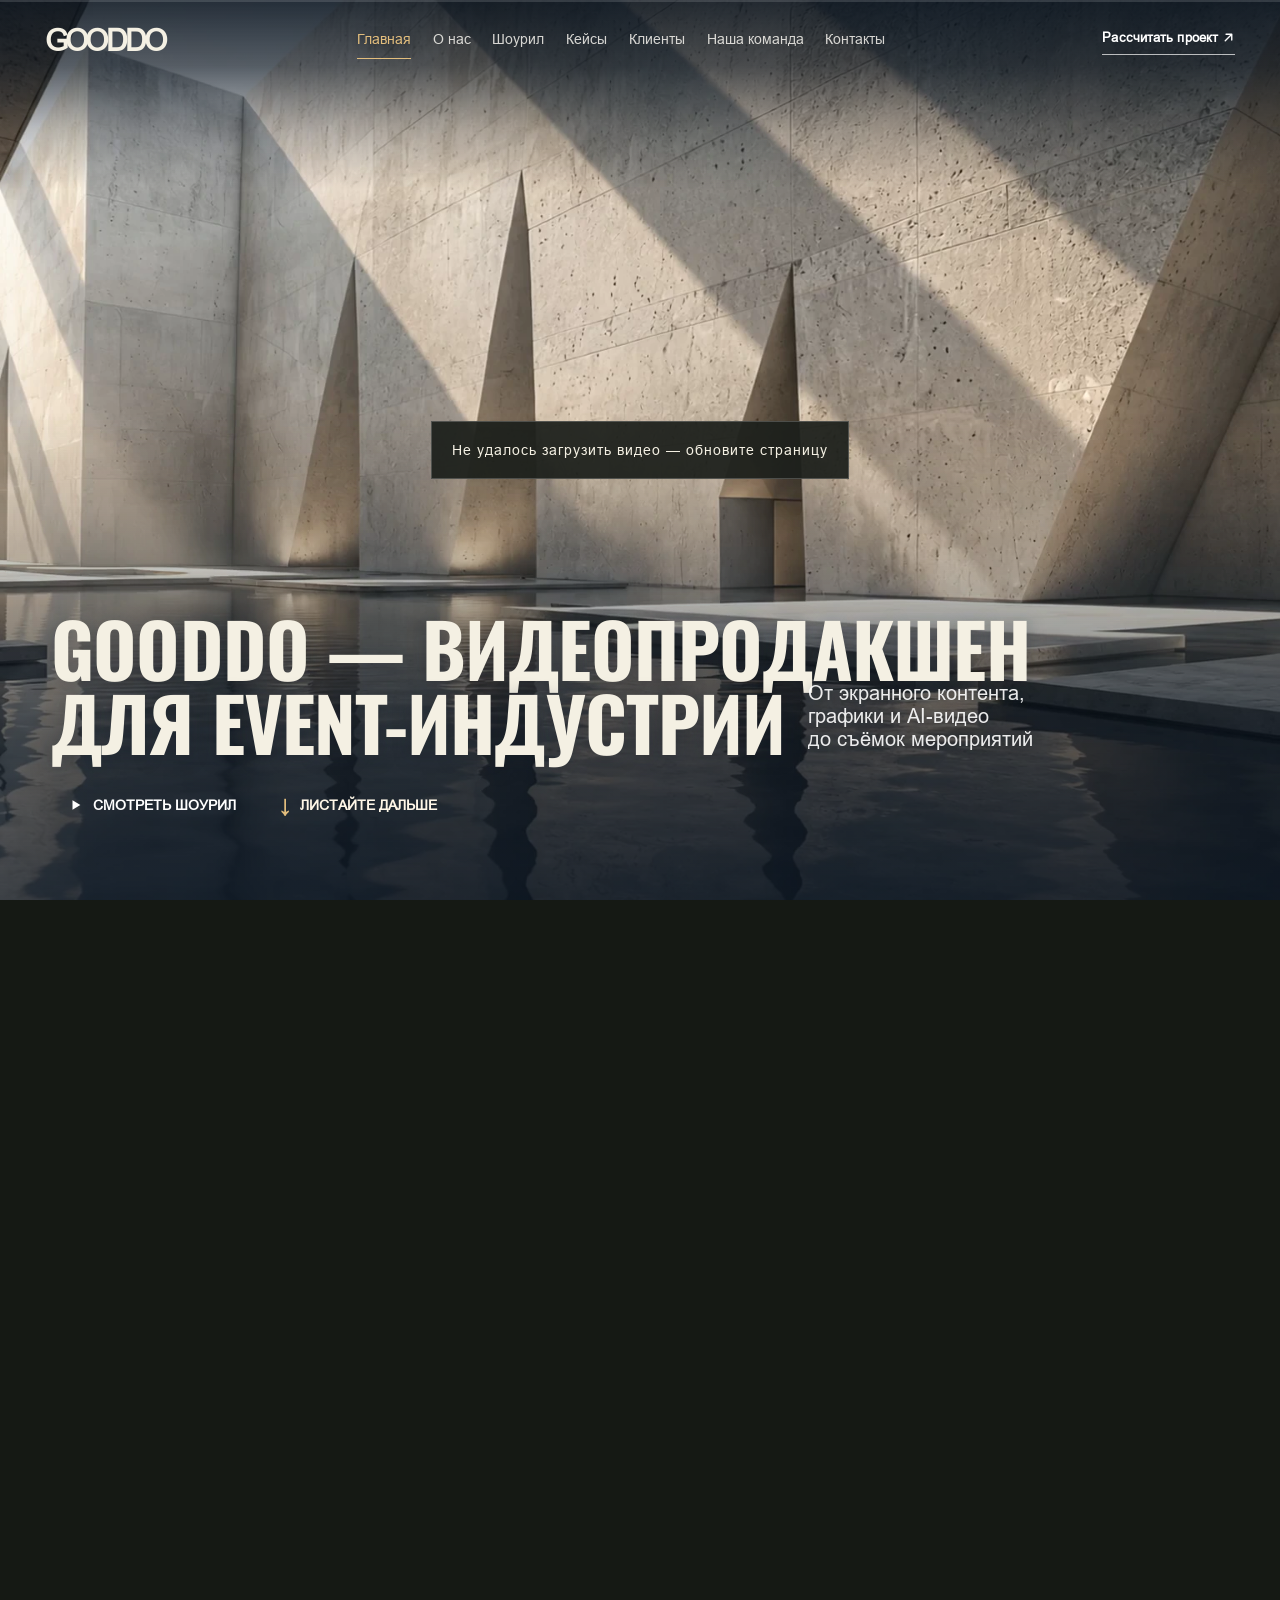
==== commit 27931980: "Publish GoodDo v47 icons and case cards" ====
--- a/index.html
+++ b/index.html
@@ -1,7 +1,11 @@
-<!doctype html><html lang="ru"><head><meta charset="utf-8"><meta name="viewport" content="width=device-width, initial-scale=1"><title>GoodDo — видеопродакшен для event-индустрии</title><link rel="stylesheet" href="site.css?v=42"><link rel="stylesheet" href="final-contact.css?v=30"><link rel="stylesheet" href="gallery-review.css?v=46"><link rel="stylesheet" href="case-review.css?v=43-native"><link rel="stylesheet" href="team-review.css?v=37"><link rel="stylesheet" href="showreel-review.css?v=37"><link rel="stylesheet" href="reviews-compact.css?v=38-short"><link rel="stylesheet" href="mobile-viewport.css?v=41-height"><link rel="stylesheet" href="cases-touch.css?v=41"><link rel="icon" type="image/png" href="assets/favicon-gd.png">
+<!doctype html><html lang="ru"><head><meta charset="utf-8"><meta name="viewport" content="width=device-width, initial-scale=1"><title>GoodDo — видеопродакшен для event-индустрии</title><link rel="stylesheet" href="site.css?v=47"><link rel="stylesheet" href="final-contact.css?v=30"><link rel="stylesheet" href="gallery-review.css?v=46"><link rel="stylesheet" href="case-review.css?v=47"><link rel="stylesheet" href="team-review.css?v=37"><link rel="stylesheet" href="showreel-review.css?v=37"><link rel="stylesheet" href="reviews-compact.css?v=38-short"><link rel="stylesheet" href="mobile-viewport.css?v=41-height"><link rel="stylesheet" href="cases-touch.css?v=41"><link rel="icon" type="image/png" href="assets/favicon-gd.png">
 
 
 </head><body>
+<svg width="0" height="0" aria-hidden="true" focusable="false" style="position:absolute">
+  <symbol id="action-up-right" viewBox="0 0 16 16"><path d="M4 12 12 4M5 4h7v7" fill="none" stroke="currentColor" stroke-width="1.7" stroke-linecap="round" stroke-linejoin="round"/></symbol>
+  <symbol id="action-play" viewBox="0 0 16 16"><path d="M4 2.5v11l9-5.5z" fill="currentColor"/></symbol>
+</svg>
 
 <main id="journey" aria-label="Путешествие по галерее GoodDo">
 <div class="stage">
@@ -10,7 +14,7 @@
 
 <div class="hero-copy" id="hero-copy"><div class="hero-title-layout"><h1><span>GoodDo — видеопродакшен</span> <span>для event-индустрии</span></h1><p><span>От экранного контента,</span> <span>графики и AI-видео</span> <span>до съёмок мероприятий</span></p></div>
   <div class="hero-actions">
-    <button type="button" id="hero-showreel"><span aria-hidden="true">▶</span> Смотреть шоурил</button>
+    <button type="button" id="hero-showreel"><svg class="action-icon" aria-hidden="true" focusable="false"><use href="#action-play"/></svg> Смотреть шоурил</button>
     <button type="button" id="hero-scroll"><span aria-hidden="true">↓</span> Листайте дальше</button>
   </div>
 </div>
@@ -52,7 +56,7 @@
 </div></div></section>
 <section class="demo" id="demo" inert aria-hidden="true" aria-label="Контент для ивентов">
   <div class="portfolio-room" aria-hidden="true"><img class="walk-frame" src="assets/ai-hall-walk/01-entry.webp" alt="" decoding="async" hidden><img class="walk-frame" src="assets/ai-hall-walk/02-forward.webp" alt="" decoding="async" hidden><img class="walk-frame" src="assets/ai-hall-walk/03-artwork.webp" alt="" decoding="async" hidden><img class="walk-frame" src="assets/ai-hall-walk/04-exit.webp" alt="" decoding="async" hidden><img class="walk-frame" src="assets/events-hall-walk/01-entry.webp" alt="" decoding="async" hidden><img class="walk-frame" src="assets/events-hall-walk/02-forward.webp" alt="" decoding="async" hidden><img class="walk-frame" src="assets/events-hall-walk/03-artwork.webp" alt="" decoding="async" hidden><img class="walk-frame" src="assets/events-hall-walk/04-exit.webp" alt="" decoding="async" hidden><img class="walk-frame" src="assets/reportage-hall-walk/01-entry.webp" alt="" decoding="async" hidden><img class="walk-frame" src="assets/reportage-hall-walk/02-forward.webp" alt="" decoding="async" hidden><img class="walk-frame" src="assets/reportage-hall-walk/03-artwork.webp" alt="" decoding="async" hidden><img class="walk-frame" src="assets/reportage-hall-walk/04-exit.webp" alt="" decoding="async" hidden><img class="walk-frame" src="assets/hall-concepts/05-shows-broadcasts.webp" alt="" decoding="async" hidden></div>
-  <div class="demo-head"><div><p class="gallery-kicker">НИЖНИЙ УРОВЕНЬ / ЗАЛ 01</p><h3 id="deck-heading">Контент для ивентов</h3></div><div class="gallery-actions"><button class="return" data-walk=".64" id="walk-to-art">К работам ↗</button></div></div>
+  <div class="demo-head"><div><p class="gallery-kicker">НИЖНИЙ УРОВЕНЬ / ЗАЛ 01</p><h3 id="deck-heading">Контент для ивентов</h3></div><div class="gallery-actions"><button class="return" data-walk=".64" id="walk-to-art">К работам <svg class="action-icon" aria-hidden="true" focusable="false"><use href="#action-up-right"/></svg></button></div></div>
 
   <div class="deck" id="deck">
     <div class="project-cards" id="project-cards" role="group" aria-label="Карусель проектов"></div>
@@ -69,7 +73,7 @@
   <p class="demo-hint" id="hint">Листайте работы · Нажмите для просмотра · Прокрутите к следующему залу</p>
 </section>
 <div class="level-transition" id="level-transition" aria-hidden="true"><div class="concrete-slab" id="concrete-slab"></div></div>
-<section class="final-scene" id="final-scene" aria-label="Контакты GoodDo" inert aria-hidden="true"><div class="final-contact-viewport" data-route-scroll><div class="final-content"><h2>Сделаем ваш проект заметным</h2><p>От первой идеи до последнего кадра — найдём решение под вашу задачу</p><div class="final-actions"><a href="mailto:gooddoprod@gmail.com?subject=GoodDo%20%E2%80%94%20%D1%80%D0%B0%D1%81%D1%81%D1%87%D0%B8%D1%82%D0%B0%D1%82%D1%8C%20%D0%BF%D1%80%D0%BE%D0%B5%D0%BA%D1%82">Рассчитать проект ↗</a><a href="tel:+79254082554">Позвонить ↗</a></div><div class="final-contact"><a href="mailto:gooddoprod@gmail.com">gooddoprod@gmail.com</a><a href="https://t.me/ramil_arifullov" target="_blank" rel="noopener noreferrer">Telegram · Рамиль Арифуллов</a><span>Москва · работаем по всей России</span></div></div></div></section>
+<section class="final-scene" id="final-scene" aria-label="Контакты GoodDo" inert aria-hidden="true"><div class="final-contact-viewport" data-route-scroll><div class="final-content"><h2>Сделаем ваш проект заметным</h2><p>От первой идеи до последнего кадра — найдём решение под вашу задачу</p><div class="final-actions"><a href="mailto:gooddoprod@gmail.com?subject=GoodDo%20%E2%80%94%20%D1%80%D0%B0%D1%81%D1%81%D1%87%D0%B8%D1%82%D0%B0%D1%82%D1%8C%20%D0%BF%D1%80%D0%BE%D0%B5%D0%BA%D1%82">Рассчитать проект <svg class="action-icon" aria-hidden="true" focusable="false"><use href="#action-up-right"/></svg></a><a href="tel:+79254082554">Позвонить <svg class="action-icon" aria-hidden="true" focusable="false"><use href="#action-up-right"/></svg></a></div><div class="final-contact"><a href="mailto:gooddoprod@gmail.com">gooddoprod@gmail.com</a><a href="https://t.me/ramil_arifullov" target="_blank" rel="noopener noreferrer">Telegram · Рамиль Арифуллов</a><span>Москва · работаем по всей России</span></div></div></div></section>
 
 <div class="route-hud">
 <a class="route-brand" href="https://gooddo.ru/" target="_blank" rel="noopener noreferrer" aria-label="Основной сайт GoodDo">GOODDO</a>
@@ -88,13 +92,13 @@
   <button type="button" data-hall="2" aria-label="Постановочная съёмка"><span>Постановочная съёмка</span><span class="hall-short-label">Постановка</span></button>
   <button type="button" data-hall="3" aria-label="Репортажная съёмка ивентов"><span>Репортажная съёмка ивентов</span><span class="hall-short-label">Репортаж</span></button>
 </nav>
-<a class="route-contact" href="mailto:gooddoprod@gmail.com?subject=GoodDo%20%E2%80%94%20%D1%80%D0%B0%D1%81%D1%81%D1%87%D0%B8%D1%82%D0%B0%D1%82%D1%8C%20%D0%BF%D1%80%D0%BE%D0%B5%D0%BA%D1%82">Рассчитать проект ↗</a></div>
+<a class="route-contact" href="mailto:gooddoprod@gmail.com?subject=GoodDo%20%E2%80%94%20%D1%80%D0%B0%D1%81%D1%81%D1%87%D0%B8%D1%82%D0%B0%D1%82%D1%8C%20%D0%BF%D1%80%D0%BE%D0%B5%D0%BA%D1%82">Рассчитать проект <svg class="action-icon" aria-hidden="true" focusable="false"><use href="#action-up-right"/></svg></a></div>
 <div class="progress-track" aria-hidden="true"><div id="journey-progress"></div></div>
 </div></main>
 <dialog id="project" aria-labelledby="project-title">
   <button class="modal-close" id="close" aria-label="Закрыть проект">×</button>
   <div class="project-layout">
-    <div class="project-media" id="project-media"><div class="gd-player project-player" id="case-player" tabindex="-1"><div class="gd-screen"><video class="gd-video" id="project-video" controls playsinline preload="metadata" aria-label="Видео кейса"></video></div><div class="sr" id="case-player-status" aria-live="polite"></div></div><img id="project-poster" hidden alt=""><a class="project-watch" id="project-watch" href="#" target="_blank" rel="noopener noreferrer" hidden>Смотреть видео на Яндекс Диске ↗</a></div>
+    <div class="project-media" id="project-media"><div class="gd-player project-player" id="case-player" tabindex="-1"><div class="gd-screen"><video class="gd-video" id="project-video" controls playsinline preload="metadata" aria-label="Видео кейса"></video></div><div class="sr" id="case-player-status" aria-live="polite"></div></div><img id="project-poster" hidden alt=""><a class="project-watch" id="project-watch" href="#" target="_blank" rel="noopener noreferrer" hidden>Смотреть видео на Яндекс Диске <svg class="action-icon" aria-hidden="true" focusable="false"><use href="#action-up-right"/></svg></a></div>
     <div class="project-copy">
       <div class="project-details">
         <div class="eyebrow" id="project-index"></div>
@@ -103,11 +107,11 @@
         <div id="project-story"></div>
       </div>
       <span class="project-tag"></span>
-      <button class="project-source" id="project-source" type="button">Рассчитать проект ↗</button>
+      <button class="project-source" id="project-source" type="button">Рассчитать проект <svg class="action-icon" aria-hidden="true" focusable="false"><use href="#action-up-right"/></svg></button>
     </div>
   </div>
   <div class="project-nav"><button id="prev">← Предыдущий</button><span id="project-count">01 / 03</span><button id="next">Следующий →</button></div>
 </dialog>
 
 <div class="status" id="status" aria-live="polite"></div><footer>GoodDo</footer>
-<script src="web-media.js"></script><script src="hall-data-full.js?v=28-ordered"></script><script src="case-data-full.js?v=20261119"></script><script src="case-media-update.js?v=43"></script><script src="showreel-player.js?v=43-ratio"></script><script src="portfolio-ui.js?v=43-ratio"></script><script src="hall-walk.js?v=28-ordered"></script><script src="scroll-video-timeline.js?v=31-dive"></script><script src="team-config.js?v=34"></script><script src="team-layer.js?v=35"></script><script src="menu-flight-data.js?v=40"></script><script src="scroll-player.js?v=41-mobile"></script><script src="client-content.js?v=38-short"></script><script src="project-forms.js?v=36"></script><script src="v24-navigation.js?v=37"></script></body></html>
+<script src="web-media.js"></script><script src="hall-data-full.js?v=28-ordered"></script><script src="case-data-full.js?v=20261119"></script><script src="case-media-update.js?v=43"></script><script src="showreel-player.js?v=43-ratio"></script><script src="portfolio-ui.js?v=43-ratio"></script><script src="hall-walk.js?v=28-ordered"></script><script src="scroll-video-timeline.js?v=31-dive"></script><script src="team-config.js?v=34"></script><script src="team-layer.js?v=35"></script><script src="menu-flight-data.js?v=40"></script><script src="scroll-player.js?v=41-mobile"></script><script src="client-content.js?v=38-short"></script><script src="project-forms.js?v=47"></script><script src="v24-navigation.js?v=37"></script></body></html>
--- a/site.css
+++ b/site.css
@@ -1134,12 +1134,26 @@
   cursor: pointer;
 }
 
-#hero-copy #hero-showreel {
-  background: var(--gd-gold);
-  color: var(--gd-ink);
-}
-
+.action-icon {
+  display: inline-block;
+  width: 1em;
+  height: 1em;
+  vertical-align: -.14em;
+  flex: none;
+}
+
+#hero-copy #hero-showreel,
 #hero-copy #hero-showreel:hover,
+#hero-copy #hero-showreel:focus-visible {
+  background: none;
+  color: #fff;
+}
+
+#hero-copy #hero-showreel:hover {
+  text-decoration: underline;
+  text-underline-offset: .25em;
+}
+
 #project #project-source:hover {
   background: #f3d5a0;
 }
@@ -1820,14 +1834,12 @@
   z-index: -1;
   border: 1px solid #f4f1e7ac;
   border-radius: 50%;
-  background: #f5f4ea0a;
   pointer-events: none;
 }
 
 #demo .carousel-navigation .carousel-control:hover::before,
 #clients-scene .review-navigation button:hover::before {
   border-color: var(--gd-gold);
-  background: #f5f2e936;
 }
 
 .review-dialog-close {
--- a/case-review.css
+++ b/case-review.css
@@ -84,16 +84,36 @@
 
 }
 
+#demo #deck .art {
+  background: none;
+  backdrop-filter: blur(24px) brightness(.65) saturate(.8);
+  -webkit-backdrop-filter: blur(24px) brightness(.65) saturate(.8);
+}
+
 #demo .art .card-caption {
-  background: linear-gradient(125deg, rgb(233 240 241 / 34%), rgb(218 230 234 / 28%));
+  background: linear-gradient(125deg, rgb(12 20 30 / 28%), rgb(20 29 39 / 22%));
+  backdrop-filter: none;
+  -webkit-backdrop-filter: none;
   color: #fff9ee;
-  text-shadow: 0 1px 4px #07121c;
-  box-shadow: inset 0 1px #ffffff59;
+  text-shadow: none;
+  box-shadow: inset 0 1px #ffffff29;
 }
 
 #demo .art .card-caption :is(.card-index, .card-arrow) {
   color: inherit;
-  text-shadow: inherit;
+}
+
+#demo .art .card-caption .card-arrow {
+  border-color: #fff7;
+}
+
+/* Keep adjacent labels out of the area covered by the transparent center card. */
+#demo #deck .art[data-offset="-1"] .card-caption {
+  padding-inline-end: 27%;
+}
+
+#demo #deck .art[data-offset="1"] .card-caption {
+  padding-inline-start: 27%;
 }
 
 /* Keep the case, playback controls and navigation within the visible window. */
